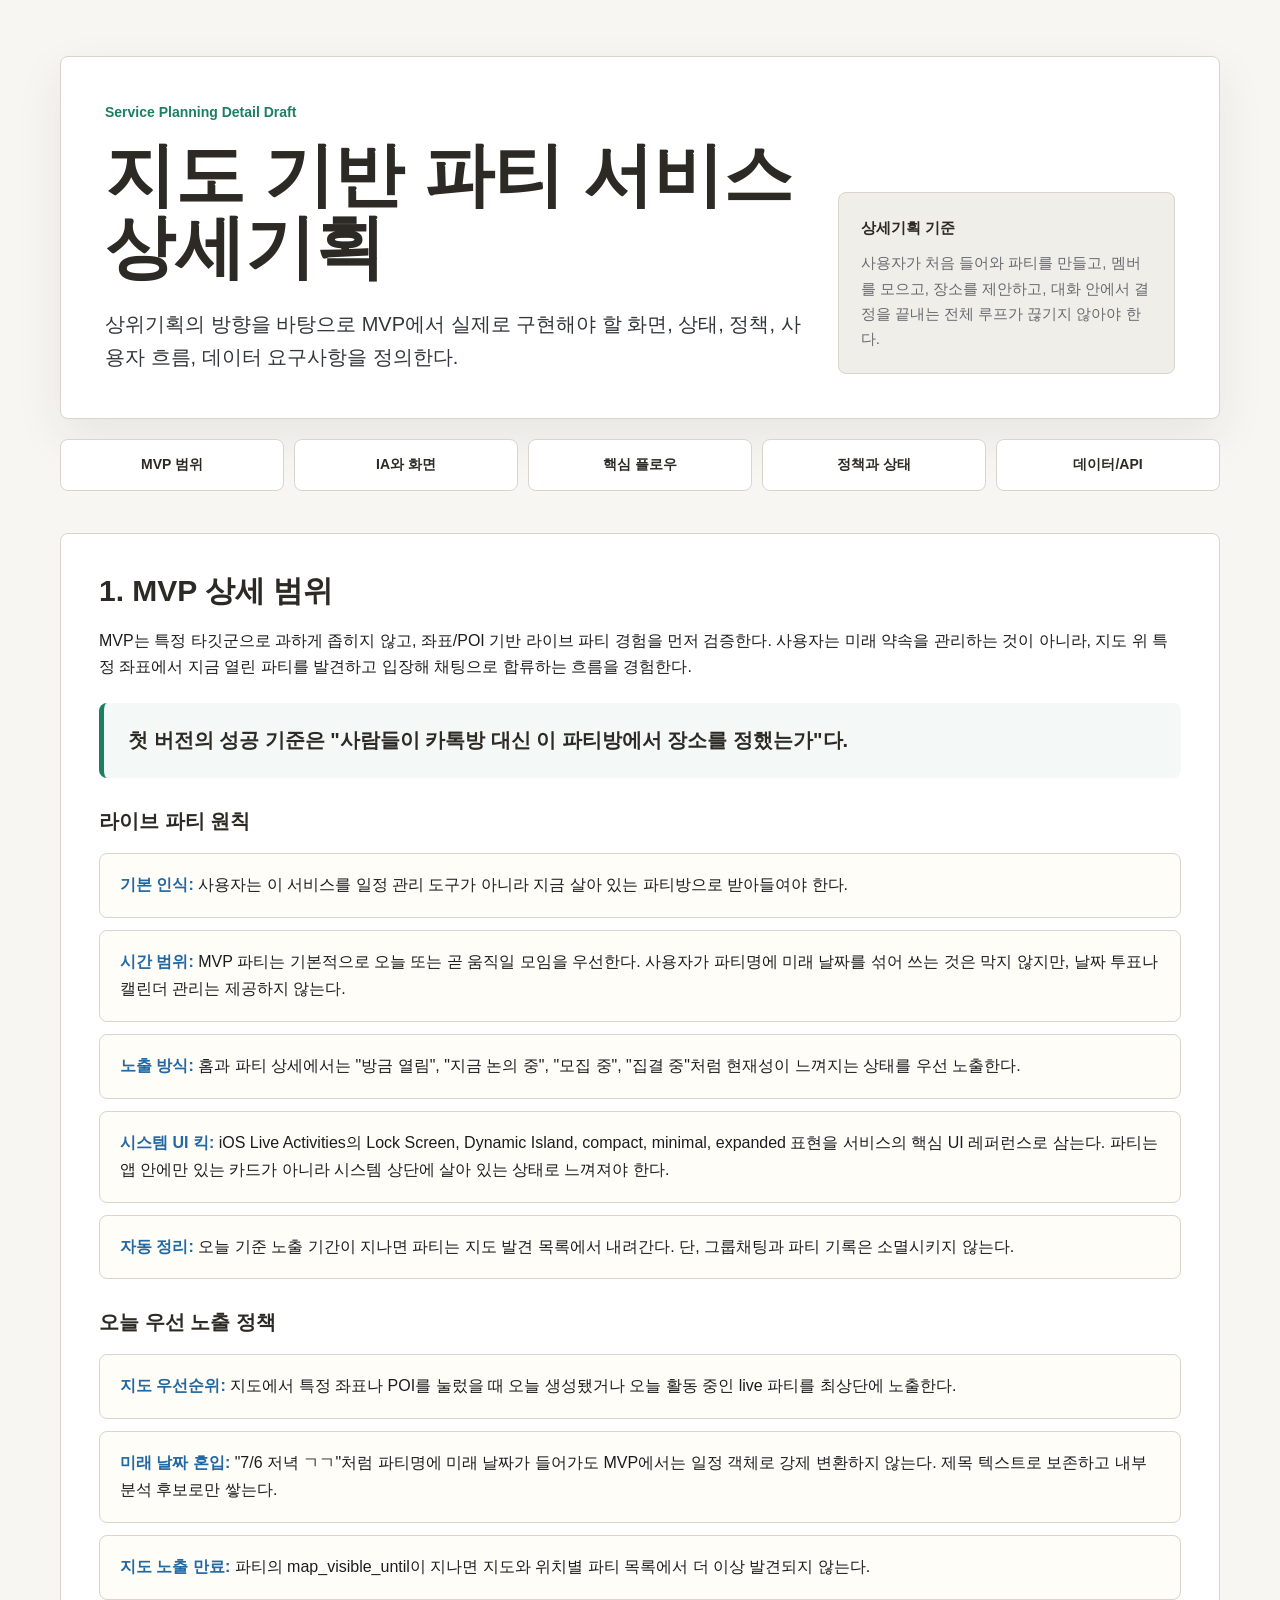
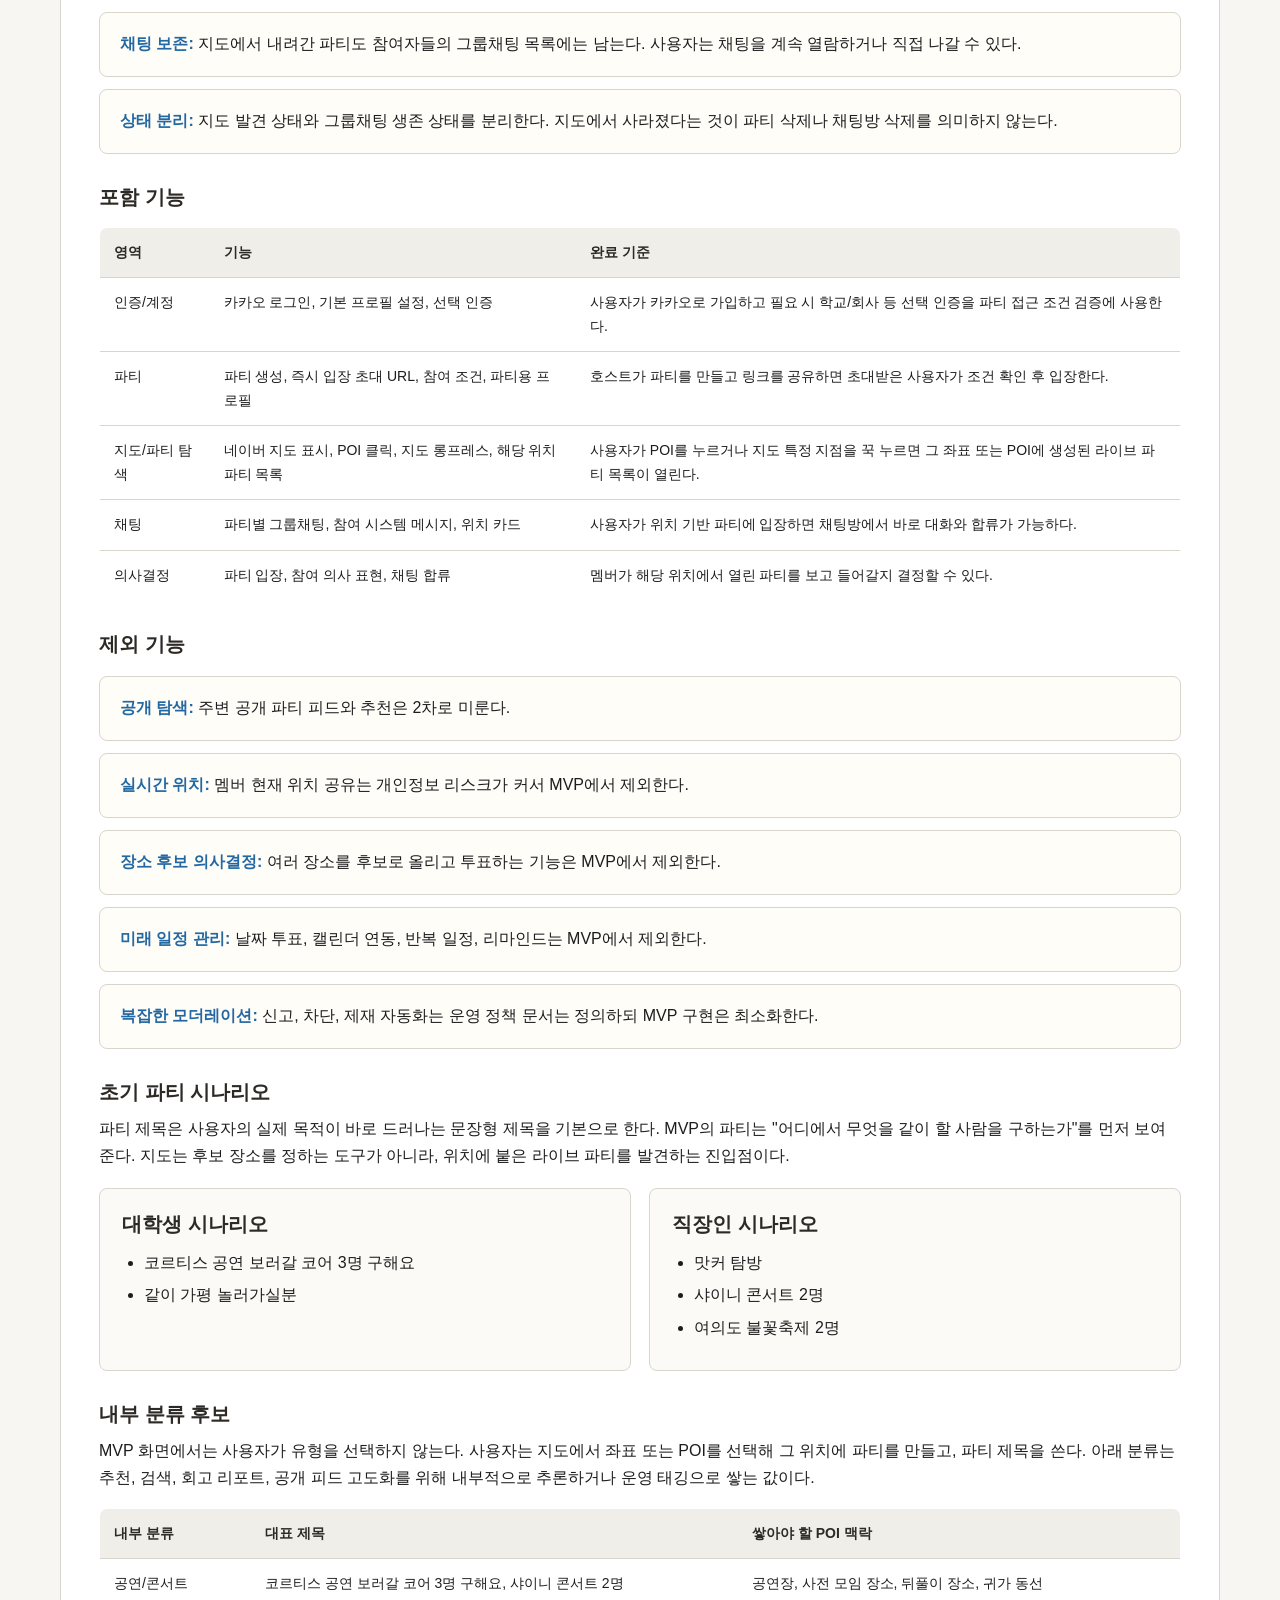
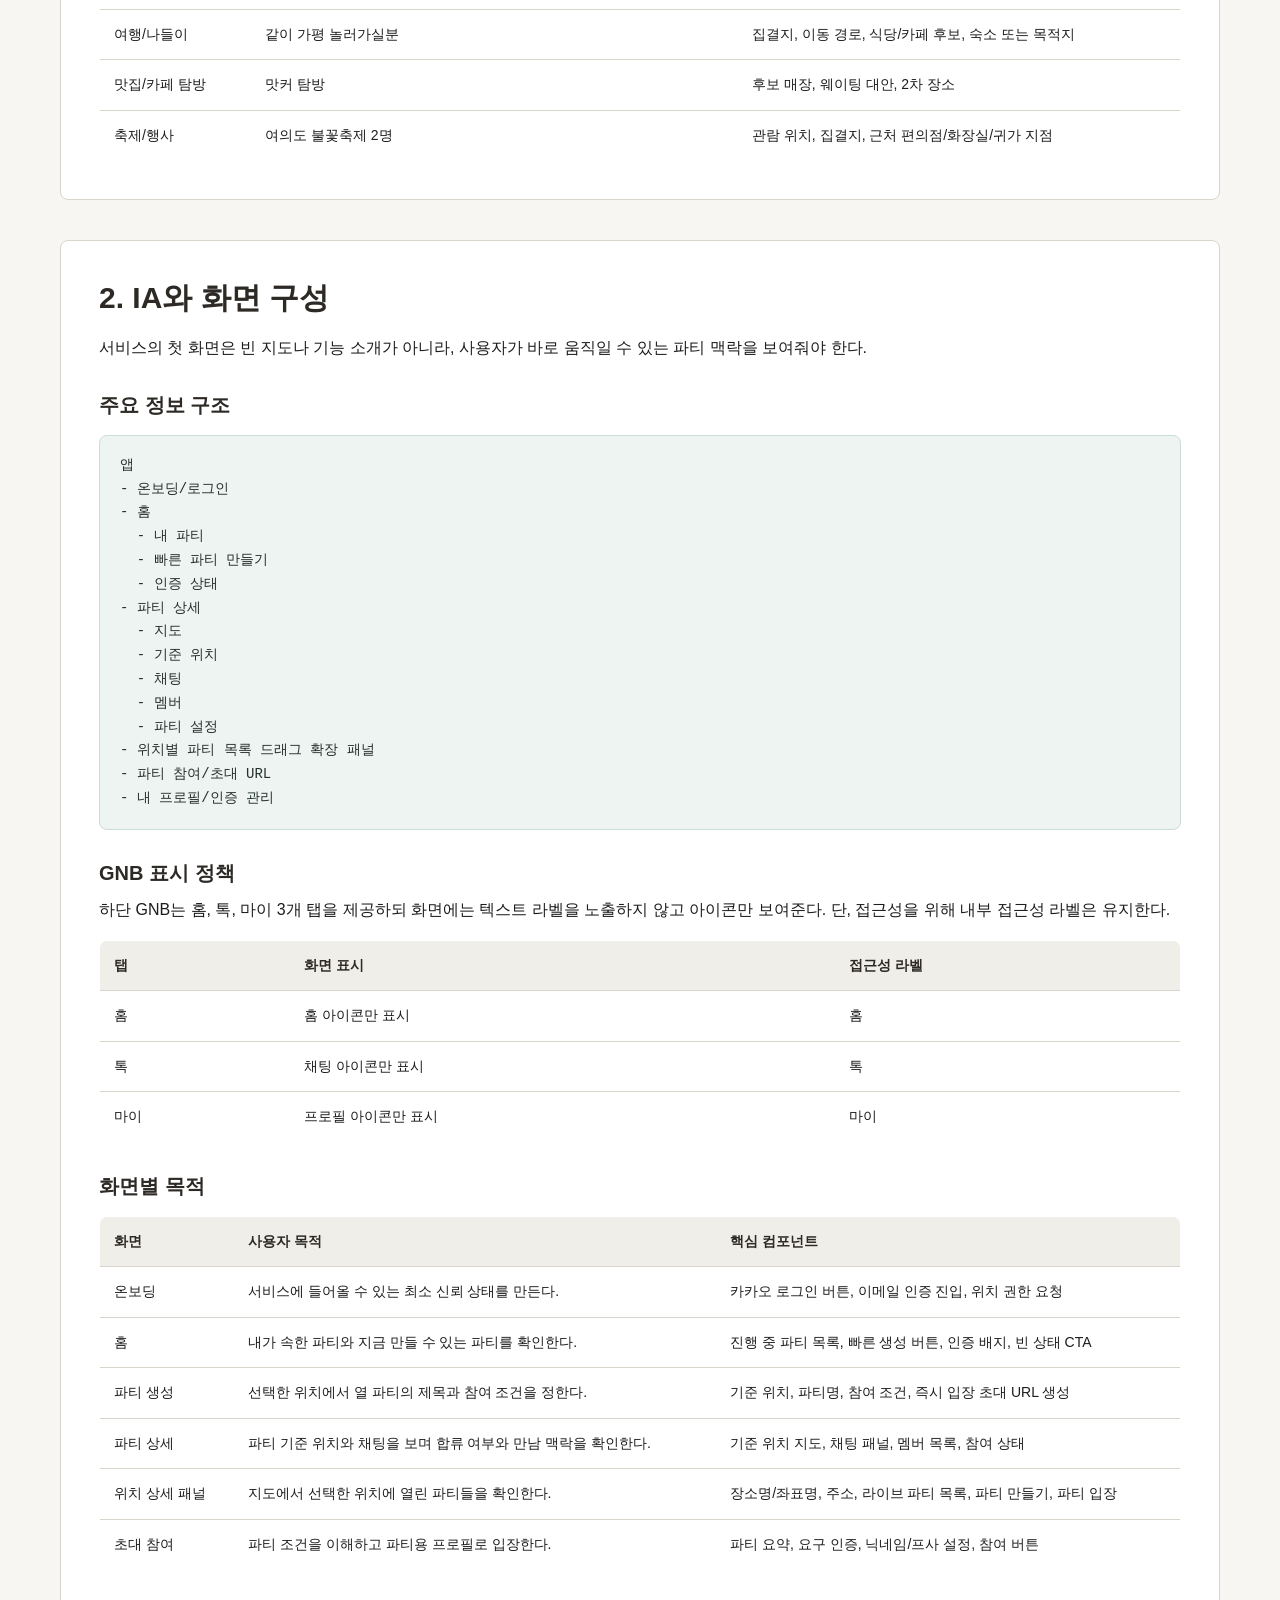
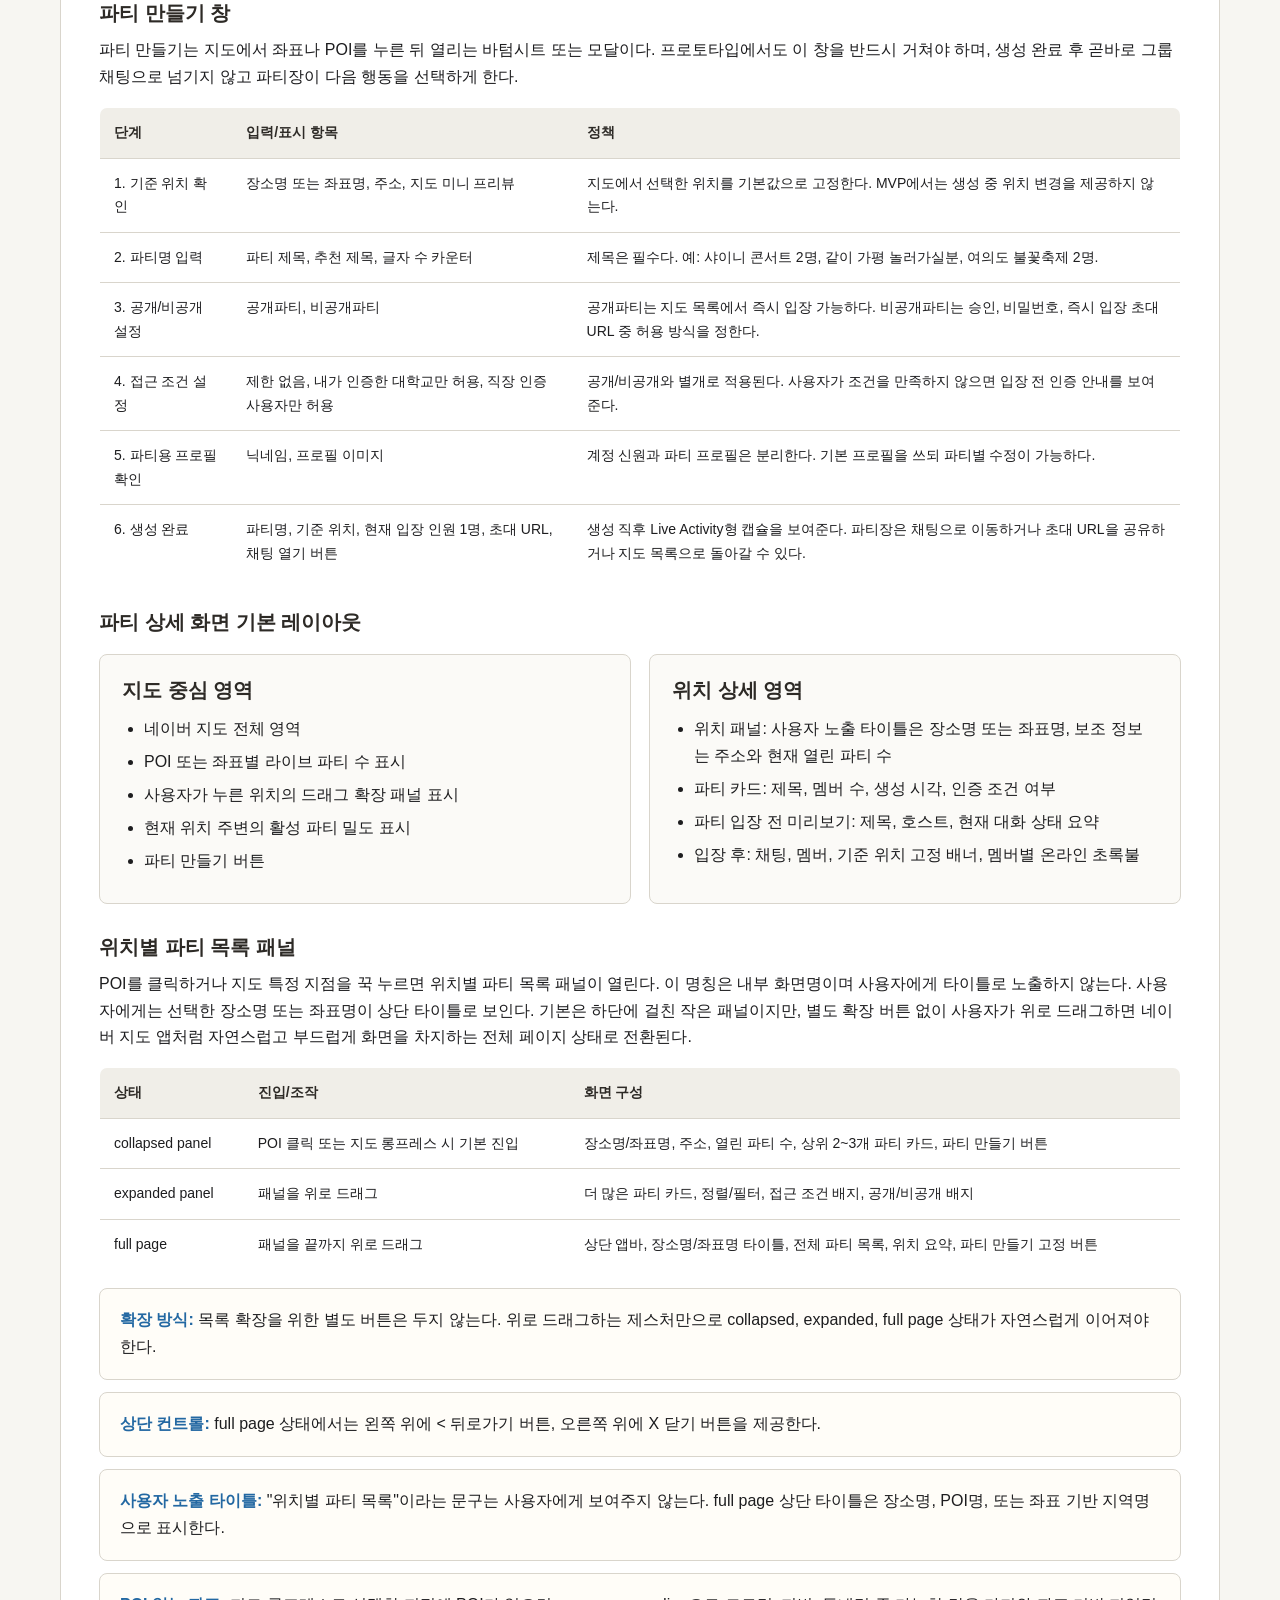
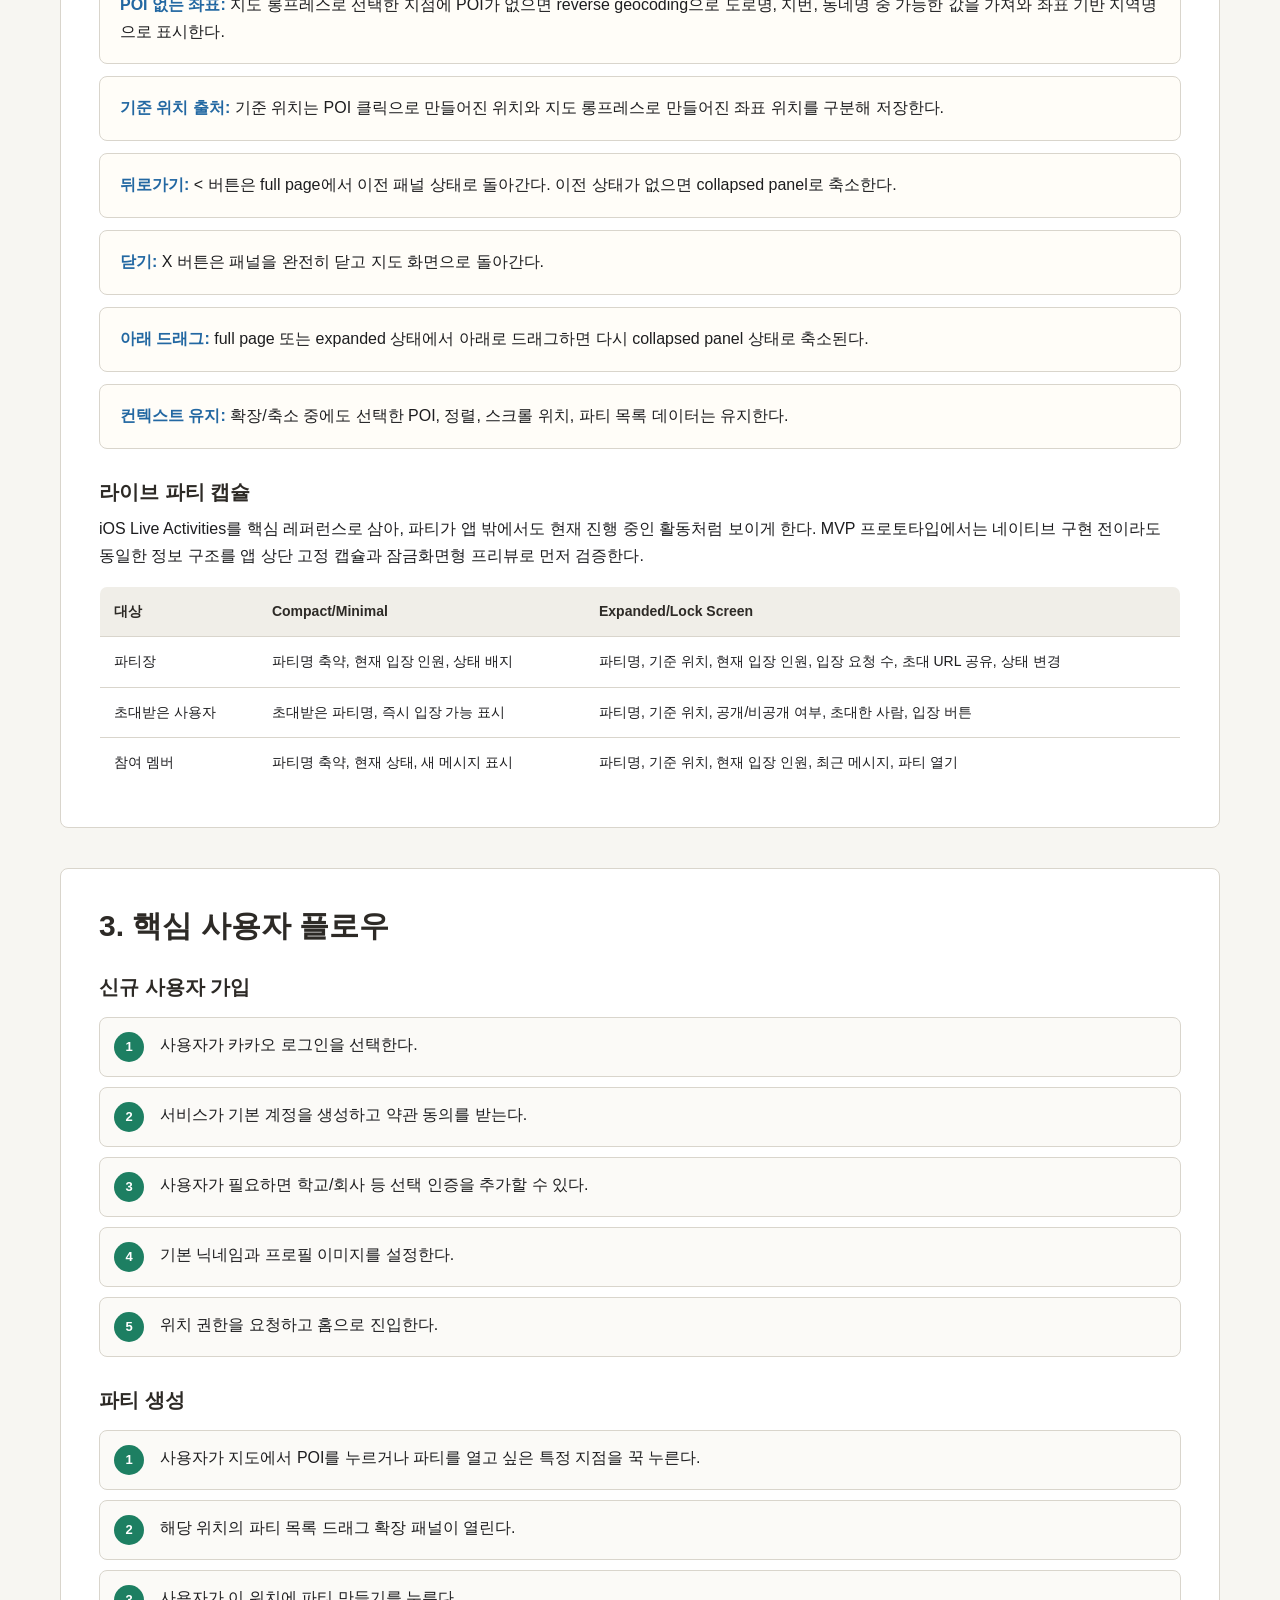
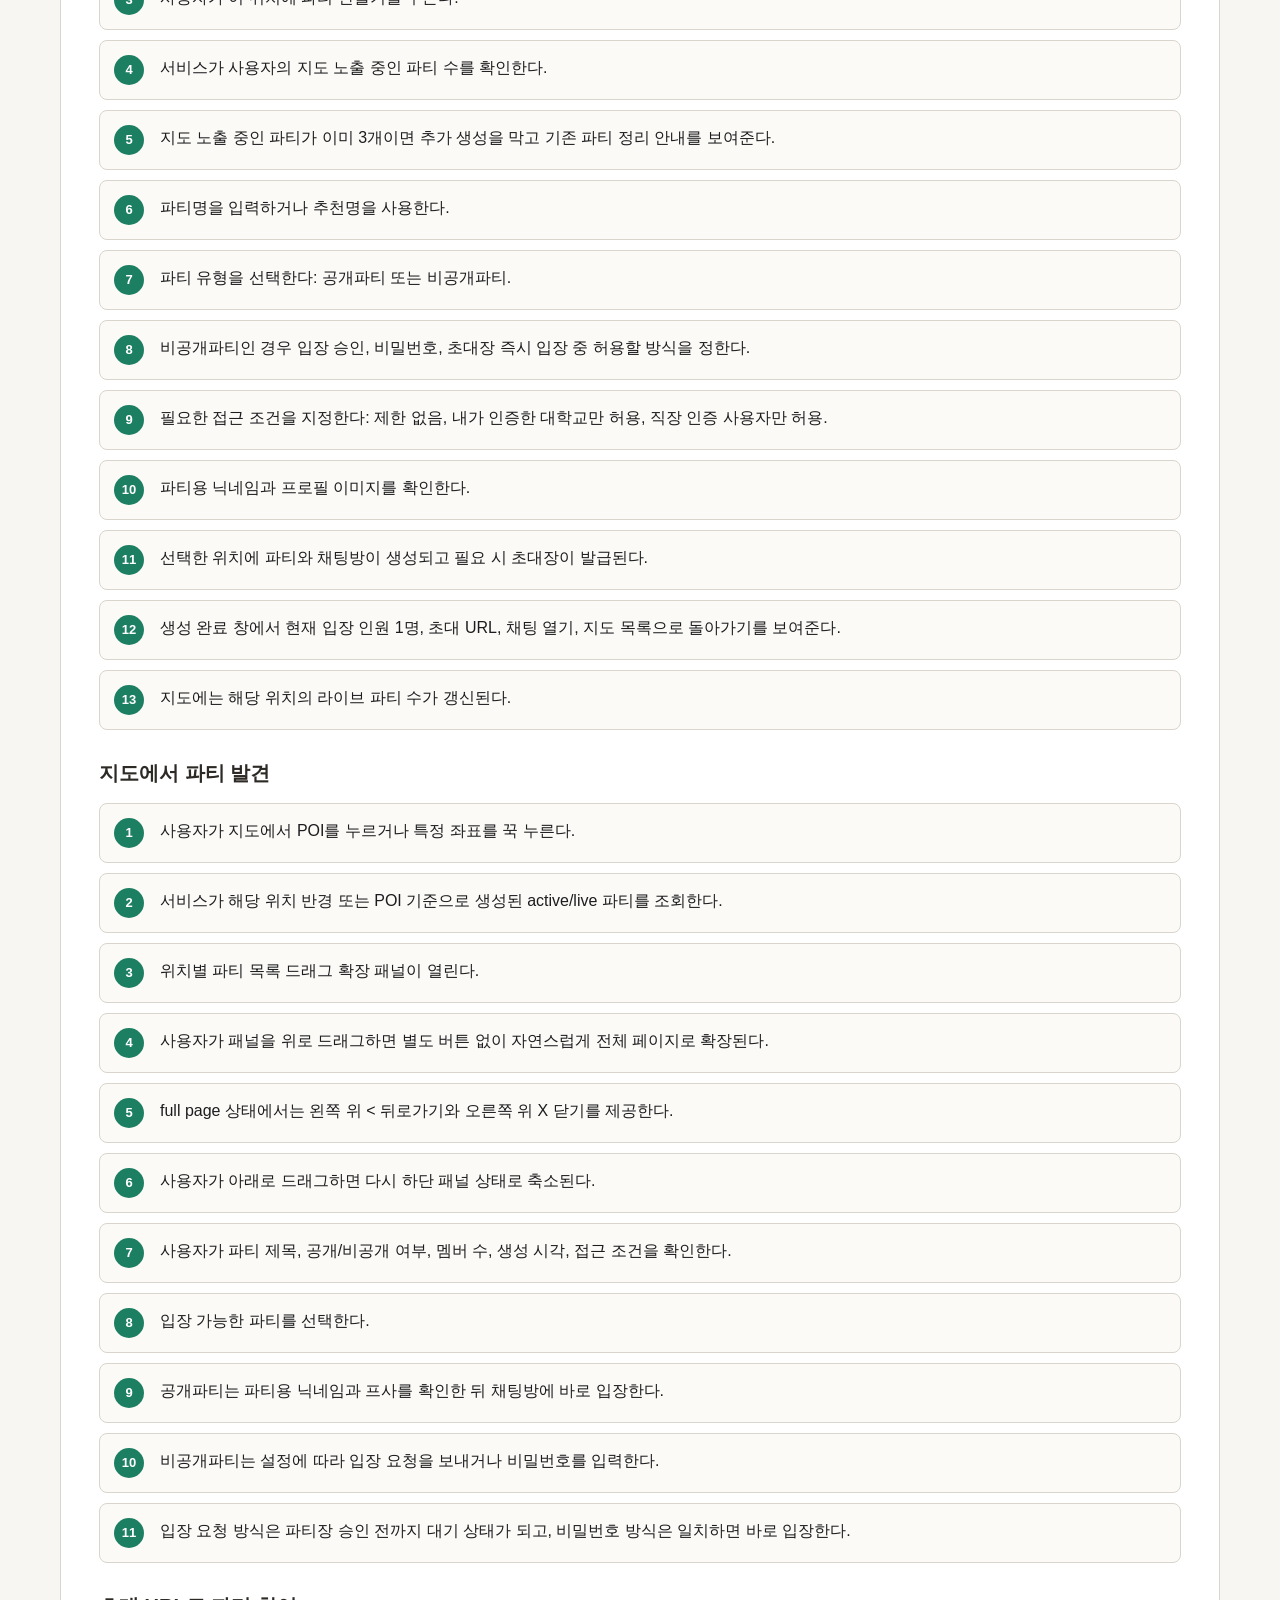
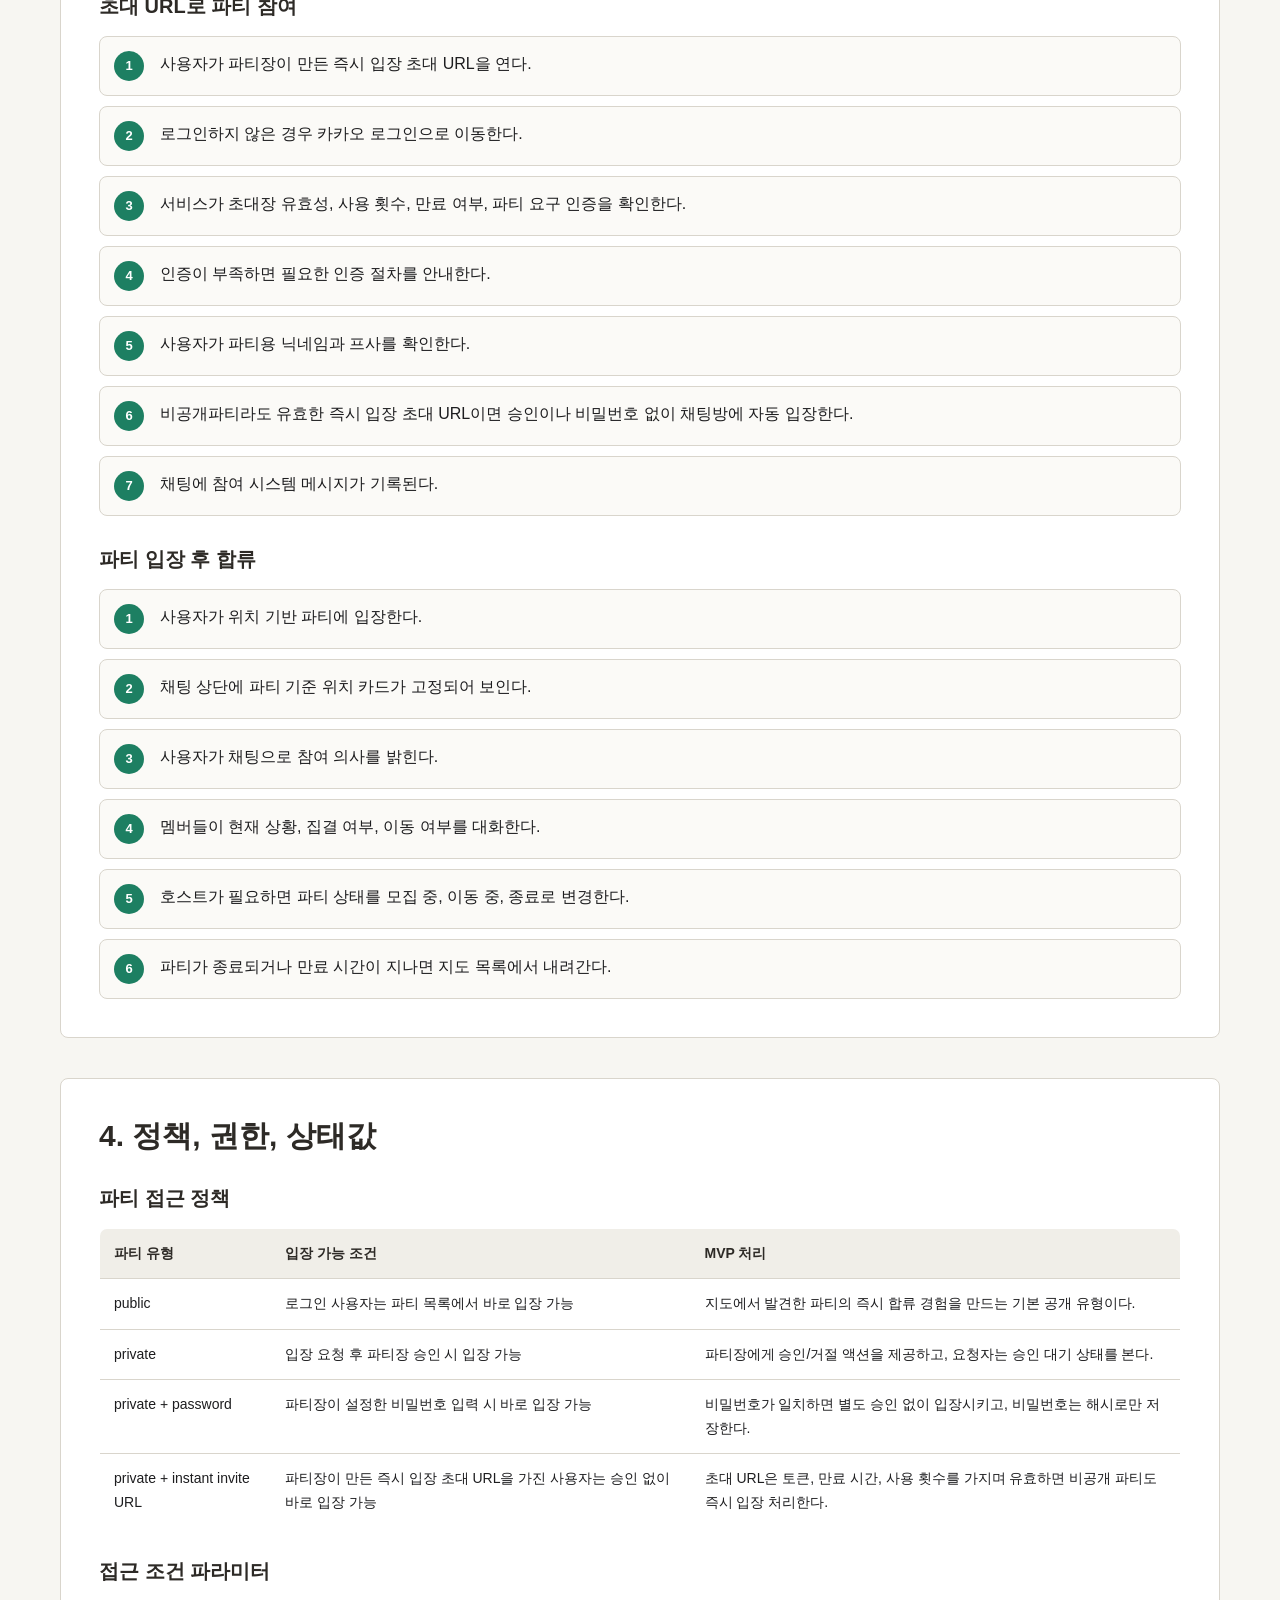
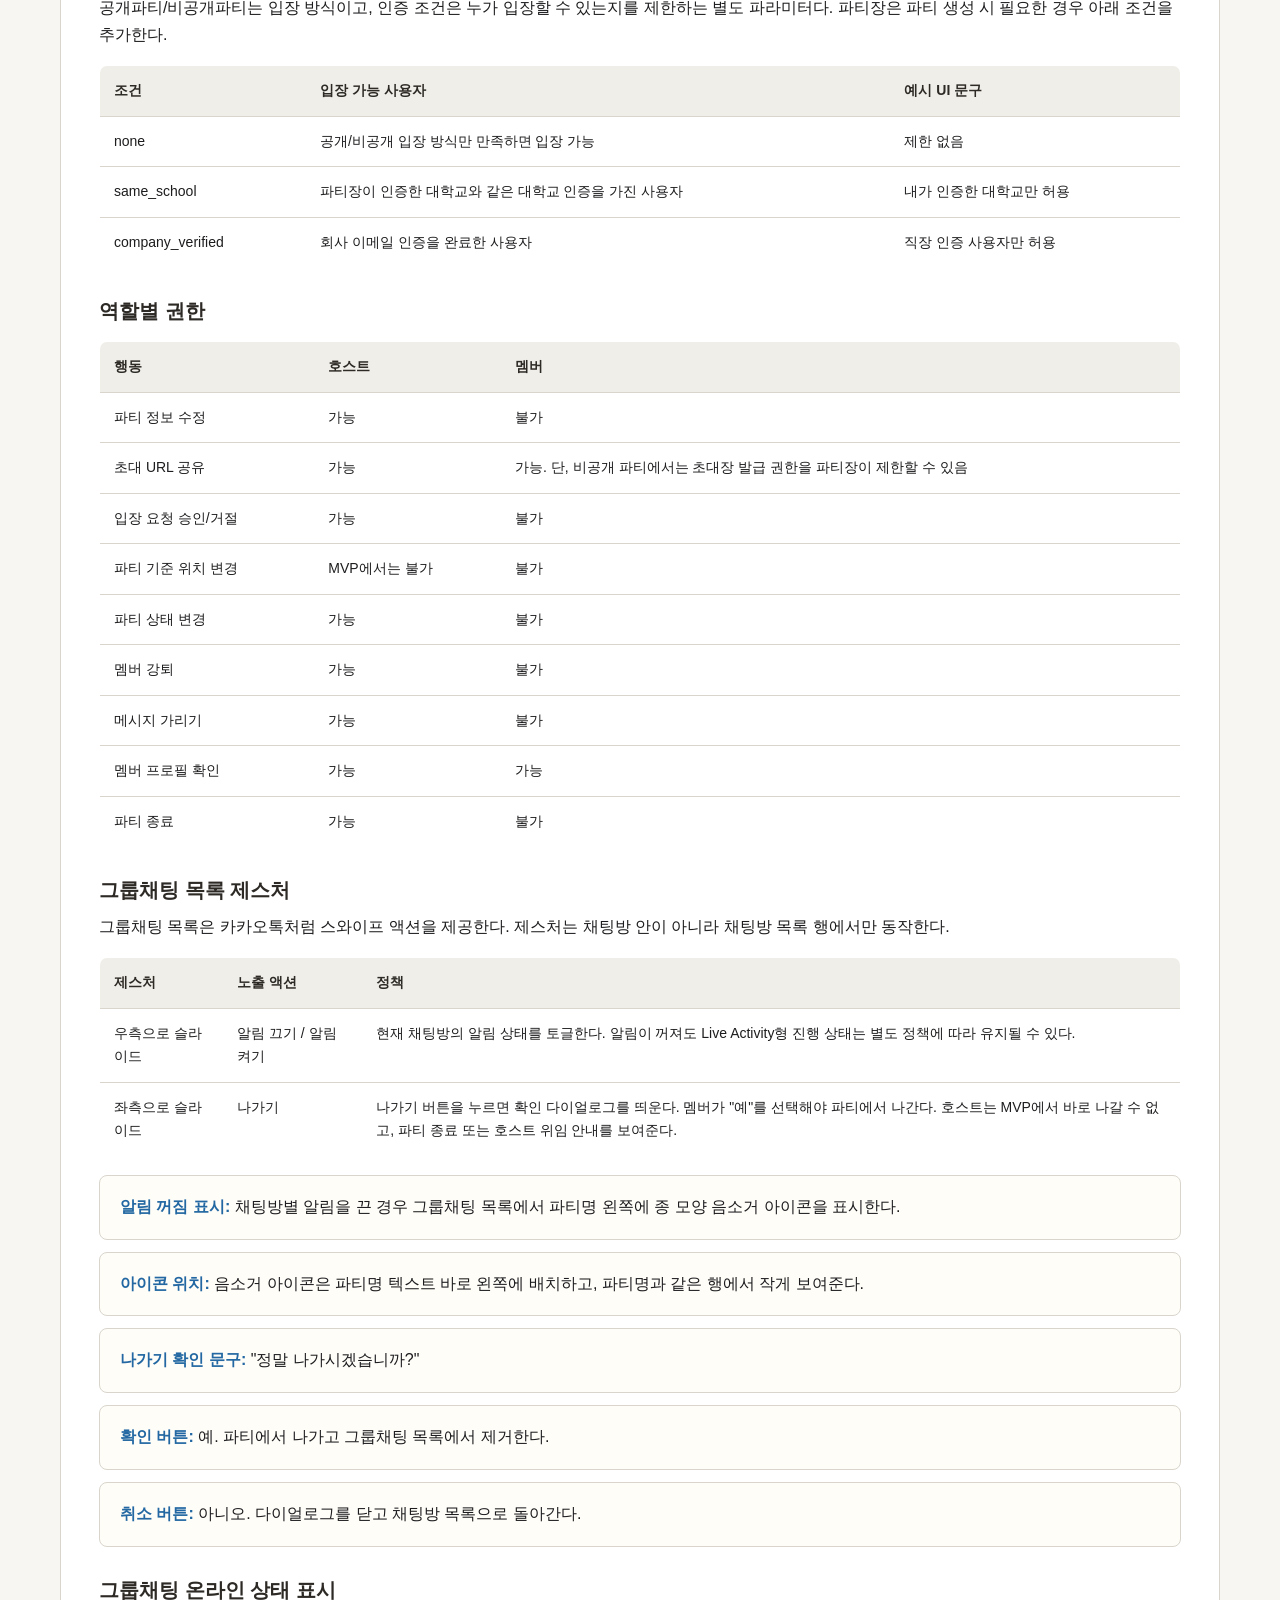
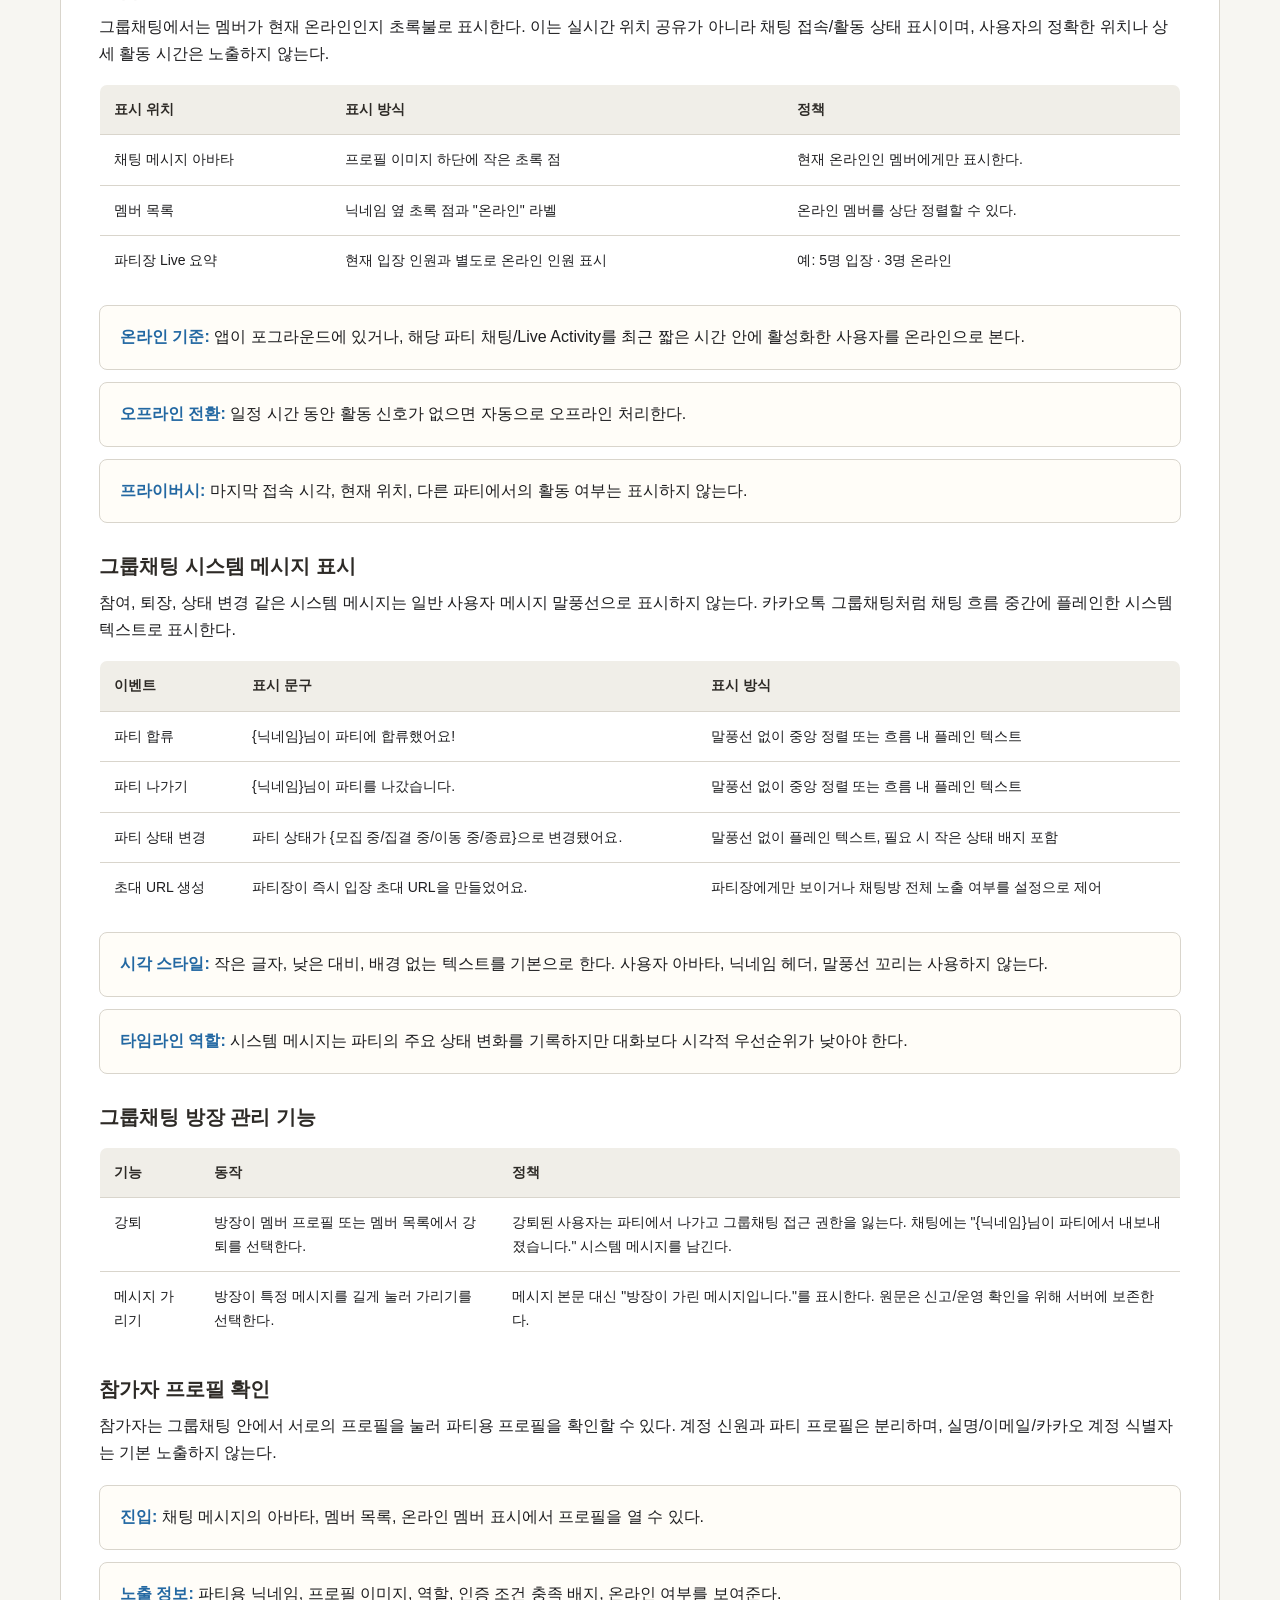
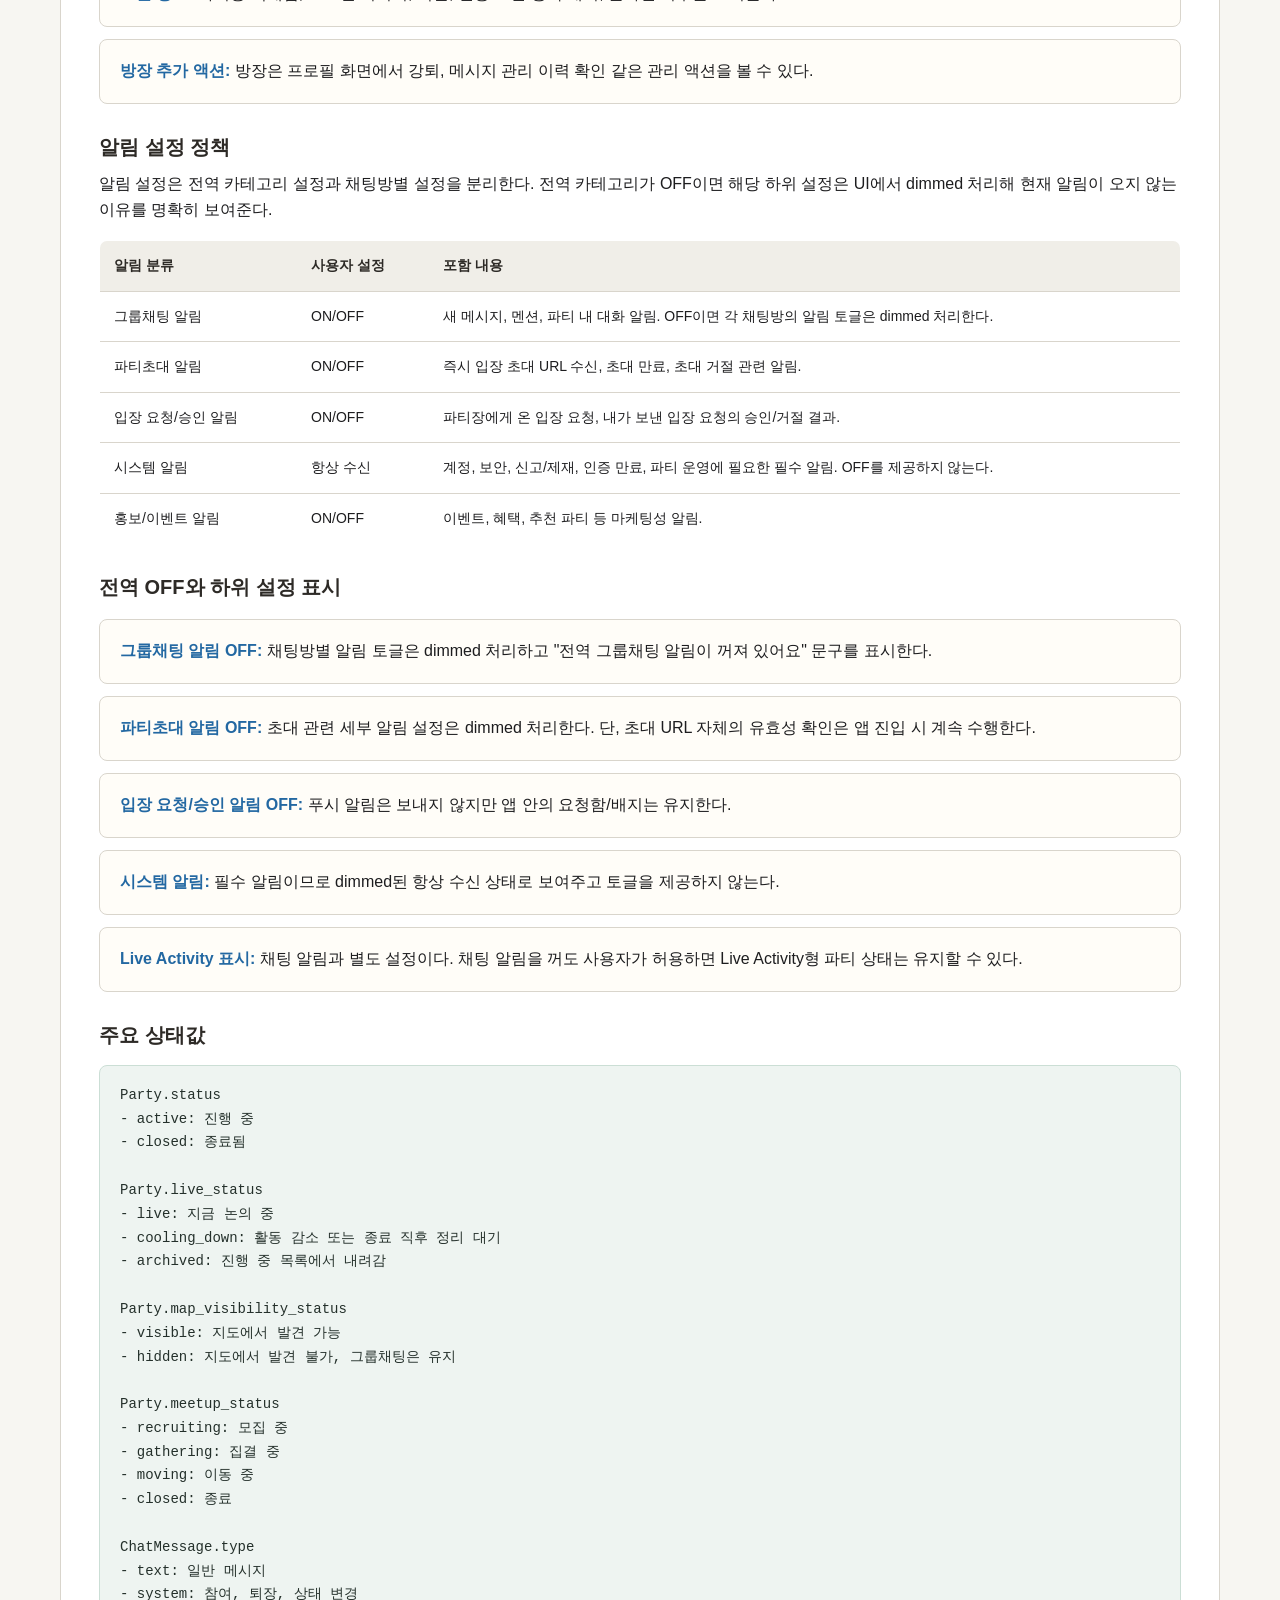
==== 상세기획.html @ 57e48c8f "Reflect updated party location flow" ====
<!doctype html>
<html lang="ko">
<head>
  <meta charset="utf-8">
  <meta name="viewport" content="width=device-width, initial-scale=1">
  <title>지도 기반 파티 서비스 상세기획</title>
  <style>
    :root {
      --bg: #f7f6f2;
      --surface: #ffffff;
      --surface-soft: #f0eee8;
      --text: #1d1d1f;
      --muted: #686b70;
      --line: #d9d5cc;
      --green: #1d7f62;
      --blue: #2368a2;
      --red: #a84736;
      --ink: #2d2a26;
      --shadow: 0 18px 48px rgba(45, 42, 38, 0.08);
    }

    * {
      box-sizing: border-box;
    }

    body {
      margin: 0;
      background: var(--bg);
      color: var(--text);
      font-family: -apple-system, BlinkMacSystemFont, "Segoe UI", "Apple SD Gothic Neo",
        "Noto Sans KR", "Malgun Gothic", sans-serif;
      line-height: 1.68;
      letter-spacing: 0;
    }

    .page {
      width: min(1160px, calc(100% - 40px));
      margin: 0 auto;
      padding: 56px 0 80px;
    }

    header {
      display: grid;
      grid-template-columns: minmax(0, 1.35fr) minmax(280px, 0.65fr);
      gap: 32px;
      align-items: end;
      padding: 44px;
      background: var(--surface);
      border: 1px solid var(--line);
      border-radius: 8px;
      box-shadow: var(--shadow);
    }

    .eyebrow {
      margin: 0 0 14px;
      color: var(--green);
      font-size: 14px;
      font-weight: 800;
    }

    h1 {
      margin: 0;
      color: var(--ink);
      font-size: clamp(34px, 6vw, 70px);
      line-height: 1.04;
      letter-spacing: 0;
    }

    .lead {
      margin: 24px 0 0;
      color: #33363a;
      font-size: 20px;
      line-height: 1.65;
      max-width: 780px;
    }

    .hero-note {
      padding: 22px;
      background: var(--surface-soft);
      border: 1px solid var(--line);
      border-radius: 8px;
    }

    .hero-note strong {
      display: block;
      margin-bottom: 10px;
      color: var(--ink);
      font-size: 15px;
    }

    .hero-note p {
      margin: 0;
      color: var(--muted);
      font-size: 15px;
    }

    nav {
      display: grid;
      grid-template-columns: repeat(5, minmax(0, 1fr));
      gap: 10px;
      margin: 20px 0 42px;
    }

    nav a {
      min-height: 52px;
      display: flex;
      align-items: center;
      justify-content: center;
      padding: 10px 12px;
      color: var(--ink);
      text-decoration: none;
      background: var(--surface);
      border: 1px solid var(--line);
      border-radius: 8px;
      font-size: 14px;
      font-weight: 750;
      text-align: center;
    }

    section {
      margin-top: 40px;
      padding: 38px;
      background: var(--surface);
      border: 1px solid var(--line);
      border-radius: 8px;
    }

    h2 {
      margin: 0 0 18px;
      color: var(--ink);
      font-size: 30px;
      line-height: 1.25;
      letter-spacing: 0;
    }

    h3 {
      margin: 30px 0 10px;
      color: var(--ink);
      font-size: 20px;
      line-height: 1.35;
      letter-spacing: 0;
    }

    p {
      margin: 0 0 14px;
    }

    ul,
    ol {
      margin: 12px 0 0;
      padding-left: 22px;
    }

    li {
      margin: 6px 0;
    }

    table {
      width: 100%;
      margin-top: 16px;
      border-collapse: collapse;
      overflow: hidden;
      border: 1px solid var(--line);
      border-radius: 8px;
      font-size: 14px;
    }

    th,
    td {
      padding: 13px 14px;
      border-bottom: 1px solid var(--line);
      text-align: left;
      vertical-align: top;
    }

    th {
      color: var(--ink);
      background: var(--surface-soft);
      font-weight: 800;
      white-space: nowrap;
    }

    tr:last-child td {
      border-bottom: 0;
    }

    .quote {
      margin: 22px 0 0;
      padding: 22px 24px;
      color: var(--ink);
      background: #f4f8f6;
      border-left: 5px solid var(--green);
      border-radius: 8px;
      font-size: 20px;
      font-weight: 760;
      line-height: 1.55;
    }

    .grid {
      display: grid;
      grid-template-columns: repeat(2, minmax(0, 1fr));
      gap: 18px;
      margin-top: 18px;
    }

    .grid.three {
      grid-template-columns: repeat(3, minmax(0, 1fr));
    }

    .card {
      padding: 22px;
      background: #fbfaf7;
      border: 1px solid var(--line);
      border-radius: 8px;
    }

    .card h3 {
      margin-top: 0;
    }

    .tag-row {
      display: flex;
      flex-wrap: wrap;
      gap: 8px;
      margin-top: 14px;
    }

    .tag {
      display: inline-flex;
      align-items: center;
      min-height: 30px;
      padding: 4px 10px;
      color: var(--ink);
      background: var(--surface-soft);
      border: 1px solid var(--line);
      border-radius: 999px;
      font-size: 13px;
      font-weight: 700;
      white-space: nowrap;
    }

    .model {
      margin-top: 16px;
      padding: 18px 20px;
      overflow-x: auto;
      color: #24302b;
      background: #eef4f1;
      border: 1px solid #cbded5;
      border-radius: 8px;
      font-family: ui-monospace, SFMono-Regular, Menlo, Consolas, "Liberation Mono", monospace;
      font-size: 14px;
      line-height: 1.7;
      white-space: pre;
    }

    .flow {
      counter-reset: flow;
      display: grid;
      gap: 10px;
      margin-top: 16px;
      padding: 0;
      list-style: none;
    }

    .flow li {
      counter-increment: flow;
      display: grid;
      grid-template-columns: 34px 1fr;
      gap: 12px;
      align-items: start;
      margin: 0;
      padding: 14px;
      background: #fbfaf7;
      border: 1px solid var(--line);
      border-radius: 8px;
    }

    .flow li::before {
      content: counter(flow);
      display: inline-flex;
      align-items: center;
      justify-content: center;
      width: 30px;
      height: 30px;
      color: #fff;
      background: var(--green);
      border-radius: 50%;
      font-size: 13px;
      font-weight: 800;
    }

    .principles {
      display: grid;
      gap: 12px;
      margin-top: 18px;
    }

    .principle {
      padding: 18px 20px;
      background: #fffdf8;
      border: 1px solid var(--line);
      border-radius: 8px;
    }

    .principle strong {
      color: var(--blue);
    }

    .warning {
      border-left: 5px solid var(--red);
      background: #fff7f4;
    }

    footer {
      margin-top: 34px;
      color: var(--muted);
      font-size: 13px;
      text-align: center;
    }

    @media (max-width: 900px) {
      .page {
        width: min(100% - 24px, 1160px);
        padding-top: 24px;
      }

      header,
      .grid,
      .grid.three {
        grid-template-columns: 1fr;
      }

      header,
      section {
        padding: 24px;
      }

      nav {
        grid-template-columns: repeat(2, minmax(0, 1fr));
      }

      h2 {
        font-size: 25px;
      }
    }
  </style>
</head>
<body>
  <main class="page">
    <header>
      <div>
        <p class="eyebrow">Service Planning Detail Draft</p>
        <h1>지도 기반 파티 서비스 상세기획</h1>
        <p class="lead">
          상위기획의 방향을 바탕으로 MVP에서 실제로 구현해야 할 화면, 상태, 정책,
          사용자 흐름, 데이터 요구사항을 정의한다.
        </p>
      </div>
      <aside class="hero-note">
        <strong>상세기획 기준</strong>
        <p>
          사용자가 처음 들어와 파티를 만들고, 멤버를 모으고, 장소를 제안하고,
          대화 안에서 결정을 끝내는 전체 루프가 끊기지 않아야 한다.
        </p>
      </aside>
    </header>

    <nav aria-label="문서 목차">
      <a href="#scope">MVP 범위</a>
      <a href="#ia">IA와 화면</a>
      <a href="#flows">핵심 플로우</a>
      <a href="#policy">정책과 상태</a>
      <a href="#data">데이터/API</a>
    </nav>

    <section id="scope">
      <h2>1. MVP 상세 범위</h2>
      <p>
        MVP는 특정 타깃군으로 과하게 좁히지 않고, 좌표/POI 기반 라이브 파티 경험을 먼저 검증한다.
        사용자는 미래 약속을 관리하는 것이 아니라, 지도 위 특정 좌표에서 지금 열린 파티를
        발견하고 입장해 채팅으로 합류하는 흐름을 경험한다.
      </p>

      <div class="quote">
        첫 버전의 성공 기준은 "사람들이 카톡방 대신 이 파티방에서 장소를 정했는가"다.
      </div>

      <h3>라이브 파티 원칙</h3>
      <div class="principles">
        <div class="principle"><strong>기본 인식:</strong> 사용자는 이 서비스를 일정 관리 도구가 아니라 지금 살아 있는 파티방으로 받아들여야 한다.</div>
        <div class="principle"><strong>시간 범위:</strong> MVP 파티는 기본적으로 오늘 또는 곧 움직일 모임을 우선한다. 사용자가 파티명에 미래 날짜를 섞어 쓰는 것은 막지 않지만, 날짜 투표나 캘린더 관리는 제공하지 않는다.</div>
        <div class="principle"><strong>노출 방식:</strong> 홈과 파티 상세에서는 "방금 열림", "지금 논의 중", "모집 중", "집결 중"처럼 현재성이 느껴지는 상태를 우선 노출한다.</div>
        <div class="principle"><strong>시스템 UI 킥:</strong> iOS Live Activities의 Lock Screen, Dynamic Island, compact, minimal, expanded 표현을 서비스의 핵심 UI 레퍼런스로 삼는다. 파티는 앱 안에만 있는 카드가 아니라 시스템 상단에 살아 있는 상태로 느껴져야 한다.</div>
        <div class="principle"><strong>자동 정리:</strong> 오늘 기준 노출 기간이 지나면 파티는 지도 발견 목록에서 내려간다. 단, 그룹채팅과 파티 기록은 소멸시키지 않는다.</div>
      </div>

      <h3>오늘 우선 노출 정책</h3>
      <div class="principles">
        <div class="principle"><strong>지도 우선순위:</strong> 지도에서 특정 좌표나 POI를 눌렀을 때 오늘 생성됐거나 오늘 활동 중인 live 파티를 최상단에 노출한다.</div>
        <div class="principle"><strong>미래 날짜 혼입:</strong> "7/6 저녁 ㄱㄱ"처럼 파티명에 미래 날짜가 들어가도 MVP에서는 일정 객체로 강제 변환하지 않는다. 제목 텍스트로 보존하고 내부 분석 후보로만 쌓는다.</div>
        <div class="principle"><strong>지도 노출 만료:</strong> 파티의 map_visible_until이 지나면 지도와 위치별 파티 목록에서 더 이상 발견되지 않는다.</div>
        <div class="principle"><strong>채팅 보존:</strong> 지도에서 내려간 파티도 참여자들의 그룹채팅 목록에는 남는다. 사용자는 채팅을 계속 열람하거나 직접 나갈 수 있다.</div>
        <div class="principle"><strong>상태 분리:</strong> 지도 발견 상태와 그룹채팅 생존 상태를 분리한다. 지도에서 사라졌다는 것이 파티 삭제나 채팅방 삭제를 의미하지 않는다.</div>
      </div>

      <h3>포함 기능</h3>
      <table>
        <thead>
          <tr>
            <th>영역</th>
            <th>기능</th>
            <th>완료 기준</th>
          </tr>
        </thead>
        <tbody>
          <tr>
            <td>인증/계정</td>
            <td>카카오 로그인, 기본 프로필 설정, 선택 인증</td>
            <td>사용자가 카카오로 가입하고 필요 시 학교/회사 등 선택 인증을 파티 접근 조건 검증에 사용한다.</td>
          </tr>
          <tr>
            <td>파티</td>
            <td>파티 생성, 즉시 입장 초대 URL, 참여 조건, 파티용 프로필</td>
            <td>호스트가 파티를 만들고 링크를 공유하면 초대받은 사용자가 조건 확인 후 입장한다.</td>
          </tr>
          <tr>
            <td>지도/파티 탐색</td>
            <td>네이버 지도 표시, POI 클릭, 지도 롱프레스, 해당 위치 파티 목록</td>
            <td>사용자가 POI를 누르거나 지도 특정 지점을 꾹 누르면 그 좌표 또는 POI에 생성된 라이브 파티 목록이 열린다.</td>
          </tr>
          <tr>
            <td>채팅</td>
            <td>파티별 그룹채팅, 참여 시스템 메시지, 위치 카드</td>
            <td>사용자가 위치 기반 파티에 입장하면 채팅방에서 바로 대화와 합류가 가능하다.</td>
          </tr>
          <tr>
            <td>의사결정</td>
            <td>파티 입장, 참여 의사 표현, 채팅 합류</td>
            <td>멤버가 해당 위치에서 열린 파티를 보고 들어갈지 결정할 수 있다.</td>
          </tr>
        </tbody>
      </table>

      <h3>제외 기능</h3>
      <div class="principles">
        <div class="principle"><strong>공개 탐색:</strong> 주변 공개 파티 피드와 추천은 2차로 미룬다.</div>
        <div class="principle"><strong>실시간 위치:</strong> 멤버 현재 위치 공유는 개인정보 리스크가 커서 MVP에서 제외한다.</div>
        <div class="principle"><strong>장소 후보 의사결정:</strong> 여러 장소를 후보로 올리고 투표하는 기능은 MVP에서 제외한다.</div>
        <div class="principle"><strong>미래 일정 관리:</strong> 날짜 투표, 캘린더 연동, 반복 일정, 리마인드는 MVP에서 제외한다.</div>
        <div class="principle"><strong>복잡한 모더레이션:</strong> 신고, 차단, 제재 자동화는 운영 정책 문서는 정의하되 MVP 구현은 최소화한다.</div>
      </div>

      <h3>초기 파티 시나리오</h3>
      <p>
        파티 제목은 사용자의 실제 목적이 바로 드러나는 문장형 제목을 기본으로 한다.
        MVP의 파티는 "어디에서 무엇을 같이 할 사람을 구하는가"를 먼저 보여준다.
        지도는 후보 장소를 정하는 도구가 아니라, 위치에 붙은 라이브 파티를 발견하는
        진입점이다.
      </p>
      <div class="grid">
        <div class="card">
          <h3>대학생 시나리오</h3>
          <ul>
            <li>코르티스 공연 보러갈 코어 3명 구해요</li>
            <li>같이 가평 놀러가실분</li>
          </ul>
        </div>
        <div class="card">
          <h3>직장인 시나리오</h3>
          <ul>
            <li>맛커 탐방</li>
            <li>샤이니 콘서트 2명</li>
            <li>여의도 불꽃축제 2명</li>
          </ul>
        </div>
      </div>

      <h3>내부 분류 후보</h3>
      <p>
        MVP 화면에서는 사용자가 유형을 선택하지 않는다. 사용자는 지도에서 좌표 또는 POI를
        선택해 그 위치에 파티를 만들고, 파티 제목을 쓴다. 아래 분류는 추천, 검색, 회고 리포트, 공개 피드
        고도화를 위해 내부적으로 추론하거나 운영 태깅으로 쌓는 값이다.
      </p>
      <table>
        <thead>
          <tr>
            <th>내부 분류</th>
            <th>대표 제목</th>
            <th>쌓아야 할 POI 맥락</th>
          </tr>
        </thead>
        <tbody>
          <tr>
            <td>공연/콘서트</td>
            <td>코르티스 공연 보러갈 코어 3명 구해요, 샤이니 콘서트 2명</td>
            <td>공연장, 사전 모임 장소, 뒤풀이 장소, 귀가 동선</td>
          </tr>
          <tr>
            <td>여행/나들이</td>
            <td>같이 가평 놀러가실분</td>
            <td>집결지, 이동 경로, 식당/카페 후보, 숙소 또는 목적지</td>
          </tr>
          <tr>
            <td>맛집/카페 탐방</td>
            <td>맛커 탐방</td>
            <td>후보 매장, 웨이팅 대안, 2차 장소</td>
          </tr>
          <tr>
            <td>축제/행사</td>
            <td>여의도 불꽃축제 2명</td>
            <td>관람 위치, 집결지, 근처 편의점/화장실/귀가 지점</td>
          </tr>
        </tbody>
      </table>
    </section>

    <section id="ia">
      <h2>2. IA와 화면 구성</h2>
      <p>
        서비스의 첫 화면은 빈 지도나 기능 소개가 아니라, 사용자가 바로 움직일 수 있는
        파티 맥락을 보여줘야 한다.
      </p>

      <h3>주요 정보 구조</h3>
      <div class="model">앱
- 온보딩/로그인
- 홈
  - 내 파티
  - 빠른 파티 만들기
  - 인증 상태
- 파티 상세
  - 지도
  - 기준 위치
  - 채팅
  - 멤버
  - 파티 설정
- 위치별 파티 목록 드래그 확장 패널
- 파티 참여/초대 URL
- 내 프로필/인증 관리</div>

      <h3>GNB 표시 정책</h3>
      <p>
        하단 GNB는 홈, 톡, 마이 3개 탭을 제공하되 화면에는 텍스트 라벨을 노출하지 않고
        아이콘만 보여준다. 단, 접근성을 위해 내부 접근성 라벨은 유지한다.
      </p>
      <table>
        <thead>
          <tr>
            <th>탭</th>
            <th>화면 표시</th>
            <th>접근성 라벨</th>
          </tr>
        </thead>
        <tbody>
          <tr>
            <td>홈</td>
            <td>홈 아이콘만 표시</td>
            <td>홈</td>
          </tr>
          <tr>
            <td>톡</td>
            <td>채팅 아이콘만 표시</td>
            <td>톡</td>
          </tr>
          <tr>
            <td>마이</td>
            <td>프로필 아이콘만 표시</td>
            <td>마이</td>
          </tr>
        </tbody>
      </table>

      <h3>화면별 목적</h3>
      <table>
        <thead>
          <tr>
            <th>화면</th>
            <th>사용자 목적</th>
            <th>핵심 컴포넌트</th>
          </tr>
        </thead>
        <tbody>
          <tr>
            <td>온보딩</td>
            <td>서비스에 들어올 수 있는 최소 신뢰 상태를 만든다.</td>
            <td>카카오 로그인 버튼, 이메일 인증 진입, 위치 권한 요청</td>
          </tr>
          <tr>
            <td>홈</td>
            <td>내가 속한 파티와 지금 만들 수 있는 파티를 확인한다.</td>
            <td>진행 중 파티 목록, 빠른 생성 버튼, 인증 배지, 빈 상태 CTA</td>
          </tr>
          <tr>
            <td>파티 생성</td>
            <td>선택한 위치에서 열 파티의 제목과 참여 조건을 정한다.</td>
            <td>기준 위치, 파티명, 참여 조건, 즉시 입장 초대 URL 생성</td>
          </tr>
          <tr>
            <td>파티 상세</td>
            <td>파티 기준 위치와 채팅을 보며 합류 여부와 만남 맥락을 확인한다.</td>
            <td>기준 위치 지도, 채팅 패널, 멤버 목록, 참여 상태</td>
          </tr>
          <tr>
            <td>위치 상세 패널</td>
            <td>지도에서 선택한 위치에 열린 파티들을 확인한다.</td>
            <td>장소명/좌표명, 주소, 라이브 파티 목록, 파티 만들기, 파티 입장</td>
          </tr>
          <tr>
            <td>초대 참여</td>
            <td>파티 조건을 이해하고 파티용 프로필로 입장한다.</td>
            <td>파티 요약, 요구 인증, 닉네임/프사 설정, 참여 버튼</td>
          </tr>
        </tbody>
      </table>

      <h3>파티 만들기 창</h3>
      <p>
        파티 만들기는 지도에서 좌표나 POI를 누른 뒤 열리는 바텀시트 또는 모달이다.
        프로토타입에서도 이 창을 반드시 거쳐야 하며, 생성 완료 후 곧바로 그룹채팅으로
        넘기지 않고 파티장이 다음 행동을 선택하게 한다.
      </p>
      <table>
        <thead>
          <tr>
            <th>단계</th>
            <th>입력/표시 항목</th>
            <th>정책</th>
          </tr>
        </thead>
        <tbody>
          <tr>
            <td>1. 기준 위치 확인</td>
            <td>장소명 또는 좌표명, 주소, 지도 미니 프리뷰</td>
            <td>지도에서 선택한 위치를 기본값으로 고정한다. MVP에서는 생성 중 위치 변경을 제공하지 않는다.</td>
          </tr>
          <tr>
            <td>2. 파티명 입력</td>
            <td>파티 제목, 추천 제목, 글자 수 카운터</td>
            <td>제목은 필수다. 예: 샤이니 콘서트 2명, 같이 가평 놀러가실분, 여의도 불꽃축제 2명.</td>
          </tr>
          <tr>
            <td>3. 공개/비공개 설정</td>
            <td>공개파티, 비공개파티</td>
            <td>공개파티는 지도 목록에서 즉시 입장 가능하다. 비공개파티는 승인, 비밀번호, 즉시 입장 초대 URL 중 허용 방식을 정한다.</td>
          </tr>
          <tr>
            <td>4. 접근 조건 설정</td>
            <td>제한 없음, 내가 인증한 대학교만 허용, 직장 인증 사용자만 허용</td>
            <td>공개/비공개와 별개로 적용된다. 사용자가 조건을 만족하지 않으면 입장 전 인증 안내를 보여준다.</td>
          </tr>
          <tr>
            <td>5. 파티용 프로필 확인</td>
            <td>닉네임, 프로필 이미지</td>
            <td>계정 신원과 파티 프로필은 분리한다. 기본 프로필을 쓰되 파티별 수정이 가능하다.</td>
          </tr>
          <tr>
            <td>6. 생성 완료</td>
            <td>파티명, 기준 위치, 현재 입장 인원 1명, 초대 URL, 채팅 열기 버튼</td>
            <td>생성 직후 Live Activity형 캡슐을 보여준다. 파티장은 채팅으로 이동하거나 초대 URL을 공유하거나 지도 목록으로 돌아갈 수 있다.</td>
          </tr>
        </tbody>
      </table>

      <h3>파티 상세 화면 기본 레이아웃</h3>
      <div class="grid">
        <div class="card">
          <h3>지도 중심 영역</h3>
          <ul>
            <li>네이버 지도 전체 영역</li>
            <li>POI 또는 좌표별 라이브 파티 수 표시</li>
            <li>사용자가 누른 위치의 드래그 확장 패널 표시</li>
            <li>현재 위치 주변의 활성 파티 밀도 표시</li>
            <li>파티 만들기 버튼</li>
          </ul>
        </div>
        <div class="card">
          <h3>위치 상세 영역</h3>
          <ul>
            <li>위치 패널: 사용자 노출 타이틀은 장소명 또는 좌표명, 보조 정보는 주소와 현재 열린 파티 수</li>
            <li>파티 카드: 제목, 멤버 수, 생성 시각, 인증 조건 여부</li>
            <li>파티 입장 전 미리보기: 제목, 호스트, 현재 대화 상태 요약</li>
            <li>입장 후: 채팅, 멤버, 기준 위치 고정 배너, 멤버별 온라인 초록불</li>
          </ul>
        </div>
      </div>

      <h3>위치별 파티 목록 패널</h3>
      <p>
        POI를 클릭하거나 지도 특정 지점을 꾹 누르면 위치별 파티 목록 패널이 열린다. 이 명칭은 내부 화면명이며
        사용자에게 타이틀로 노출하지 않는다. 사용자에게는 선택한 장소명 또는 좌표명이
        상단 타이틀로 보인다. 기본은 하단에 걸친
        작은 패널이지만, 별도 확장 버튼 없이 사용자가 위로 드래그하면 네이버 지도 앱처럼
        자연스럽고 부드럽게 화면을 차지하는 전체 페이지 상태로 전환된다.
      </p>
      <table>
        <thead>
          <tr>
            <th>상태</th>
            <th>진입/조작</th>
            <th>화면 구성</th>
          </tr>
        </thead>
        <tbody>
          <tr>
            <td>collapsed panel</td>
            <td>POI 클릭 또는 지도 롱프레스 시 기본 진입</td>
            <td>장소명/좌표명, 주소, 열린 파티 수, 상위 2~3개 파티 카드, 파티 만들기 버튼</td>
          </tr>
          <tr>
            <td>expanded panel</td>
            <td>패널을 위로 드래그</td>
            <td>더 많은 파티 카드, 정렬/필터, 접근 조건 배지, 공개/비공개 배지</td>
          </tr>
          <tr>
            <td>full page</td>
            <td>패널을 끝까지 위로 드래그</td>
            <td>상단 앱바, 장소명/좌표명 타이틀, 전체 파티 목록, 위치 요약, 파티 만들기 고정 버튼</td>
          </tr>
        </tbody>
      </table>
      <div class="principles">
        <div class="principle"><strong>확장 방식:</strong> 목록 확장을 위한 별도 버튼은 두지 않는다. 위로 드래그하는 제스처만으로 collapsed, expanded, full page 상태가 자연스럽게 이어져야 한다.</div>
        <div class="principle"><strong>상단 컨트롤:</strong> full page 상태에서는 왼쪽 위에 &lt; 뒤로가기 버튼, 오른쪽 위에 X 닫기 버튼을 제공한다.</div>
        <div class="principle"><strong>사용자 노출 타이틀:</strong> "위치별 파티 목록"이라는 문구는 사용자에게 보여주지 않는다. full page 상단 타이틀은 장소명, POI명, 또는 좌표 기반 지역명으로 표시한다.</div>
        <div class="principle"><strong>POI 없는 좌표:</strong> 지도 롱프레스로 선택한 지점에 POI가 없으면 reverse geocoding으로 도로명, 지번, 동네명 중 가능한 값을 가져와 좌표 기반 지역명으로 표시한다.</div>
        <div class="principle"><strong>기준 위치 출처:</strong> 기준 위치는 POI 클릭으로 만들어진 위치와 지도 롱프레스로 만들어진 좌표 위치를 구분해 저장한다.</div>
        <div class="principle"><strong>뒤로가기:</strong> &lt; 버튼은 full page에서 이전 패널 상태로 돌아간다. 이전 상태가 없으면 collapsed panel로 축소한다.</div>
        <div class="principle"><strong>닫기:</strong> X 버튼은 패널을 완전히 닫고 지도 화면으로 돌아간다.</div>
        <div class="principle"><strong>아래 드래그:</strong> full page 또는 expanded 상태에서 아래로 드래그하면 다시 collapsed panel 상태로 축소된다.</div>
        <div class="principle"><strong>컨텍스트 유지:</strong> 확장/축소 중에도 선택한 POI, 정렬, 스크롤 위치, 파티 목록 데이터는 유지한다.</div>
      </div>

      <h3>라이브 파티 캡슐</h3>
      <p>
        iOS Live Activities를 핵심 레퍼런스로 삼아, 파티가 앱 밖에서도 현재 진행 중인
        활동처럼 보이게 한다. MVP 프로토타입에서는 네이티브 구현 전이라도 동일한 정보
        구조를 앱 상단 고정 캡슐과 잠금화면형 프리뷰로 먼저 검증한다.
      </p>
      <table>
        <thead>
          <tr>
            <th>대상</th>
            <th>Compact/Minimal</th>
            <th>Expanded/Lock Screen</th>
          </tr>
        </thead>
        <tbody>
          <tr>
            <td>파티장</td>
            <td>파티명 축약, 현재 입장 인원, 상태 배지</td>
            <td>파티명, 기준 위치, 현재 입장 인원, 입장 요청 수, 초대 URL 공유, 상태 변경</td>
          </tr>
          <tr>
            <td>초대받은 사용자</td>
            <td>초대받은 파티명, 즉시 입장 가능 표시</td>
            <td>파티명, 기준 위치, 공개/비공개 여부, 초대한 사람, 입장 버튼</td>
          </tr>
          <tr>
            <td>참여 멤버</td>
            <td>파티명 축약, 현재 상태, 새 메시지 표시</td>
            <td>파티명, 기준 위치, 현재 입장 인원, 최근 메시지, 파티 열기</td>
          </tr>
        </tbody>
      </table>
    </section>

    <section id="flows">
      <h2>3. 핵심 사용자 플로우</h2>

      <h3>신규 사용자 가입</h3>
      <ol class="flow">
        <li>사용자가 카카오 로그인을 선택한다.</li>
        <li>서비스가 기본 계정을 생성하고 약관 동의를 받는다.</li>
        <li>사용자가 필요하면 학교/회사 등 선택 인증을 추가할 수 있다.</li>
        <li>기본 닉네임과 프로필 이미지를 설정한다.</li>
        <li>위치 권한을 요청하고 홈으로 진입한다.</li>
      </ol>

      <h3>파티 생성</h3>
      <ol class="flow">
        <li>사용자가 지도에서 POI를 누르거나 파티를 열고 싶은 특정 지점을 꾹 누른다.</li>
        <li>해당 위치의 파티 목록 드래그 확장 패널이 열린다.</li>
        <li>사용자가 이 위치에 파티 만들기를 누른다.</li>
        <li>서비스가 사용자의 지도 노출 중인 파티 수를 확인한다.</li>
        <li>지도 노출 중인 파티가 이미 3개이면 추가 생성을 막고 기존 파티 정리 안내를 보여준다.</li>
        <li>파티명을 입력하거나 추천명을 사용한다.</li>
        <li>파티 유형을 선택한다: 공개파티 또는 비공개파티.</li>
        <li>비공개파티인 경우 입장 승인, 비밀번호, 초대장 즉시 입장 중 허용할 방식을 정한다.</li>
        <li>필요한 접근 조건을 지정한다: 제한 없음, 내가 인증한 대학교만 허용, 직장 인증 사용자만 허용.</li>
        <li>파티용 닉네임과 프로필 이미지를 확인한다.</li>
        <li>선택한 위치에 파티와 채팅방이 생성되고 필요 시 초대장이 발급된다.</li>
        <li>생성 완료 창에서 현재 입장 인원 1명, 초대 URL, 채팅 열기, 지도 목록으로 돌아가기를 보여준다.</li>
        <li>지도에는 해당 위치의 라이브 파티 수가 갱신된다.</li>
      </ol>

      <h3>지도에서 파티 발견</h3>
      <ol class="flow">
        <li>사용자가 지도에서 POI를 누르거나 특정 좌표를 꾹 누른다.</li>
        <li>서비스가 해당 위치 반경 또는 POI 기준으로 생성된 active/live 파티를 조회한다.</li>
        <li>위치별 파티 목록 드래그 확장 패널이 열린다.</li>
        <li>사용자가 패널을 위로 드래그하면 별도 버튼 없이 자연스럽게 전체 페이지로 확장된다.</li>
        <li>full page 상태에서는 왼쪽 위 &lt; 뒤로가기와 오른쪽 위 X 닫기를 제공한다.</li>
        <li>사용자가 아래로 드래그하면 다시 하단 패널 상태로 축소된다.</li>
        <li>사용자가 파티 제목, 공개/비공개 여부, 멤버 수, 생성 시각, 접근 조건을 확인한다.</li>
        <li>입장 가능한 파티를 선택한다.</li>
        <li>공개파티는 파티용 닉네임과 프사를 확인한 뒤 채팅방에 바로 입장한다.</li>
        <li>비공개파티는 설정에 따라 입장 요청을 보내거나 비밀번호를 입력한다.</li>
        <li>입장 요청 방식은 파티장 승인 전까지 대기 상태가 되고, 비밀번호 방식은 일치하면 바로 입장한다.</li>
      </ol>

      <h3>초대 URL로 파티 참여</h3>
      <ol class="flow">
        <li>사용자가 파티장이 만든 즉시 입장 초대 URL을 연다.</li>
        <li>로그인하지 않은 경우 카카오 로그인으로 이동한다.</li>
        <li>서비스가 초대장 유효성, 사용 횟수, 만료 여부, 파티 요구 인증을 확인한다.</li>
        <li>인증이 부족하면 필요한 인증 절차를 안내한다.</li>
        <li>사용자가 파티용 닉네임과 프사를 확인한다.</li>
        <li>비공개파티라도 유효한 즉시 입장 초대 URL이면 승인이나 비밀번호 없이 채팅방에 자동 입장한다.</li>
        <li>채팅에 참여 시스템 메시지가 기록된다.</li>
      </ol>

      <h3>파티 입장 후 합류</h3>
      <ol class="flow">
        <li>사용자가 위치 기반 파티에 입장한다.</li>
        <li>채팅 상단에 파티 기준 위치 카드가 고정되어 보인다.</li>
        <li>사용자가 채팅으로 참여 의사를 밝힌다.</li>
        <li>멤버들이 현재 상황, 집결 여부, 이동 여부를 대화한다.</li>
        <li>호스트가 필요하면 파티 상태를 모집 중, 이동 중, 종료로 변경한다.</li>
        <li>파티가 종료되거나 만료 시간이 지나면 지도 목록에서 내려간다.</li>
      </ol>
    </section>

    <section id="policy">
      <h2>4. 정책, 권한, 상태값</h2>

      <h3>파티 접근 정책</h3>
      <table>
        <thead>
          <tr>
            <th>파티 유형</th>
            <th>입장 가능 조건</th>
            <th>MVP 처리</th>
          </tr>
        </thead>
        <tbody>
          <tr>
            <td>public</td>
            <td>로그인 사용자는 파티 목록에서 바로 입장 가능</td>
            <td>지도에서 발견한 파티의 즉시 합류 경험을 만드는 기본 공개 유형이다.</td>
          </tr>
          <tr>
            <td>private</td>
            <td>입장 요청 후 파티장 승인 시 입장 가능</td>
            <td>파티장에게 승인/거절 액션을 제공하고, 요청자는 승인 대기 상태를 본다.</td>
          </tr>
          <tr>
            <td>private + password</td>
            <td>파티장이 설정한 비밀번호 입력 시 바로 입장 가능</td>
            <td>비밀번호가 일치하면 별도 승인 없이 입장시키고, 비밀번호는 해시로만 저장한다.</td>
          </tr>
          <tr>
            <td>private + instant invite URL</td>
            <td>파티장이 만든 즉시 입장 초대 URL을 가진 사용자는 승인 없이 바로 입장 가능</td>
            <td>초대 URL은 토큰, 만료 시간, 사용 횟수를 가지며 유효하면 비공개 파티도 즉시 입장 처리한다.</td>
          </tr>
        </tbody>
      </table>

      <h3>접근 조건 파라미터</h3>
      <p>
        공개파티/비공개파티는 입장 방식이고, 인증 조건은 누가 입장할 수 있는지를 제한하는
        별도 파라미터다. 파티장은 파티 생성 시 필요한 경우 아래 조건을 추가한다.
      </p>
      <table>
        <thead>
          <tr>
            <th>조건</th>
            <th>입장 가능 사용자</th>
            <th>예시 UI 문구</th>
          </tr>
        </thead>
        <tbody>
          <tr>
            <td>none</td>
            <td>공개/비공개 입장 방식만 만족하면 입장 가능</td>
            <td>제한 없음</td>
          </tr>
          <tr>
            <td>same_school</td>
            <td>파티장이 인증한 대학교와 같은 대학교 인증을 가진 사용자</td>
            <td>내가 인증한 대학교만 허용</td>
          </tr>
          <tr>
            <td>company_verified</td>
            <td>회사 이메일 인증을 완료한 사용자</td>
            <td>직장 인증 사용자만 허용</td>
          </tr>
        </tbody>
      </table>

      <h3>역할별 권한</h3>
      <table>
        <thead>
          <tr>
            <th>행동</th>
            <th>호스트</th>
            <th>멤버</th>
          </tr>
        </thead>
        <tbody>
          <tr>
            <td>파티 정보 수정</td>
            <td>가능</td>
            <td>불가</td>
          </tr>
          <tr>
            <td>초대 URL 공유</td>
            <td>가능</td>
            <td>가능. 단, 비공개 파티에서는 초대장 발급 권한을 파티장이 제한할 수 있음</td>
          </tr>
          <tr>
            <td>입장 요청 승인/거절</td>
            <td>가능</td>
            <td>불가</td>
          </tr>
          <tr>
            <td>파티 기준 위치 변경</td>
            <td>MVP에서는 불가</td>
            <td>불가</td>
          </tr>
          <tr>
            <td>파티 상태 변경</td>
            <td>가능</td>
            <td>불가</td>
          </tr>
          <tr>
            <td>멤버 강퇴</td>
            <td>가능</td>
            <td>불가</td>
          </tr>
          <tr>
            <td>메시지 가리기</td>
            <td>가능</td>
            <td>불가</td>
          </tr>
          <tr>
            <td>멤버 프로필 확인</td>
            <td>가능</td>
            <td>가능</td>
          </tr>
          <tr>
            <td>파티 종료</td>
            <td>가능</td>
            <td>불가</td>
          </tr>
        </tbody>
      </table>

      <h3>그룹채팅 목록 제스처</h3>
      <p>
        그룹채팅 목록은 카카오톡처럼 스와이프 액션을 제공한다. 제스처는 채팅방 안이 아니라
        채팅방 목록 행에서만 동작한다.
      </p>
      <table>
        <thead>
          <tr>
            <th>제스처</th>
            <th>노출 액션</th>
            <th>정책</th>
          </tr>
        </thead>
        <tbody>
          <tr>
            <td>우측으로 슬라이드</td>
            <td>알림 끄기 / 알림 켜기</td>
            <td>현재 채팅방의 알림 상태를 토글한다. 알림이 꺼져도 Live Activity형 진행 상태는 별도 정책에 따라 유지될 수 있다.</td>
          </tr>
          <tr>
            <td>좌측으로 슬라이드</td>
            <td>나가기</td>
            <td>나가기 버튼을 누르면 확인 다이얼로그를 띄운다. 멤버가 "예"를 선택해야 파티에서 나간다. 호스트는 MVP에서 바로 나갈 수 없고, 파티 종료 또는 호스트 위임 안내를 보여준다.</td>
          </tr>
        </tbody>
      </table>
      <div class="principles">
        <div class="principle"><strong>알림 꺼짐 표시:</strong> 채팅방별 알림을 끈 경우 그룹채팅 목록에서 파티명 왼쪽에 종 모양 음소거 아이콘을 표시한다.</div>
        <div class="principle"><strong>아이콘 위치:</strong> 음소거 아이콘은 파티명 텍스트 바로 왼쪽에 배치하고, 파티명과 같은 행에서 작게 보여준다.</div>
        <div class="principle"><strong>나가기 확인 문구:</strong> "정말 나가시겠습니까?"</div>
        <div class="principle"><strong>확인 버튼:</strong> 예. 파티에서 나가고 그룹채팅 목록에서 제거한다.</div>
        <div class="principle"><strong>취소 버튼:</strong> 아니오. 다이얼로그를 닫고 채팅방 목록으로 돌아간다.</div>
      </div>

      <h3>그룹채팅 온라인 상태 표시</h3>
      <p>
        그룹채팅에서는 멤버가 현재 온라인인지 초록불로 표시한다. 이는 실시간 위치 공유가
        아니라 채팅 접속/활동 상태 표시이며, 사용자의 정확한 위치나 상세 활동 시간은 노출하지 않는다.
      </p>
      <table>
        <thead>
          <tr>
            <th>표시 위치</th>
            <th>표시 방식</th>
            <th>정책</th>
          </tr>
        </thead>
        <tbody>
          <tr>
            <td>채팅 메시지 아바타</td>
            <td>프로필 이미지 하단에 작은 초록 점</td>
            <td>현재 온라인인 멤버에게만 표시한다.</td>
          </tr>
          <tr>
            <td>멤버 목록</td>
            <td>닉네임 옆 초록 점과 "온라인" 라벨</td>
            <td>온라인 멤버를 상단 정렬할 수 있다.</td>
          </tr>
          <tr>
            <td>파티장 Live 요약</td>
            <td>현재 입장 인원과 별도로 온라인 인원 표시</td>
            <td>예: 5명 입장 · 3명 온라인</td>
          </tr>
        </tbody>
      </table>
      <div class="principles">
        <div class="principle"><strong>온라인 기준:</strong> 앱이 포그라운드에 있거나, 해당 파티 채팅/Live Activity를 최근 짧은 시간 안에 활성화한 사용자를 온라인으로 본다.</div>
        <div class="principle"><strong>오프라인 전환:</strong> 일정 시간 동안 활동 신호가 없으면 자동으로 오프라인 처리한다.</div>
        <div class="principle"><strong>프라이버시:</strong> 마지막 접속 시각, 현재 위치, 다른 파티에서의 활동 여부는 표시하지 않는다.</div>
      </div>

      <h3>그룹채팅 시스템 메시지 표시</h3>
      <p>
        참여, 퇴장, 상태 변경 같은 시스템 메시지는 일반 사용자 메시지 말풍선으로 표시하지 않는다.
        카카오톡 그룹채팅처럼 채팅 흐름 중간에 플레인한 시스템 텍스트로 표시한다.
      </p>
      <table>
        <thead>
          <tr>
            <th>이벤트</th>
            <th>표시 문구</th>
            <th>표시 방식</th>
          </tr>
        </thead>
        <tbody>
          <tr>
            <td>파티 합류</td>
            <td>{닉네임}님이 파티에 합류했어요!</td>
            <td>말풍선 없이 중앙 정렬 또는 흐름 내 플레인 텍스트</td>
          </tr>
          <tr>
            <td>파티 나가기</td>
            <td>{닉네임}님이 파티를 나갔습니다.</td>
            <td>말풍선 없이 중앙 정렬 또는 흐름 내 플레인 텍스트</td>
          </tr>
          <tr>
            <td>파티 상태 변경</td>
            <td>파티 상태가 {모집 중/집결 중/이동 중/종료}으로 변경됐어요.</td>
            <td>말풍선 없이 플레인 텍스트, 필요 시 작은 상태 배지 포함</td>
          </tr>
          <tr>
            <td>초대 URL 생성</td>
            <td>파티장이 즉시 입장 초대 URL을 만들었어요.</td>
            <td>파티장에게만 보이거나 채팅방 전체 노출 여부를 설정으로 제어</td>
          </tr>
        </tbody>
      </table>
      <div class="principles">
        <div class="principle"><strong>시각 스타일:</strong> 작은 글자, 낮은 대비, 배경 없는 텍스트를 기본으로 한다. 사용자 아바타, 닉네임 헤더, 말풍선 꼬리는 사용하지 않는다.</div>
        <div class="principle"><strong>타임라인 역할:</strong> 시스템 메시지는 파티의 주요 상태 변화를 기록하지만 대화보다 시각적 우선순위가 낮아야 한다.</div>
      </div>

      <h3>그룹채팅 방장 관리 기능</h3>
      <table>
        <thead>
          <tr>
            <th>기능</th>
            <th>동작</th>
            <th>정책</th>
          </tr>
        </thead>
        <tbody>
          <tr>
            <td>강퇴</td>
            <td>방장이 멤버 프로필 또는 멤버 목록에서 강퇴를 선택한다.</td>
            <td>강퇴된 사용자는 파티에서 나가고 그룹채팅 접근 권한을 잃는다. 채팅에는 "{닉네임}님이 파티에서 내보내졌습니다." 시스템 메시지를 남긴다.</td>
          </tr>
          <tr>
            <td>메시지 가리기</td>
            <td>방장이 특정 메시지를 길게 눌러 가리기를 선택한다.</td>
            <td>메시지 본문 대신 "방장이 가린 메시지입니다."를 표시한다. 원문은 신고/운영 확인을 위해 서버에 보존한다.</td>
          </tr>
        </tbody>
      </table>

      <h3>참가자 프로필 확인</h3>
      <p>
        참가자는 그룹채팅 안에서 서로의 프로필을 눌러 파티용 프로필을 확인할 수 있다.
        계정 신원과 파티 프로필은 분리하며, 실명/이메일/카카오 계정 식별자는 기본 노출하지 않는다.
      </p>
      <div class="principles">
        <div class="principle"><strong>진입:</strong> 채팅 메시지의 아바타, 멤버 목록, 온라인 멤버 표시에서 프로필을 열 수 있다.</div>
        <div class="principle"><strong>노출 정보:</strong> 파티용 닉네임, 프로필 이미지, 역할, 인증 조건 충족 배지, 온라인 여부를 보여준다.</div>
        <div class="principle"><strong>방장 추가 액션:</strong> 방장은 프로필 화면에서 강퇴, 메시지 관리 이력 확인 같은 관리 액션을 볼 수 있다.</div>
      </div>

      <h3>알림 설정 정책</h3>
      <p>
        알림 설정은 전역 카테고리 설정과 채팅방별 설정을 분리한다. 전역 카테고리가 OFF이면
        해당 하위 설정은 UI에서 dimmed 처리해 현재 알림이 오지 않는 이유를 명확히 보여준다.
      </p>
      <table>
        <thead>
          <tr>
            <th>알림 분류</th>
            <th>사용자 설정</th>
            <th>포함 내용</th>
          </tr>
        </thead>
        <tbody>
          <tr>
            <td>그룹채팅 알림</td>
            <td>ON/OFF</td>
            <td>새 메시지, 멘션, 파티 내 대화 알림. OFF이면 각 채팅방의 알림 토글은 dimmed 처리한다.</td>
          </tr>
          <tr>
            <td>파티초대 알림</td>
            <td>ON/OFF</td>
            <td>즉시 입장 초대 URL 수신, 초대 만료, 초대 거절 관련 알림.</td>
          </tr>
          <tr>
            <td>입장 요청/승인 알림</td>
            <td>ON/OFF</td>
            <td>파티장에게 온 입장 요청, 내가 보낸 입장 요청의 승인/거절 결과.</td>
          </tr>
          <tr>
            <td>시스템 알림</td>
            <td>항상 수신</td>
            <td>계정, 보안, 신고/제재, 인증 만료, 파티 운영에 필요한 필수 알림. OFF를 제공하지 않는다.</td>
          </tr>
          <tr>
            <td>홍보/이벤트 알림</td>
            <td>ON/OFF</td>
            <td>이벤트, 혜택, 추천 파티 등 마케팅성 알림.</td>
          </tr>
        </tbody>
      </table>

      <h3>전역 OFF와 하위 설정 표시</h3>
      <div class="principles">
        <div class="principle"><strong>그룹채팅 알림 OFF:</strong> 채팅방별 알림 토글은 dimmed 처리하고 "전역 그룹채팅 알림이 꺼져 있어요" 문구를 표시한다.</div>
        <div class="principle"><strong>파티초대 알림 OFF:</strong> 초대 관련 세부 알림 설정은 dimmed 처리한다. 단, 초대 URL 자체의 유효성 확인은 앱 진입 시 계속 수행한다.</div>
        <div class="principle"><strong>입장 요청/승인 알림 OFF:</strong> 푸시 알림은 보내지 않지만 앱 안의 요청함/배지는 유지한다.</div>
        <div class="principle"><strong>시스템 알림:</strong> 필수 알림이므로 dimmed된 항상 수신 상태로 보여주고 토글을 제공하지 않는다.</div>
        <div class="principle"><strong>Live Activity 표시:</strong> 채팅 알림과 별도 설정이다. 채팅 알림을 꺼도 사용자가 허용하면 Live Activity형 파티 상태는 유지할 수 있다.</div>
      </div>

      <h3>주요 상태값</h3>
      <div class="model">Party.status
- active: 진행 중
- closed: 종료됨

Party.live_status
- live: 지금 논의 중
- cooling_down: 활동 감소 또는 종료 직후 정리 대기
- archived: 진행 중 목록에서 내려감

Party.map_visibility_status
- visible: 지도에서 발견 가능
- hidden: 지도에서 발견 불가, 그룹채팅은 유지

Party.meetup_status
- recruiting: 모집 중
- gathering: 집결 중
- moving: 이동 중
- closed: 종료

ChatMessage.type
- text: 일반 메시지
- system: 참여, 퇴장, 상태 변경
- location: 기준 위치 카드

ChatMessage.render_style
- bubble: 일반 사용자 말풍선
- plain_system: 말풍선 없는 시스템 텍스트
- pinned_card: 기준 위치 같은 고정 카드

PartyInviteBlock.status
- active: 해당 파티 초대 수신 차단
- cleared: 차단 해제

VerifiedIdentity.status
- pending: 인증 요청됨
- verified: 인증 완료
- expired: 만료
- revoked: 철회</div>

      <h3>예외 케이스</h3>
      <div class="principles">
        <div class="principle"><strong>같은 위치 다중 파티:</strong> 같은 POI 또는 가까운 좌표에 여러 파티가 있으면 하나의 위치별 파티 목록 패널 안에 최신 live 파티부터 정렬한다.</div>
        <div class="principle"><strong>좌표와 POI 차이:</strong> 네이버 POI가 있으면 POI 기준으로 묶고, POI가 없는 지도 클릭은 좌표 반경 기준으로 묶는다.</div>
        <div class="principle"><strong>파티 생성 한도:</strong> 한 사용자는 지도에 노출되는 파티를 최대 3개까지만 생성할 수 있다. 집계 기준은 host_user_id가 현재 사용자이고 map_visibility_status가 visible인 파티다.</div>
        <div class="principle"><strong>한도 제외:</strong> map_visible_until이 지나 지도에서 더 이상 발견되지 않는 파티, map_visibility_status가 hidden인 파티, 사용자가 참여만 한 파티는 생성 한도 집계에서 제외한다.</div>
        <div class="principle"><strong>한도 초과 안내:</strong> 이미 3개가 노출 중이면 "지도에 노출 중인 파티는 최대 3개까지 만들 수 있어요"를 보여주고, 내 파티 목록으로 이동해 종료/정리할 수 있게 한다.</div>
        <div class="principle"><strong>인증 미충족:</strong> 파티 요약은 보여주되 멤버 상세와 채팅은 입장 전까지 노출하지 않는다.</div>
        <div class="principle"><strong>초대 거절 3회:</strong> 같은 사용자가 동일한 파티 초대를 3번 거절하면 해당 파티의 초대를 다시 받지 않는다. 이후 파티장이 초대 URL을 보내려 해도 대상자 선택 또는 발송 단계에서 제외한다.</div>
        <div class="principle"><strong>호스트 이탈:</strong> MVP에서는 호스트 탈퇴를 막고 파티 종료 후 나갈 수 있게 한다.</div>
        <div class="principle warning"><strong>안전:</strong> 실명, 이메일, 카카오 계정 식별자는 파티 화면과 채팅에 직접 노출하지 않는다.</div>
      </div>
    </section>

    <section id="data">
      <h2>5. 데이터와 API 요구사항</h2>

      <h3>핵심 엔티티</h3>
      <div class="model">User
- id
- kakao_id
- default_display_name
- default_profile_image_url
- created_at

UserNotificationSetting
- user_id
- group_chat_enabled
- party_invite_enabled
- join_request_enabled
- system_required_enabled: true
- marketing_event_enabled
- updated_at

VerifiedIdentity
- id
- user_id
- type
- provider
- verified_email
- organization_id
- status
- verified_at

Organization
- id
- type: school | company
- name
- email_domain

Party
- id
- title
- internal_activity_type: concert | trip | food_cafe | festival | meetup | null
- host_user_id
- anchor_source: poi | coordinate
- anchor_place_id
- anchor_lat
- anchor_lng
- anchor_label
- visibility: public | private
- join_policy: instant | approval_required | password
- password_hash
- access_condition_type: none | same_school | company_verified
- required_organization_id
- status
- live_status
- map_visibility_status
- meetup_status
- current_member_count
- online_member_count
- pending_join_request_count
- invite_code
- activity_date
- map_visible_until
- created_at
- expires_at
- closed_at

PartyMember
- id
- party_id
- user_id
- role
- display_name
- profile_image_url
- notification_enabled
- live_activity_enabled
- presence_status: online | offline
- last_presence_at
- removed_by_user_id
- removed_reason
- joined_at
- left_at

PartyJoinRequest
- id
- party_id
- user_id
- status: pending | approved | rejected | canceled
- message
- requested_at
- reviewed_by_user_id
- reviewed_at

PartyInvite
- id
- party_id
- party_title_snapshot
- invite_code
- invite_url
- type: instant_join
- recipient_user_id
- created_by_user_id
- declined_at
- max_uses
- used_count
- expires_at
- status: active | expired | revoked

PartyInviteBlock
- id
- party_id
- user_id
- declined_count
- status: active | cleared
- blocked_at
- cleared_at

Place
- id
- naver_poi_id
- name
- address
- lat
- lng
- category

ChatRoom
- id
- party_id
- created_at

ChatMessage
- id
- chat_room_id
- user_id
- type
- body
- payload_json
- hidden_by_user_id
- hidden_at
- hidden_reason
- created_at</div>

      <h3>API 초안</h3>
      <table>
        <thead>
          <tr>
            <th>Method</th>
            <th>Endpoint</th>
            <th>목적</th>
          </tr>
        </thead>
        <tbody>
          <tr>
            <td>POST</td>
            <td>/auth/kakao</td>
            <td>카카오 로그인 완료 후 서비스 세션 생성</td>
          </tr>
          <tr>
            <td>POST</td>
            <td>/identities/email/request</td>
            <td>학교/회사 등 선택 인증 이메일 코드 발송</td>
          </tr>
          <tr>
            <td>POST</td>
            <td>/identities/email/verify</td>
            <td>이메일 인증 완료</td>
          </tr>
          <tr>
            <td>GET</td>
            <td>/me/notification-settings</td>
            <td>전역 알림 분류별 수신 설정 조회</td>
          </tr>
          <tr>
            <td>PATCH</td>
            <td>/me/notification-settings</td>
            <td>그룹채팅, 파티초대, 입장 요청/승인, 홍보/이벤트 알림 수신 설정 변경. 시스템 알림은 변경 불가</td>
          </tr>
          <tr>
            <td>GET</td>
            <td>/parties</td>
            <td>내 파티와 그룹채팅 목록 조회. 지도에서 숨겨진 파티도 내가 참여 중이면 포함한다.</td>
          </tr>
          <tr>
            <td>GET</td>
            <td>/map/parties?lat={lat}&lng={lng}&poiId={poiId}</td>
            <td>선택한 좌표 또는 POI에 생성된 지도 노출 가능 live 파티 목록 조회. 오늘 활동 중인 파티를 우선 정렬한다.</td>
          </tr>
          <tr>
            <td>POST</td>
            <td>/parties</td>
            <td>선택한 좌표 또는 POI에 파티와 채팅방 생성. 사용자의 지도 노출 중인 생성 파티가 3개이면 생성 거부</td>
          </tr>
          <tr>
            <td>GET</td>
            <td>/parties/invite/{inviteCode}</td>
            <td>초대받은 파티명, 파티 요약, 초대장 유효성, 입장 가능 여부 조회</td>
          </tr>
          <tr>
            <td>POST</td>
            <td>/parties/{partyId}/join</td>
            <td>공개파티 또는 유효한 즉시 입장 초대 URL 기반 입장</td>
          </tr>
          <tr>
            <td>POST</td>
            <td>/parties/{partyId}/join-with-password</td>
            <td>비공개파티 비밀번호 검증 후 즉시 입장</td>
          </tr>
          <tr>
            <td>POST</td>
            <td>/parties/{partyId}/join-requests</td>
            <td>비공개파티 입장 요청 생성</td>
          </tr>
          <tr>
            <td>GET</td>
            <td>/parties/{partyId}/join-requests</td>
            <td>파티장이 입장 요청 목록 조회</td>
          </tr>
          <tr>
            <td>POST</td>
            <td>/join-requests/{requestId}/approve</td>
            <td>파티장이 입장 요청 승인</td>
          </tr>
          <tr>
            <td>POST</td>
            <td>/join-requests/{requestId}/reject</td>
            <td>파티장이 입장 요청 거절</td>
          </tr>
          <tr>
            <td>POST</td>
            <td>/parties/{partyId}/invites</td>
            <td>비공개파티 승인 절차를 우회하는 즉시 입장 초대 URL 생성. 대상 사용자가 해당 파티 초대를 3회 거절했다면 생성 또는 발송하지 않는다.</td>
          </tr>
          <tr>
            <td>POST</td>
            <td>/party-invites/{inviteId}/decline</td>
            <td>초대 거절 처리. 동일 파티 초대 거절이 3회가 되면 PartyInviteBlock을 active로 만든다.</td>
          </tr>
          <tr>
            <td>GET</td>
            <td>/parties/{partyId}/invite-blocks</td>
            <td>파티장이 해당 파티의 초대 수신 차단 대상 목록 조회</td>
          </tr>
          <tr>
            <td>GET</td>
            <td>/parties/{partyId}/live-summary</td>
            <td>Live Activity 표시용 파티명, 현재 입장 인원, 온라인 인원, 입장 요청 수, 상태, 기준 위치 조회</td>
          </tr>
          <tr>
            <td>PATCH</td>
            <td>/parties/{partyId}/status</td>
            <td>호스트가 모집 중, 집결 중, 이동 중, 종료 상태 변경</td>
          </tr>
          <tr>
            <td>GET</td>
            <td>/parties/{partyId}/members/{userId}/profile</td>
            <td>참가자가 다른 참가자의 파티용 프로필 조회</td>
          </tr>
          <tr>
            <td>POST</td>
            <td>/parties/{partyId}/members/{userId}/remove</td>
            <td>방장이 멤버 강퇴. 강퇴된 사용자는 그룹채팅 접근 권한을 잃음</td>
          </tr>
          <tr>
            <td>POST</td>
            <td>/parties/{partyId}/messages/{messageId}/hide</td>
            <td>방장이 특정 메시지 가리기. 원문은 운영 확인을 위해 보존</td>
          </tr>
          <tr>
            <td>PATCH</td>
            <td>/parties/{partyId}/members/me/notification</td>
            <td>채팅방 목록 우측 스와이프에서 알림 켜기/끄기 토글</td>
          </tr>
          <tr>
            <td>POST</td>
            <td>/parties/{partyId}/leave</td>
            <td>채팅방 목록 좌측 스와이프 후 확인 다이얼로그에서 "예" 선택 시 파티 나가기. 호스트는 바로 나가기 불가 처리</td>
          </tr>
          <tr>
            <td>GET</td>
            <td>/parties/{partyId}/members/presence</td>
            <td>그룹채팅 멤버별 온라인/오프라인 상태 조회</td>
          </tr>
          <tr>
            <td>POST</td>
            <td>/parties/{partyId}/presence/ping</td>
            <td>클라이언트가 현재 파티에서 사용자의 온라인 상태를 갱신</td>
          </tr>
          <tr>
            <td>GET</td>
            <td>/parties/{partyId}/messages</td>
            <td>채팅 메시지 조회</td>
          </tr>
          <tr>
            <td>POST</td>
            <td>/parties/{partyId}/messages</td>
            <td>일반 채팅 메시지 작성</td>
          </tr>
        </tbody>
      </table>
    </section>

    <section>
      <h2>6. 화면 상태와 빈 상태 문구</h2>
      <div class="grid">
        <div class="card">
          <h3>홈에 파티가 없을 때</h3>
          <p>아직 진행 중인 파티가 없습니다.</p>
          <p>버튼: 파티 만들기</p>
          <p>보조 액션: 초대 URL로 참여하기</p>
        </div>
        <div class="card">
          <h3>선택한 위치에 파티가 없을 때</h3>
          <p>아직 이 위치에 열린 파티가 없습니다.</p>
          <p>버튼: 이 위치에 파티 만들기</p>
          <p>보조 문구: 지금 여기서 같이 움직일 사람을 모아보세요.</p>
        </div>
        <div class="card">
          <h3>인증이 부족할 때</h3>
          <p>이 파티는 인증된 멤버만 참여할 수 있습니다.</p>
          <p>버튼: 이메일 인증하기</p>
          <p>보조 문구: 인증 정보는 파티 안에 공개되지 않습니다.</p>
        </div>
        <div class="card">
          <h3>파티가 종료됐을 때</h3>
          <p>파티가 종료되었습니다.</p>
          <p>버튼: 지도에서 보기</p>
          <p>보조 액션: 같은 위치의 다른 파티 보기</p>
        </div>
      </div>
    </section>

    <section>
      <h2>7. MVP 개발 우선순위</h2>
      <table>
        <thead>
          <tr>
            <th>우선순위</th>
            <th>개발 단위</th>
            <th>이유</th>
          </tr>
        </thead>
        <tbody>
          <tr>
            <td>P0</td>
            <td>카카오 로그인, 사용자 세션, 기본 프로필</td>
            <td>모든 파티/채팅/인증 흐름의 기반이다.</td>
          </tr>
          <tr>
            <td>P0</td>
            <td>좌표/POI 기반 파티 생성, 즉시 입장 초대 URL, 파티 참여</td>
            <td>지도에서 위치를 선택하고 그 위치에 파티를 여는 기본 루프다.</td>
          </tr>
          <tr>
            <td>P0</td>
            <td>지도 클릭, 위치별 파티 목록, 파티 입장</td>
            <td>특정 좌표에서 열린 라이브 파티를 발견하는 핵심 차별점이다.</td>
          </tr>
          <tr>
            <td>P0</td>
            <td>그룹채팅과 위치/참여 시스템 메시지</td>
            <td>파티가 살아 있다는 느낌을 만드는 핵심 경험이다.</td>
          </tr>
          <tr>
            <td>P1</td>
            <td>선택 인증과 인증 조건 입장</td>
            <td>파티 성격에 맞는 신뢰와 소속감을 만든다.</td>
          </tr>
          <tr>
            <td>P1</td>
            <td>방장 관리: 강퇴, 메시지 가리기, 참가자 프로필 확인</td>
            <td>그룹채팅 운영과 안전한 파티 진행을 지원한다.</td>
          </tr>
          <tr>
            <td>P1</td>
            <td>파티 상태 변경: 모집 중, 집결 중, 이동 중, 종료</td>
            <td>위치 기반 파티의 현재 상황을 빠르게 파악하게 한다.</td>
          </tr>
          <tr>
            <td>P2</td>
            <td>신고, 차단, 인증 만료</td>
            <td>운영 안정성을 위해 필요하지만 초기 검증 이후 확장한다.</td>
          </tr>
        </tbody>
      </table>
    </section>

    <section>
      <h2>8. 1차 MVP 의사결정</h2>
      <div class="principles">
        <div class="principle"><strong>첫 MVP 타깃:</strong> 특정 집단으로 과하게 좁히지 않는다. 공연, 여행, 맛집 탐방, 축제, 번개 약속처럼 위치와 현재성이 강한 소규모 모임 전반을 대상으로 검증한다.</div>
        <div class="principle"><strong>대표 사용 시나리오:</strong> 사용자가 특정 위치에 열린 파티를 발견하거나 직접 만들고, 공개/비공개 입장 조건에 따라 채팅으로 합류하는 상황을 1차 유스케이스로 둔다.</div>
        <div class="principle"><strong>시간성 포지션:</strong> 초반 사용자는 이 서비스를 미래 약속을 쌓아두는 캘린더가 아니라 지금 살아 있는 파티방으로 인식해야 한다. MVP에서는 오늘 또는 곧 움직이는 파티를 기본값으로 설계한다.</div>
        <div class="principle"><strong>핵심 UI 킥:</strong> 서비스의 차별점은 Live Activities처럼 앱 밖에서도 파티가 살아 있는 상태로 느껴지는 UI다. 파티장은 현재 입장 인원과 입장 요청 수를 보고, 초대받은 사용자는 초대받은 파티명을 먼저 확인한다.</div>
        <div class="principle"><strong>MVP 입력 방식:</strong> 사용자는 활동 유형을 선택하지 않는다. 지도에서 좌표 또는 POI를 선택하고, 파티 제목과 공개/비공개 여부를 정한다. 활동 유형은 내부 분석 값으로만 축적한다.</div>
        <div class="principle"><strong>입장 정책:</strong> 파티는 공개파티와 비공개파티로 나눈다. 공개파티는 즉시 입장한다. 비공개파티는 파티장 승인, 비밀번호 입력, 즉시 입장 초대 URL 중 파티장이 허용한 방식으로 입장한다.</div>
        <div class="principle"><strong>접근 조건:</strong> 공개/비공개와 별개로 파티장은 제한 없음, 내가 인증한 대학교만 허용, 직장 인증 사용자만 허용 중 하나를 선택할 수 있다.</div>
        <div class="principle"><strong>초대 피로도 방지:</strong> 동일 사용자가 같은 파티의 초대를 3번 거절하면 해당 파티의 초대를 더 이상 받지 않는다. 이 차단은 해당 파티에만 적용된다.</div>
        <div class="principle"><strong>호스트 권한:</strong> 1차에서는 파티장이 입장 요청 승인/거절, 비밀번호 설정, 즉시 입장 초대 URL 생성, 파티 상태 변경, 파티 종료를 담당한다.</div>
        <div class="principle"><strong>채팅 구현:</strong> MVP부터 실시간 WebSocket 기반으로 간다. 이 서비스에서 채팅은 부가 기능이 아니라 라이브 파티가 살아 있다는 감각을 만드는 핵심 경험이다.</div>
        <div class="principle"><strong>지도 노출 정책:</strong> 지도에서는 오늘 활동 중인 파티를 우선 노출한다. 오늘이 지난 파티는 map_visible_until 이후 지도에서 발견되지 않지만, 참여자의 그룹채팅 목록과 채팅 기록은 유지한다.</div>
        <div class="principle"><strong>생성 한도:</strong> 한 사용자가 지도에 노출 중인 파티는 최대 3개까지 만들 수 있다. 지도에서 내려간 파티와 참여만 한 파티는 집계하지 않는다.</div>
        <div class="principle"><strong>네이버 POI 저장 정책:</strong> 우리 DB에는 naver_poi_id, 장소명, 주소, 좌표, 카테고리, 파티별 상태만 저장한다. 리뷰, 별점, 이미지 등 네이버가 소유한 풍부한 콘텐츠는 저장하지 않고 필요 시 원천 화면으로 연결한다.</div>
        <div class="principle"><strong>조직 인증:</strong> 인증은 서비스 전체 타깃을 좁히는 장치가 아니라 파티별 접근 조건 파라미터다. 학교/회사 이메일 인증은 파티장이 필요할 때만 요구한다.</div>
        <div class="principle"><strong>공개 범위:</strong> 1차에서 지도에는 공개파티와 비공개파티가 모두 노출될 수 있다. 단, 비공개파티는 입장 전 채팅과 멤버 상세를 제한한다.</div>
        <div class="principle"><strong>첫 화면 전략:</strong> 가입 직후에는 현재 지도 주변의 라이브 파티와 "이 위치에 파티 만들기"를 전면에 둔다. 내 파티가 생긴 뒤부터 홈의 중심을 진행 중 파티 목록으로 바꾼다.</div>
        <div class="principle warning"><strong>보류 결정:</strong> 미래 일정 관리, 실시간 멤버 위치, 장소 자동 추천, 반복 파티, 복잡한 조직별 추천은 MVP 검증 이후로 미룬다.</div>
      </div>
    </section>

    <footer>
      지도 기반 파티 서비스 상세기획 초안 · 상위기획.html 기반 · 2026-05-31
    </footer>
  </main>
</body>
</html>
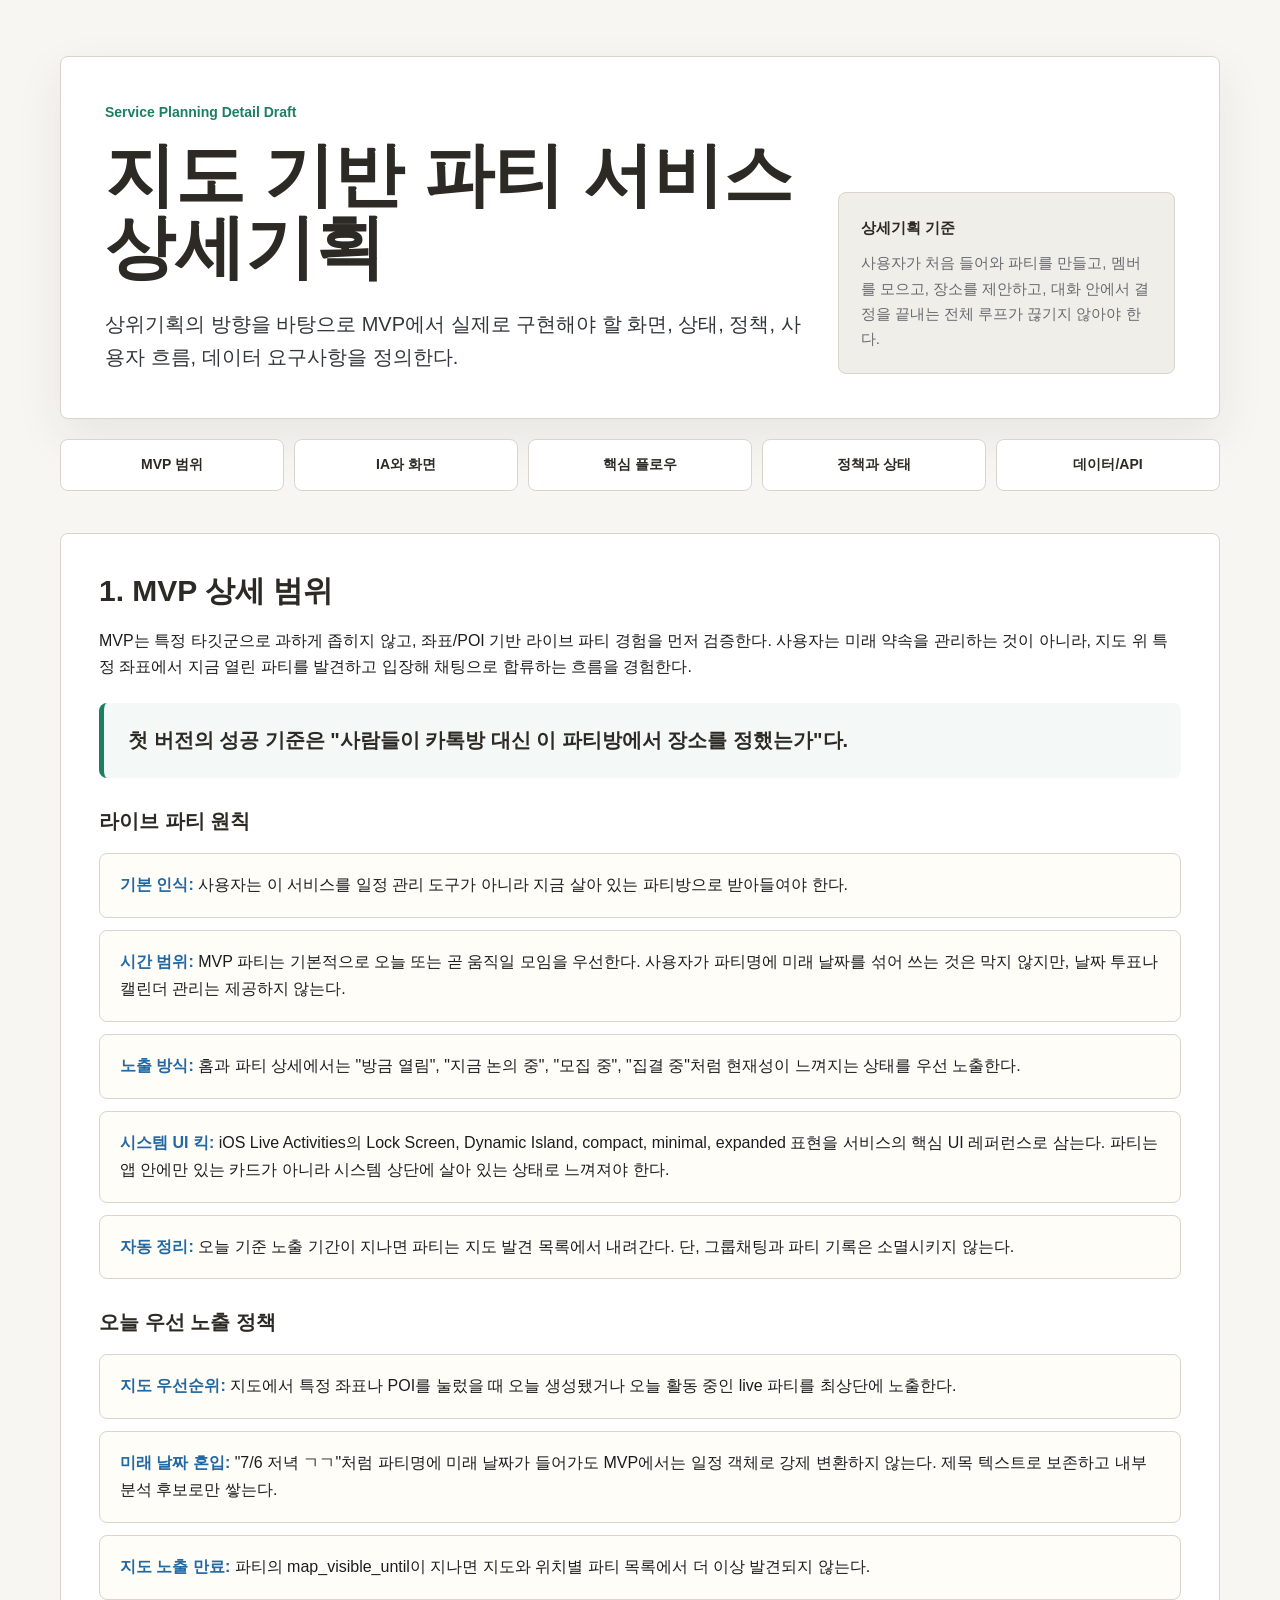
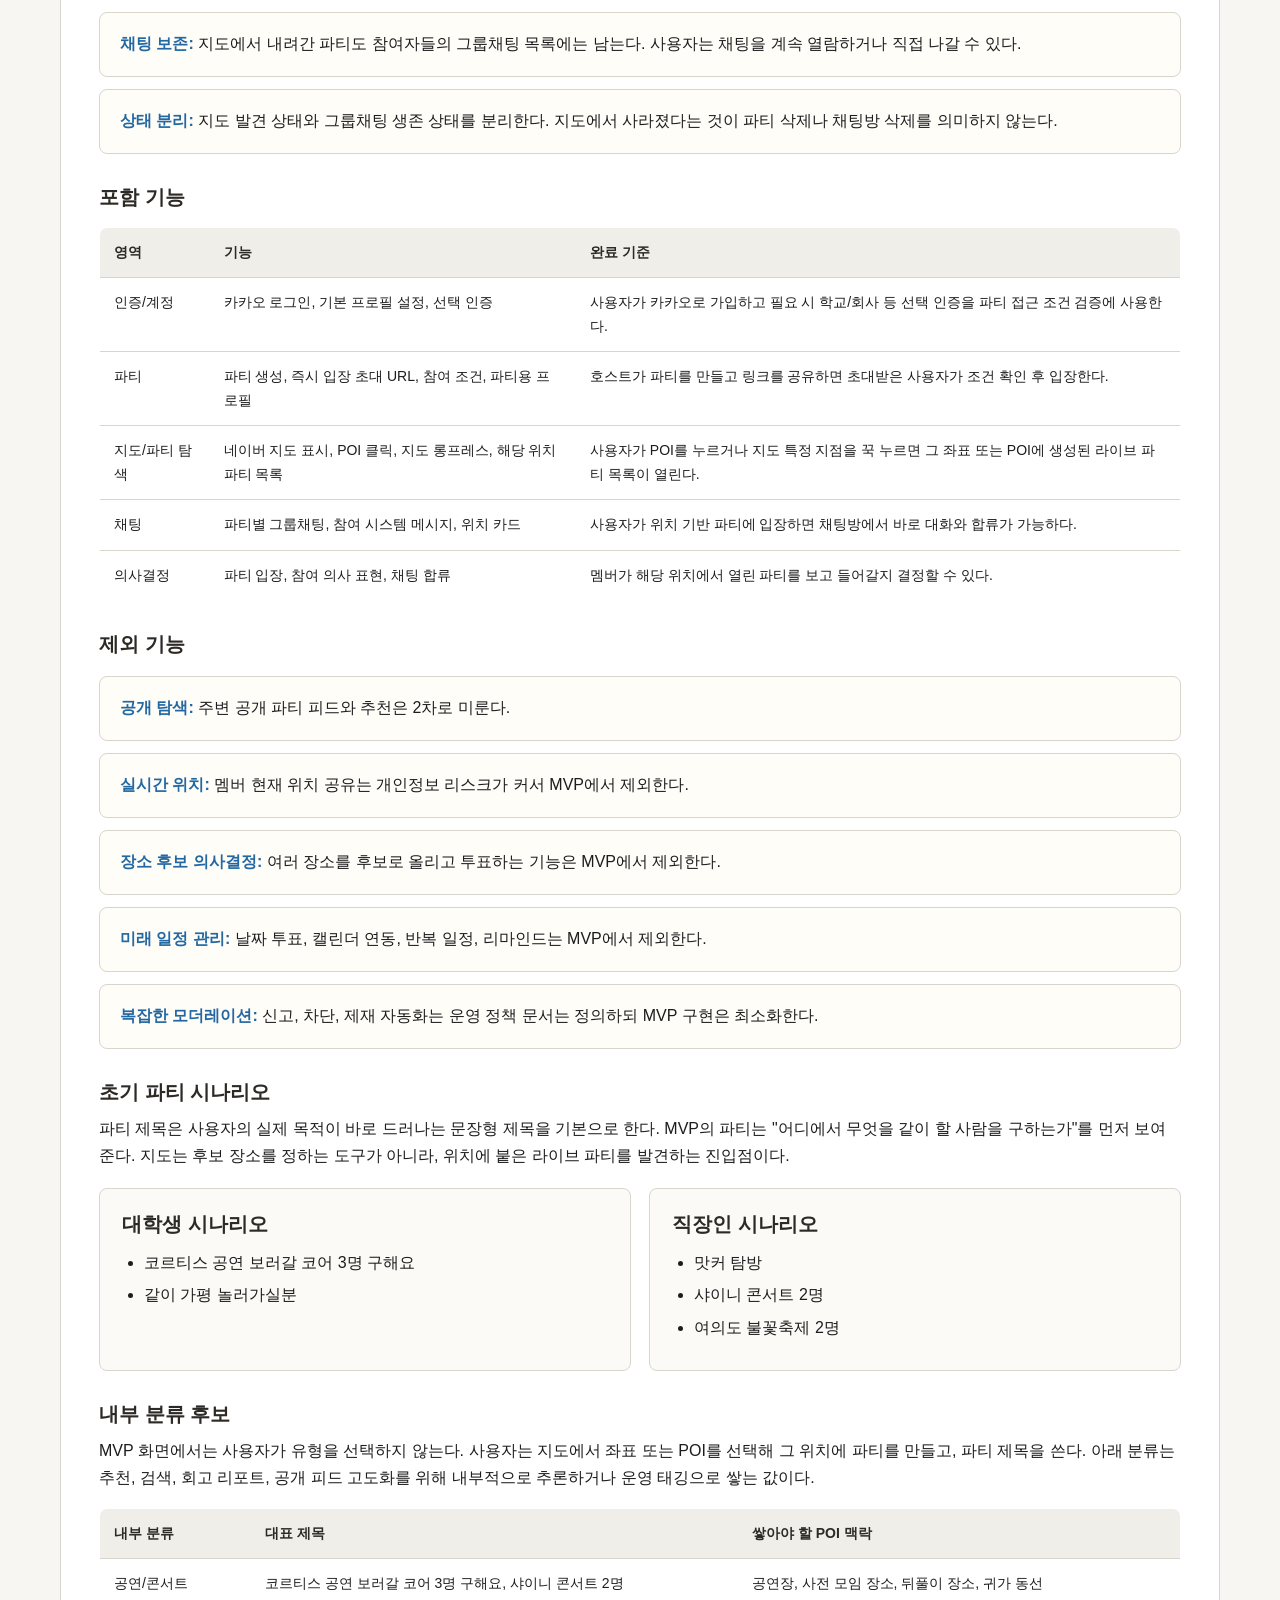
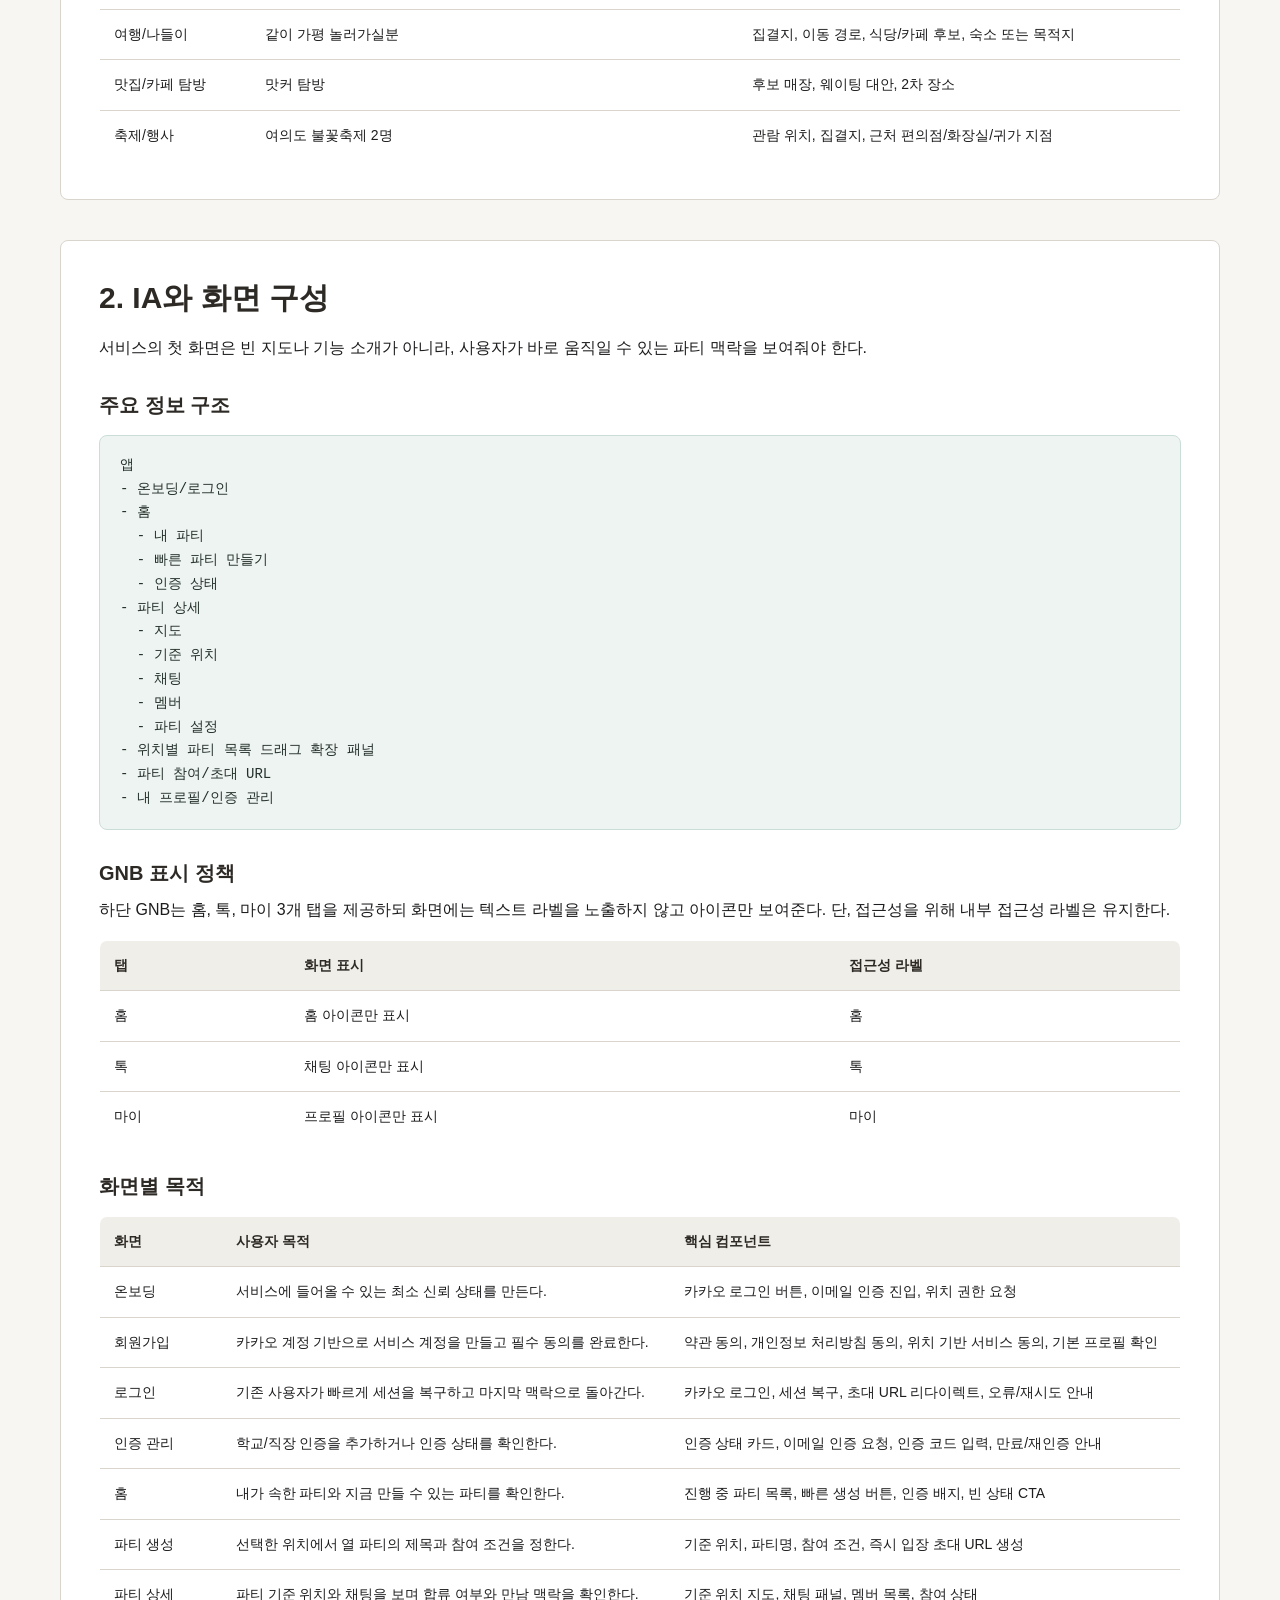
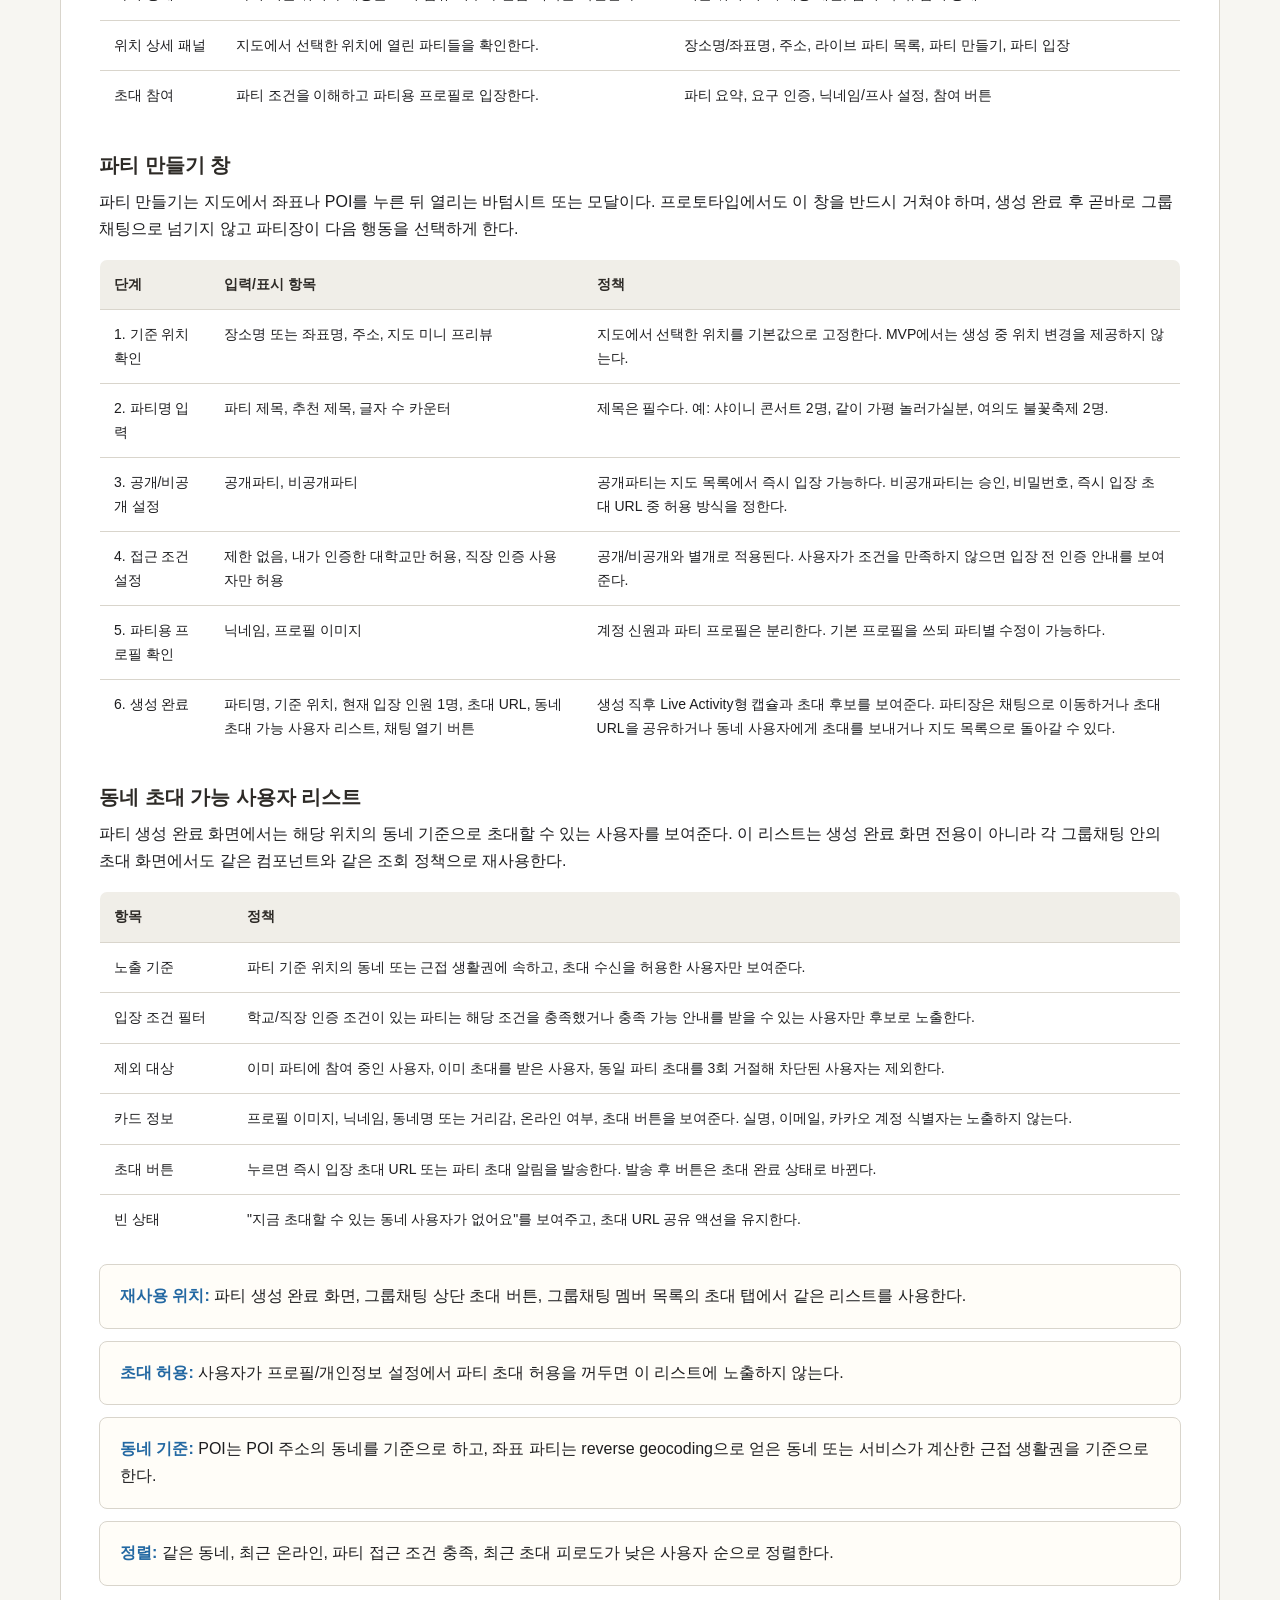
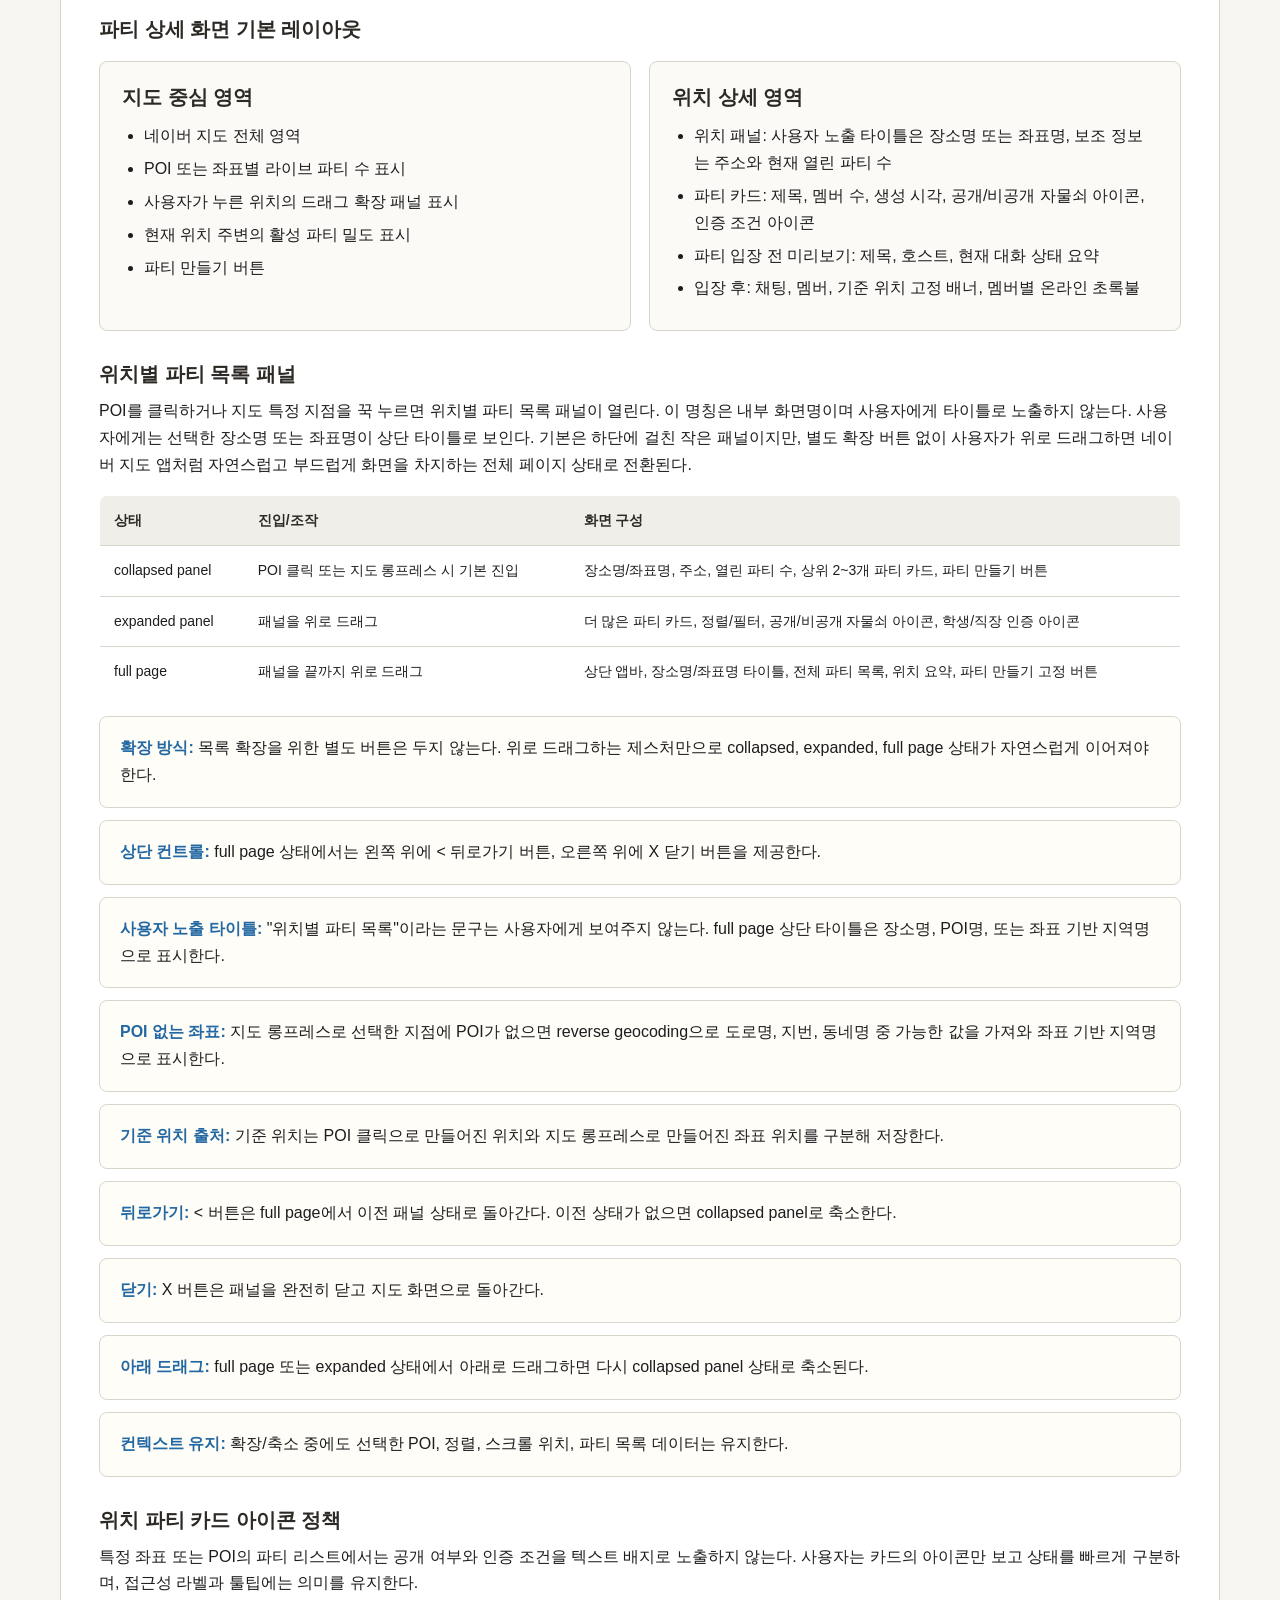
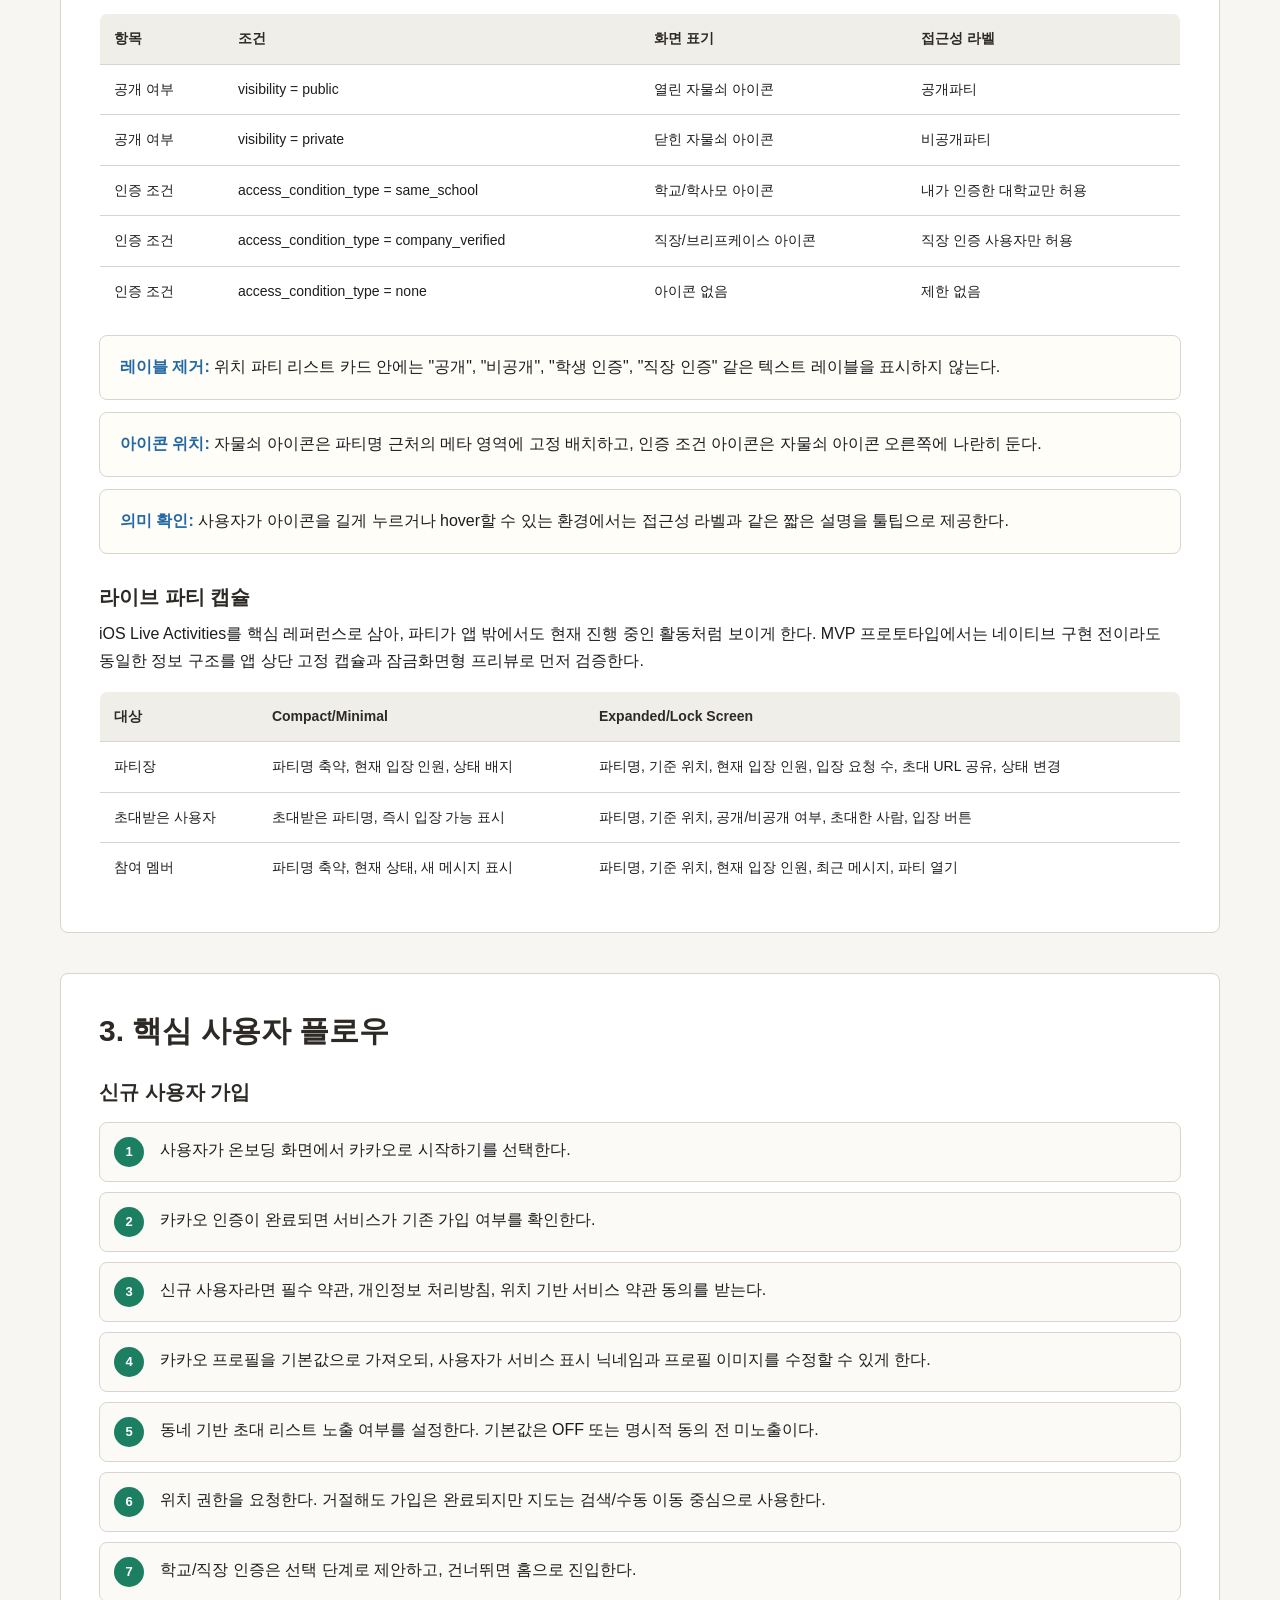
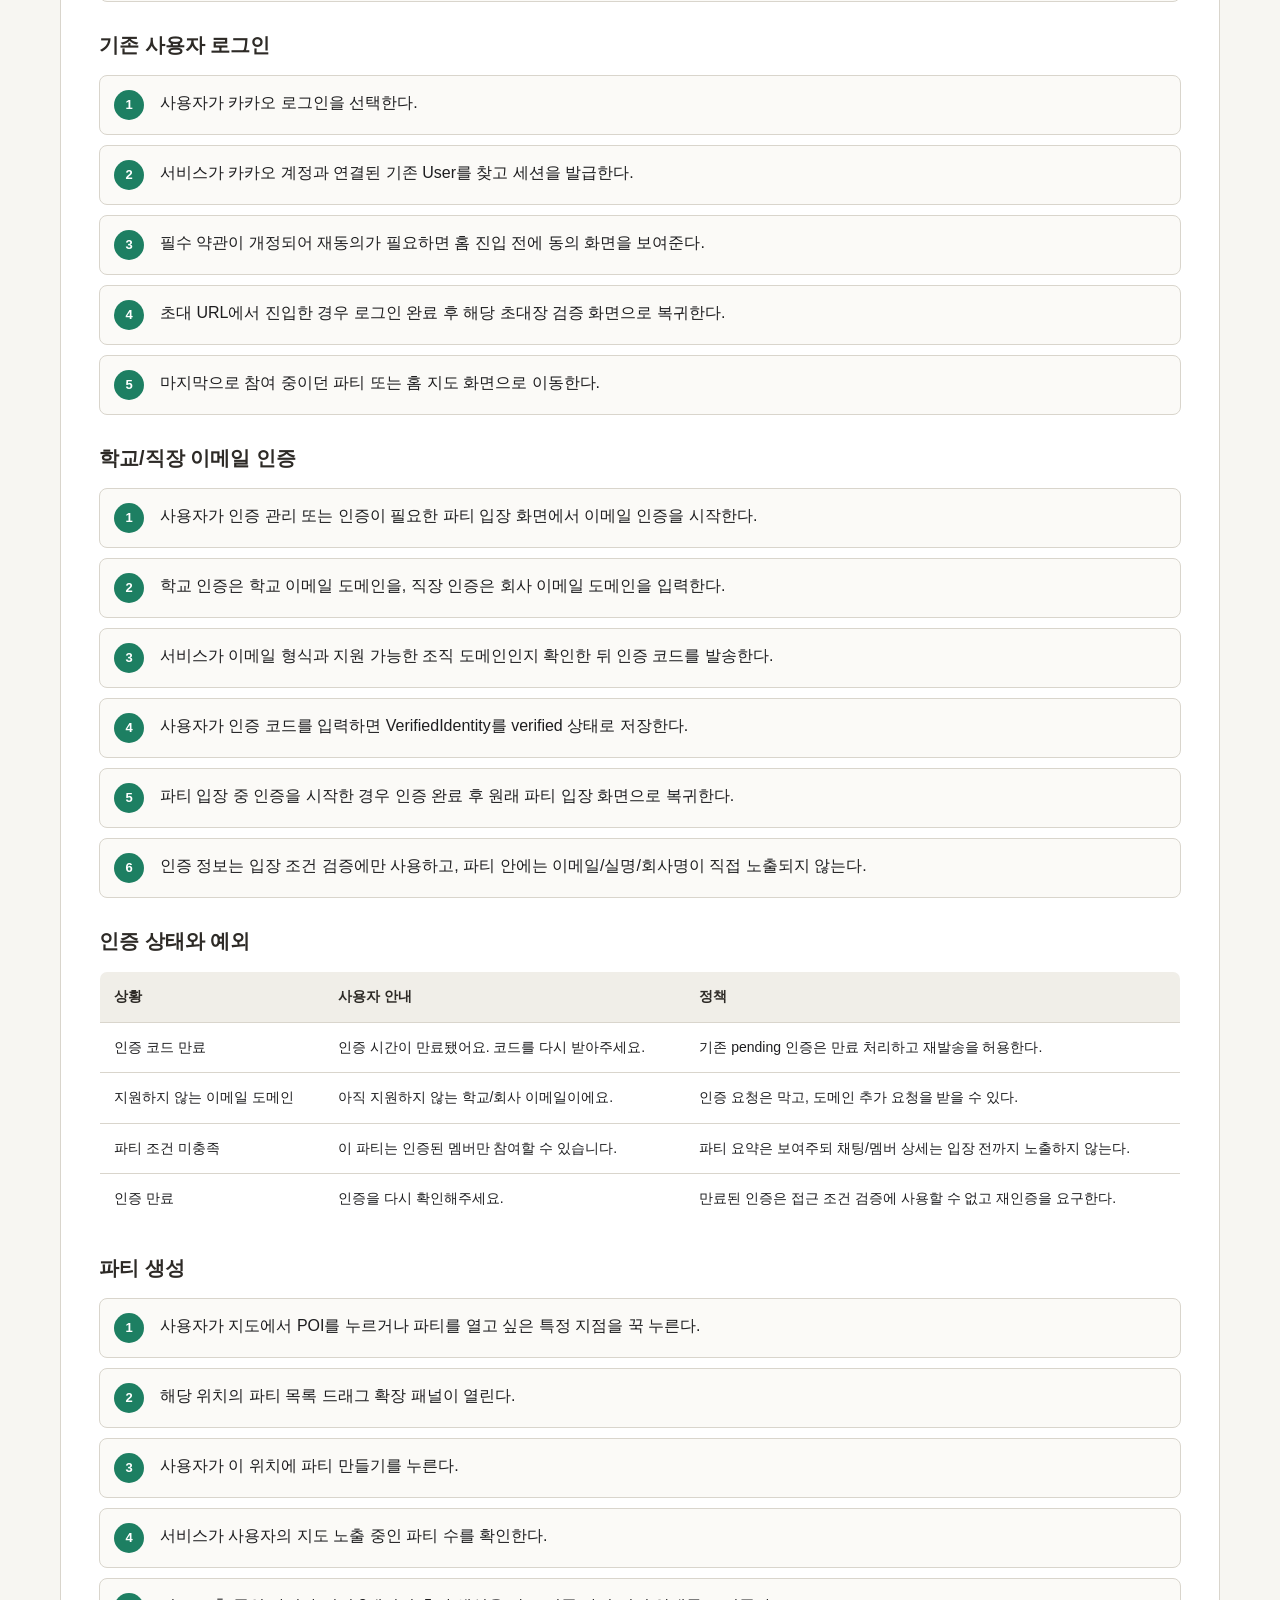
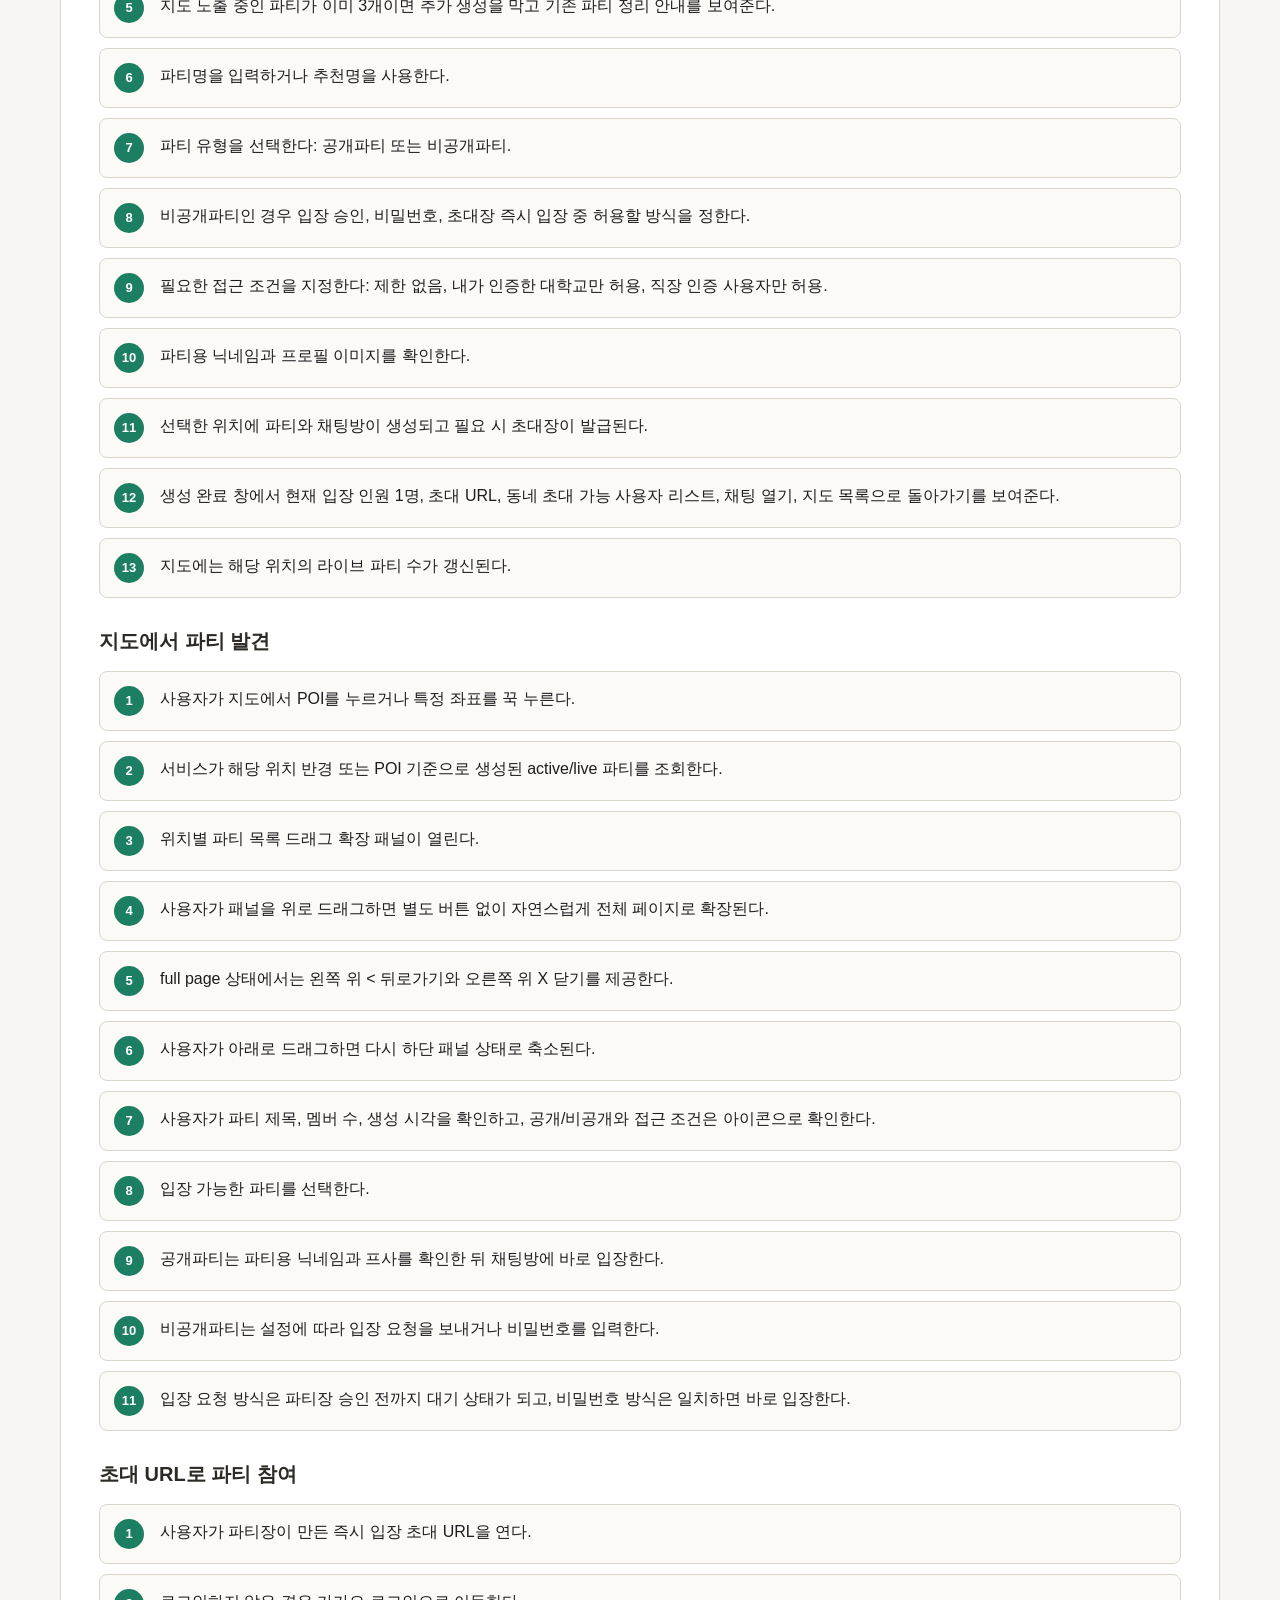
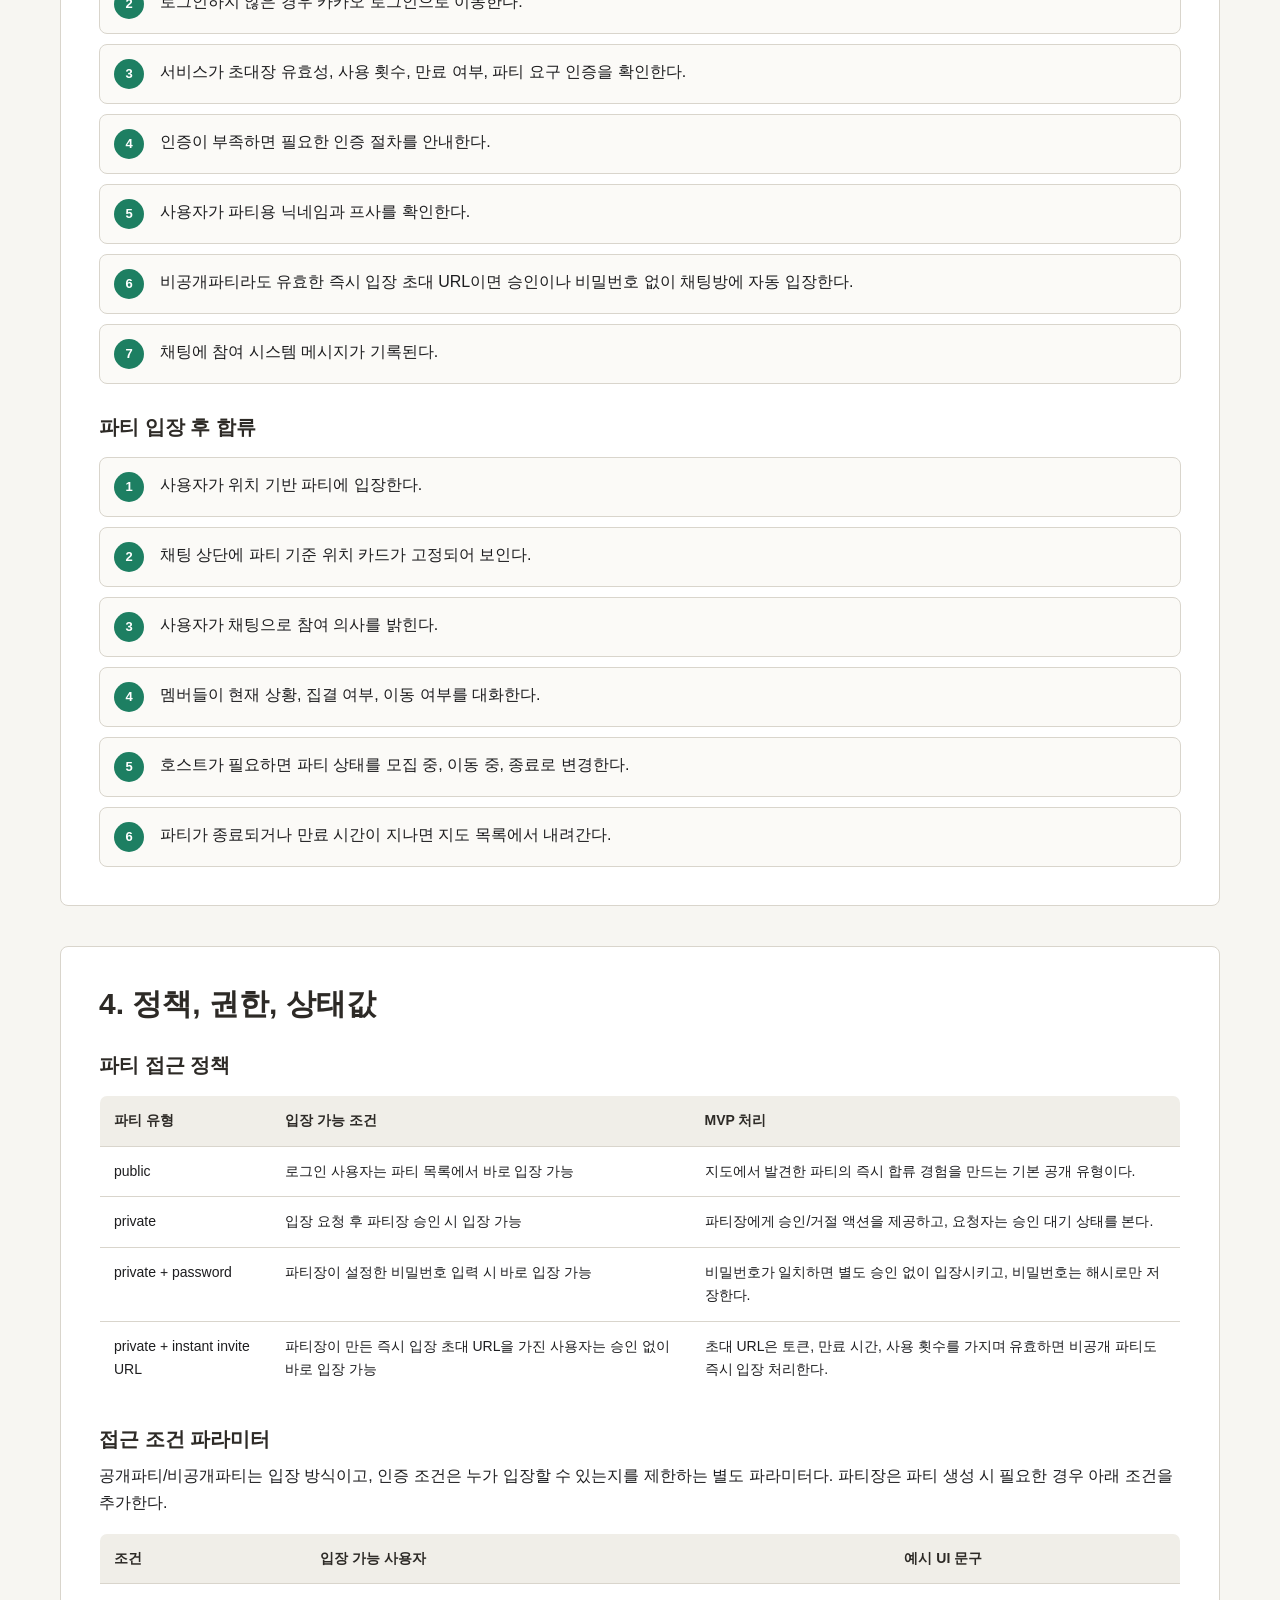
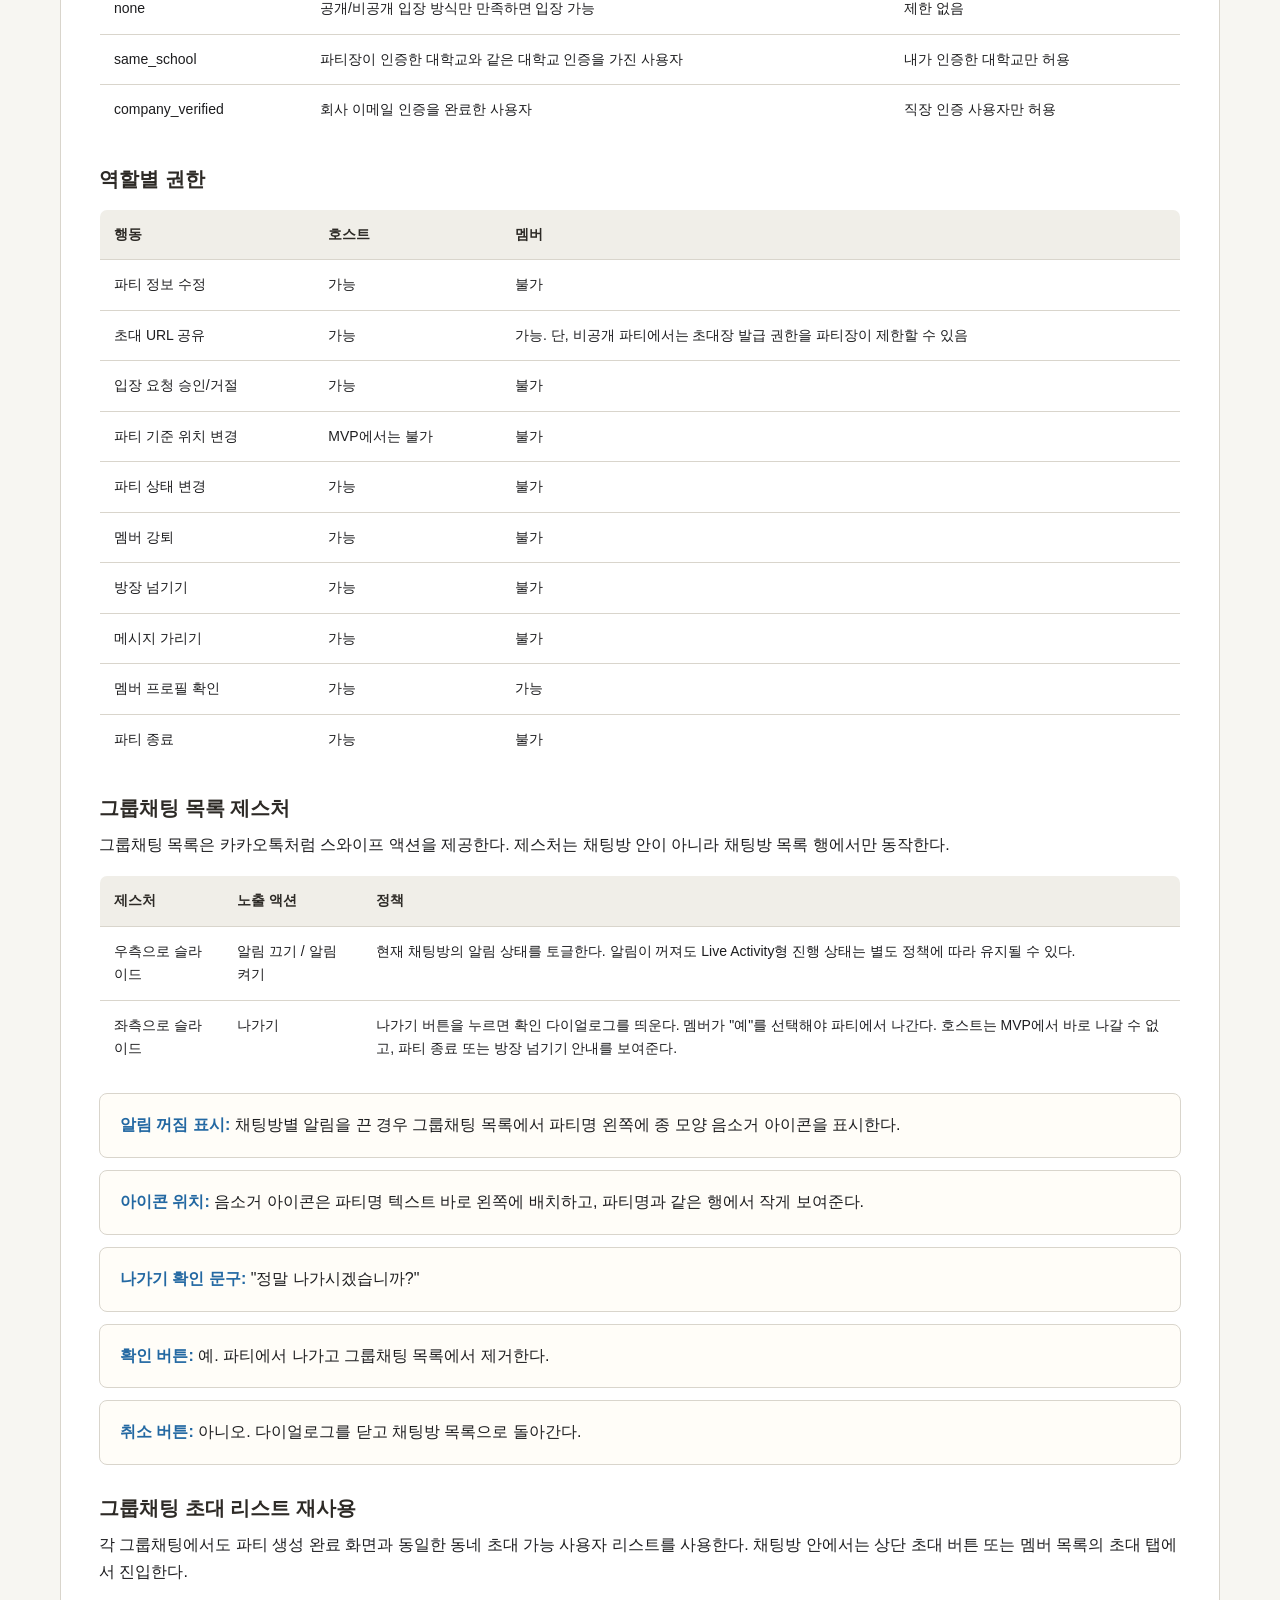
==== commit 963f8af2: "Reflect detailed invite and operation rules" ====
--- a/상세기획.html
+++ b/상세기획.html
@@ -586,6 +586,21 @@
             <td>카카오 로그인 버튼, 이메일 인증 진입, 위치 권한 요청</td>
           </tr>
           <tr>
+            <td>회원가입</td>
+            <td>카카오 계정 기반으로 서비스 계정을 만들고 필수 동의를 완료한다.</td>
+            <td>약관 동의, 개인정보 처리방침 동의, 위치 기반 서비스 동의, 기본 프로필 확인</td>
+          </tr>
+          <tr>
+            <td>로그인</td>
+            <td>기존 사용자가 빠르게 세션을 복구하고 마지막 맥락으로 돌아간다.</td>
+            <td>카카오 로그인, 세션 복구, 초대 URL 리다이렉트, 오류/재시도 안내</td>
+          </tr>
+          <tr>
+            <td>인증 관리</td>
+            <td>학교/직장 인증을 추가하거나 인증 상태를 확인한다.</td>
+            <td>인증 상태 카드, 이메일 인증 요청, 인증 코드 입력, 만료/재인증 안내</td>
+          </tr>
+          <tr>
             <td>홈</td>
             <td>내가 속한 파티와 지금 만들 수 있는 파티를 확인한다.</td>
             <td>진행 중 파티 목록, 빠른 생성 버튼, 인증 배지, 빈 상태 CTA</td>
@@ -655,11 +670,58 @@
           </tr>
           <tr>
             <td>6. 생성 완료</td>
-            <td>파티명, 기준 위치, 현재 입장 인원 1명, 초대 URL, 채팅 열기 버튼</td>
-            <td>생성 직후 Live Activity형 캡슐을 보여준다. 파티장은 채팅으로 이동하거나 초대 URL을 공유하거나 지도 목록으로 돌아갈 수 있다.</td>
-          </tr>
-        </tbody>
-      </table>
+            <td>파티명, 기준 위치, 현재 입장 인원 1명, 초대 URL, 동네 초대 가능 사용자 리스트, 채팅 열기 버튼</td>
+            <td>생성 직후 Live Activity형 캡슐과 초대 후보를 보여준다. 파티장은 채팅으로 이동하거나 초대 URL을 공유하거나 동네 사용자에게 초대를 보내거나 지도 목록으로 돌아갈 수 있다.</td>
+          </tr>
+        </tbody>
+      </table>
+
+      <h3>동네 초대 가능 사용자 리스트</h3>
+      <p>
+        파티 생성 완료 화면에서는 해당 위치의 동네 기준으로 초대할 수 있는 사용자를 보여준다.
+        이 리스트는 생성 완료 화면 전용이 아니라 각 그룹채팅 안의 초대 화면에서도 같은 컴포넌트와
+        같은 조회 정책으로 재사용한다.
+      </p>
+      <table>
+        <thead>
+          <tr>
+            <th>항목</th>
+            <th>정책</th>
+          </tr>
+        </thead>
+        <tbody>
+          <tr>
+            <td>노출 기준</td>
+            <td>파티 기준 위치의 동네 또는 근접 생활권에 속하고, 초대 수신을 허용한 사용자만 보여준다.</td>
+          </tr>
+          <tr>
+            <td>입장 조건 필터</td>
+            <td>학교/직장 인증 조건이 있는 파티는 해당 조건을 충족했거나 충족 가능 안내를 받을 수 있는 사용자만 후보로 노출한다.</td>
+          </tr>
+          <tr>
+            <td>제외 대상</td>
+            <td>이미 파티에 참여 중인 사용자, 이미 초대를 받은 사용자, 동일 파티 초대를 3회 거절해 차단된 사용자는 제외한다.</td>
+          </tr>
+          <tr>
+            <td>카드 정보</td>
+            <td>프로필 이미지, 닉네임, 동네명 또는 거리감, 온라인 여부, 초대 버튼을 보여준다. 실명, 이메일, 카카오 계정 식별자는 노출하지 않는다.</td>
+          </tr>
+          <tr>
+            <td>초대 버튼</td>
+            <td>누르면 즉시 입장 초대 URL 또는 파티 초대 알림을 발송한다. 발송 후 버튼은 초대 완료 상태로 바뀐다.</td>
+          </tr>
+          <tr>
+            <td>빈 상태</td>
+            <td>"지금 초대할 수 있는 동네 사용자가 없어요"를 보여주고, 초대 URL 공유 액션을 유지한다.</td>
+          </tr>
+        </tbody>
+      </table>
+      <div class="principles">
+        <div class="principle"><strong>재사용 위치:</strong> 파티 생성 완료 화면, 그룹채팅 상단 초대 버튼, 그룹채팅 멤버 목록의 초대 탭에서 같은 리스트를 사용한다.</div>
+        <div class="principle"><strong>초대 허용:</strong> 사용자가 프로필/개인정보 설정에서 파티 초대 허용을 꺼두면 이 리스트에 노출하지 않는다.</div>
+        <div class="principle"><strong>동네 기준:</strong> POI는 POI 주소의 동네를 기준으로 하고, 좌표 파티는 reverse geocoding으로 얻은 동네 또는 서비스가 계산한 근접 생활권을 기준으로 한다.</div>
+        <div class="principle"><strong>정렬:</strong> 같은 동네, 최근 온라인, 파티 접근 조건 충족, 최근 초대 피로도가 낮은 사용자 순으로 정렬한다.</div>
+      </div>
 
       <h3>파티 상세 화면 기본 레이아웃</h3>
       <div class="grid">
@@ -677,7 +739,7 @@
           <h3>위치 상세 영역</h3>
           <ul>
             <li>위치 패널: 사용자 노출 타이틀은 장소명 또는 좌표명, 보조 정보는 주소와 현재 열린 파티 수</li>
-            <li>파티 카드: 제목, 멤버 수, 생성 시각, 인증 조건 여부</li>
+            <li>파티 카드: 제목, 멤버 수, 생성 시각, 공개/비공개 자물쇠 아이콘, 인증 조건 아이콘</li>
             <li>파티 입장 전 미리보기: 제목, 호스트, 현재 대화 상태 요약</li>
             <li>입장 후: 채팅, 멤버, 기준 위치 고정 배너, 멤버별 온라인 초록불</li>
           </ul>
@@ -709,7 +771,7 @@
           <tr>
             <td>expanded panel</td>
             <td>패널을 위로 드래그</td>
-            <td>더 많은 파티 카드, 정렬/필터, 접근 조건 배지, 공개/비공개 배지</td>
+            <td>더 많은 파티 카드, 정렬/필터, 공개/비공개 자물쇠 아이콘, 학생/직장 인증 아이콘</td>
           </tr>
           <tr>
             <td>full page</td>
@@ -730,6 +792,60 @@
         <div class="principle"><strong>컨텍스트 유지:</strong> 확장/축소 중에도 선택한 POI, 정렬, 스크롤 위치, 파티 목록 데이터는 유지한다.</div>
       </div>
 
+      <h3>위치 파티 카드 아이콘 정책</h3>
+      <p>
+        특정 좌표 또는 POI의 파티 리스트에서는 공개 여부와 인증 조건을 텍스트 배지로
+        노출하지 않는다. 사용자는 카드의 아이콘만 보고 상태를 빠르게 구분하며,
+        접근성 라벨과 툴팁에는 의미를 유지한다.
+      </p>
+      <table>
+        <thead>
+          <tr>
+            <th>항목</th>
+            <th>조건</th>
+            <th>화면 표기</th>
+            <th>접근성 라벨</th>
+          </tr>
+        </thead>
+        <tbody>
+          <tr>
+            <td>공개 여부</td>
+            <td>visibility = public</td>
+            <td>열린 자물쇠 아이콘</td>
+            <td>공개파티</td>
+          </tr>
+          <tr>
+            <td>공개 여부</td>
+            <td>visibility = private</td>
+            <td>닫힌 자물쇠 아이콘</td>
+            <td>비공개파티</td>
+          </tr>
+          <tr>
+            <td>인증 조건</td>
+            <td>access_condition_type = same_school</td>
+            <td>학교/학사모 아이콘</td>
+            <td>내가 인증한 대학교만 허용</td>
+          </tr>
+          <tr>
+            <td>인증 조건</td>
+            <td>access_condition_type = company_verified</td>
+            <td>직장/브리프케이스 아이콘</td>
+            <td>직장 인증 사용자만 허용</td>
+          </tr>
+          <tr>
+            <td>인증 조건</td>
+            <td>access_condition_type = none</td>
+            <td>아이콘 없음</td>
+            <td>제한 없음</td>
+          </tr>
+        </tbody>
+      </table>
+      <div class="principles">
+        <div class="principle"><strong>레이블 제거:</strong> 위치 파티 리스트 카드 안에는 "공개", "비공개", "학생 인증", "직장 인증" 같은 텍스트 레이블을 표시하지 않는다.</div>
+        <div class="principle"><strong>아이콘 위치:</strong> 자물쇠 아이콘은 파티명 근처의 메타 영역에 고정 배치하고, 인증 조건 아이콘은 자물쇠 아이콘 오른쪽에 나란히 둔다.</div>
+        <div class="principle"><strong>의미 확인:</strong> 사용자가 아이콘을 길게 누르거나 hover할 수 있는 환경에서는 접근성 라벨과 같은 짧은 설명을 툴팁으로 제공한다.</div>
+      </div>
+
       <h3>라이브 파티 캡슐</h3>
       <p>
         iOS Live Activities를 핵심 레퍼런스로 삼아, 파티가 앱 밖에서도 현재 진행 중인
@@ -769,12 +885,66 @@
 
       <h3>신규 사용자 가입</h3>
       <ol class="flow">
+        <li>사용자가 온보딩 화면에서 카카오로 시작하기를 선택한다.</li>
+        <li>카카오 인증이 완료되면 서비스가 기존 가입 여부를 확인한다.</li>
+        <li>신규 사용자라면 필수 약관, 개인정보 처리방침, 위치 기반 서비스 약관 동의를 받는다.</li>
+        <li>카카오 프로필을 기본값으로 가져오되, 사용자가 서비스 표시 닉네임과 프로필 이미지를 수정할 수 있게 한다.</li>
+        <li>동네 기반 초대 리스트 노출 여부를 설정한다. 기본값은 OFF 또는 명시적 동의 전 미노출이다.</li>
+        <li>위치 권한을 요청한다. 거절해도 가입은 완료되지만 지도는 검색/수동 이동 중심으로 사용한다.</li>
+        <li>학교/직장 인증은 선택 단계로 제안하고, 건너뛰면 홈으로 진입한다.</li>
+      </ol>
+
+      <h3>기존 사용자 로그인</h3>
+      <ol class="flow">
         <li>사용자가 카카오 로그인을 선택한다.</li>
-        <li>서비스가 기본 계정을 생성하고 약관 동의를 받는다.</li>
-        <li>사용자가 필요하면 학교/회사 등 선택 인증을 추가할 수 있다.</li>
-        <li>기본 닉네임과 프로필 이미지를 설정한다.</li>
-        <li>위치 권한을 요청하고 홈으로 진입한다.</li>
+        <li>서비스가 카카오 계정과 연결된 기존 User를 찾고 세션을 발급한다.</li>
+        <li>필수 약관이 개정되어 재동의가 필요하면 홈 진입 전에 동의 화면을 보여준다.</li>
+        <li>초대 URL에서 진입한 경우 로그인 완료 후 해당 초대장 검증 화면으로 복귀한다.</li>
+        <li>마지막으로 참여 중이던 파티 또는 홈 지도 화면으로 이동한다.</li>
       </ol>
+
+      <h3>학교/직장 이메일 인증</h3>
+      <ol class="flow">
+        <li>사용자가 인증 관리 또는 인증이 필요한 파티 입장 화면에서 이메일 인증을 시작한다.</li>
+        <li>학교 인증은 학교 이메일 도메인을, 직장 인증은 회사 이메일 도메인을 입력한다.</li>
+        <li>서비스가 이메일 형식과 지원 가능한 조직 도메인인지 확인한 뒤 인증 코드를 발송한다.</li>
+        <li>사용자가 인증 코드를 입력하면 VerifiedIdentity를 verified 상태로 저장한다.</li>
+        <li>파티 입장 중 인증을 시작한 경우 인증 완료 후 원래 파티 입장 화면으로 복귀한다.</li>
+        <li>인증 정보는 입장 조건 검증에만 사용하고, 파티 안에는 이메일/실명/회사명이 직접 노출되지 않는다.</li>
+      </ol>
+
+      <h3>인증 상태와 예외</h3>
+      <table>
+        <thead>
+          <tr>
+            <th>상황</th>
+            <th>사용자 안내</th>
+            <th>정책</th>
+          </tr>
+        </thead>
+        <tbody>
+          <tr>
+            <td>인증 코드 만료</td>
+            <td>인증 시간이 만료됐어요. 코드를 다시 받아주세요.</td>
+            <td>기존 pending 인증은 만료 처리하고 재발송을 허용한다.</td>
+          </tr>
+          <tr>
+            <td>지원하지 않는 이메일 도메인</td>
+            <td>아직 지원하지 않는 학교/회사 이메일이에요.</td>
+            <td>인증 요청은 막고, 도메인 추가 요청을 받을 수 있다.</td>
+          </tr>
+          <tr>
+            <td>파티 조건 미충족</td>
+            <td>이 파티는 인증된 멤버만 참여할 수 있습니다.</td>
+            <td>파티 요약은 보여주되 채팅/멤버 상세는 입장 전까지 노출하지 않는다.</td>
+          </tr>
+          <tr>
+            <td>인증 만료</td>
+            <td>인증을 다시 확인해주세요.</td>
+            <td>만료된 인증은 접근 조건 검증에 사용할 수 없고 재인증을 요구한다.</td>
+          </tr>
+        </tbody>
+      </table>
 
       <h3>파티 생성</h3>
       <ol class="flow">
@@ -789,7 +959,7 @@
         <li>필요한 접근 조건을 지정한다: 제한 없음, 내가 인증한 대학교만 허용, 직장 인증 사용자만 허용.</li>
         <li>파티용 닉네임과 프로필 이미지를 확인한다.</li>
         <li>선택한 위치에 파티와 채팅방이 생성되고 필요 시 초대장이 발급된다.</li>
-        <li>생성 완료 창에서 현재 입장 인원 1명, 초대 URL, 채팅 열기, 지도 목록으로 돌아가기를 보여준다.</li>
+        <li>생성 완료 창에서 현재 입장 인원 1명, 초대 URL, 동네 초대 가능 사용자 리스트, 채팅 열기, 지도 목록으로 돌아가기를 보여준다.</li>
         <li>지도에는 해당 위치의 라이브 파티 수가 갱신된다.</li>
       </ol>
 
@@ -801,7 +971,7 @@
         <li>사용자가 패널을 위로 드래그하면 별도 버튼 없이 자연스럽게 전체 페이지로 확장된다.</li>
         <li>full page 상태에서는 왼쪽 위 &lt; 뒤로가기와 오른쪽 위 X 닫기를 제공한다.</li>
         <li>사용자가 아래로 드래그하면 다시 하단 패널 상태로 축소된다.</li>
-        <li>사용자가 파티 제목, 공개/비공개 여부, 멤버 수, 생성 시각, 접근 조건을 확인한다.</li>
+        <li>사용자가 파티 제목, 멤버 수, 생성 시각을 확인하고, 공개/비공개와 접근 조건은 아이콘으로 확인한다.</li>
         <li>입장 가능한 파티를 선택한다.</li>
         <li>공개파티는 파티용 닉네임과 프사를 확인한 뒤 채팅방에 바로 입장한다.</li>
         <li>비공개파티는 설정에 따라 입장 요청을 보내거나 비밀번호를 입력한다.</li>
@@ -939,6 +1109,11 @@
             <td>불가</td>
           </tr>
           <tr>
+            <td>방장 넘기기</td>
+            <td>가능</td>
+            <td>불가</td>
+          </tr>
+          <tr>
             <td>메시지 가리기</td>
             <td>가능</td>
             <td>불가</td>
@@ -978,7 +1153,7 @@
           <tr>
             <td>좌측으로 슬라이드</td>
             <td>나가기</td>
-            <td>나가기 버튼을 누르면 확인 다이얼로그를 띄운다. 멤버가 "예"를 선택해야 파티에서 나간다. 호스트는 MVP에서 바로 나갈 수 없고, 파티 종료 또는 호스트 위임 안내를 보여준다.</td>
+            <td>나가기 버튼을 누르면 확인 다이얼로그를 띄운다. 멤버가 "예"를 선택해야 파티에서 나간다. 호스트는 MVP에서 바로 나갈 수 없고, 파티 종료 또는 방장 넘기기 안내를 보여준다.</td>
           </tr>
         </tbody>
       </table>
@@ -990,6 +1165,17 @@
         <div class="principle"><strong>취소 버튼:</strong> 아니오. 다이얼로그를 닫고 채팅방 목록으로 돌아간다.</div>
       </div>
 
+      <h3>그룹채팅 초대 리스트 재사용</h3>
+      <p>
+        각 그룹채팅에서도 파티 생성 완료 화면과 동일한 동네 초대 가능 사용자 리스트를 사용한다.
+        채팅방 안에서는 상단 초대 버튼 또는 멤버 목록의 초대 탭에서 진입한다.
+      </p>
+      <div class="principles">
+        <div class="principle"><strong>동일 정책:</strong> 동네 기준, 초대 허용 여부, 접근 조건 충족 여부, 초대 거절 3회 차단 정책은 생성 완료 화면과 동일하게 적용한다.</div>
+        <div class="principle"><strong>권한:</strong> 공개파티는 모든 멤버가 초대할 수 있다. 비공개파티는 파티장이 초대 권한을 멤버에게 허용한 경우에만 멤버가 초대할 수 있다.</div>
+        <div class="principle"><strong>중복 방지:</strong> 이미 참여 중이거나 이미 초대된 사용자는 후보에서 제외하거나 초대 완료 상태로 표시한다.</div>
+      </div>
+
       <h3>그룹채팅 온라인 상태 표시</h3>
       <p>
         그룹채팅에서는 멤버가 현재 온라인인지 초록불로 표시한다. 이는 실시간 위치 공유가
@@ -1068,7 +1254,7 @@
         <div class="principle"><strong>타임라인 역할:</strong> 시스템 메시지는 파티의 주요 상태 변화를 기록하지만 대화보다 시각적 우선순위가 낮아야 한다.</div>
       </div>
 
-      <h3>그룹채팅 방장 관리 기능</h3>
+      <h3>그룹채팅 운영 기능</h3>
       <table>
         <thead>
           <tr>
@@ -1084,12 +1270,21 @@
             <td>강퇴된 사용자는 파티에서 나가고 그룹채팅 접근 권한을 잃는다. 채팅에는 "{닉네임}님이 파티에서 내보내졌습니다." 시스템 메시지를 남긴다.</td>
           </tr>
           <tr>
+            <td>방장 넘기기</td>
+            <td>방장이 특정 파티원 프로필 또는 멤버 목록에서 방장 넘기기를 선택하고 확인한다.</td>
+            <td>선택한 파티원의 role이 host가 되고 기존 방장은 member가 된다. Party.host_user_id를 새 방장으로 갱신하고, 채팅에는 "{닉네임}님이 방장이 되었습니다." 시스템 메시지를 남긴다.</td>
+          </tr>
+          <tr>
             <td>메시지 가리기</td>
             <td>방장이 특정 메시지를 길게 눌러 가리기를 선택한다.</td>
             <td>메시지 본문 대신 "방장이 가린 메시지입니다."를 표시한다. 원문은 신고/운영 확인을 위해 서버에 보존한다.</td>
           </tr>
         </tbody>
       </table>
+      <div class="principles">
+        <div class="principle"><strong>레이블 노출:</strong> 멤버 프로필 화면에는 "방장관리" 같은 섹션 레이블을 노출하지 않는다. 방장에게만 강퇴, 방장 넘기기 등의 액션 버튼 또는 액션 메뉴를 보여준다.</div>
+        <div class="principle"><strong>위임 확인:</strong> 방장 넘기기는 되돌리기 어려운 권한 변경이므로 확인 다이얼로그를 거친다.</div>
+      </div>
 
       <h3>참가자 프로필 확인</h3>
       <p>
@@ -1098,8 +1293,9 @@
       </p>
       <div class="principles">
         <div class="principle"><strong>진입:</strong> 채팅 메시지의 아바타, 멤버 목록, 온라인 멤버 표시에서 프로필을 열 수 있다.</div>
-        <div class="principle"><strong>노출 정보:</strong> 파티용 닉네임, 프로필 이미지, 역할, 인증 조건 충족 배지, 온라인 여부를 보여준다.</div>
-        <div class="principle"><strong>방장 추가 액션:</strong> 방장은 프로필 화면에서 강퇴, 메시지 관리 이력 확인 같은 관리 액션을 볼 수 있다.</div>
+        <div class="principle"><strong>노출 정보:</strong> 닉네임, 프로필 이미지, 역할, 온라인 여부를 보여준다. 인증 조건 충족 여부는 입장 검증에만 사용하고 프로필 칩으로 노출하지 않는다.</div>
+        <div class="principle"><strong>칩 제거:</strong> "제한 없음", "파티용 프로필"처럼 사용자가 해석하기 어려운 칩은 프로필 화면에서 제거한다.</div>
+        <div class="principle"><strong>방장 추가 액션:</strong> 방장은 프로필 화면에서 강퇴, 방장 넘기기 같은 액션을 볼 수 있다. 단, 별도 "방장관리" 레이블은 표시하지 않는다.</div>
       </div>
 
       <h3>알림 설정 정책</h3>
@@ -1216,7 +1412,21 @@
 - kakao_id
 - default_display_name
 - default_profile_image_url
+- home_neighborhood_id
+- party_invite_discovery_enabled
+- onboarding_completed
+- terms_agreed_at
+- privacy_agreed_at
+- location_terms_agreed_at
+- last_login_at
 - created_at
+
+Neighborhood
+- id
+- name
+- region_code
+- center_lat
+- center_lng
 
 UserNotificationSetting
 - user_id
@@ -1361,7 +1571,17 @@
           <tr>
             <td>POST</td>
             <td>/auth/kakao</td>
-            <td>카카오 로그인 완료 후 서비스 세션 생성</td>
+            <td>카카오 로그인 완료 후 신규/기존 사용자 판별과 서비스 세션 생성</td>
+          </tr>
+          <tr>
+            <td>POST</td>
+            <td>/me/agreements</td>
+            <td>필수 약관, 개인정보 처리방침, 위치 기반 서비스 약관 동의 저장</td>
+          </tr>
+          <tr>
+            <td>PATCH</td>
+            <td>/me/profile</td>
+            <td>기본 표시 닉네임, 프로필 이미지, 동네 초대 노출 여부 설정</td>
           </tr>
           <tr>
             <td>POST</td>
@@ -1384,6 +1604,11 @@
             <td>그룹채팅, 파티초대, 입장 요청/승인, 홍보/이벤트 알림 수신 설정 변경. 시스템 알림은 변경 불가</td>
           </tr>
           <tr>
+            <td>PATCH</td>
+            <td>/me/invite-discovery</td>
+            <td>동네 초대 가능 사용자 리스트에 내 프로필을 노출할지 설정</td>
+          </tr>
+          <tr>
             <td>GET</td>
             <td>/parties</td>
             <td>내 파티와 그룹채팅 목록 조회. 지도에서 숨겨진 파티도 내가 참여 중이면 포함한다.</td>
@@ -1439,6 +1664,11 @@
             <td>비공개파티 승인 절차를 우회하는 즉시 입장 초대 URL 생성. 대상 사용자가 해당 파티 초대를 3회 거절했다면 생성 또는 발송하지 않는다.</td>
           </tr>
           <tr>
+            <td>GET</td>
+            <td>/parties/{partyId}/invite-candidates</td>
+            <td>파티 기준 동네의 초대 가능 사용자 목록 조회. 생성 완료 화면과 그룹채팅 초대 화면이 동일하게 사용한다.</td>
+          </tr>
+          <tr>
             <td>POST</td>
             <td>/party-invites/{inviteId}/decline</td>
             <td>초대 거절 처리. 동일 파티 초대 거절이 3회가 되면 PartyInviteBlock을 active로 만든다.</td>
@@ -1467,6 +1697,11 @@
             <td>POST</td>
             <td>/parties/{partyId}/members/{userId}/remove</td>
             <td>방장이 멤버 강퇴. 강퇴된 사용자는 그룹채팅 접근 권한을 잃음</td>
+          </tr>
+          <tr>
+            <td>POST</td>
+            <td>/parties/{partyId}/host/transfer</td>
+            <td>방장이 특정 파티원에게 방장 권한 위임. Party.host_user_id와 PartyMember.role을 갱신하고 시스템 메시지를 생성</td>
           </tr>
           <tr>
             <td>POST</td>
@@ -1575,7 +1810,7 @@
           </tr>
           <tr>
             <td>P1</td>
-            <td>방장 관리: 강퇴, 메시지 가리기, 참가자 프로필 확인</td>
+            <td>그룹채팅 운영: 강퇴, 방장 넘기기, 메시지 가리기, 참가자 프로필 확인</td>
             <td>그룹채팅 운영과 안전한 파티 진행을 지원한다.</td>
           </tr>
           <tr>
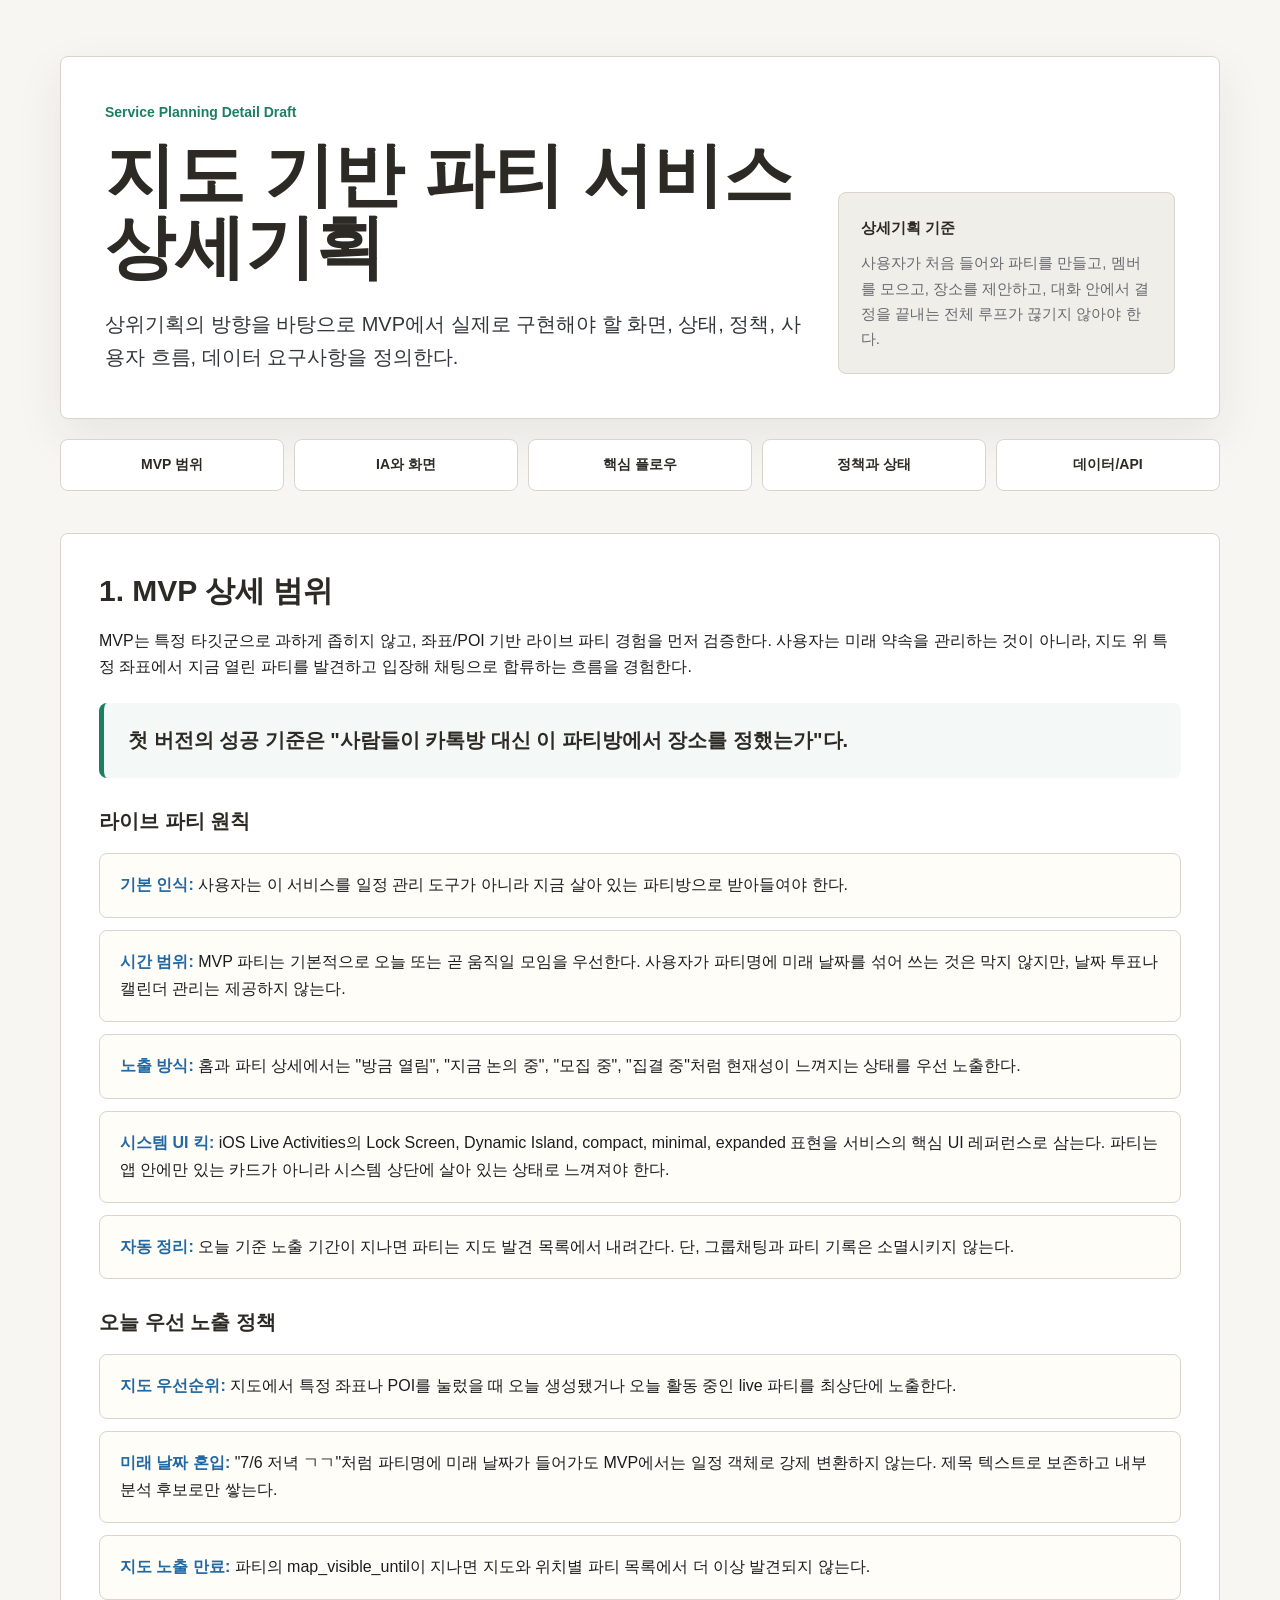
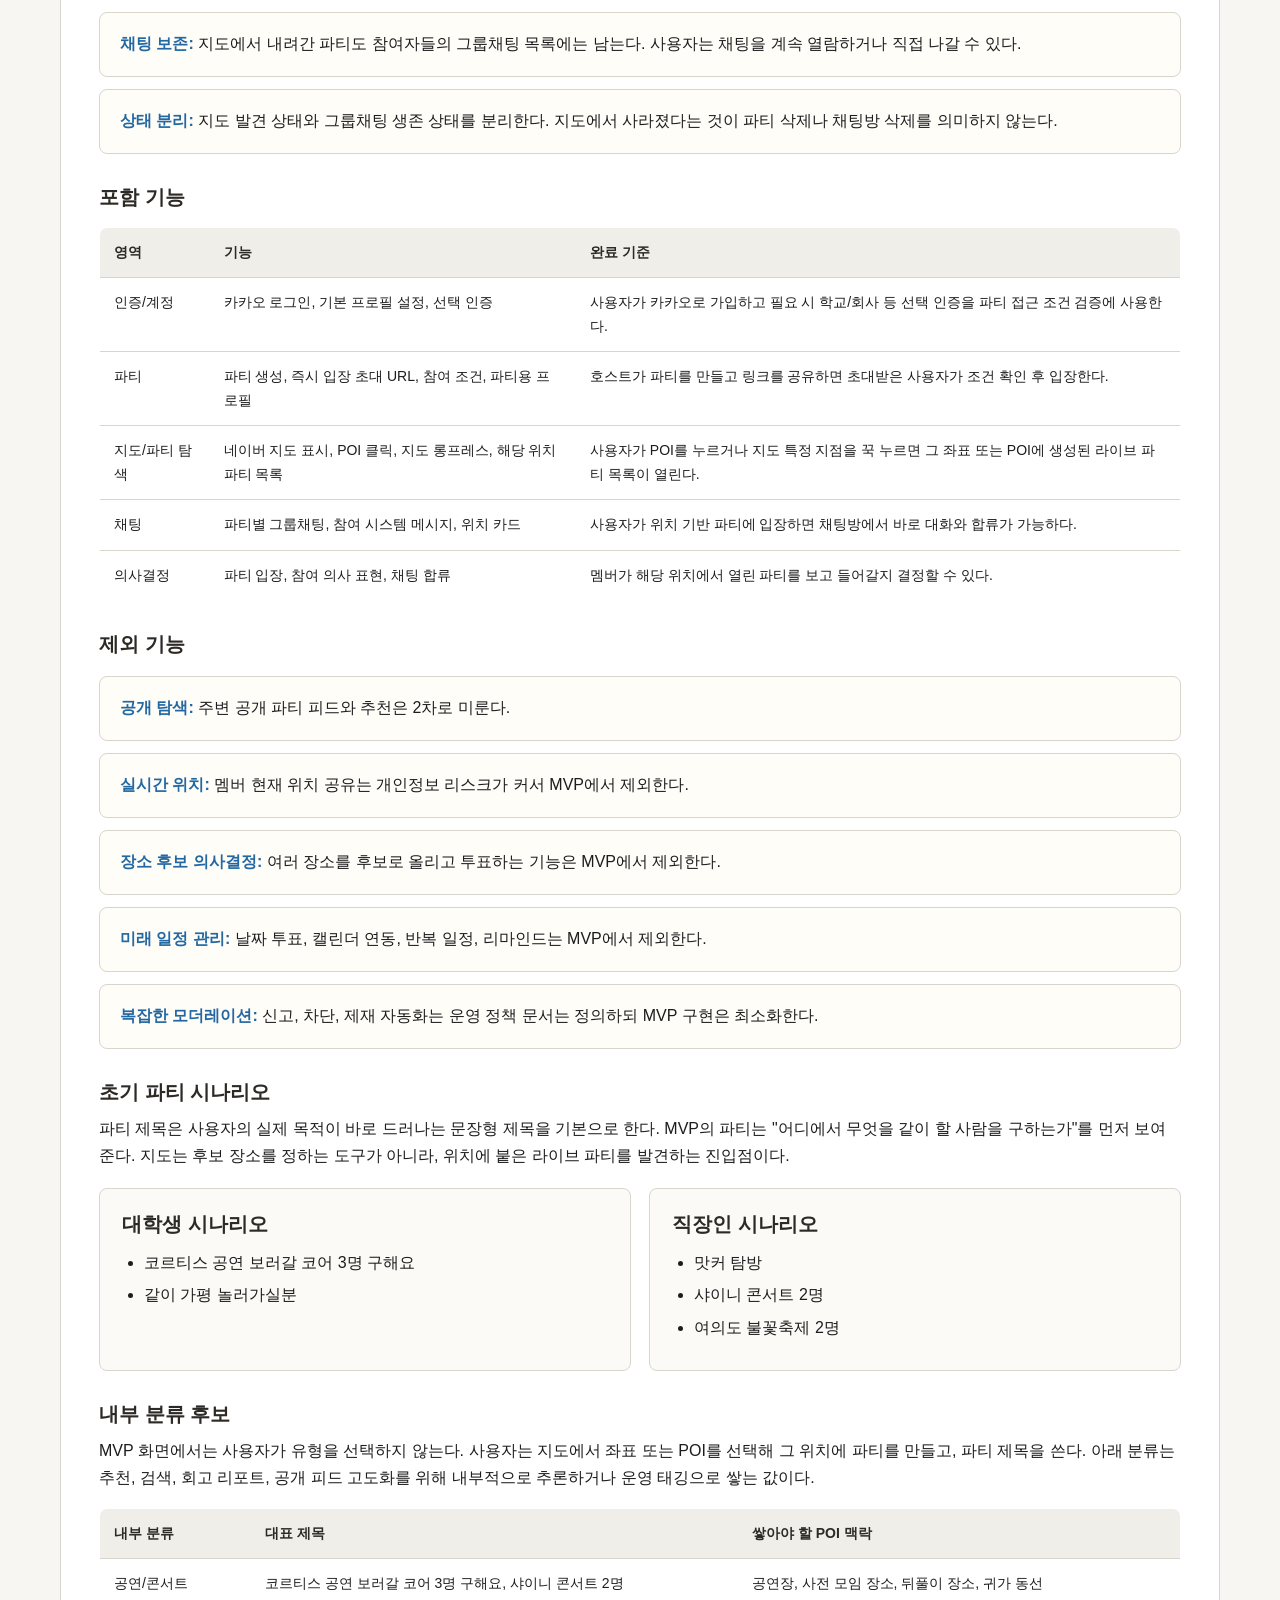
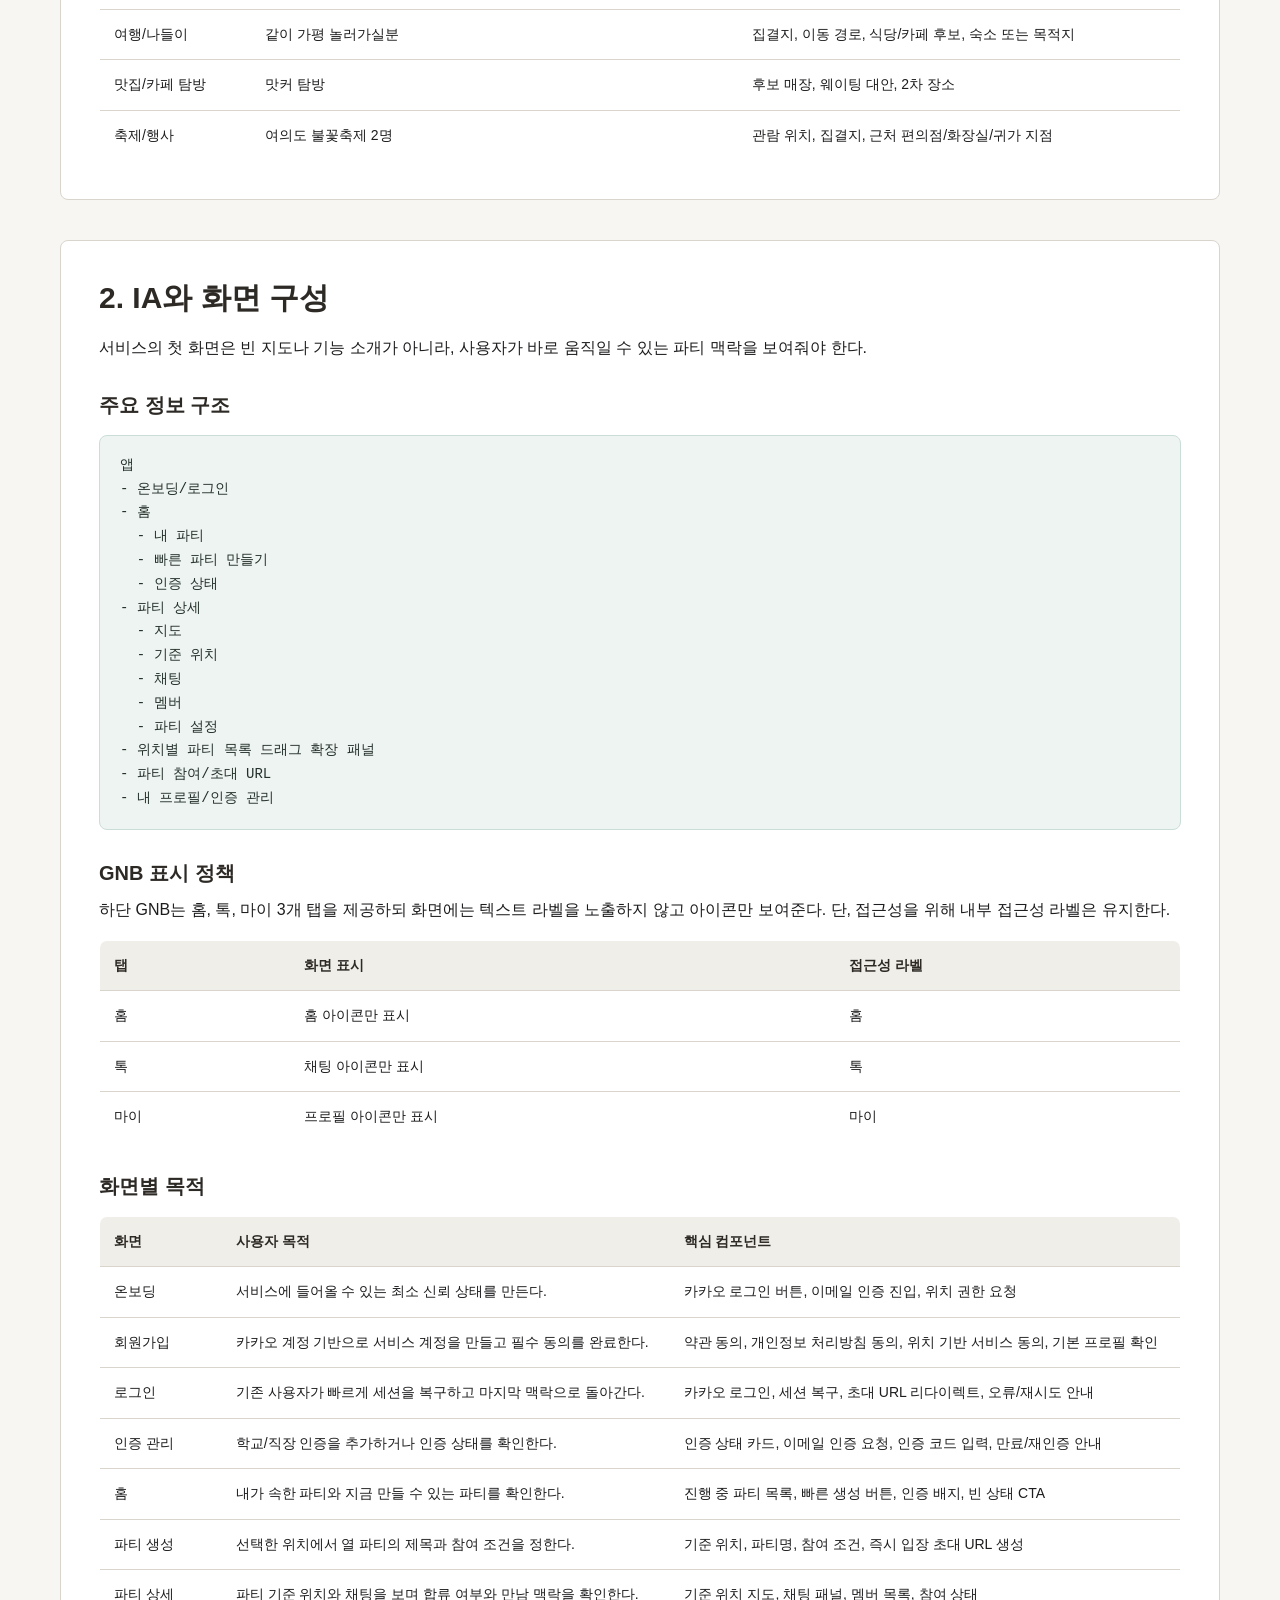
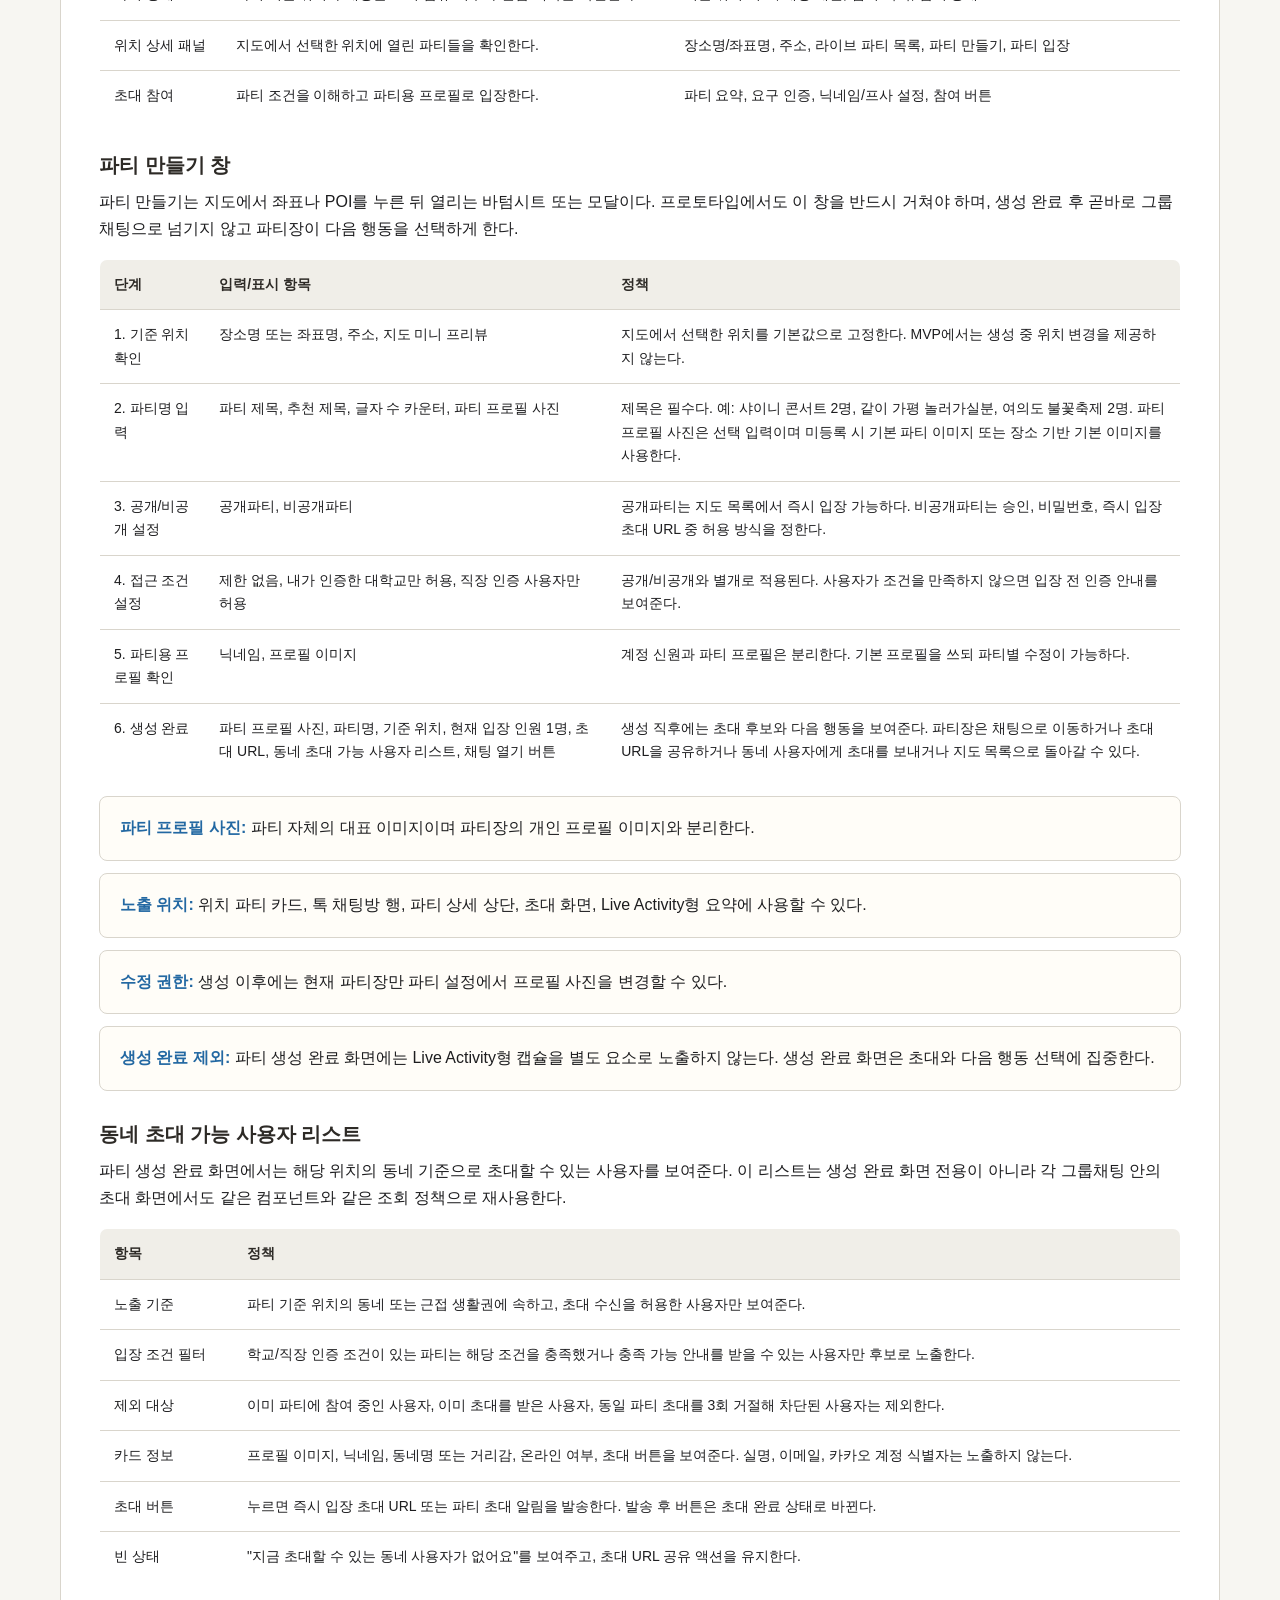
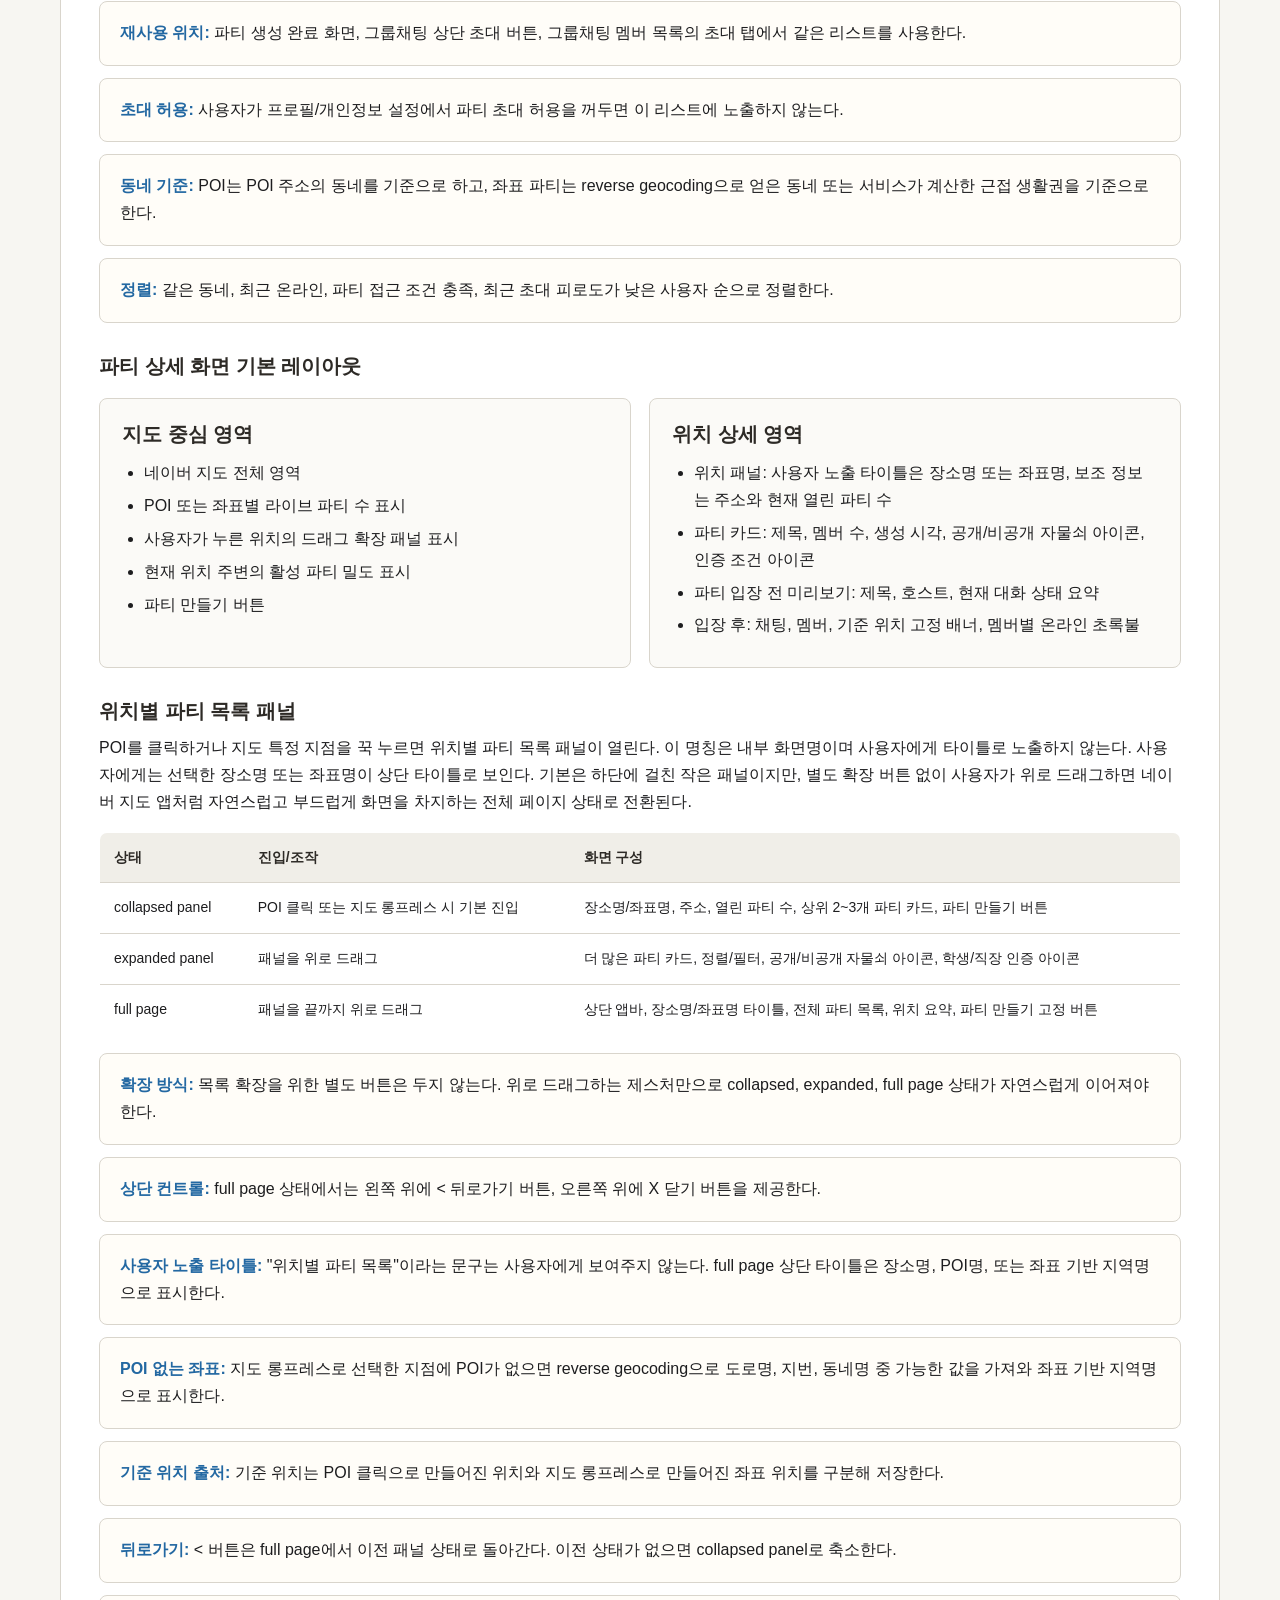
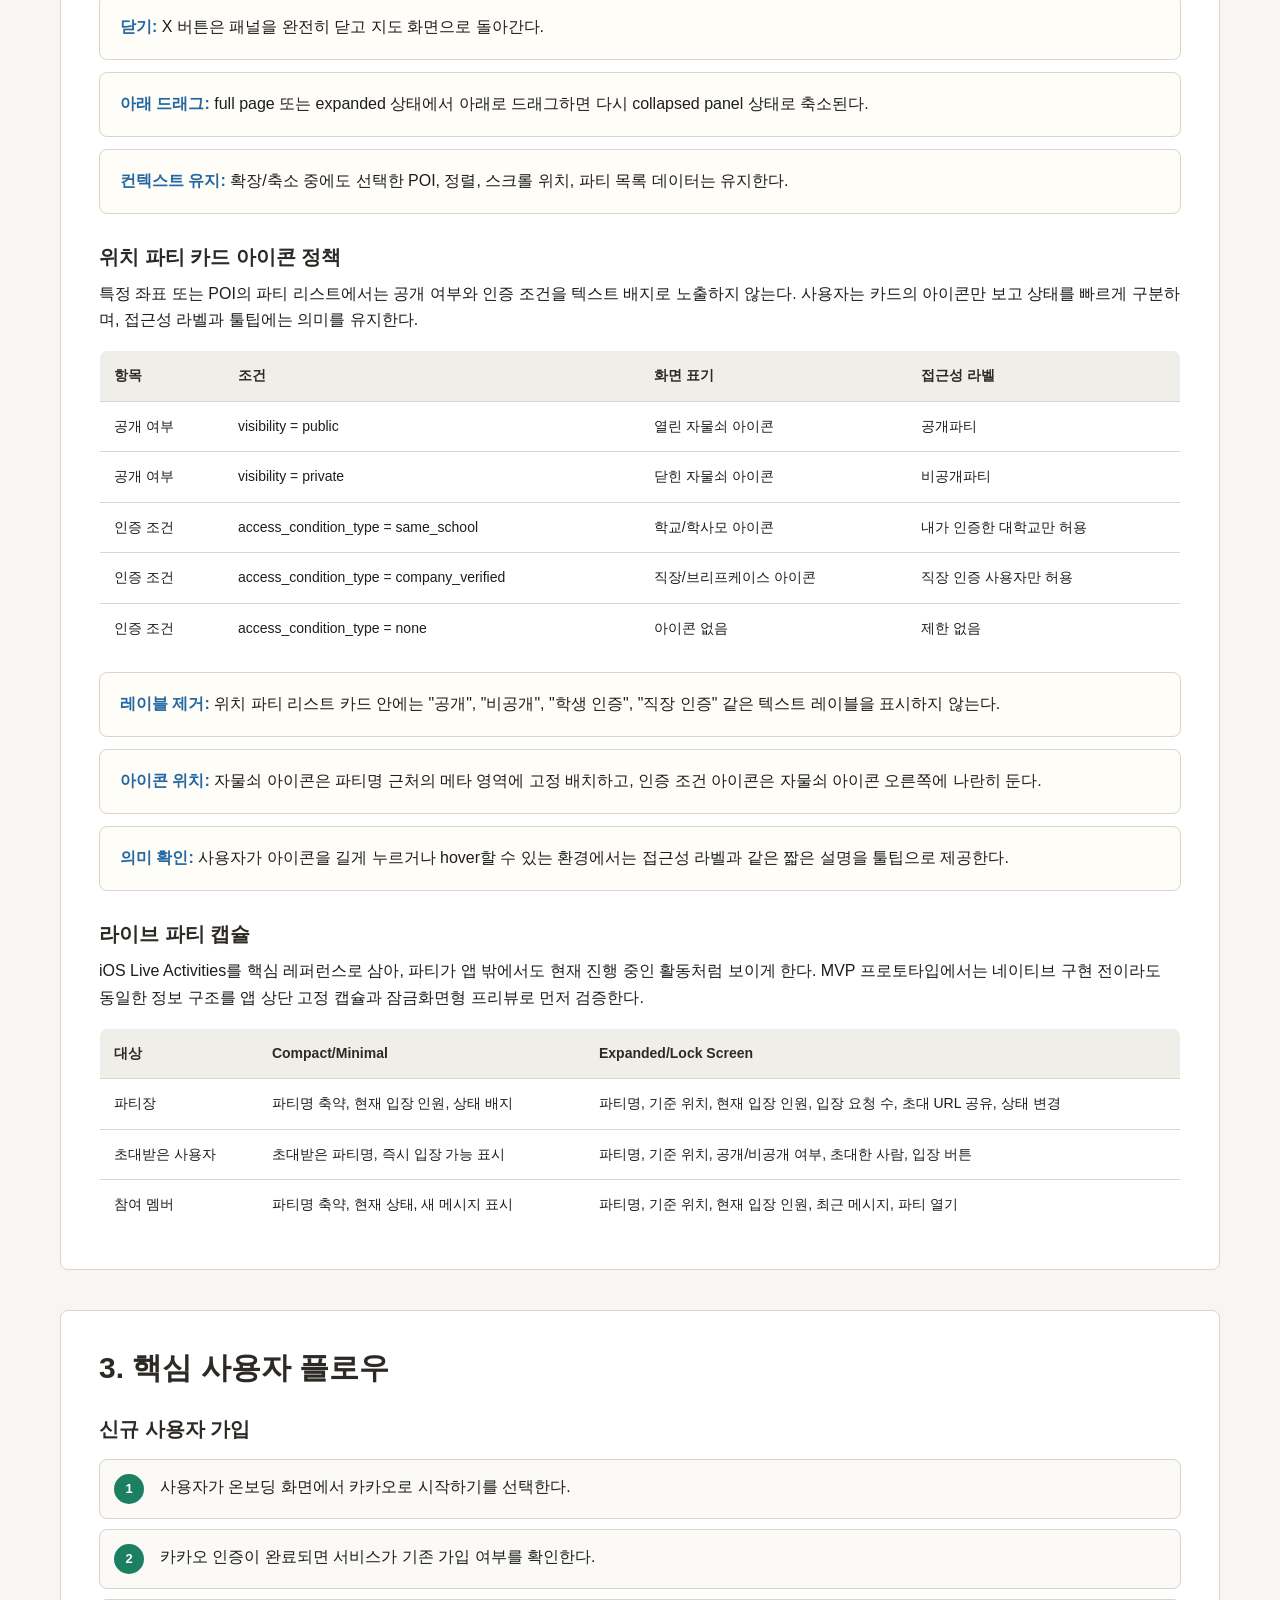
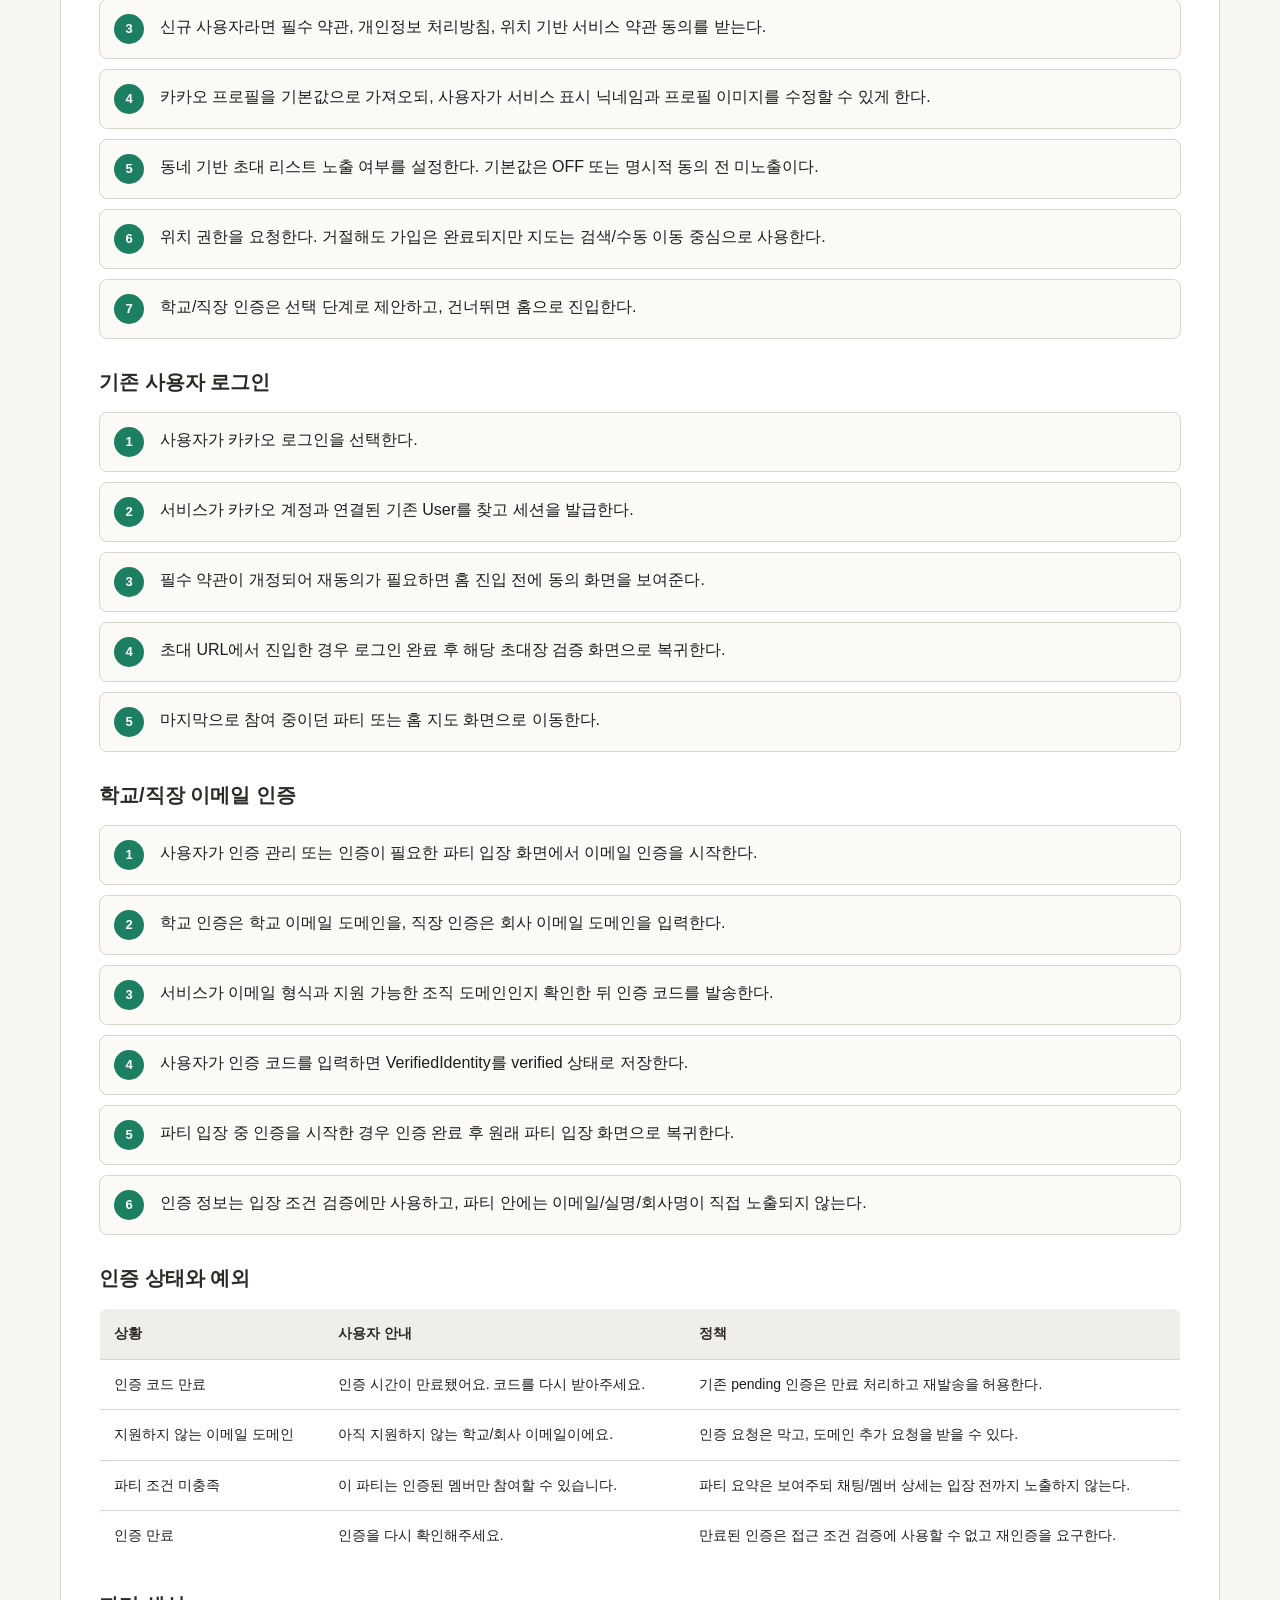
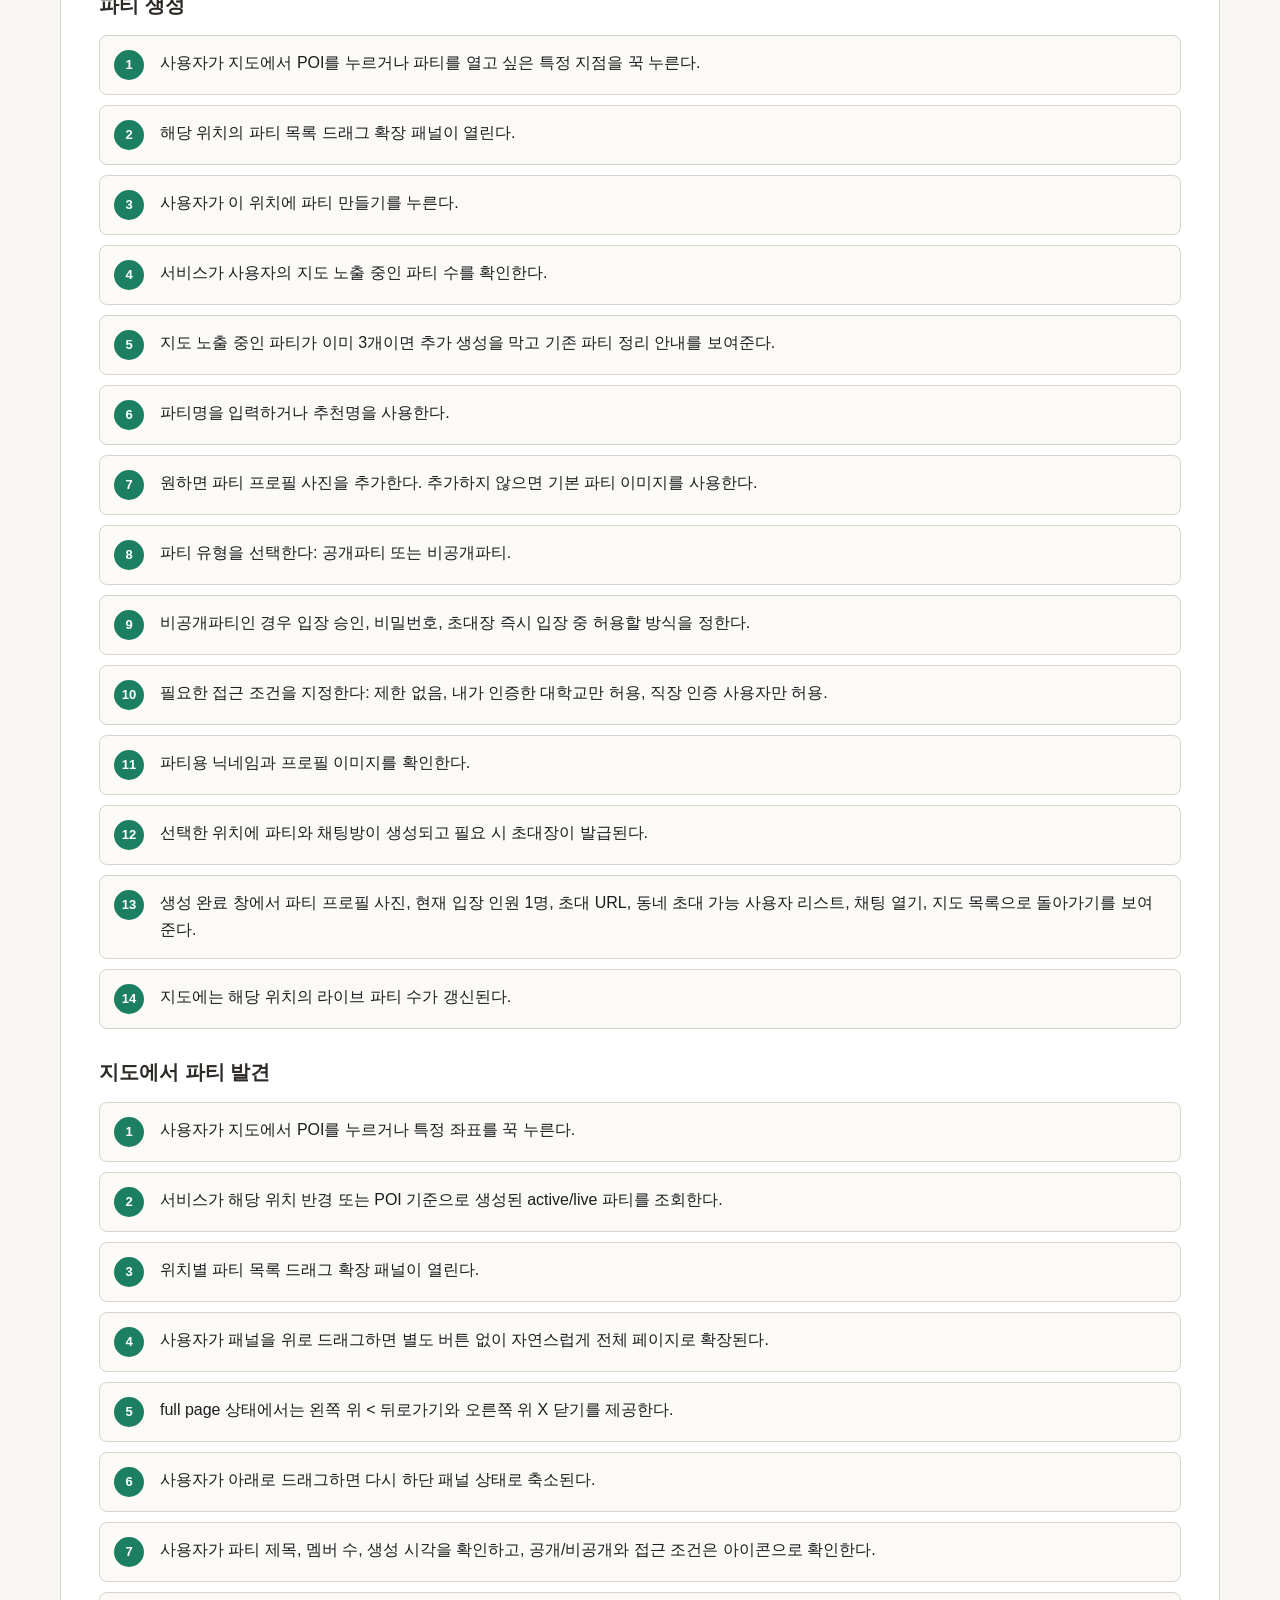
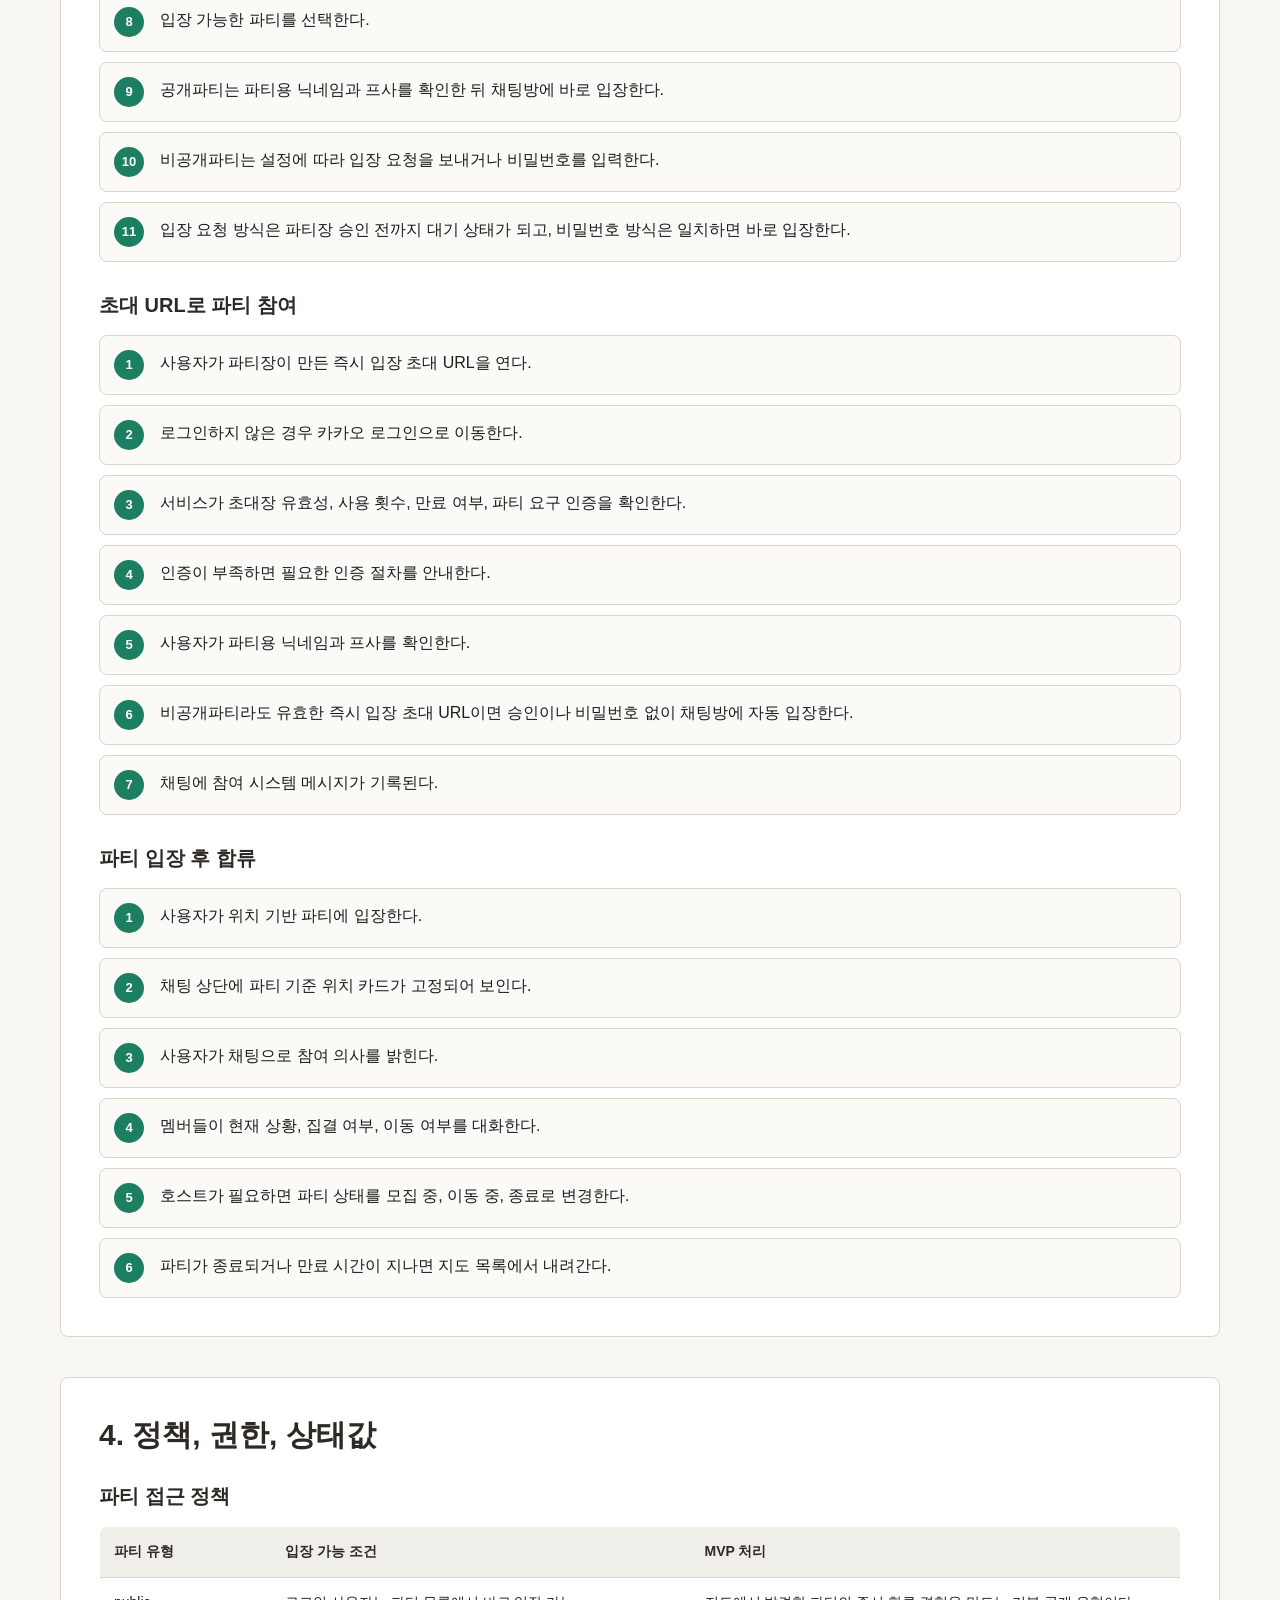
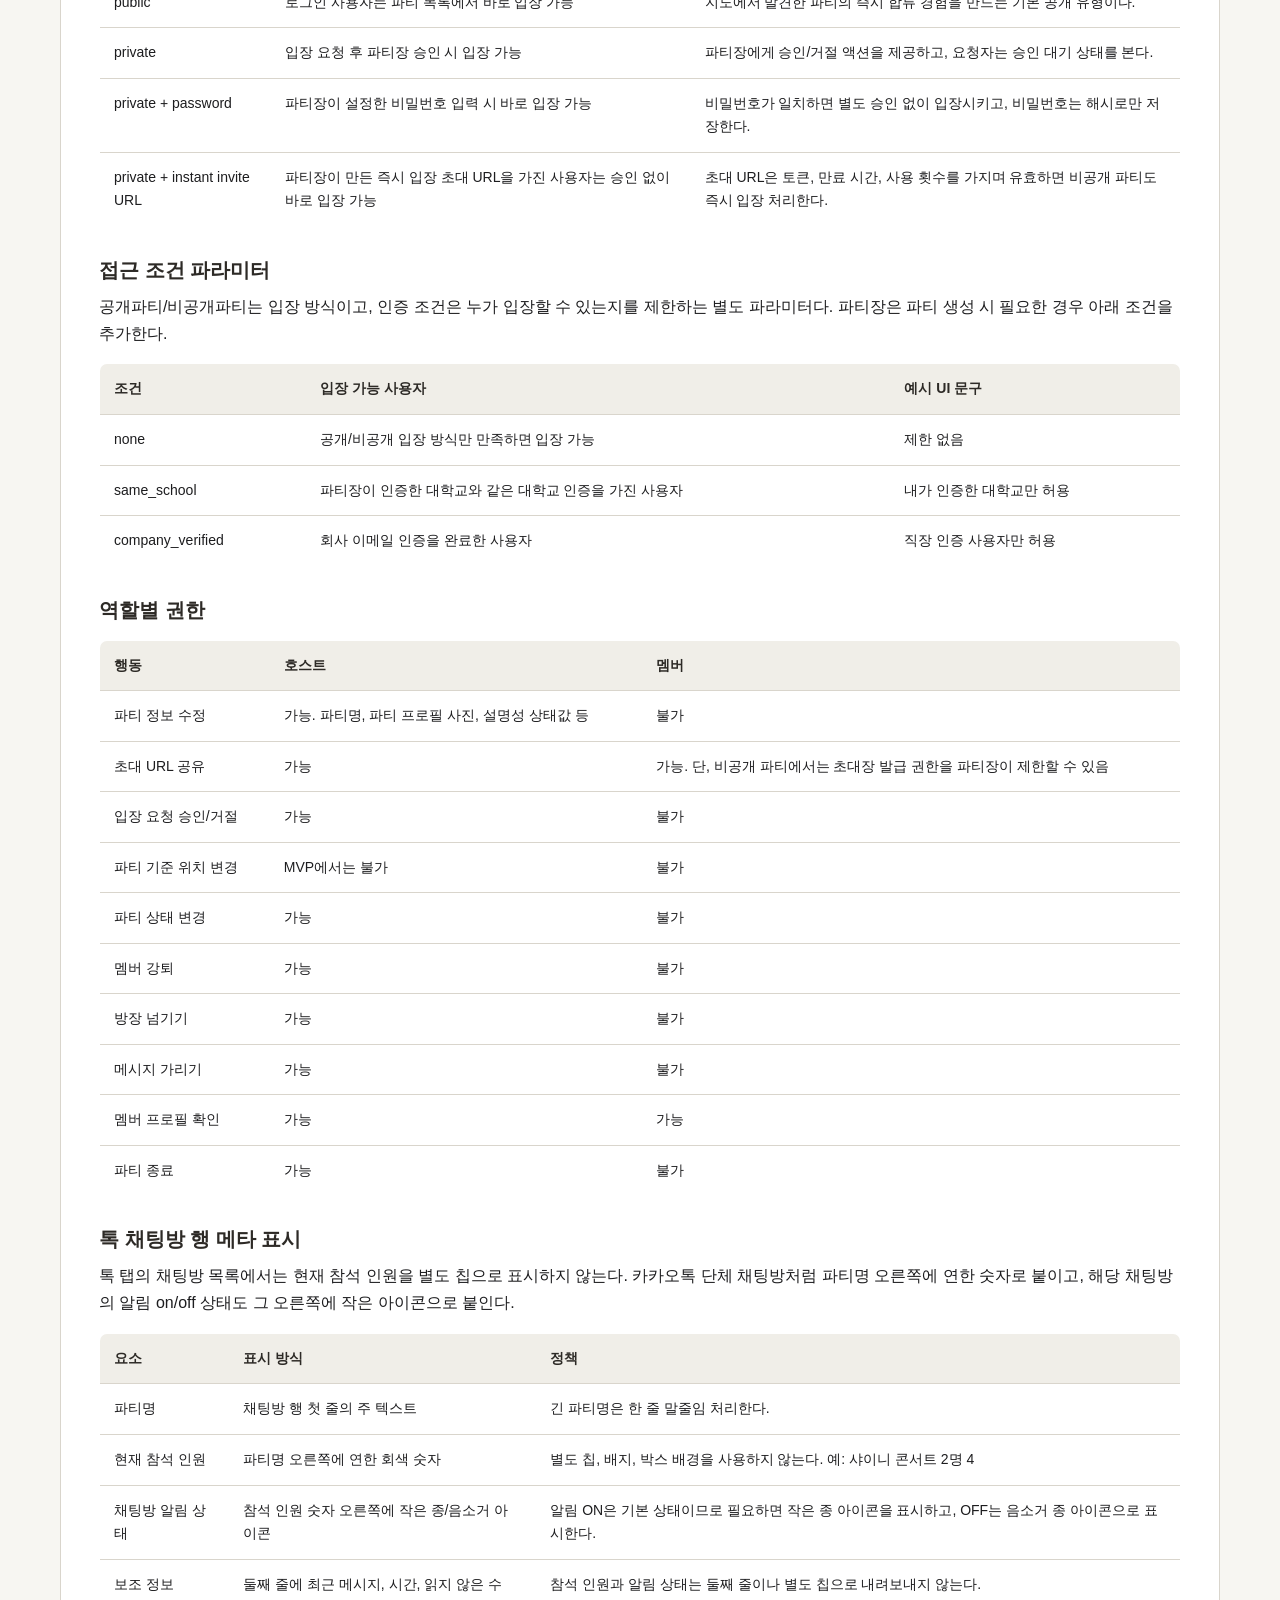
==== commit 86bf3824: "Reflect party profile and chat row metadata" ====
--- a/상세기획.html
+++ b/상세기획.html
@@ -650,8 +650,8 @@
           </tr>
           <tr>
             <td>2. 파티명 입력</td>
-            <td>파티 제목, 추천 제목, 글자 수 카운터</td>
-            <td>제목은 필수다. 예: 샤이니 콘서트 2명, 같이 가평 놀러가실분, 여의도 불꽃축제 2명.</td>
+            <td>파티 제목, 추천 제목, 글자 수 카운터, 파티 프로필 사진</td>
+            <td>제목은 필수다. 예: 샤이니 콘서트 2명, 같이 가평 놀러가실분, 여의도 불꽃축제 2명. 파티 프로필 사진은 선택 입력이며 미등록 시 기본 파티 이미지 또는 장소 기반 기본 이미지를 사용한다.</td>
           </tr>
           <tr>
             <td>3. 공개/비공개 설정</td>
@@ -670,11 +670,17 @@
           </tr>
           <tr>
             <td>6. 생성 완료</td>
-            <td>파티명, 기준 위치, 현재 입장 인원 1명, 초대 URL, 동네 초대 가능 사용자 리스트, 채팅 열기 버튼</td>
-            <td>생성 직후 Live Activity형 캡슐과 초대 후보를 보여준다. 파티장은 채팅으로 이동하거나 초대 URL을 공유하거나 동네 사용자에게 초대를 보내거나 지도 목록으로 돌아갈 수 있다.</td>
-          </tr>
-        </tbody>
-      </table>
+            <td>파티 프로필 사진, 파티명, 기준 위치, 현재 입장 인원 1명, 초대 URL, 동네 초대 가능 사용자 리스트, 채팅 열기 버튼</td>
+            <td>생성 직후에는 초대 후보와 다음 행동을 보여준다. 파티장은 채팅으로 이동하거나 초대 URL을 공유하거나 동네 사용자에게 초대를 보내거나 지도 목록으로 돌아갈 수 있다.</td>
+          </tr>
+        </tbody>
+      </table>
+      <div class="principles">
+        <div class="principle"><strong>파티 프로필 사진:</strong> 파티 자체의 대표 이미지이며 파티장의 개인 프로필 이미지와 분리한다.</div>
+        <div class="principle"><strong>노출 위치:</strong> 위치 파티 카드, 톡 채팅방 행, 파티 상세 상단, 초대 화면, Live Activity형 요약에 사용할 수 있다.</div>
+        <div class="principle"><strong>수정 권한:</strong> 생성 이후에는 현재 파티장만 파티 설정에서 프로필 사진을 변경할 수 있다.</div>
+        <div class="principle"><strong>생성 완료 제외:</strong> 파티 생성 완료 화면에는 Live Activity형 캡슐을 별도 요소로 노출하지 않는다. 생성 완료 화면은 초대와 다음 행동 선택에 집중한다.</div>
+      </div>
 
       <h3>동네 초대 가능 사용자 리스트</h3>
       <p>
@@ -954,12 +960,13 @@
         <li>서비스가 사용자의 지도 노출 중인 파티 수를 확인한다.</li>
         <li>지도 노출 중인 파티가 이미 3개이면 추가 생성을 막고 기존 파티 정리 안내를 보여준다.</li>
         <li>파티명을 입력하거나 추천명을 사용한다.</li>
+        <li>원하면 파티 프로필 사진을 추가한다. 추가하지 않으면 기본 파티 이미지를 사용한다.</li>
         <li>파티 유형을 선택한다: 공개파티 또는 비공개파티.</li>
         <li>비공개파티인 경우 입장 승인, 비밀번호, 초대장 즉시 입장 중 허용할 방식을 정한다.</li>
         <li>필요한 접근 조건을 지정한다: 제한 없음, 내가 인증한 대학교만 허용, 직장 인증 사용자만 허용.</li>
         <li>파티용 닉네임과 프로필 이미지를 확인한다.</li>
         <li>선택한 위치에 파티와 채팅방이 생성되고 필요 시 초대장이 발급된다.</li>
-        <li>생성 완료 창에서 현재 입장 인원 1명, 초대 URL, 동네 초대 가능 사용자 리스트, 채팅 열기, 지도 목록으로 돌아가기를 보여준다.</li>
+        <li>생성 완료 창에서 파티 프로필 사진, 현재 입장 인원 1명, 초대 URL, 동네 초대 가능 사용자 리스트, 채팅 열기, 지도 목록으로 돌아가기를 보여준다.</li>
         <li>지도에는 해당 위치의 라이브 파티 수가 갱신된다.</li>
       </ol>
 
@@ -1080,7 +1087,7 @@
         <tbody>
           <tr>
             <td>파티 정보 수정</td>
-            <td>가능</td>
+            <td>가능. 파티명, 파티 프로필 사진, 설명성 상태값 등</td>
             <td>불가</td>
           </tr>
           <tr>
@@ -1130,6 +1137,49 @@
           </tr>
         </tbody>
       </table>
+
+      <h3>톡 채팅방 행 메타 표시</h3>
+      <p>
+        톡 탭의 채팅방 목록에서는 현재 참석 인원을 별도 칩으로 표시하지 않는다.
+        카카오톡 단체 채팅방처럼 파티명 오른쪽에 연한 숫자로 붙이고, 해당 채팅방의
+        알림 on/off 상태도 그 오른쪽에 작은 아이콘으로 붙인다.
+      </p>
+      <table>
+        <thead>
+          <tr>
+            <th>요소</th>
+            <th>표시 방식</th>
+            <th>정책</th>
+          </tr>
+        </thead>
+        <tbody>
+          <tr>
+            <td>파티명</td>
+            <td>채팅방 행 첫 줄의 주 텍스트</td>
+            <td>긴 파티명은 한 줄 말줄임 처리한다.</td>
+          </tr>
+          <tr>
+            <td>현재 참석 인원</td>
+            <td>파티명 오른쪽에 연한 회색 숫자</td>
+            <td>별도 칩, 배지, 박스 배경을 사용하지 않는다. 예: 샤이니 콘서트 2명 4</td>
+          </tr>
+          <tr>
+            <td>채팅방 알림 상태</td>
+            <td>참석 인원 숫자 오른쪽에 작은 종/음소거 아이콘</td>
+            <td>알림 ON은 기본 상태이므로 필요하면 작은 종 아이콘을 표시하고, OFF는 음소거 종 아이콘으로 표시한다.</td>
+          </tr>
+          <tr>
+            <td>보조 정보</td>
+            <td>둘째 줄에 최근 메시지, 시간, 읽지 않은 수</td>
+            <td>참석 인원과 알림 상태는 둘째 줄이나 별도 칩으로 내려보내지 않는다.</td>
+          </tr>
+        </tbody>
+      </table>
+      <div class="principles">
+        <div class="principle"><strong>시각 우선순위:</strong> 파티명이 가장 강하고, 참석 인원 숫자는 더 연한 색과 작은 크기로 보여준다.</div>
+        <div class="principle"><strong>아이콘 위치:</strong> 알림 상태 아이콘은 파티명 행에서 참석 인원 숫자 바로 오른쪽에 배치한다.</div>
+        <div class="principle"><strong>레이아웃 안정성:</strong> 파티명이 길어도 참석 인원 숫자와 알림 아이콘은 오른쪽에 유지하고, 파티명만 말줄임 처리한다.</div>
+      </div>
 
       <h3>그룹채팅 목록 제스처</h3>
       <p>
@@ -1158,8 +1208,8 @@
         </tbody>
       </table>
       <div class="principles">
-        <div class="principle"><strong>알림 꺼짐 표시:</strong> 채팅방별 알림을 끈 경우 그룹채팅 목록에서 파티명 왼쪽에 종 모양 음소거 아이콘을 표시한다.</div>
-        <div class="principle"><strong>아이콘 위치:</strong> 음소거 아이콘은 파티명 텍스트 바로 왼쪽에 배치하고, 파티명과 같은 행에서 작게 보여준다.</div>
+        <div class="principle"><strong>알림 상태 표시:</strong> 채팅방별 알림 on/off 상태는 톡 채팅방 행의 참석 인원 숫자 오른쪽에 작은 종/음소거 아이콘으로 표시한다.</div>
+        <div class="principle"><strong>아이콘 위치:</strong> 음소거 아이콘을 파티명 왼쪽에 따로 두지 않는다. 파티명, 참석 인원 숫자, 알림 아이콘이 같은 행에 이어져야 한다.</div>
         <div class="principle"><strong>나가기 확인 문구:</strong> "정말 나가시겠습니까?"</div>
         <div class="principle"><strong>확인 버튼:</strong> 예. 파티에서 나가고 그룹채팅 목록에서 제거한다.</div>
         <div class="principle"><strong>취소 버튼:</strong> 아니오. 다이얼로그를 닫고 채팅방 목록으로 돌아간다.</div>
@@ -1456,6 +1506,7 @@
 Party
 - id
 - title
+- profile_image_url
 - internal_activity_type: concert | trip | food_cafe | festival | meetup | null
 - host_user_id
 - anchor_source: poi | coordinate
@@ -1621,7 +1672,12 @@
           <tr>
             <td>POST</td>
             <td>/parties</td>
-            <td>선택한 좌표 또는 POI에 파티와 채팅방 생성. 사용자의 지도 노출 중인 생성 파티가 3개이면 생성 거부</td>
+            <td>선택한 좌표 또는 POI에 파티와 채팅방 생성. 파티 프로필 사진을 함께 등록할 수 있으며, 사용자의 지도 노출 중인 생성 파티가 3개이면 생성 거부</td>
+          </tr>
+          <tr>
+            <td>PATCH</td>
+            <td>/parties/{partyId}</td>
+            <td>파티장이 파티명, 파티 프로필 사진 등 파티 기본 정보를 수정</td>
           </tr>
           <tr>
             <td>GET</td>
@@ -1838,7 +1894,7 @@
         <div class="principle"><strong>입장 정책:</strong> 파티는 공개파티와 비공개파티로 나눈다. 공개파티는 즉시 입장한다. 비공개파티는 파티장 승인, 비밀번호 입력, 즉시 입장 초대 URL 중 파티장이 허용한 방식으로 입장한다.</div>
         <div class="principle"><strong>접근 조건:</strong> 공개/비공개와 별개로 파티장은 제한 없음, 내가 인증한 대학교만 허용, 직장 인증 사용자만 허용 중 하나를 선택할 수 있다.</div>
         <div class="principle"><strong>초대 피로도 방지:</strong> 동일 사용자가 같은 파티의 초대를 3번 거절하면 해당 파티의 초대를 더 이상 받지 않는다. 이 차단은 해당 파티에만 적용된다.</div>
-        <div class="principle"><strong>호스트 권한:</strong> 1차에서는 파티장이 입장 요청 승인/거절, 비밀번호 설정, 즉시 입장 초대 URL 생성, 파티 상태 변경, 파티 종료를 담당한다.</div>
+        <div class="principle"><strong>호스트 권한:</strong> 1차에서는 파티장이 입장 요청 승인/거절, 비밀번호 설정, 즉시 입장 초대 URL 생성, 파티 프로필 사진 변경, 파티 상태 변경, 파티 종료를 담당한다.</div>
         <div class="principle"><strong>채팅 구현:</strong> MVP부터 실시간 WebSocket 기반으로 간다. 이 서비스에서 채팅은 부가 기능이 아니라 라이브 파티가 살아 있다는 감각을 만드는 핵심 경험이다.</div>
         <div class="principle"><strong>지도 노출 정책:</strong> 지도에서는 오늘 활동 중인 파티를 우선 노출한다. 오늘이 지난 파티는 map_visible_until 이후 지도에서 발견되지 않지만, 참여자의 그룹채팅 목록과 채팅 기록은 유지한다.</div>
         <div class="principle"><strong>생성 한도:</strong> 한 사용자가 지도에 노출 중인 파티는 최대 3개까지 만들 수 있다. 지도에서 내려간 파티와 참여만 한 파티는 집계하지 않는다.</div>
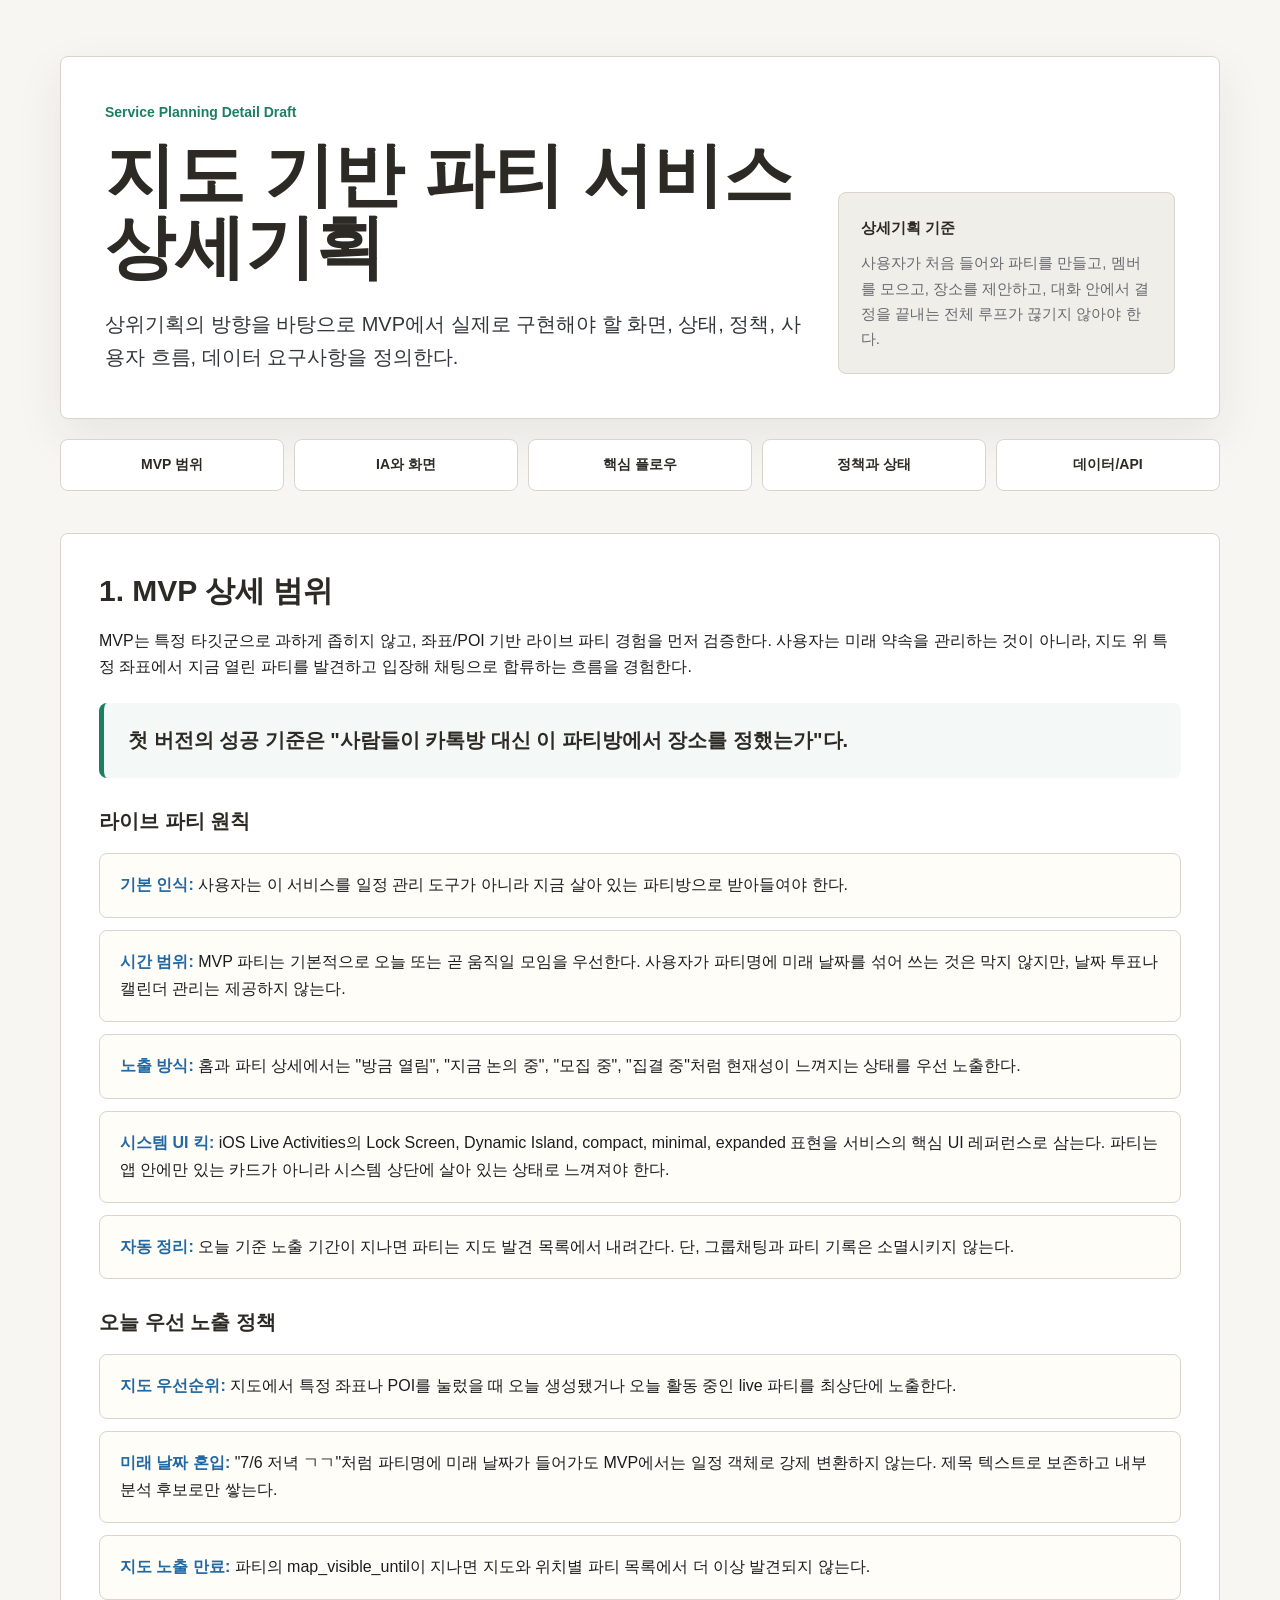
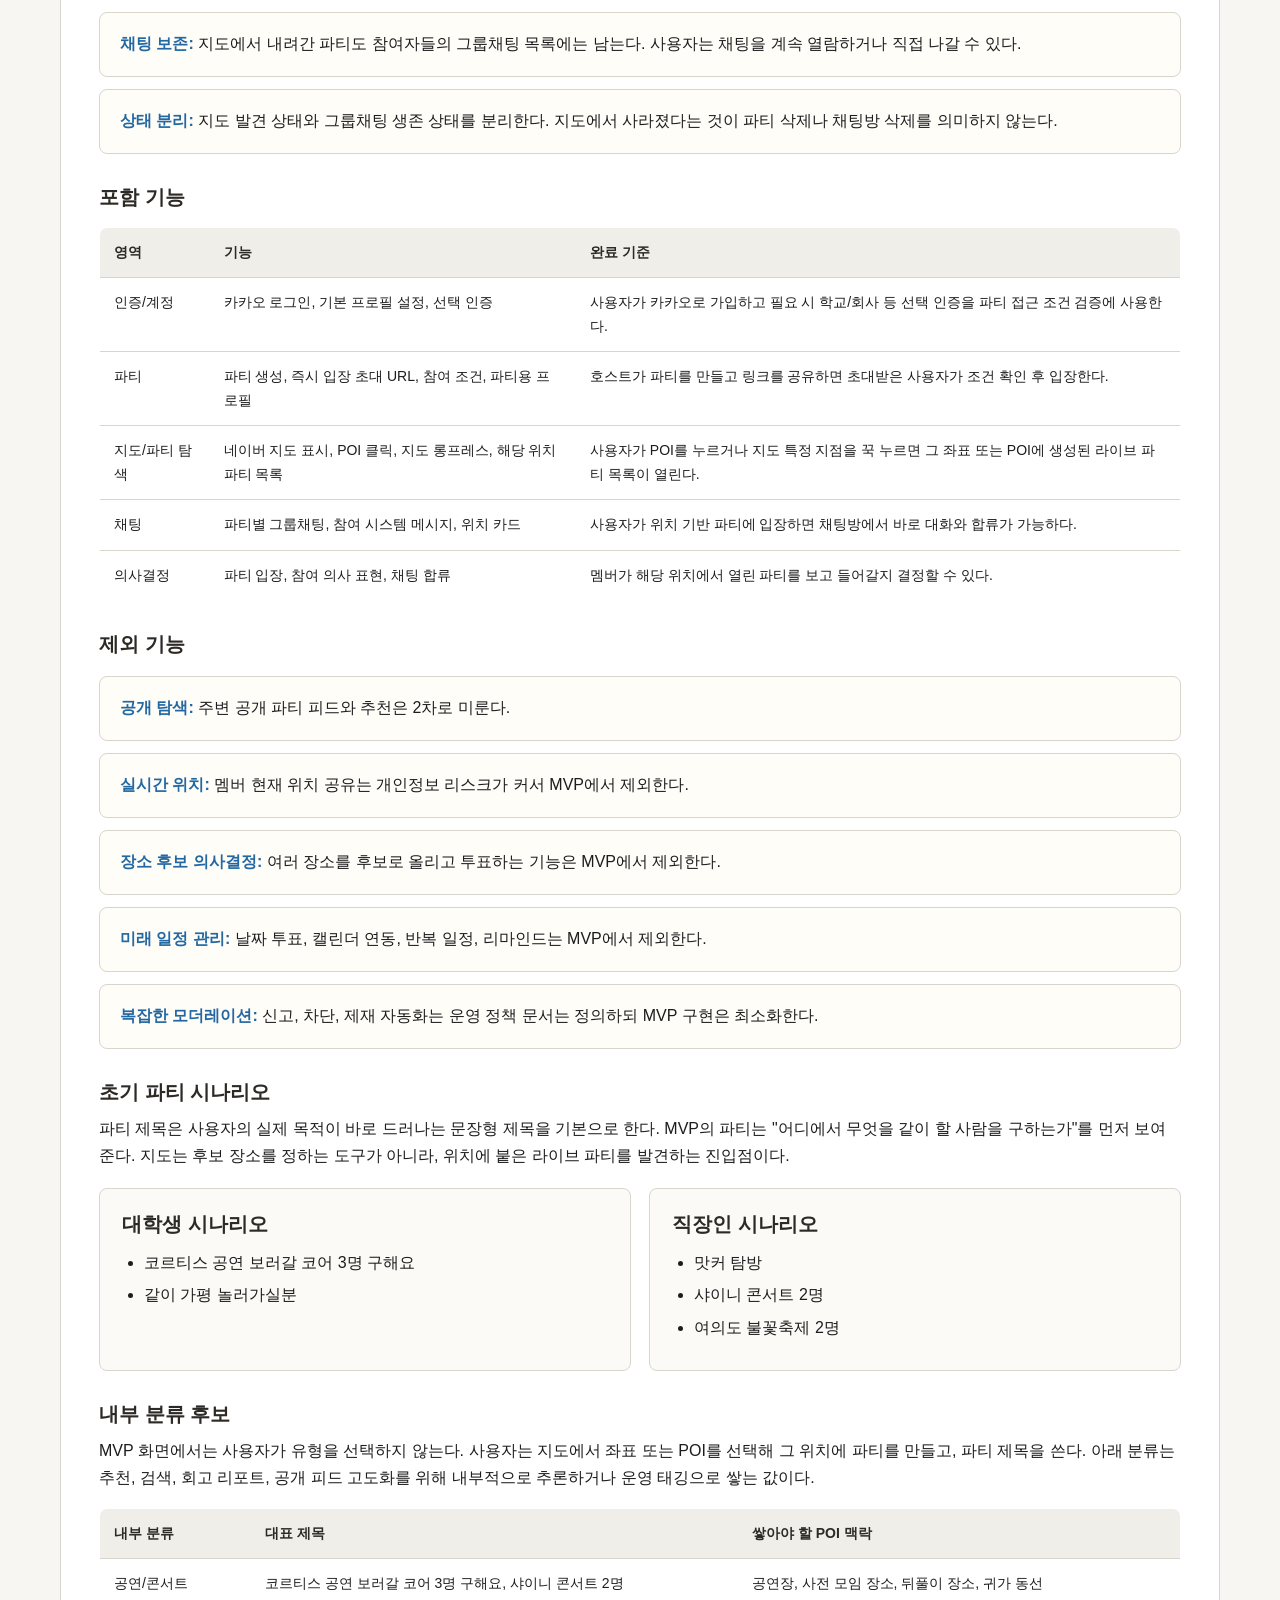
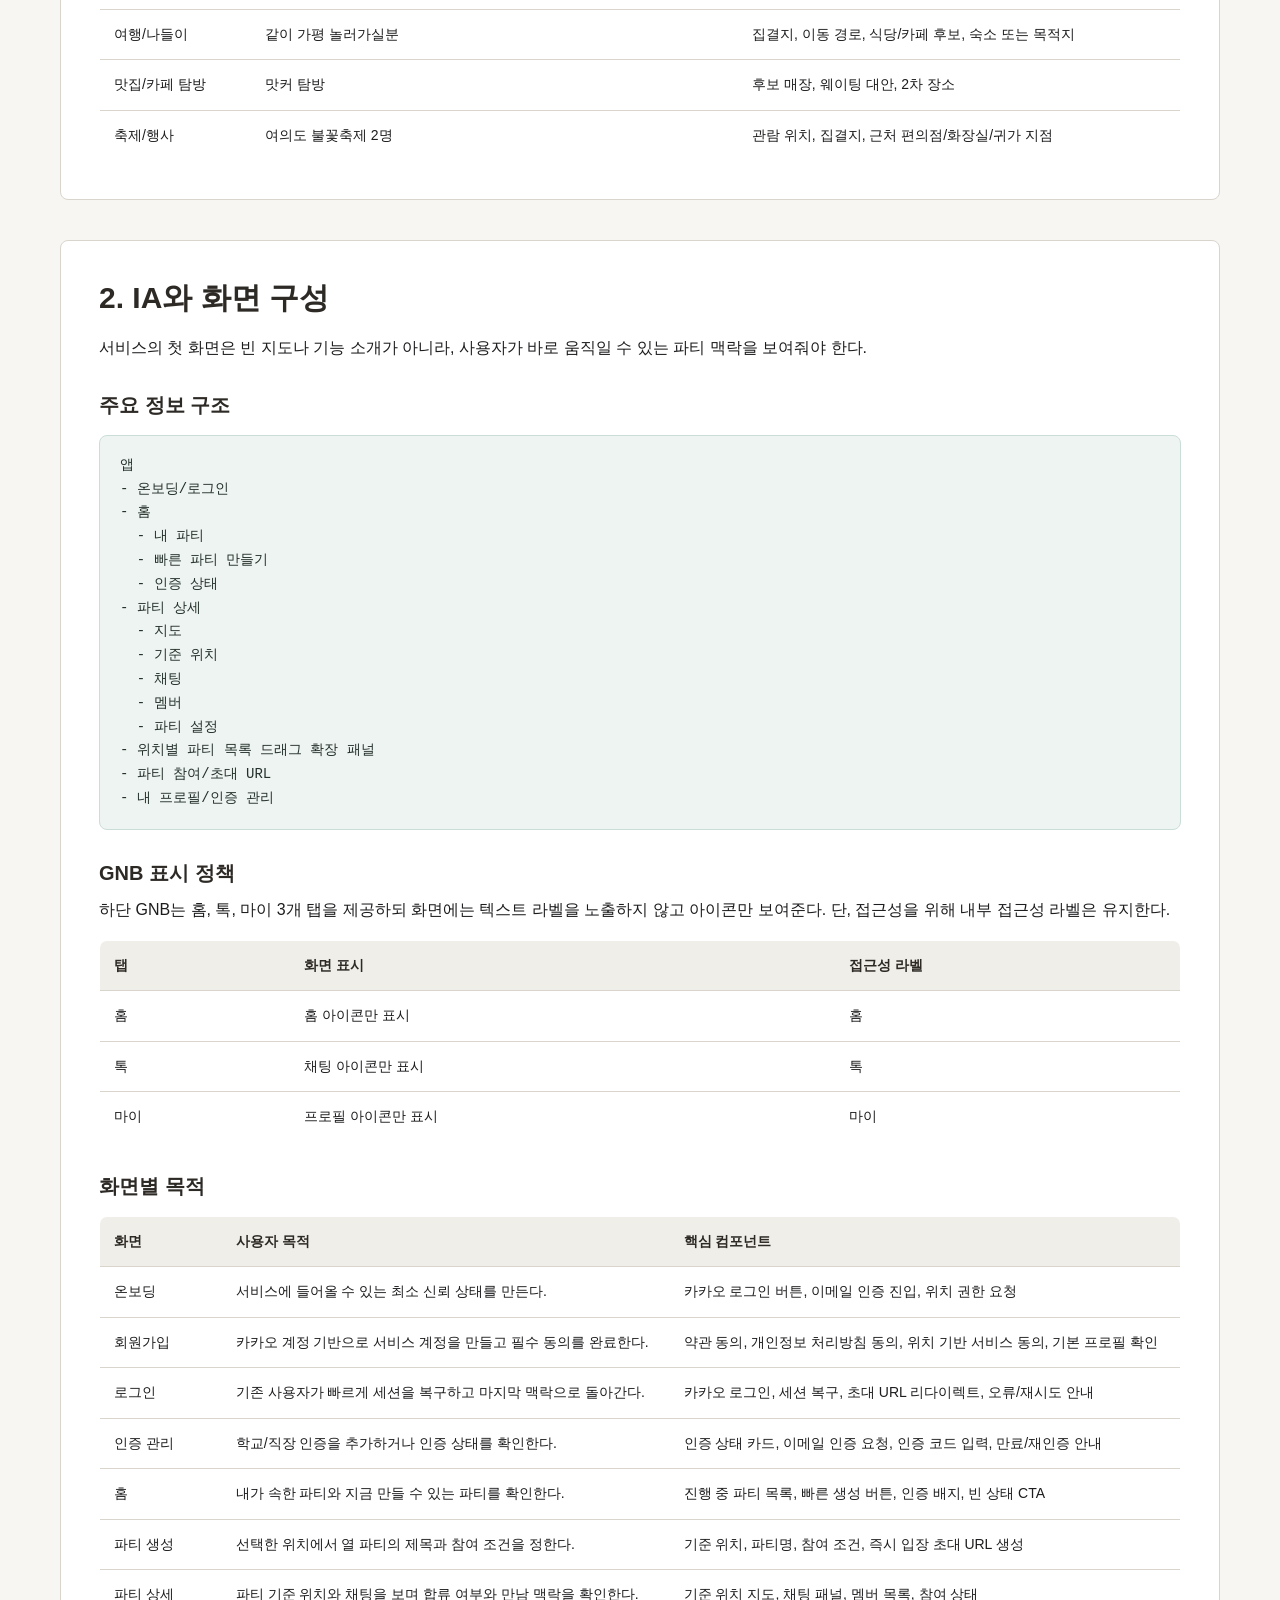
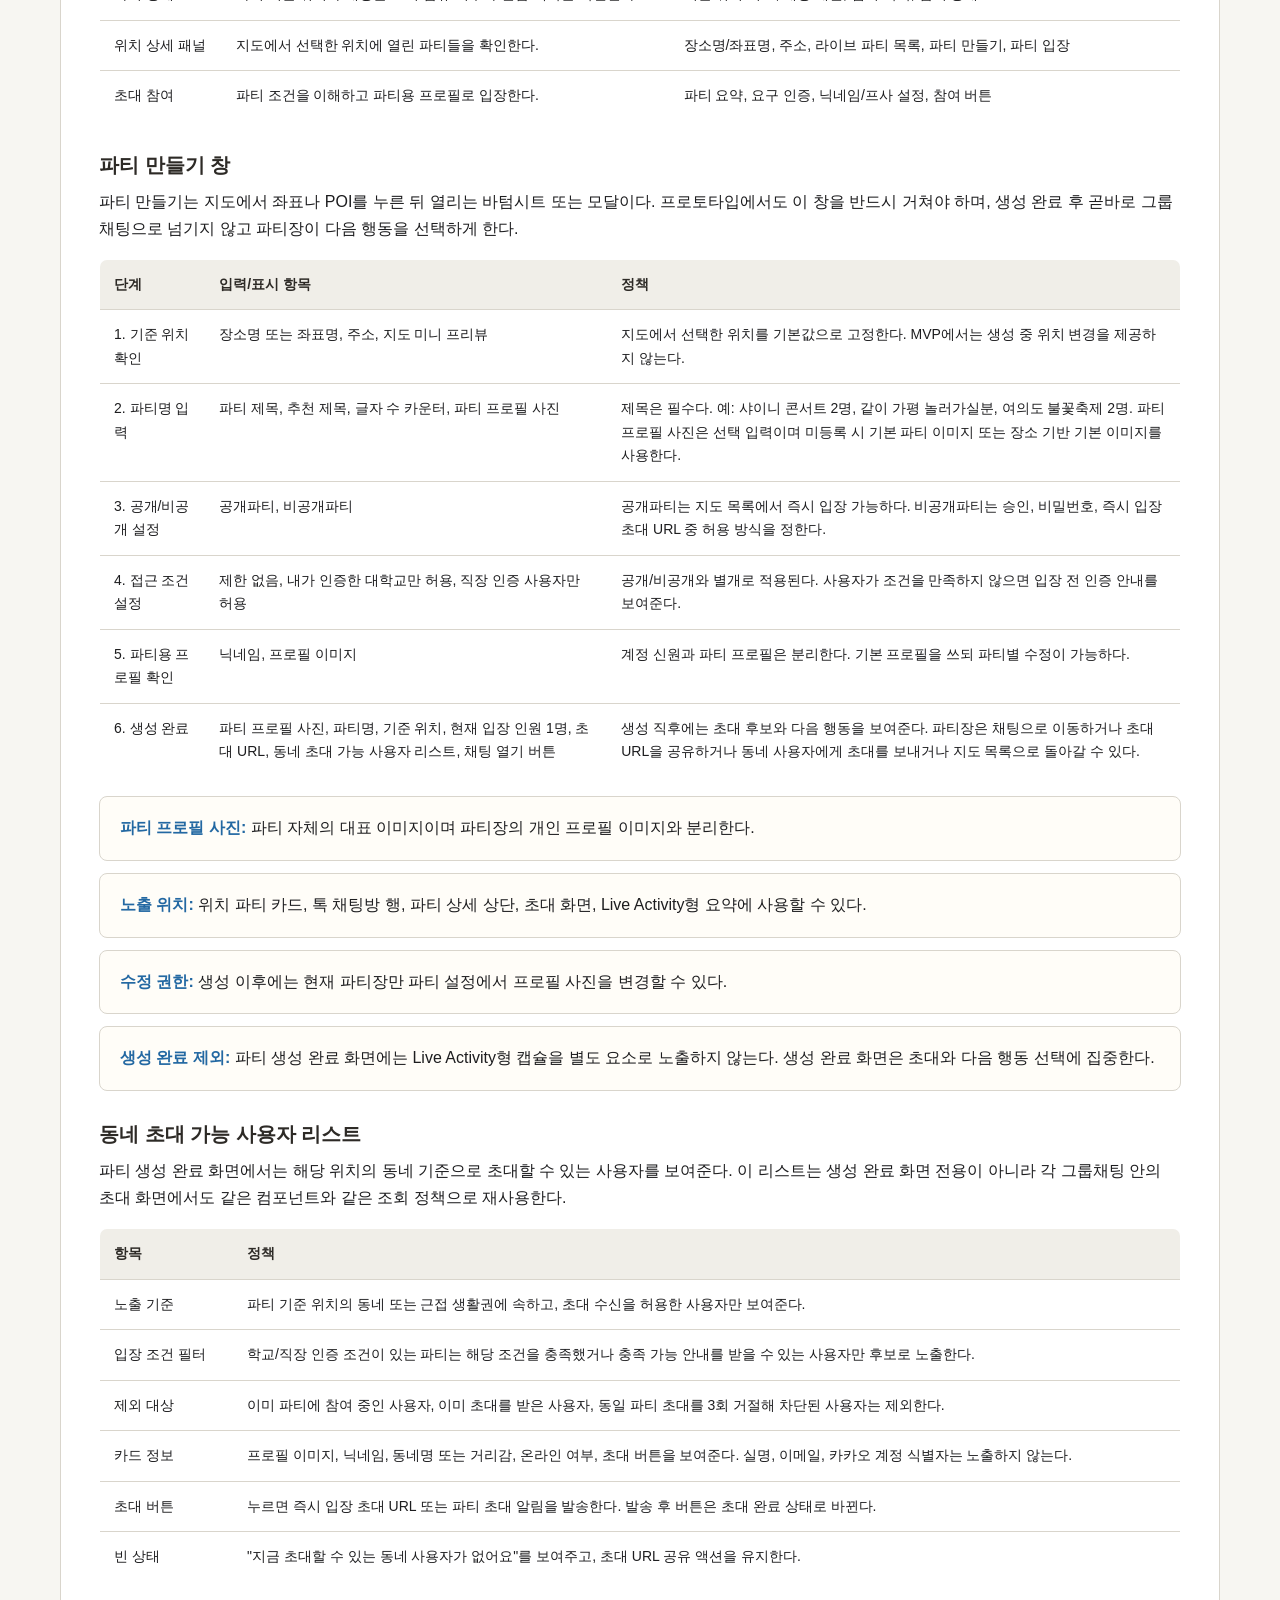
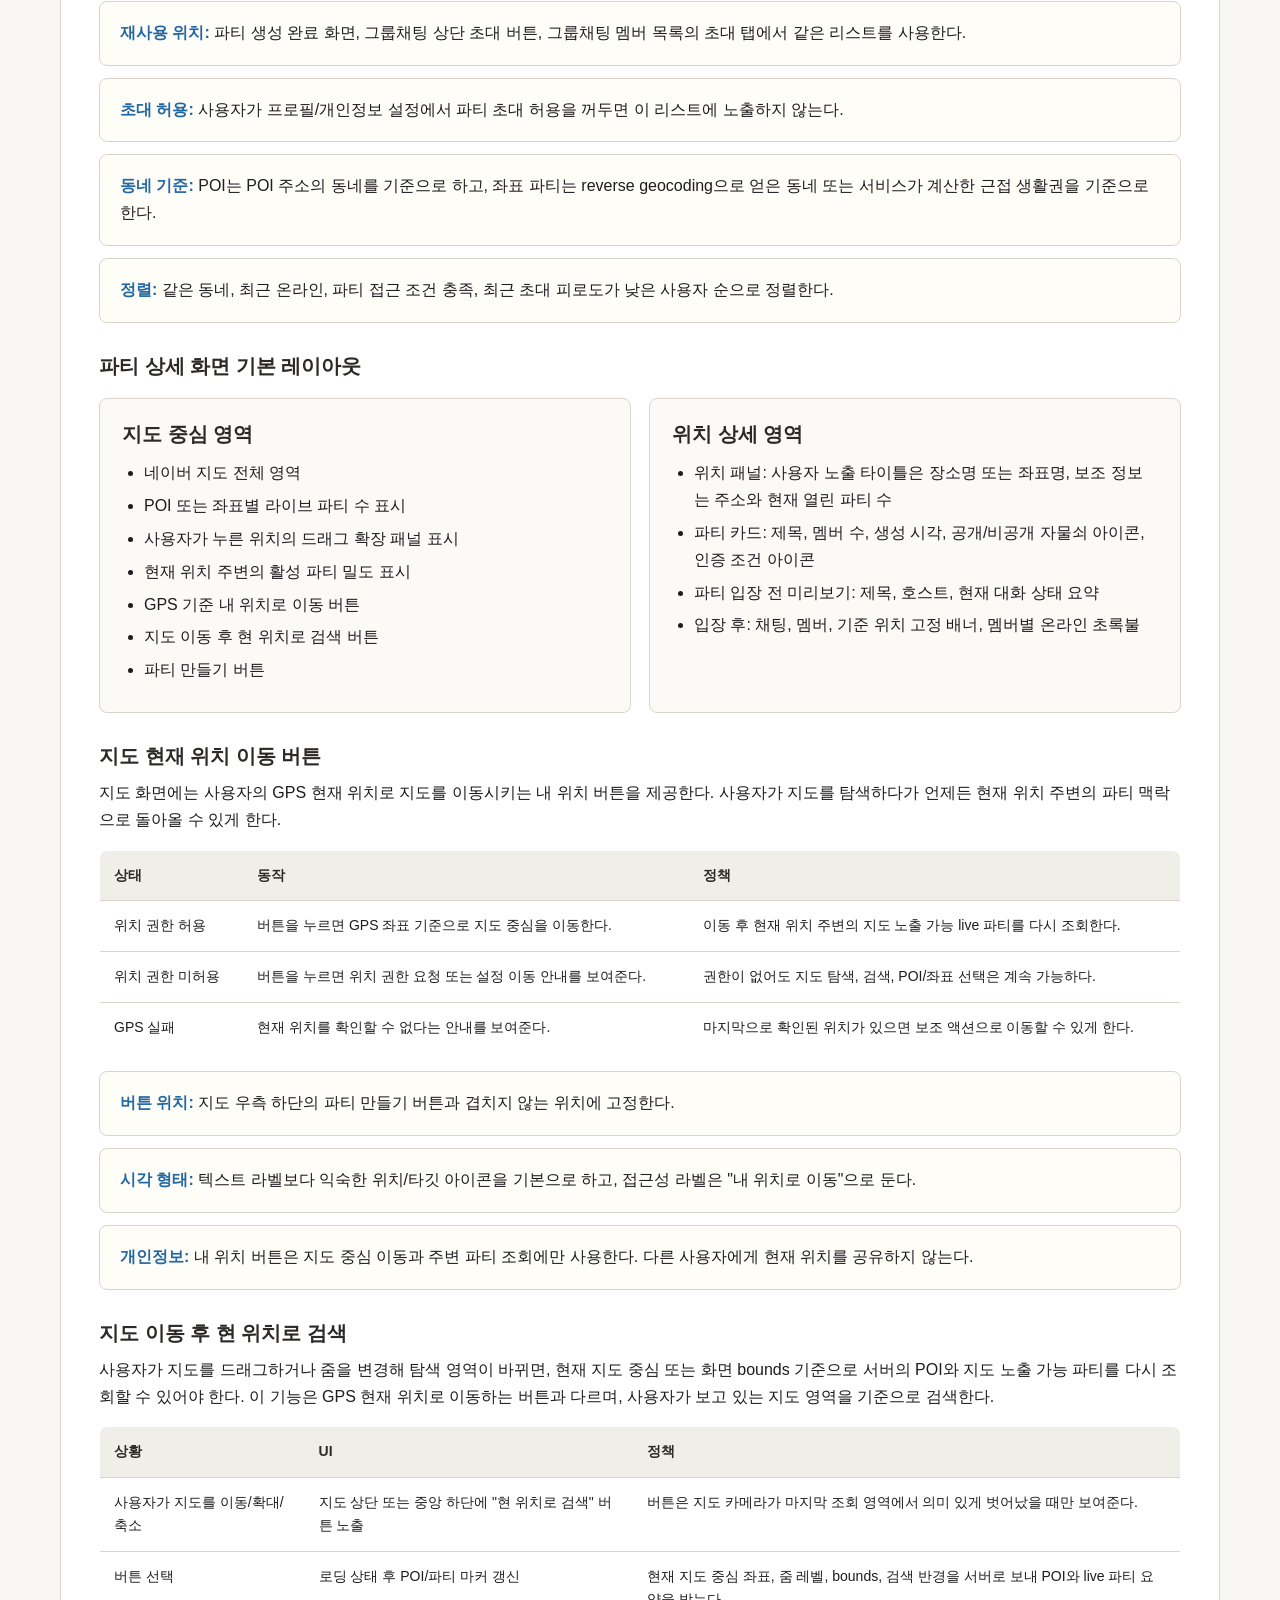
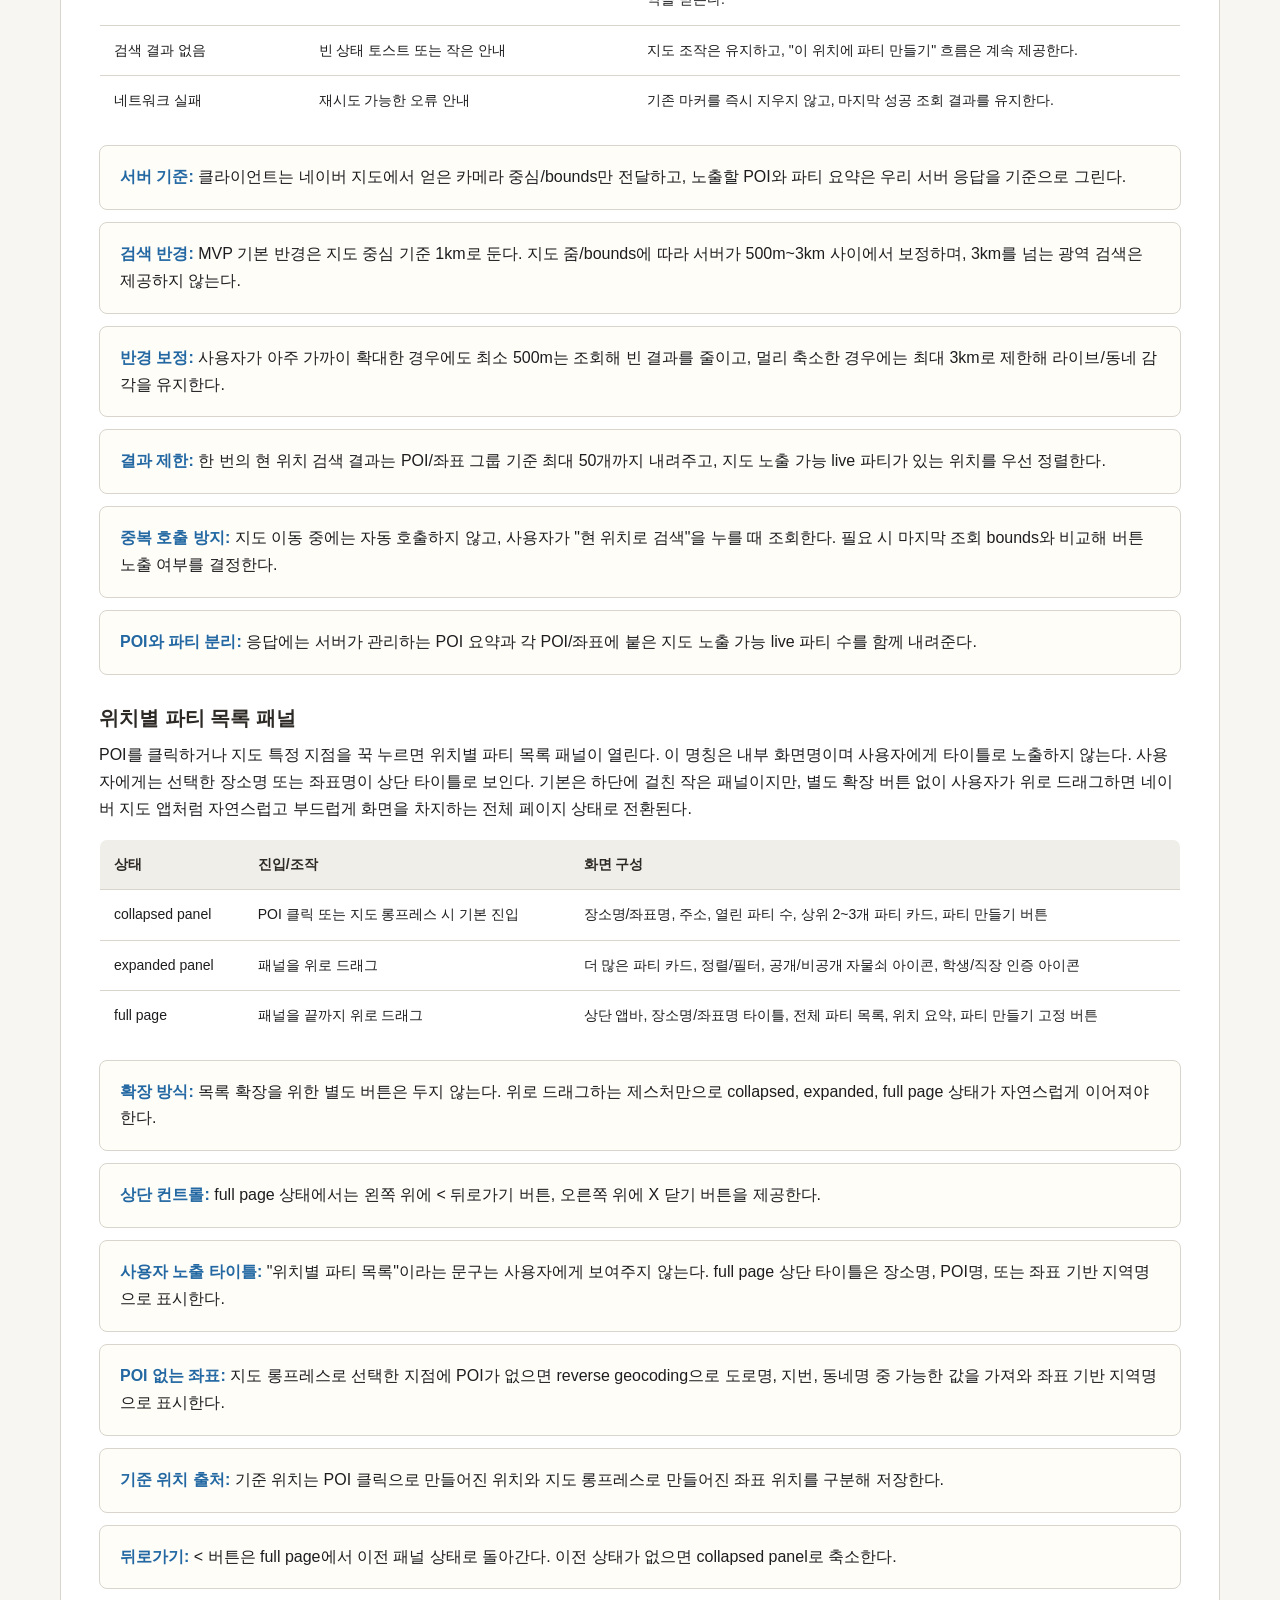
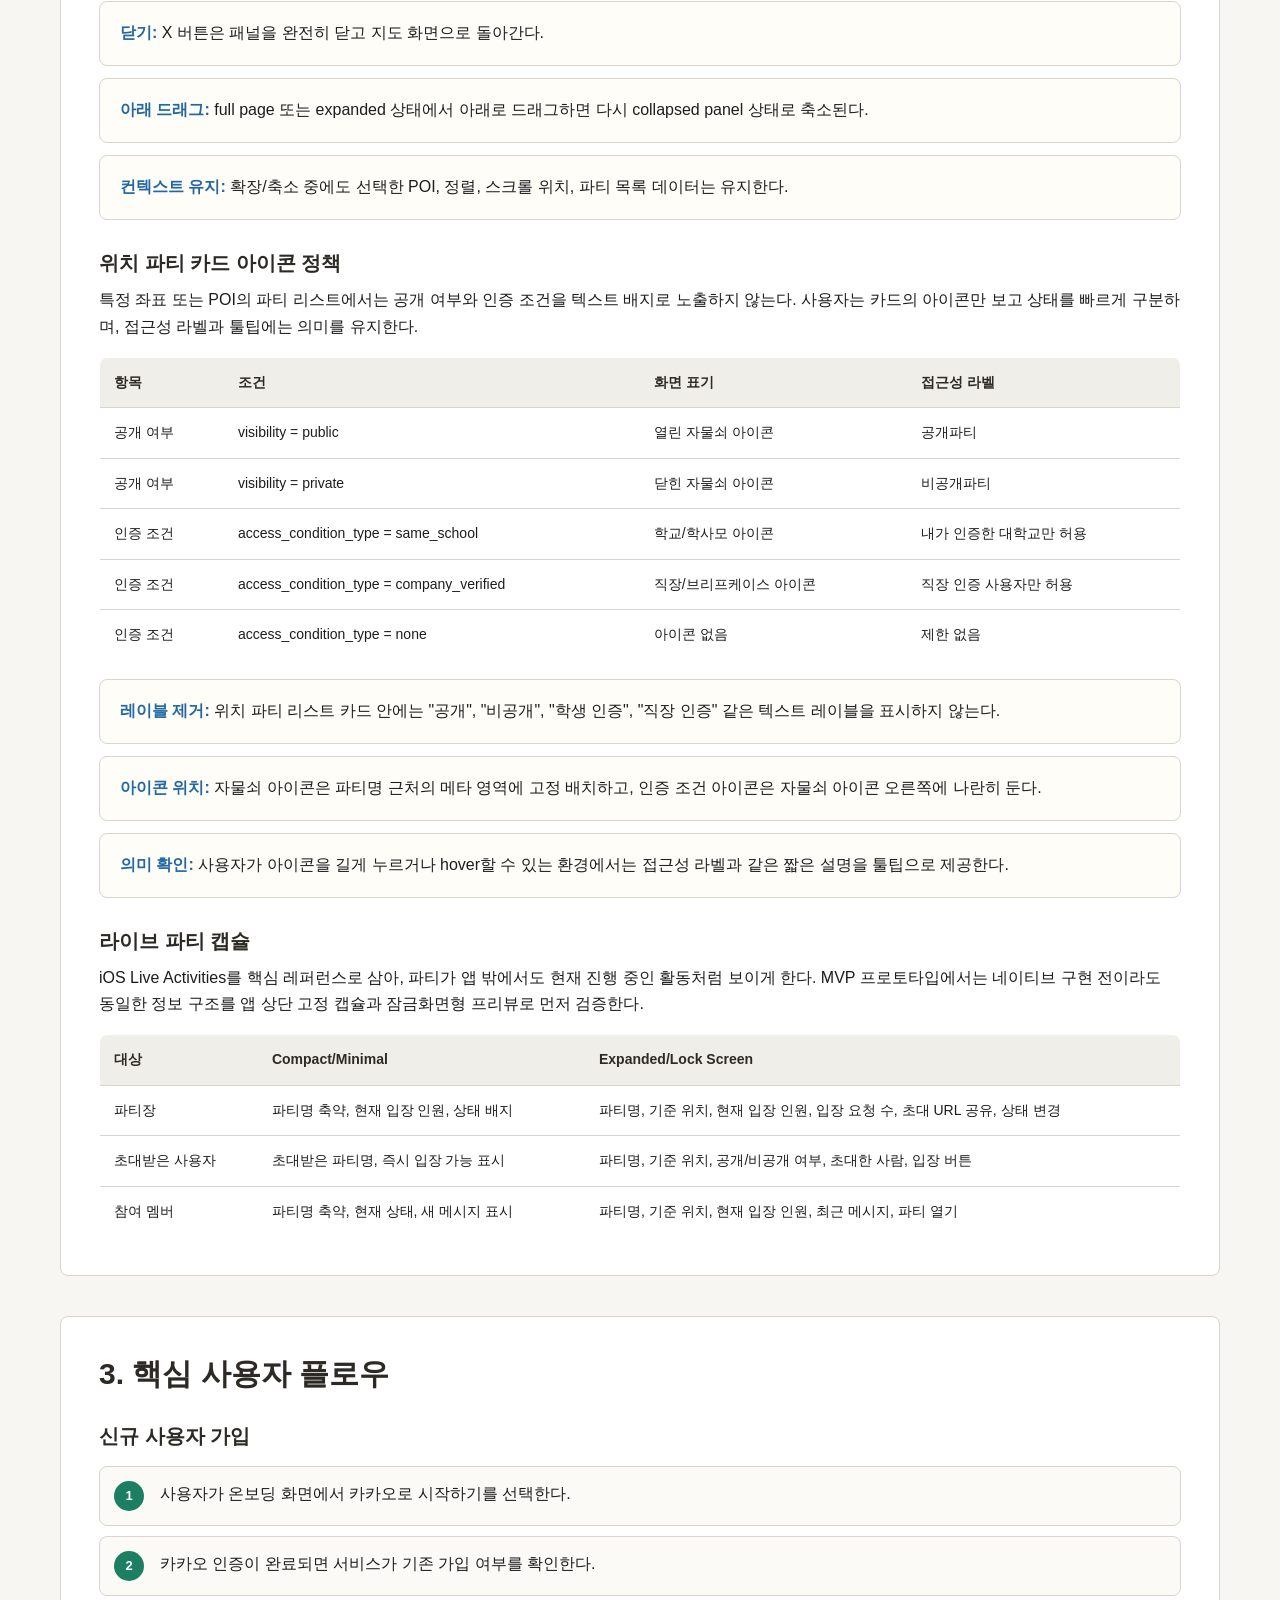
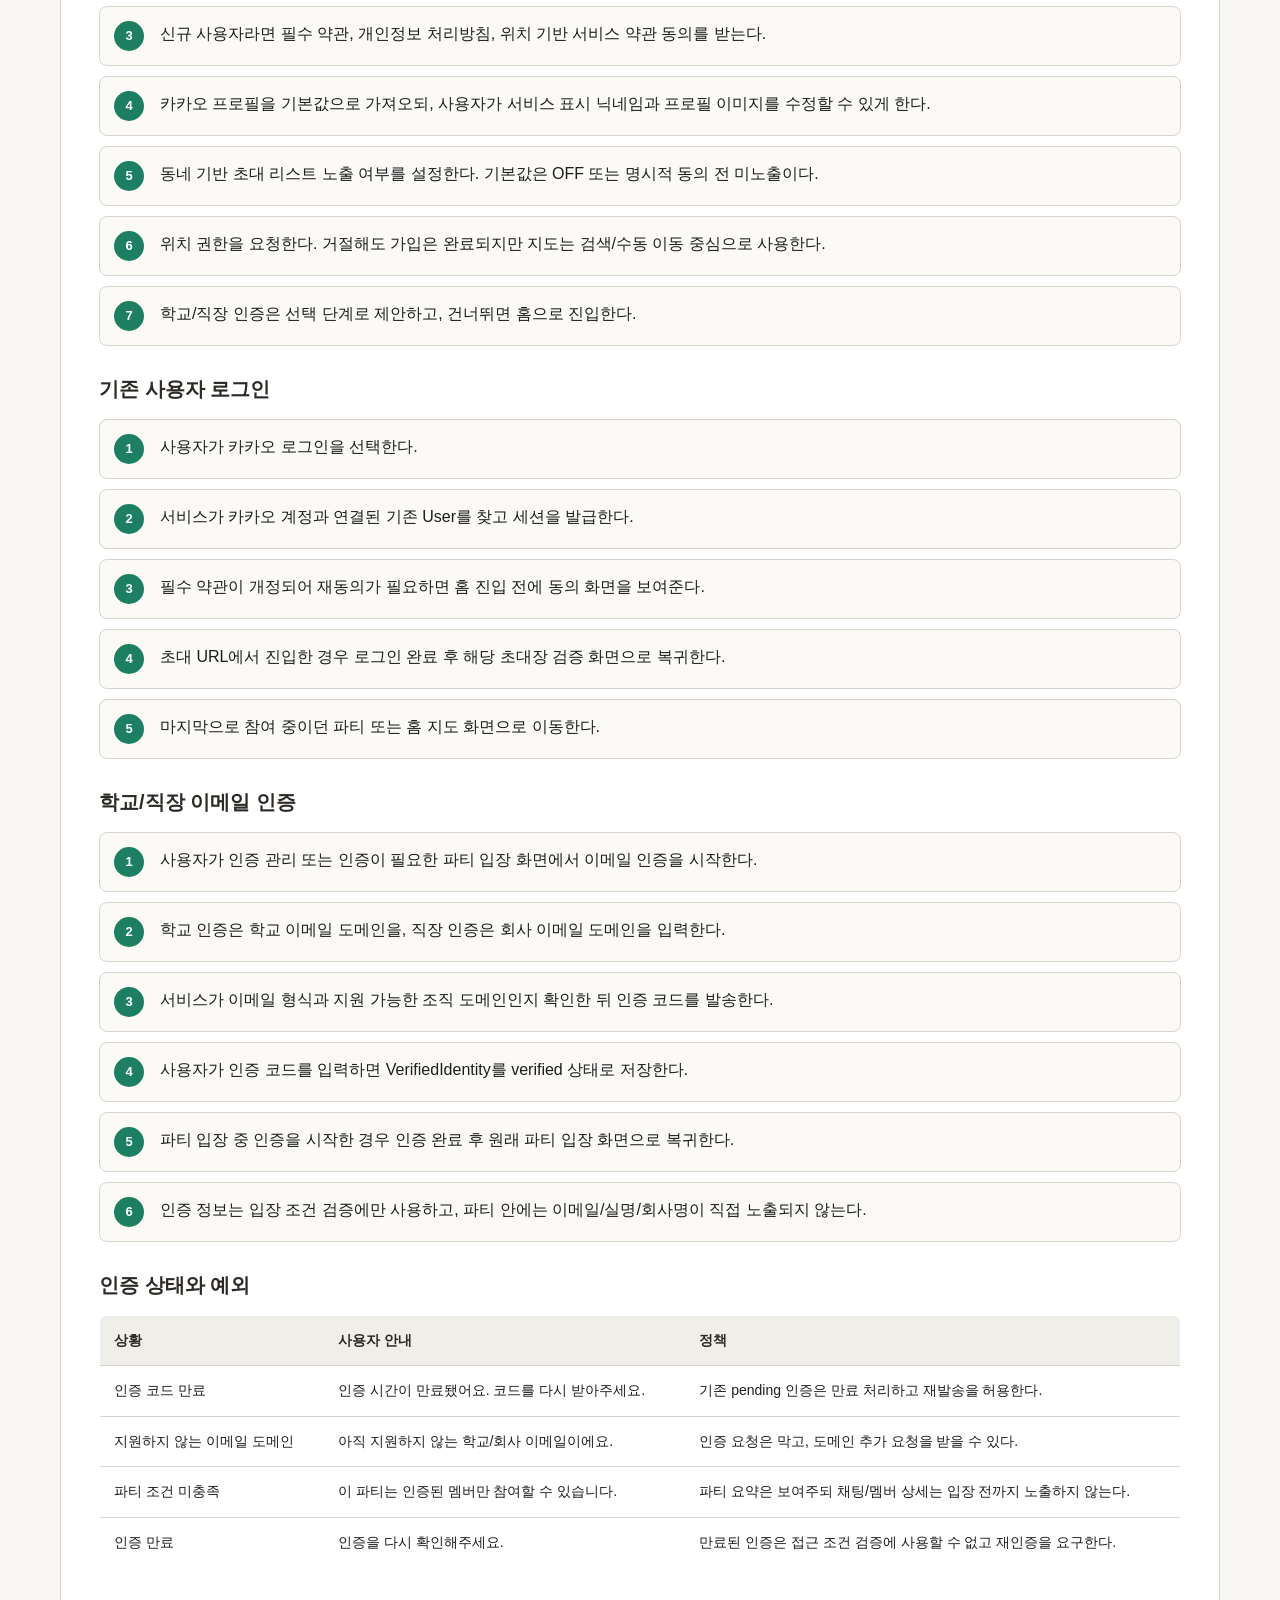
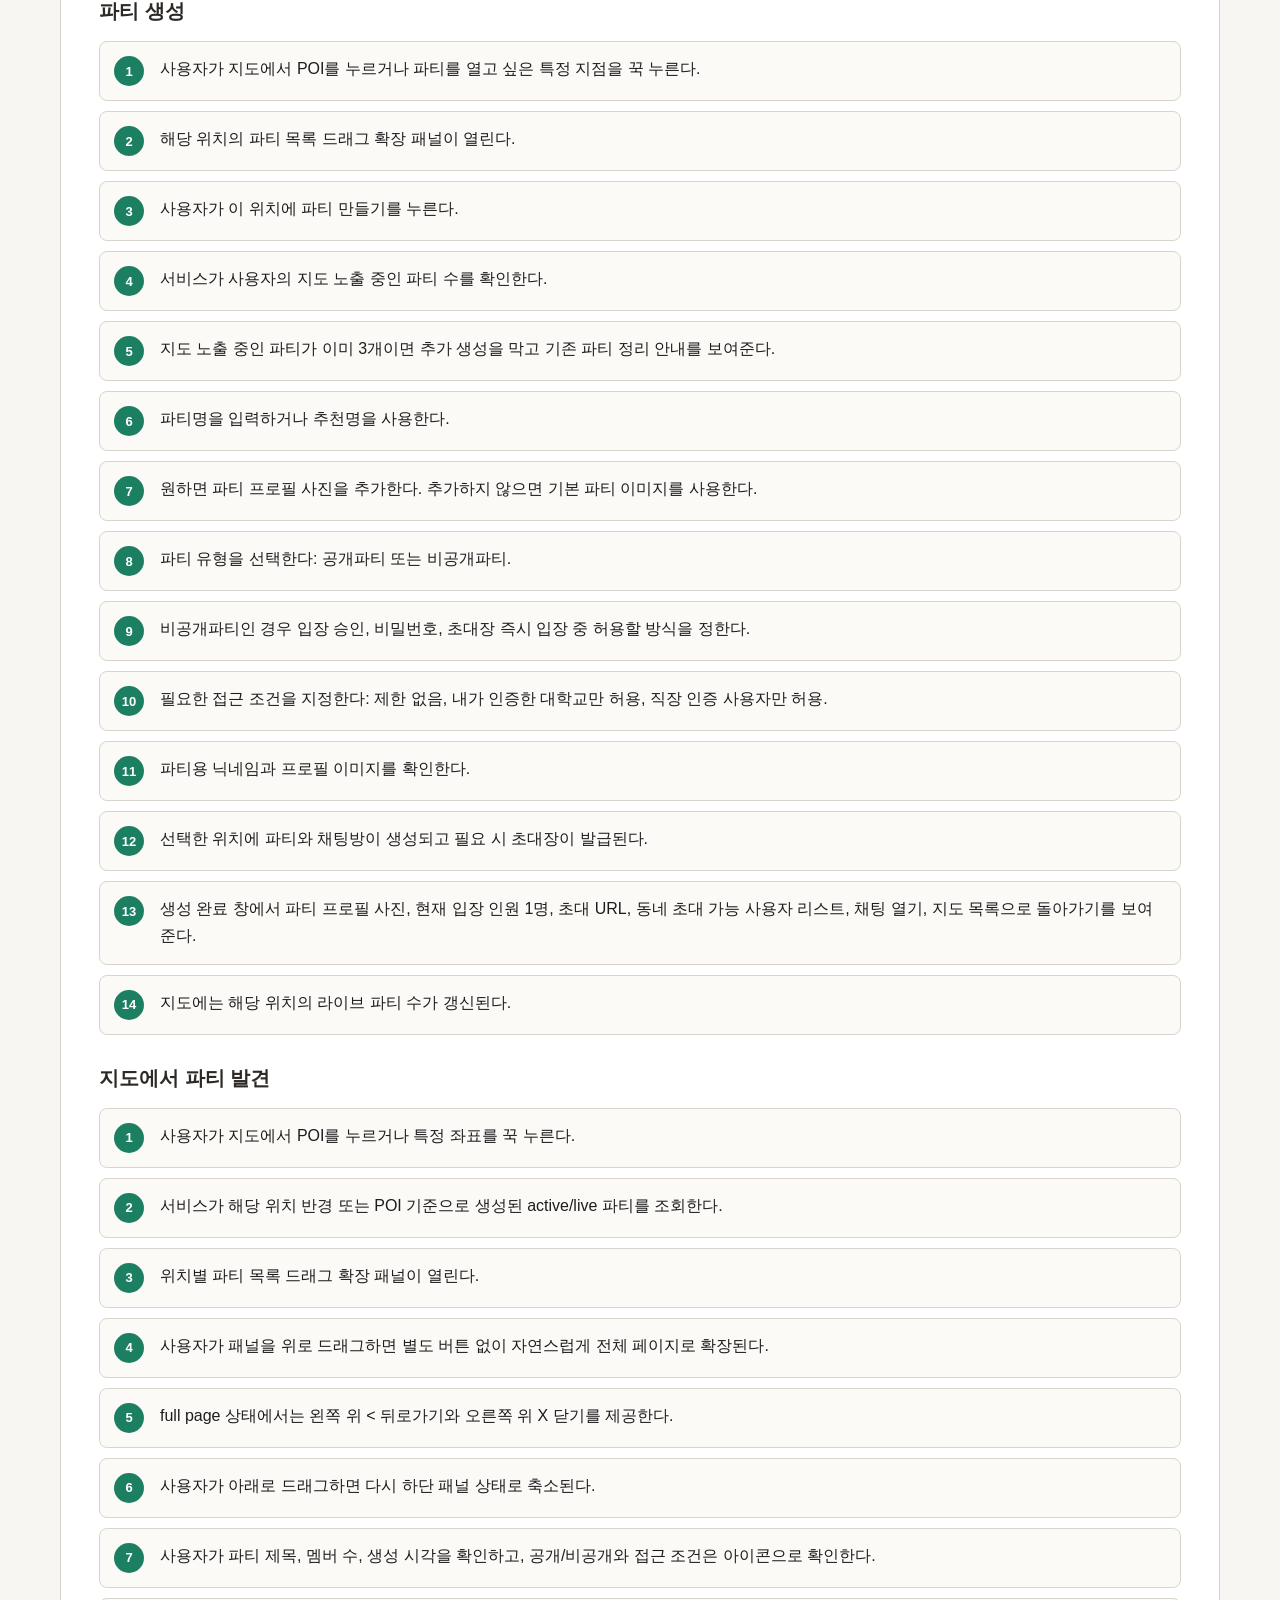
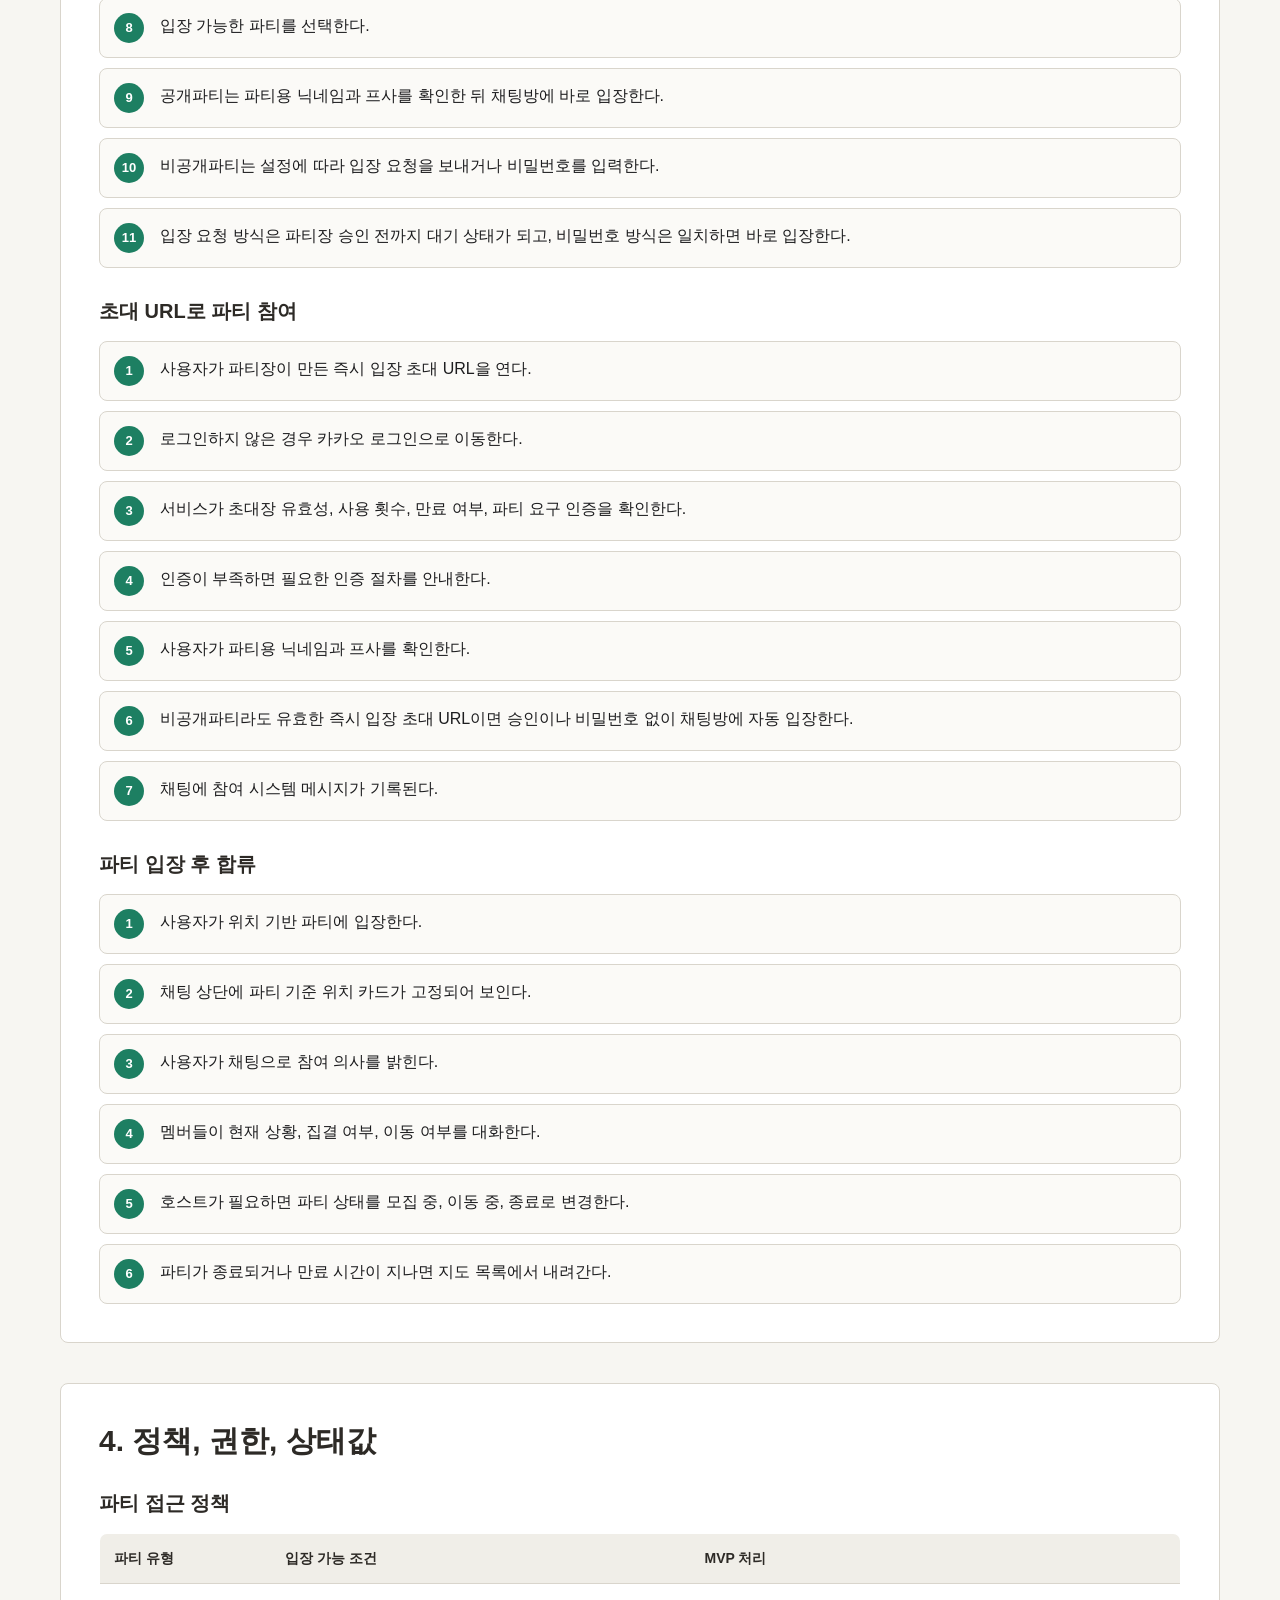
==== commit 4277ee56: "Reflect map location search controls" ====
--- a/상세기획.html
+++ b/상세기획.html
@@ -738,6 +738,8 @@
             <li>POI 또는 좌표별 라이브 파티 수 표시</li>
             <li>사용자가 누른 위치의 드래그 확장 패널 표시</li>
             <li>현재 위치 주변의 활성 파티 밀도 표시</li>
+            <li>GPS 기준 내 위치로 이동 버튼</li>
+            <li>지도 이동 후 현 위치로 검색 버튼</li>
             <li>파티 만들기 버튼</li>
           </ul>
         </div>
@@ -750,6 +752,90 @@
             <li>입장 후: 채팅, 멤버, 기준 위치 고정 배너, 멤버별 온라인 초록불</li>
           </ul>
         </div>
+      </div>
+
+      <h3>지도 현재 위치 이동 버튼</h3>
+      <p>
+        지도 화면에는 사용자의 GPS 현재 위치로 지도를 이동시키는 내 위치 버튼을 제공한다.
+        사용자가 지도를 탐색하다가 언제든 현재 위치 주변의 파티 맥락으로 돌아올 수 있게 한다.
+      </p>
+      <table>
+        <thead>
+          <tr>
+            <th>상태</th>
+            <th>동작</th>
+            <th>정책</th>
+          </tr>
+        </thead>
+        <tbody>
+          <tr>
+            <td>위치 권한 허용</td>
+            <td>버튼을 누르면 GPS 좌표 기준으로 지도 중심을 이동한다.</td>
+            <td>이동 후 현재 위치 주변의 지도 노출 가능 live 파티를 다시 조회한다.</td>
+          </tr>
+          <tr>
+            <td>위치 권한 미허용</td>
+            <td>버튼을 누르면 위치 권한 요청 또는 설정 이동 안내를 보여준다.</td>
+            <td>권한이 없어도 지도 탐색, 검색, POI/좌표 선택은 계속 가능하다.</td>
+          </tr>
+          <tr>
+            <td>GPS 실패</td>
+            <td>현재 위치를 확인할 수 없다는 안내를 보여준다.</td>
+            <td>마지막으로 확인된 위치가 있으면 보조 액션으로 이동할 수 있게 한다.</td>
+          </tr>
+        </tbody>
+      </table>
+      <div class="principles">
+        <div class="principle"><strong>버튼 위치:</strong> 지도 우측 하단의 파티 만들기 버튼과 겹치지 않는 위치에 고정한다.</div>
+        <div class="principle"><strong>시각 형태:</strong> 텍스트 라벨보다 익숙한 위치/타깃 아이콘을 기본으로 하고, 접근성 라벨은 "내 위치로 이동"으로 둔다.</div>
+        <div class="principle"><strong>개인정보:</strong> 내 위치 버튼은 지도 중심 이동과 주변 파티 조회에만 사용한다. 다른 사용자에게 현재 위치를 공유하지 않는다.</div>
+      </div>
+
+      <h3>지도 이동 후 현 위치로 검색</h3>
+      <p>
+        사용자가 지도를 드래그하거나 줌을 변경해 탐색 영역이 바뀌면, 현재 지도 중심 또는
+        화면 bounds 기준으로 서버의 POI와 지도 노출 가능 파티를 다시 조회할 수 있어야 한다.
+        이 기능은 GPS 현재 위치로 이동하는 버튼과 다르며, 사용자가 보고 있는 지도 영역을
+        기준으로 검색한다.
+      </p>
+      <table>
+        <thead>
+          <tr>
+            <th>상황</th>
+            <th>UI</th>
+            <th>정책</th>
+          </tr>
+        </thead>
+        <tbody>
+          <tr>
+            <td>사용자가 지도를 이동/확대/축소</td>
+            <td>지도 상단 또는 중앙 하단에 "현 위치로 검색" 버튼 노출</td>
+            <td>버튼은 지도 카메라가 마지막 조회 영역에서 의미 있게 벗어났을 때만 보여준다.</td>
+          </tr>
+          <tr>
+            <td>버튼 선택</td>
+            <td>로딩 상태 후 POI/파티 마커 갱신</td>
+            <td>현재 지도 중심 좌표, 줌 레벨, bounds, 검색 반경을 서버로 보내 POI와 live 파티 요약을 받는다.</td>
+          </tr>
+          <tr>
+            <td>검색 결과 없음</td>
+            <td>빈 상태 토스트 또는 작은 안내</td>
+            <td>지도 조작은 유지하고, "이 위치에 파티 만들기" 흐름은 계속 제공한다.</td>
+          </tr>
+          <tr>
+            <td>네트워크 실패</td>
+            <td>재시도 가능한 오류 안내</td>
+            <td>기존 마커를 즉시 지우지 않고, 마지막 성공 조회 결과를 유지한다.</td>
+          </tr>
+        </tbody>
+      </table>
+      <div class="principles">
+        <div class="principle"><strong>서버 기준:</strong> 클라이언트는 네이버 지도에서 얻은 카메라 중심/bounds만 전달하고, 노출할 POI와 파티 요약은 우리 서버 응답을 기준으로 그린다.</div>
+        <div class="principle"><strong>검색 반경:</strong> MVP 기본 반경은 지도 중심 기준 1km로 둔다. 지도 줌/bounds에 따라 서버가 500m~3km 사이에서 보정하며, 3km를 넘는 광역 검색은 제공하지 않는다.</div>
+        <div class="principle"><strong>반경 보정:</strong> 사용자가 아주 가까이 확대한 경우에도 최소 500m는 조회해 빈 결과를 줄이고, 멀리 축소한 경우에는 최대 3km로 제한해 라이브/동네 감각을 유지한다.</div>
+        <div class="principle"><strong>결과 제한:</strong> 한 번의 현 위치 검색 결과는 POI/좌표 그룹 기준 최대 50개까지 내려주고, 지도 노출 가능 live 파티가 있는 위치를 우선 정렬한다.</div>
+        <div class="principle"><strong>중복 호출 방지:</strong> 지도 이동 중에는 자동 호출하지 않고, 사용자가 "현 위치로 검색"을 누를 때 조회한다. 필요 시 마지막 조회 bounds와 비교해 버튼 노출 여부를 결정한다.</div>
+        <div class="principle"><strong>POI와 파티 분리:</strong> 응답에는 서버가 관리하는 POI 요약과 각 POI/좌표에 붙은 지도 노출 가능 live 파티 수를 함께 내려준다.</div>
       </div>
 
       <h3>위치별 파티 목록 패널</h3>
@@ -1179,6 +1265,49 @@
         <div class="principle"><strong>시각 우선순위:</strong> 파티명이 가장 강하고, 참석 인원 숫자는 더 연한 색과 작은 크기로 보여준다.</div>
         <div class="principle"><strong>아이콘 위치:</strong> 알림 상태 아이콘은 파티명 행에서 참석 인원 숫자 바로 오른쪽에 배치한다.</div>
         <div class="principle"><strong>레이아웃 안정성:</strong> 파티명이 길어도 참석 인원 숫자와 알림 아이콘은 오른쪽에 유지하고, 파티명만 말줄임 처리한다.</div>
+      </div>
+
+      <h3>채팅방 진입 헤더</h3>
+      <p>
+        사용자가 각 채팅방에 진입했을 때 상단 헤더는 대화 영역을 방해하지 않도록 작고
+        안정적으로 구성한다. 파티명은 가운데 정렬하고, 참가 중 인원은 우측에 연한 숫자로
+        표시한다.
+      </p>
+      <table>
+        <thead>
+          <tr>
+            <th>요소</th>
+            <th>표시 방식</th>
+            <th>정책</th>
+          </tr>
+        </thead>
+        <tbody>
+          <tr>
+            <td>뒤로가기</td>
+            <td>좌측 상단 아이콘 버튼</td>
+            <td>톡 목록으로 돌아간다.</td>
+          </tr>
+          <tr>
+            <td>파티명</td>
+            <td>상단 중앙 정렬, 기존보다 작은 폰트</td>
+            <td>채팅방 내부에서는 파티명을 과하게 크게 쓰지 않는다. 긴 파티명은 한 줄 말줄임 처리한다.</td>
+          </tr>
+          <tr>
+            <td>참가 중 인원</td>
+            <td>우측 상단, 파티명보다 연한 색의 숫자</td>
+            <td>별도 칩이나 배지로 만들지 않는다. 예: 4</td>
+          </tr>
+          <tr>
+            <td>메뉴</td>
+            <td>참가 인원 숫자 오른쪽 또는 우측 끝 아이콘</td>
+            <td>멤버 목록, 초대, 파티 설정으로 진입한다. 파티장에게만 운영 액션을 노출한다.</td>
+          </tr>
+        </tbody>
+      </table>
+      <div class="principles">
+        <div class="principle"><strong>정렬:</strong> 파티명은 화면 중앙 기준으로 정렬한다. 우측 숫자와 메뉴 때문에 파티명이 밀려 보이지 않도록 헤더 영역을 고정 계산한다.</div>
+        <div class="principle"><strong>색상:</strong> 참가 중 인원 숫자는 보조 정보이므로 파티명보다 낮은 대비로 표시한다.</div>
+        <div class="principle"><strong>칩 금지:</strong> 채팅방 내부 헤더에서도 참가 인원을 별도 칩, 배지, 박스 형태로 표시하지 않는다.</div>
       </div>
 
       <h3>그룹채팅 목록 제스처</h3>
@@ -1670,6 +1799,11 @@
             <td>선택한 좌표 또는 POI에 생성된 지도 노출 가능 live 파티 목록 조회. 오늘 활동 중인 파티를 우선 정렬한다.</td>
           </tr>
           <tr>
+            <td>GET</td>
+            <td>/map/search?centerLat={lat}&centerLng={lng}&zoom={zoom}&bounds={bounds}&radiusMeters={radius}</td>
+            <td>현 위치로 검색. 현재 지도 중심/bounds 기준으로 서버가 500m~3km 반경을 보정해 노출 가능한 POI와 각 위치의 live 파티 요약을 반환</td>
+          </tr>
+          <tr>
             <td>POST</td>
             <td>/parties</td>
             <td>선택한 좌표 또는 POI에 파티와 채팅방 생성. 파티 프로필 사진을 함께 등록할 수 있으며, 사용자의 지도 노출 중인 생성 파티가 3개이면 생성 거부</td>
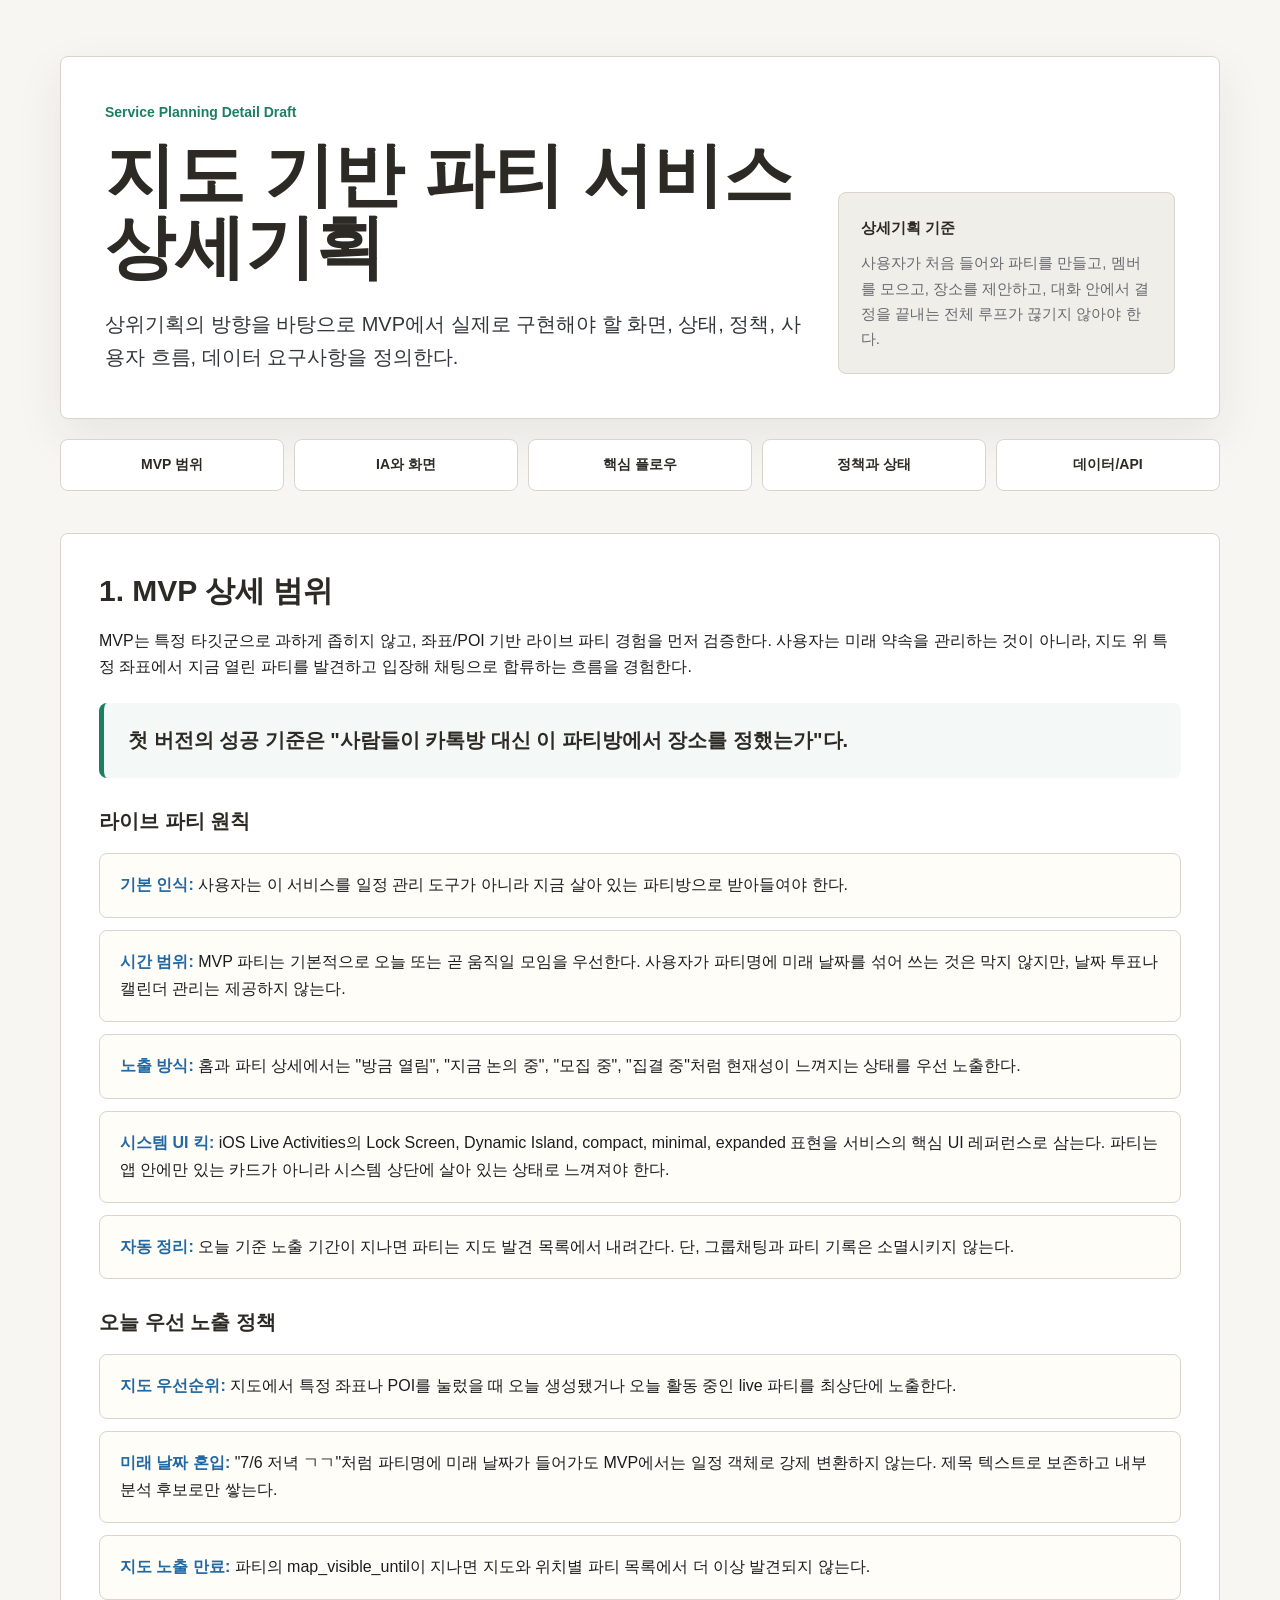
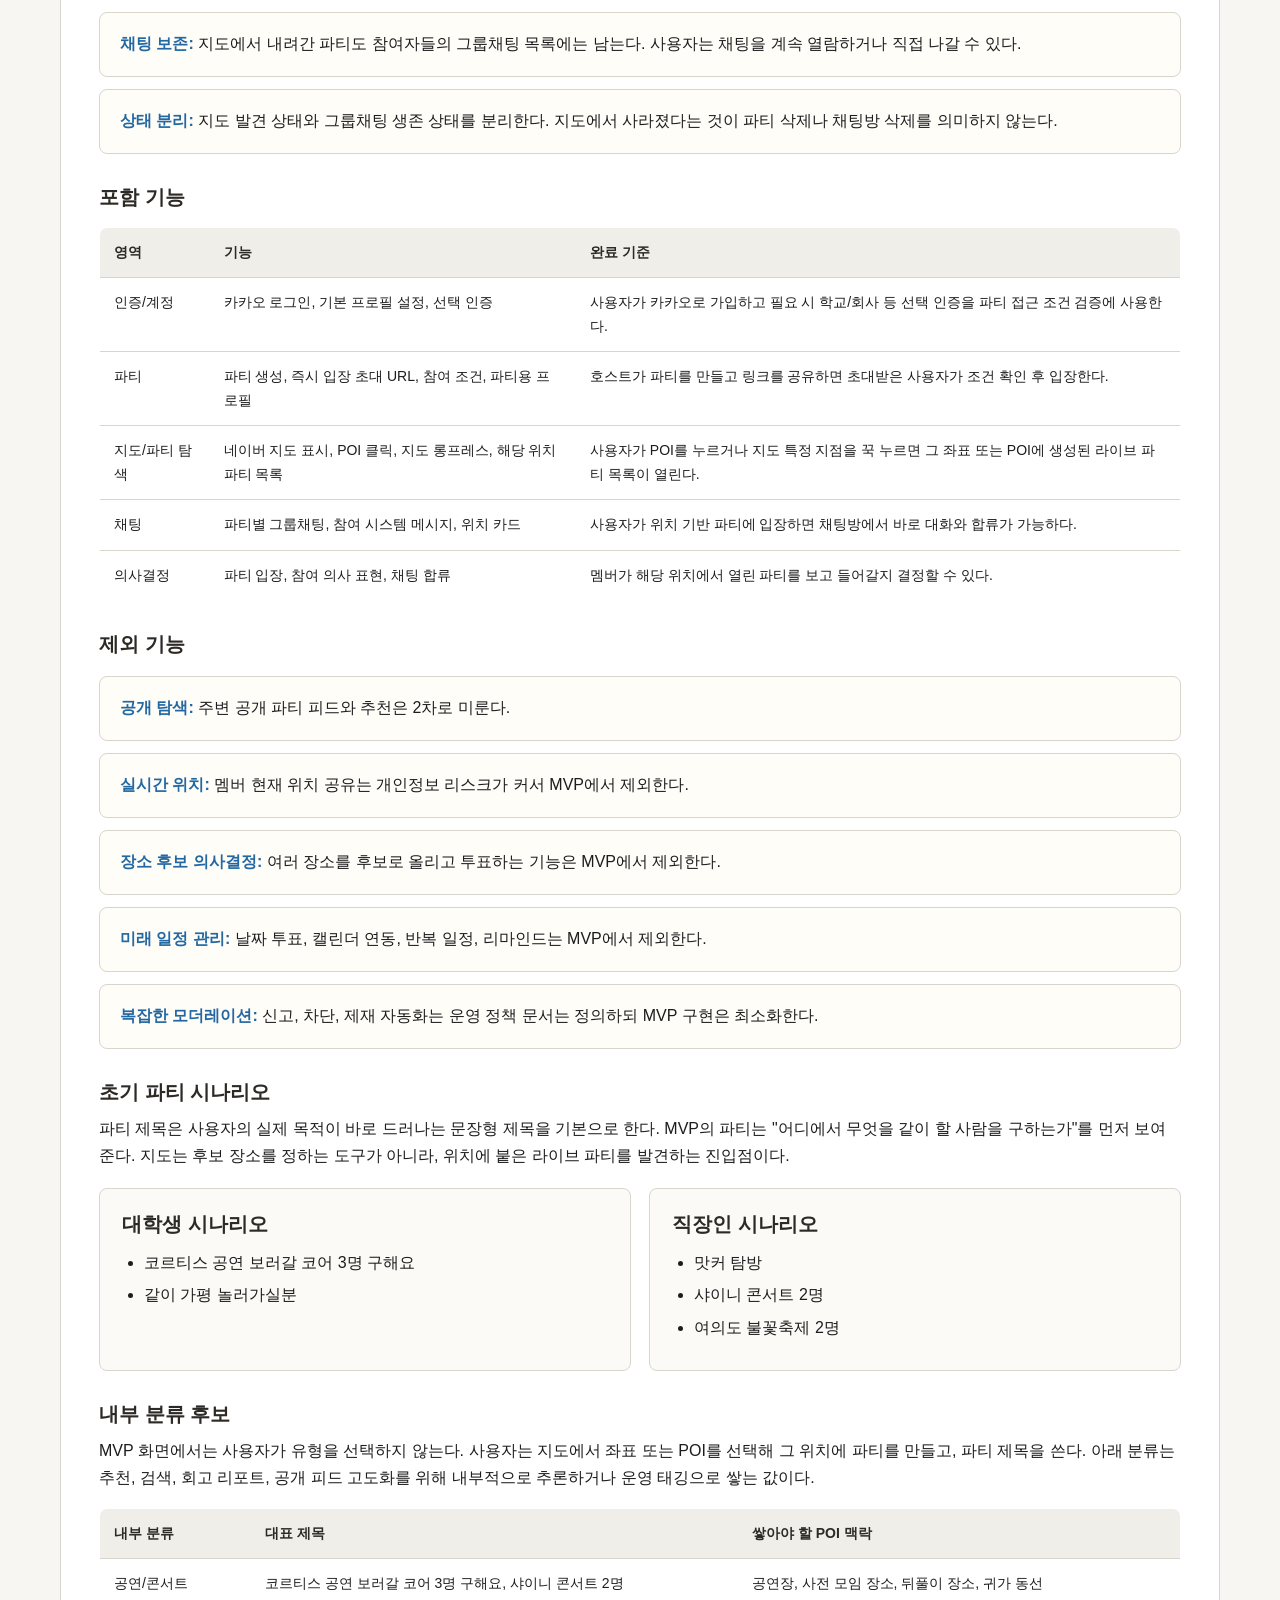
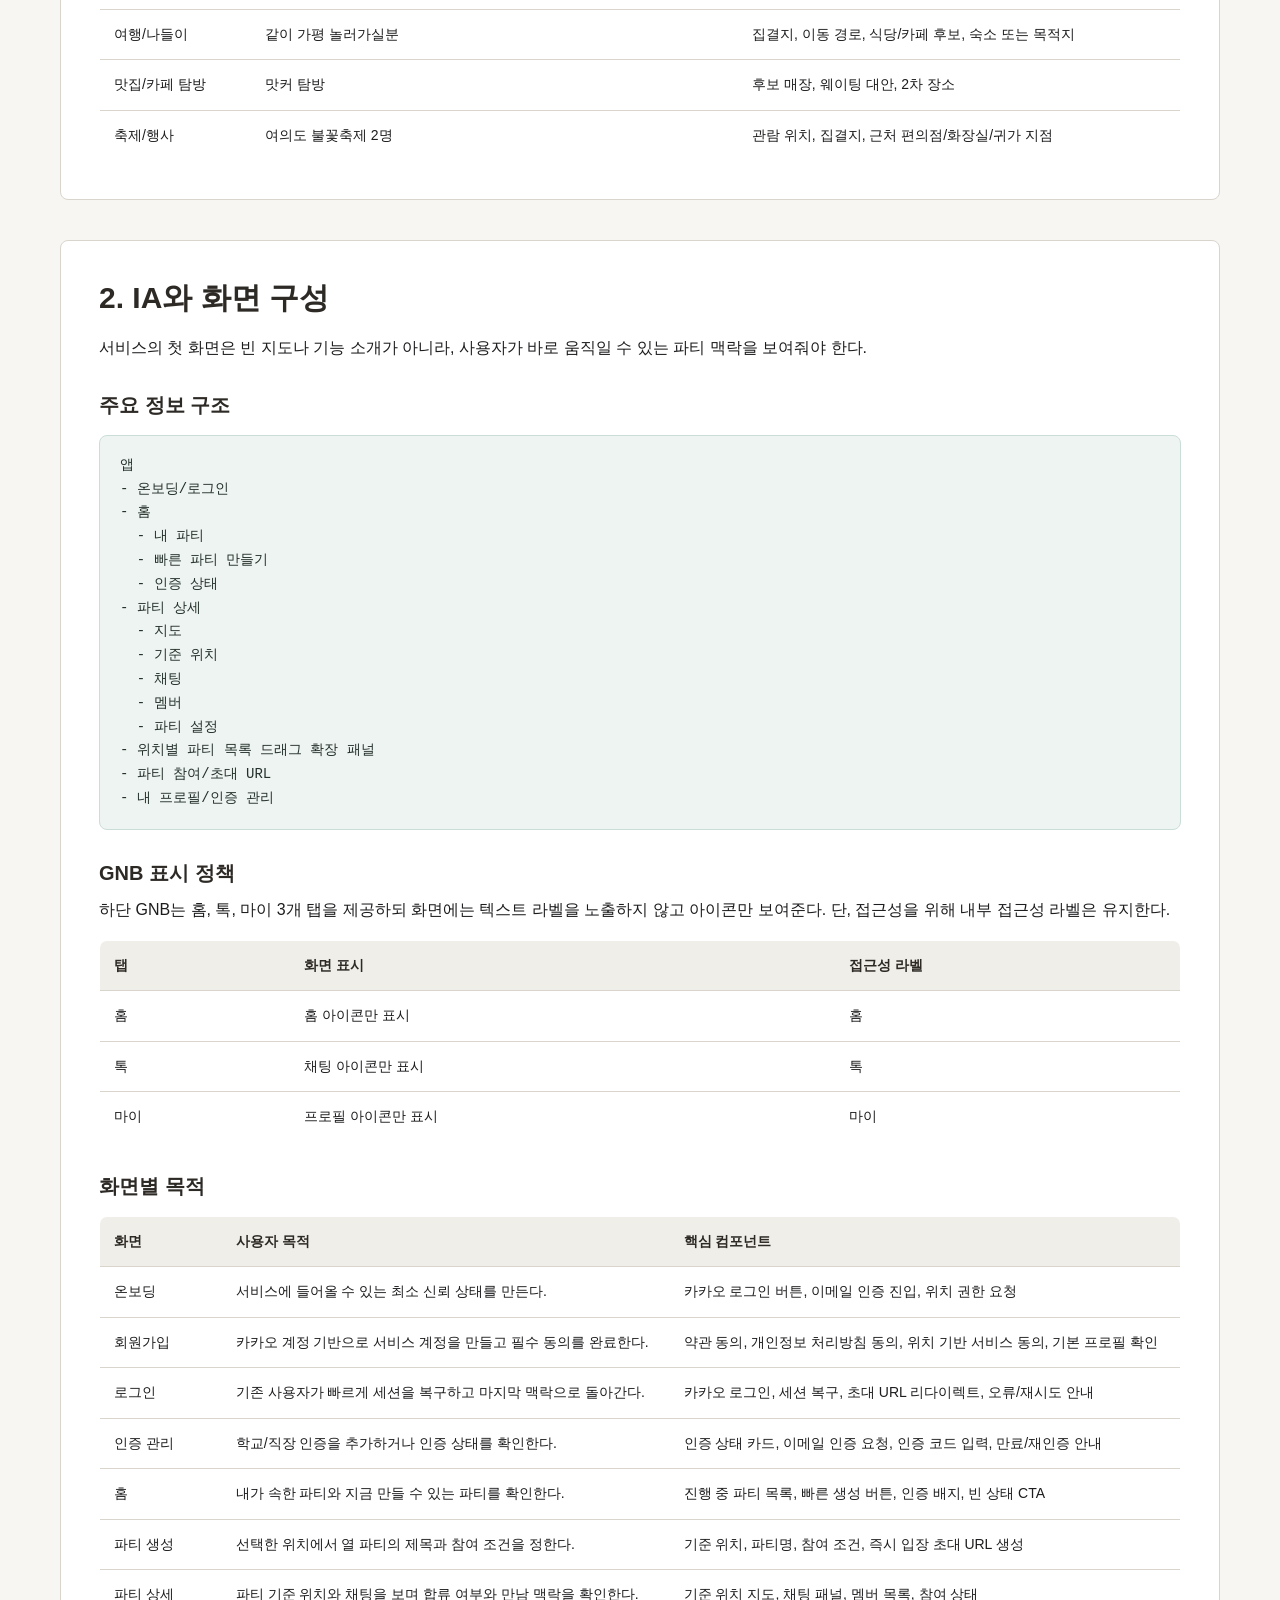
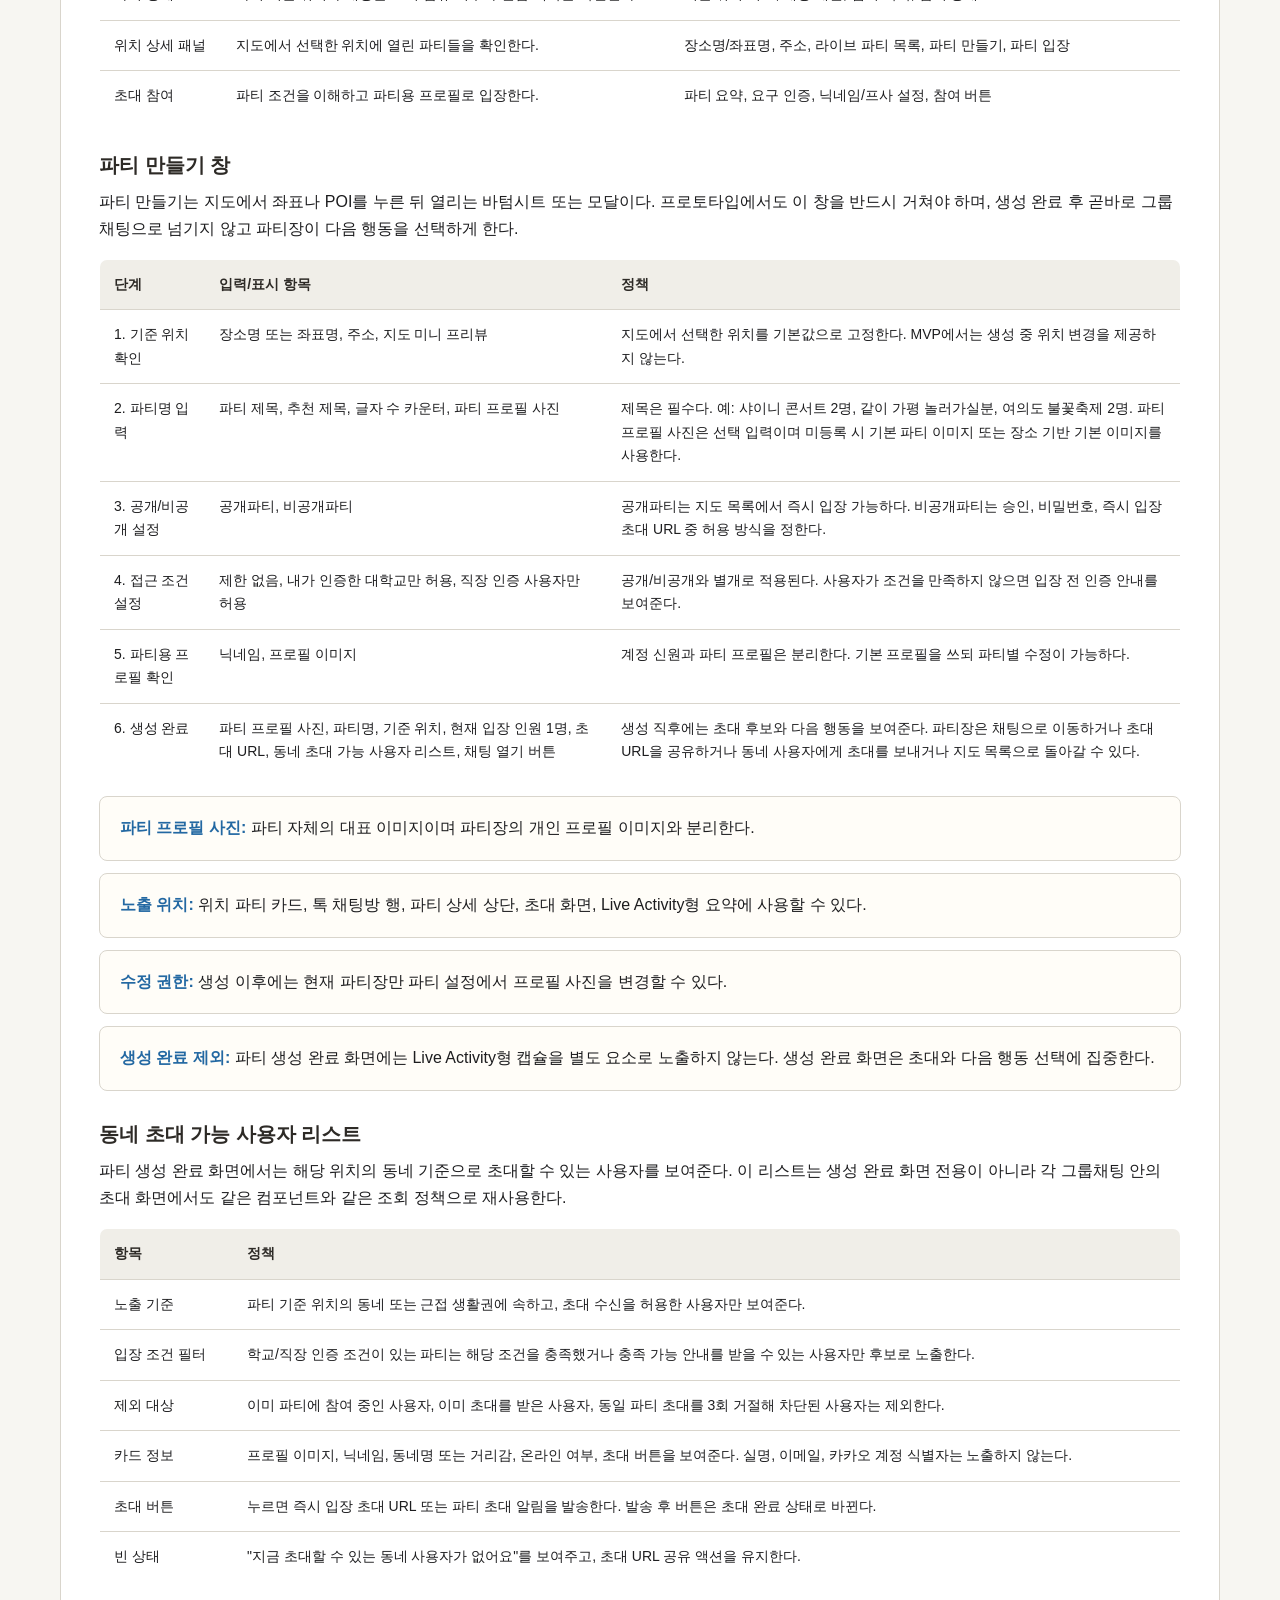
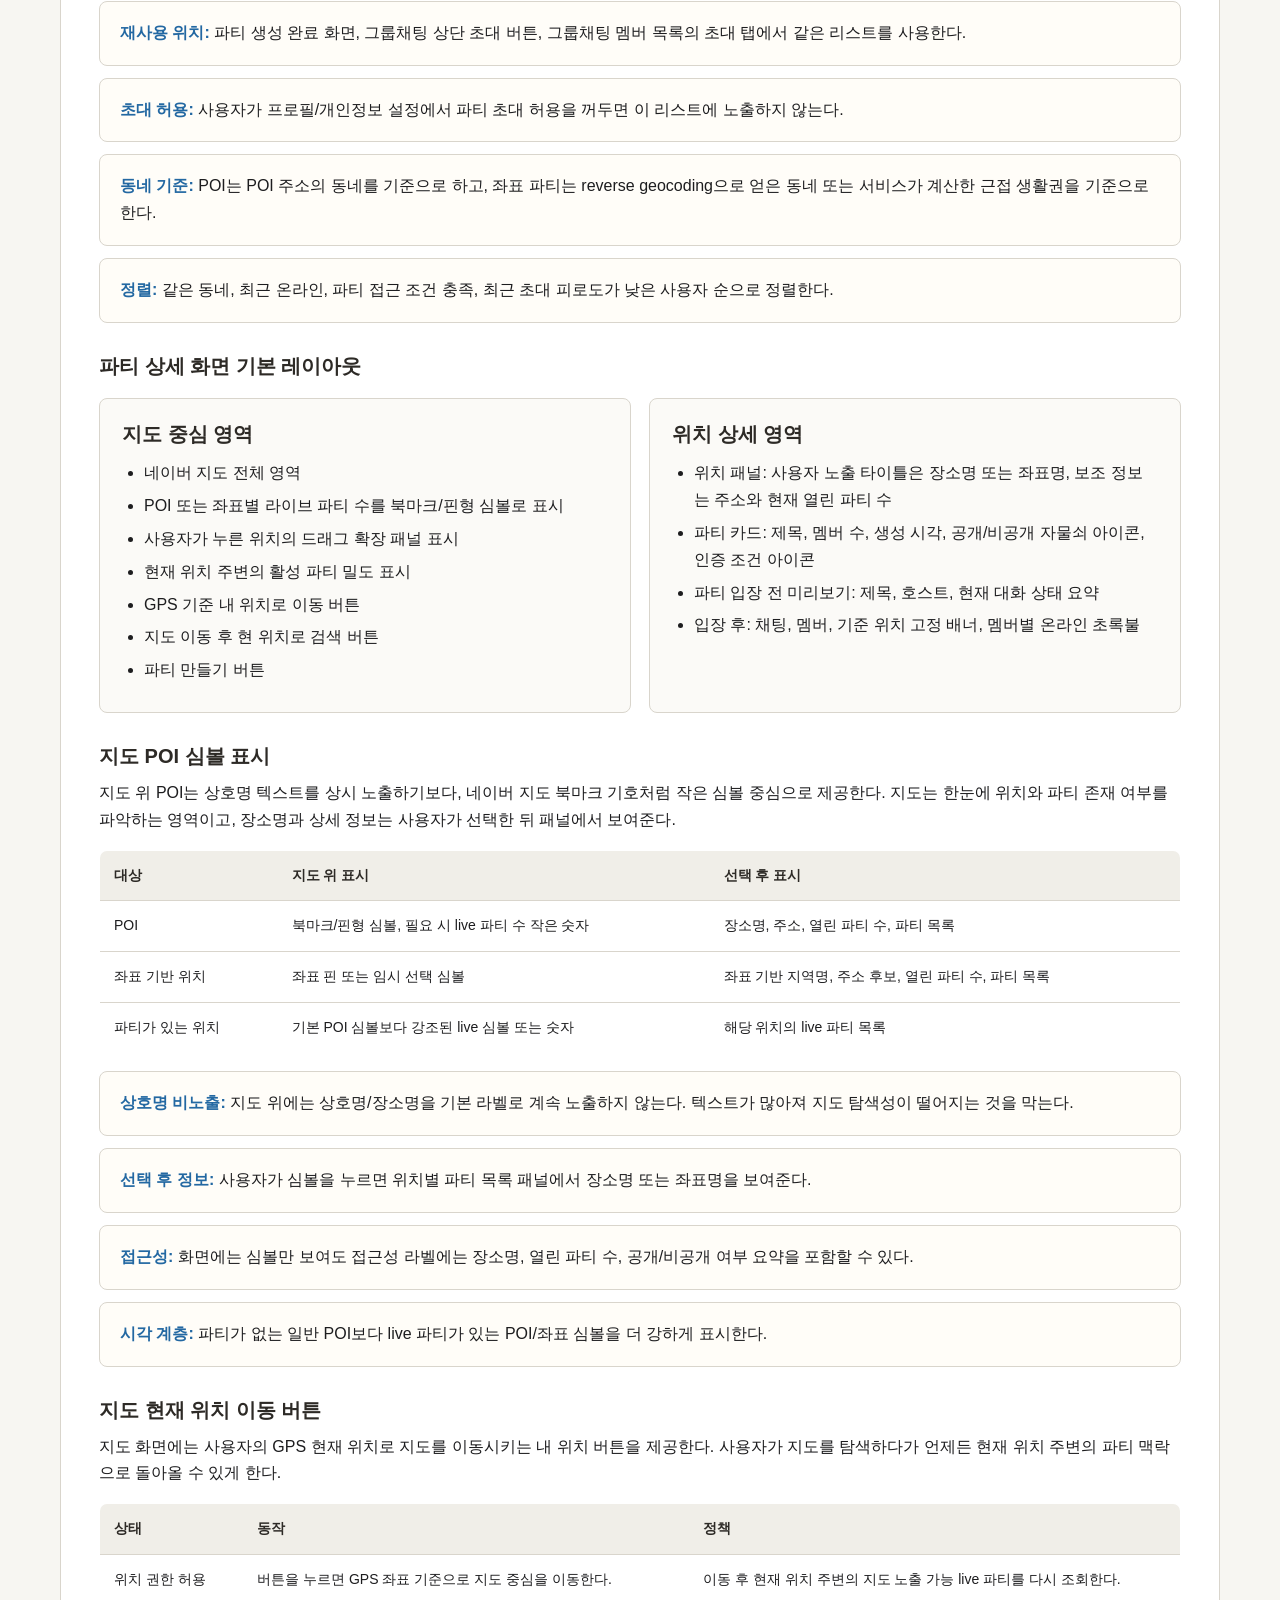
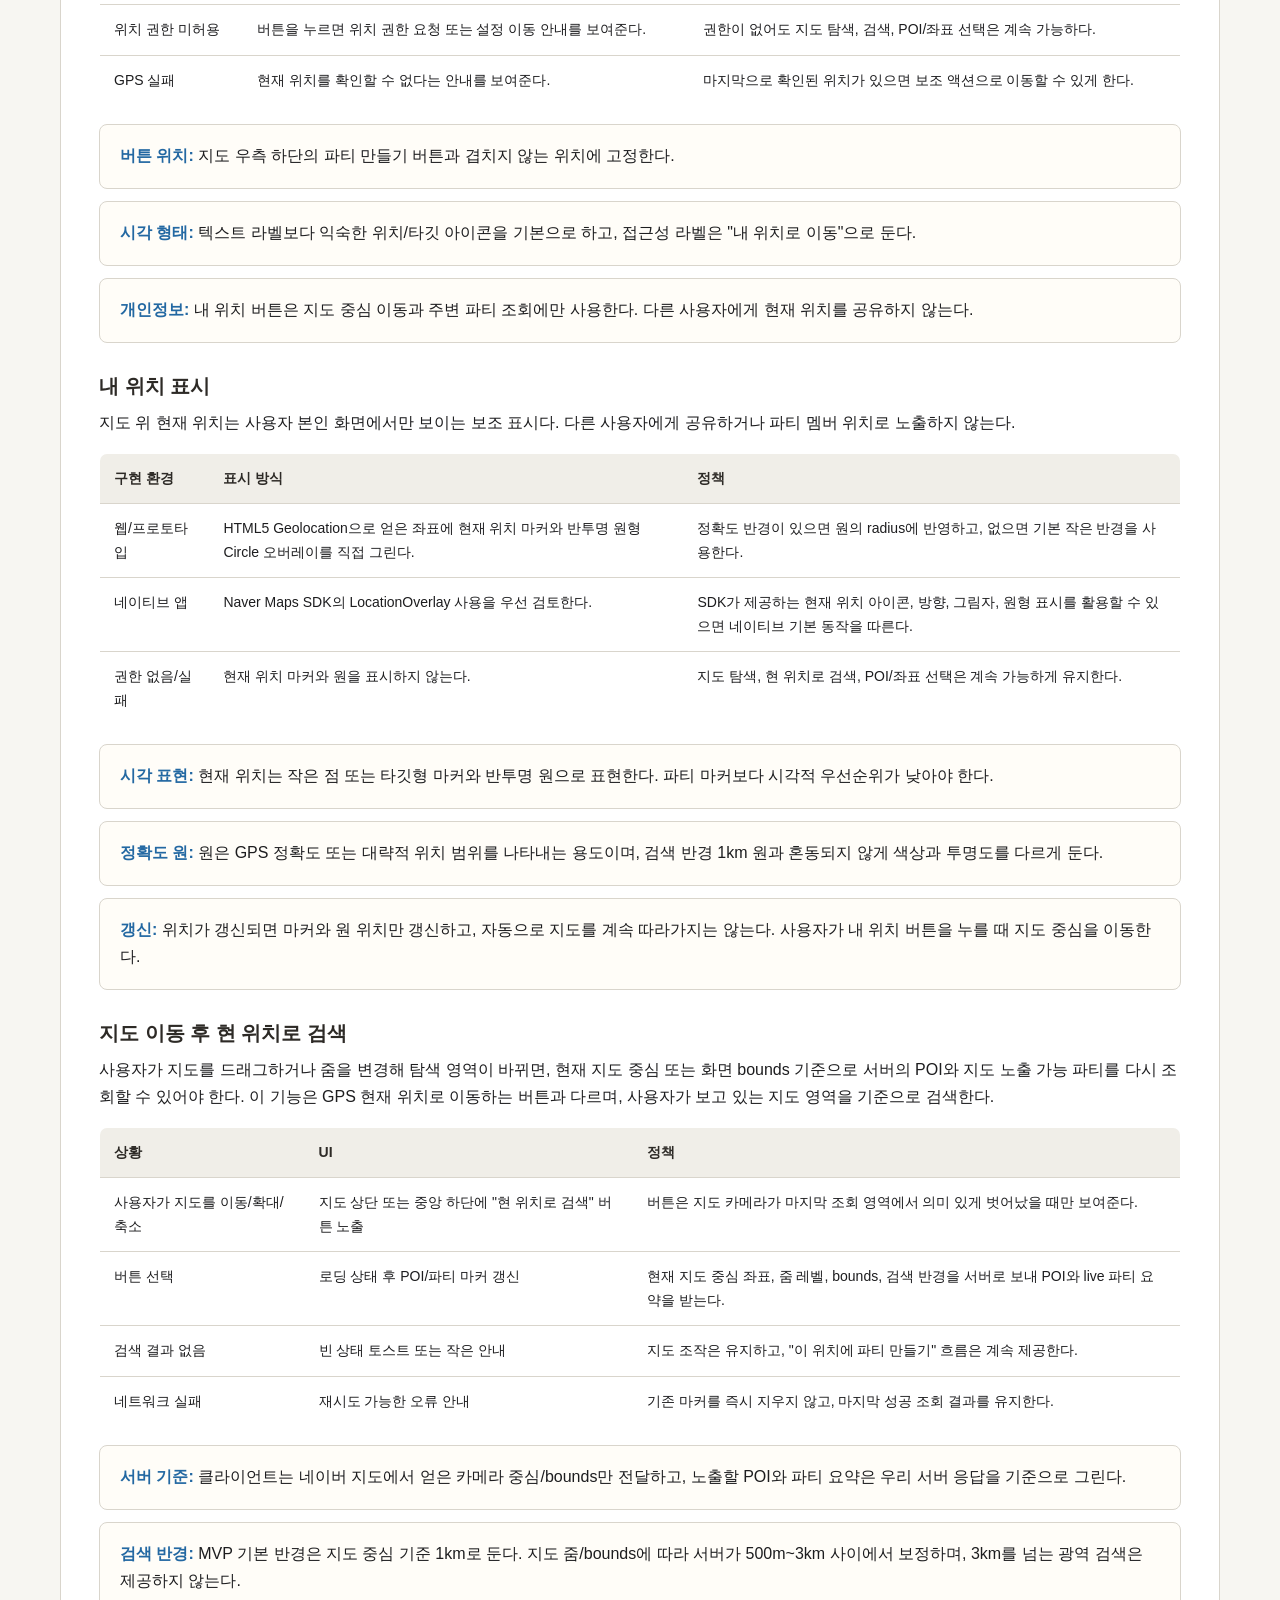
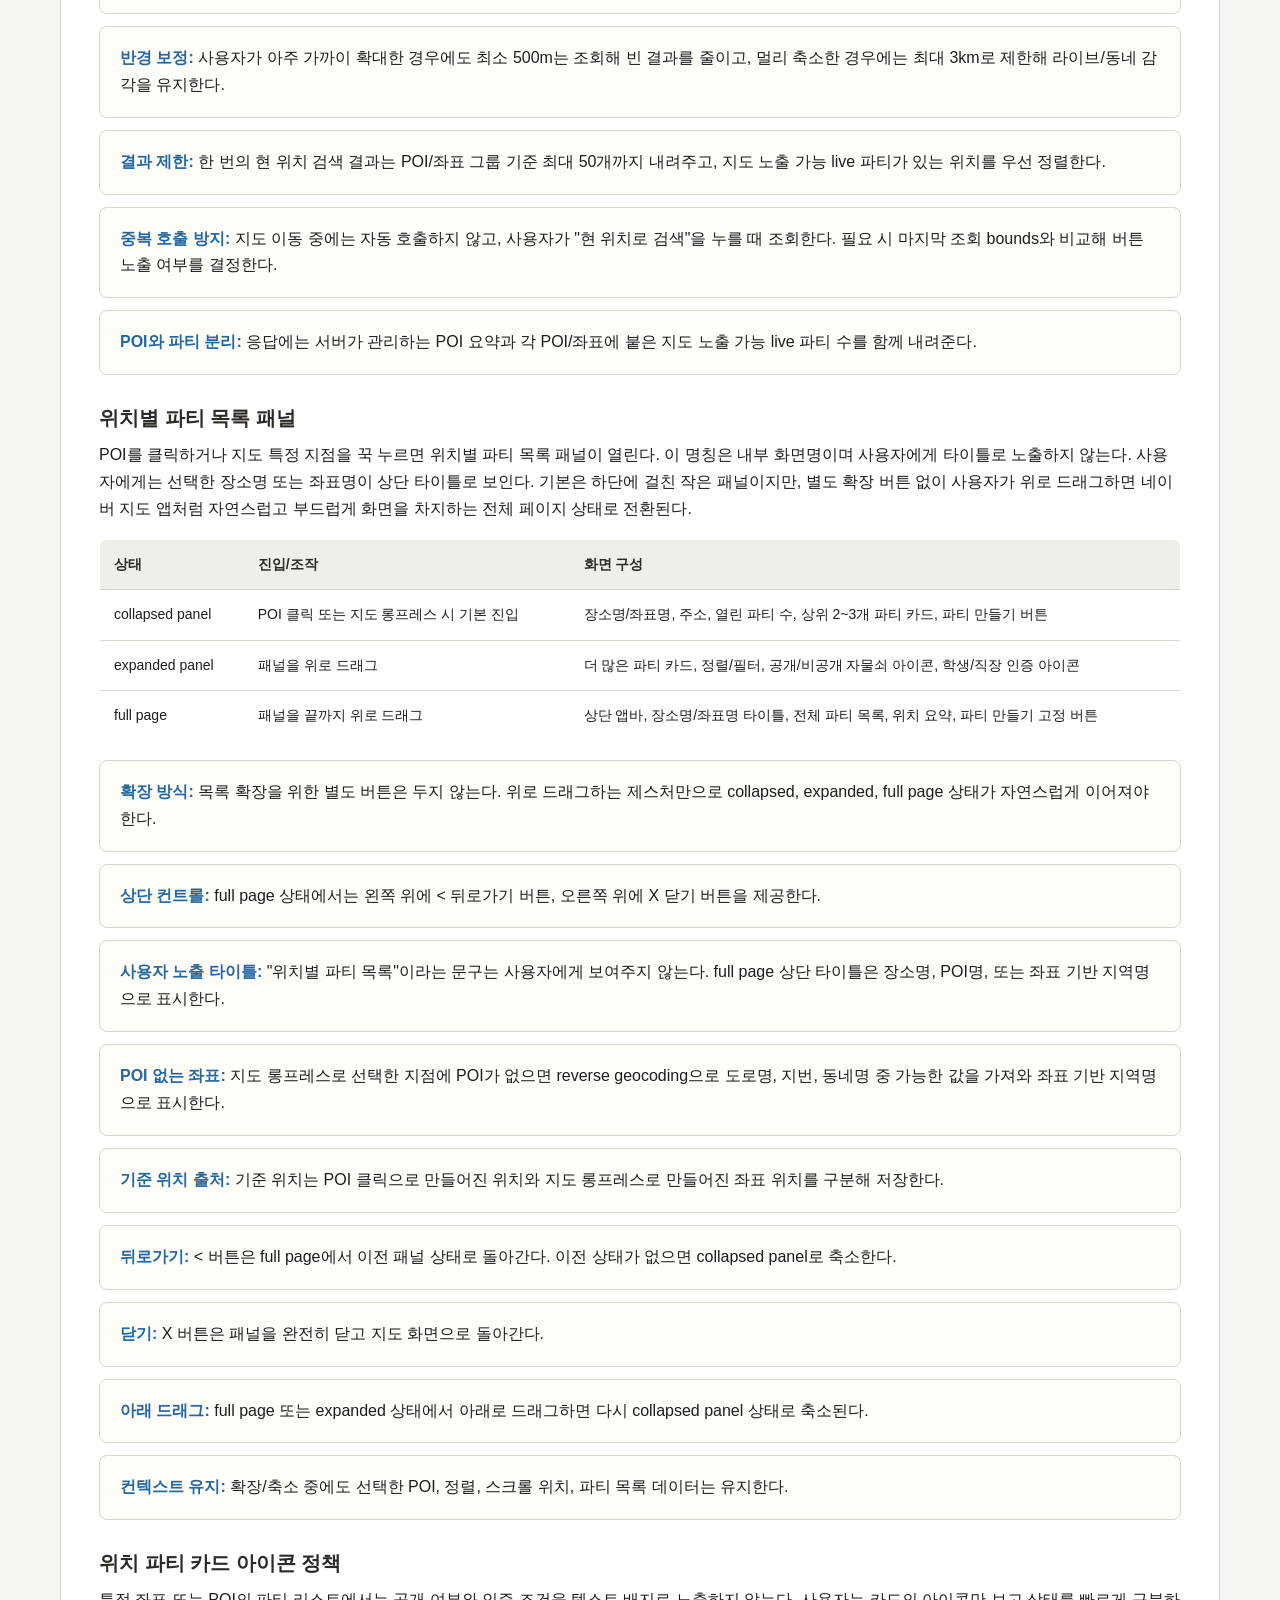
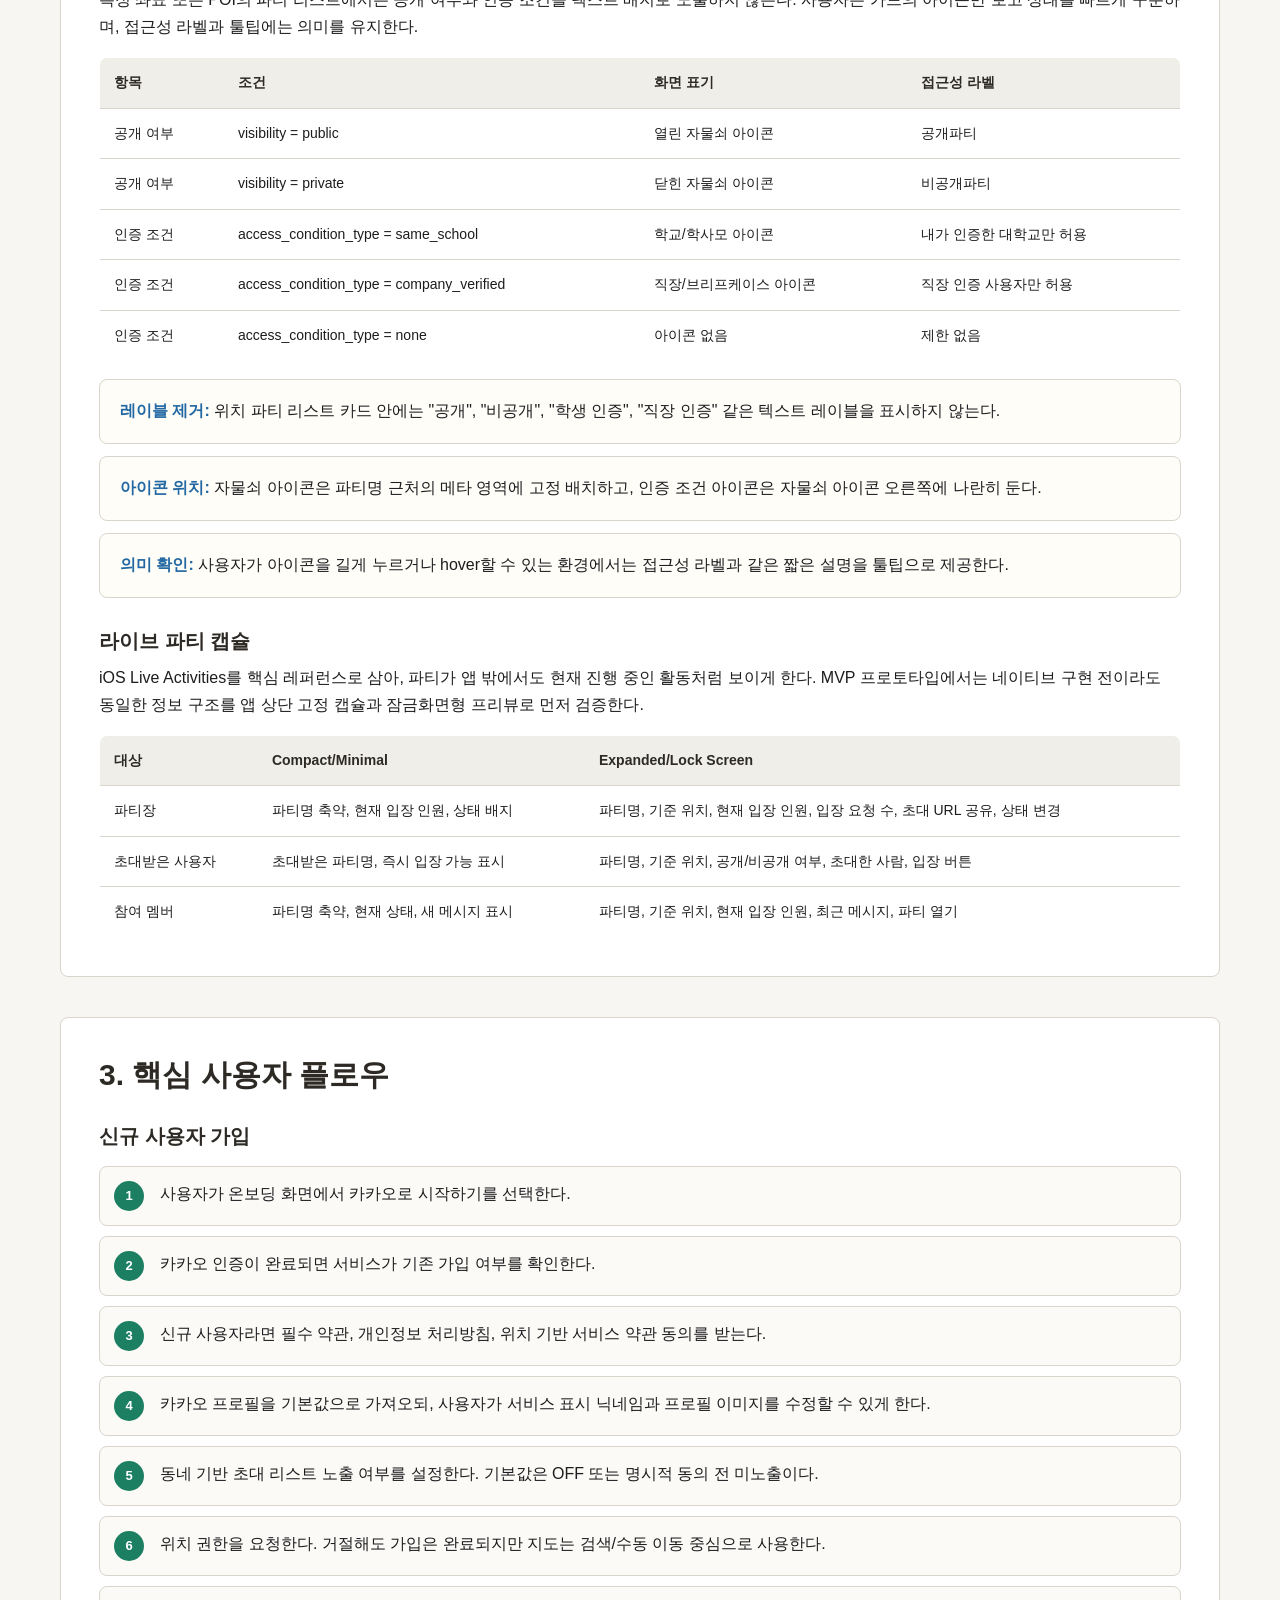
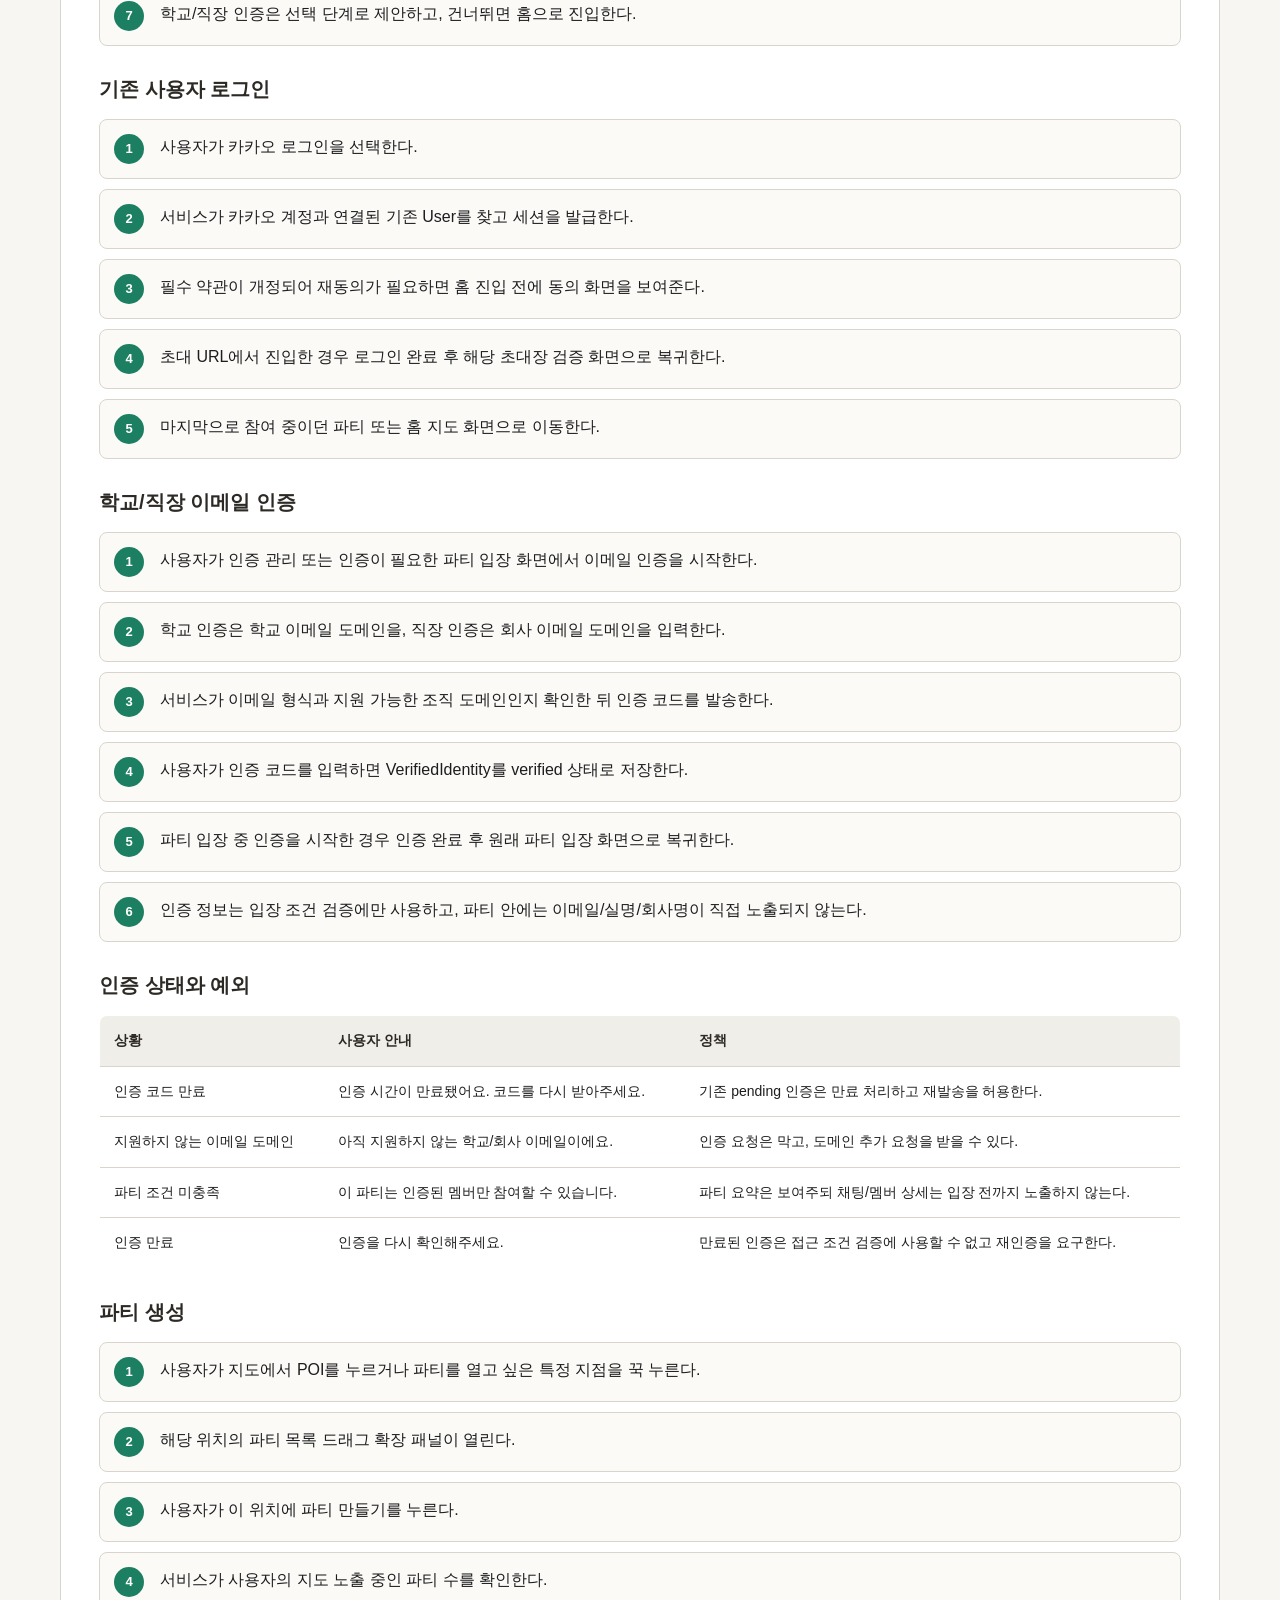
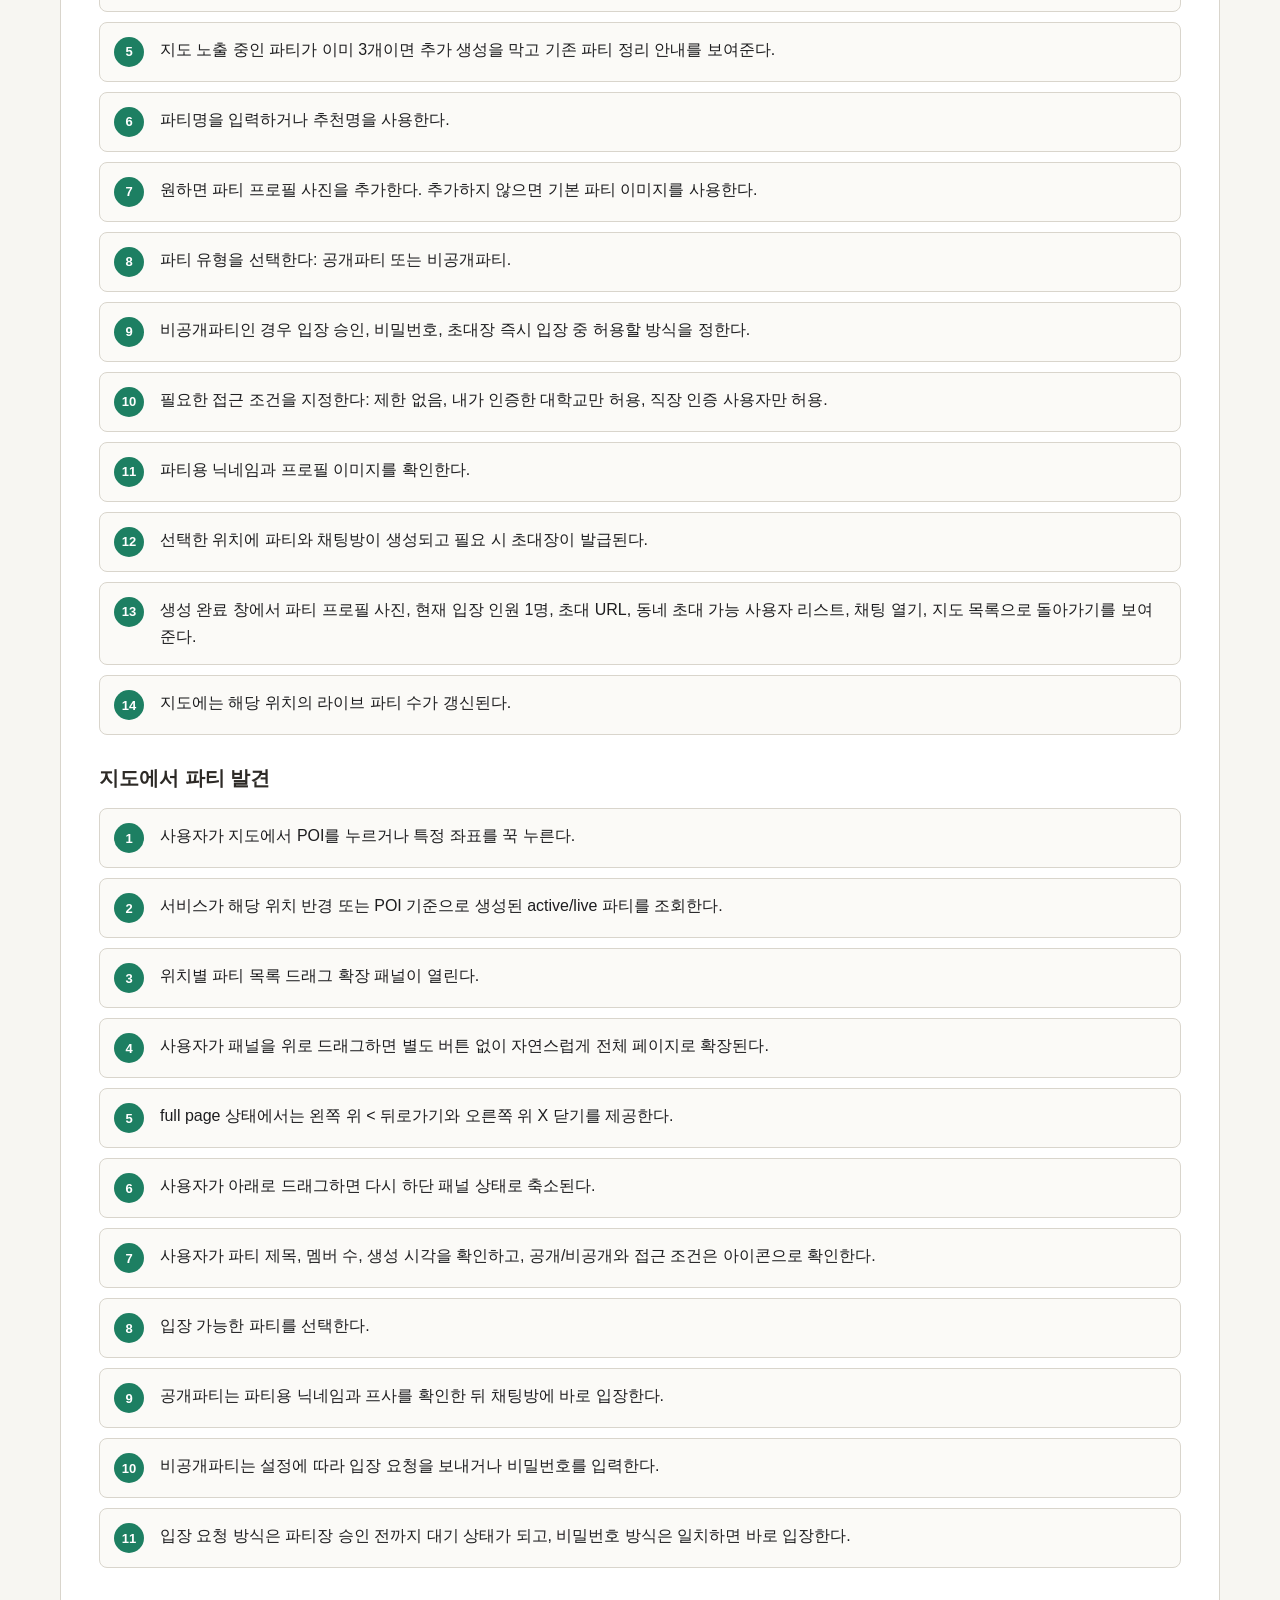
==== commit 6cab3811: "Reflect map symbol and location rules" ====
--- a/상세기획.html
+++ b/상세기획.html
@@ -735,7 +735,7 @@
           <h3>지도 중심 영역</h3>
           <ul>
             <li>네이버 지도 전체 영역</li>
-            <li>POI 또는 좌표별 라이브 파티 수 표시</li>
+            <li>POI 또는 좌표별 라이브 파티 수를 북마크/핀형 심볼로 표시</li>
             <li>사용자가 누른 위치의 드래그 확장 패널 표시</li>
             <li>현재 위치 주변의 활성 파티 밀도 표시</li>
             <li>GPS 기준 내 위치로 이동 버튼</li>
@@ -754,6 +754,45 @@
         </div>
       </div>
 
+      <h3>지도 POI 심볼 표시</h3>
+      <p>
+        지도 위 POI는 상호명 텍스트를 상시 노출하기보다, 네이버 지도 북마크 기호처럼
+        작은 심볼 중심으로 제공한다. 지도는 한눈에 위치와 파티 존재 여부를 파악하는
+        영역이고, 장소명과 상세 정보는 사용자가 선택한 뒤 패널에서 보여준다.
+      </p>
+      <table>
+        <thead>
+          <tr>
+            <th>대상</th>
+            <th>지도 위 표시</th>
+            <th>선택 후 표시</th>
+          </tr>
+        </thead>
+        <tbody>
+          <tr>
+            <td>POI</td>
+            <td>북마크/핀형 심볼, 필요 시 live 파티 수 작은 숫자</td>
+            <td>장소명, 주소, 열린 파티 수, 파티 목록</td>
+          </tr>
+          <tr>
+            <td>좌표 기반 위치</td>
+            <td>좌표 핀 또는 임시 선택 심볼</td>
+            <td>좌표 기반 지역명, 주소 후보, 열린 파티 수, 파티 목록</td>
+          </tr>
+          <tr>
+            <td>파티가 있는 위치</td>
+            <td>기본 POI 심볼보다 강조된 live 심볼 또는 숫자</td>
+            <td>해당 위치의 live 파티 목록</td>
+          </tr>
+        </tbody>
+      </table>
+      <div class="principles">
+        <div class="principle"><strong>상호명 비노출:</strong> 지도 위에는 상호명/장소명을 기본 라벨로 계속 노출하지 않는다. 텍스트가 많아져 지도 탐색성이 떨어지는 것을 막는다.</div>
+        <div class="principle"><strong>선택 후 정보:</strong> 사용자가 심볼을 누르면 위치별 파티 목록 패널에서 장소명 또는 좌표명을 보여준다.</div>
+        <div class="principle"><strong>접근성:</strong> 화면에는 심볼만 보여도 접근성 라벨에는 장소명, 열린 파티 수, 공개/비공개 여부 요약을 포함할 수 있다.</div>
+        <div class="principle"><strong>시각 계층:</strong> 파티가 없는 일반 POI보다 live 파티가 있는 POI/좌표 심볼을 더 강하게 표시한다.</div>
+      </div>
+
       <h3>지도 현재 위치 이동 버튼</h3>
       <p>
         지도 화면에는 사용자의 GPS 현재 위치로 지도를 이동시키는 내 위치 버튼을 제공한다.
@@ -789,6 +828,43 @@
         <div class="principle"><strong>버튼 위치:</strong> 지도 우측 하단의 파티 만들기 버튼과 겹치지 않는 위치에 고정한다.</div>
         <div class="principle"><strong>시각 형태:</strong> 텍스트 라벨보다 익숙한 위치/타깃 아이콘을 기본으로 하고, 접근성 라벨은 "내 위치로 이동"으로 둔다.</div>
         <div class="principle"><strong>개인정보:</strong> 내 위치 버튼은 지도 중심 이동과 주변 파티 조회에만 사용한다. 다른 사용자에게 현재 위치를 공유하지 않는다.</div>
+      </div>
+
+      <h3>내 위치 표시</h3>
+      <p>
+        지도 위 현재 위치는 사용자 본인 화면에서만 보이는 보조 표시다. 다른 사용자에게
+        공유하거나 파티 멤버 위치로 노출하지 않는다.
+      </p>
+      <table>
+        <thead>
+          <tr>
+            <th>구현 환경</th>
+            <th>표시 방식</th>
+            <th>정책</th>
+          </tr>
+        </thead>
+        <tbody>
+          <tr>
+            <td>웹/프로토타입</td>
+            <td>HTML5 Geolocation으로 얻은 좌표에 현재 위치 마커와 반투명 원형 Circle 오버레이를 직접 그린다.</td>
+            <td>정확도 반경이 있으면 원의 radius에 반영하고, 없으면 기본 작은 반경을 사용한다.</td>
+          </tr>
+          <tr>
+            <td>네이티브 앱</td>
+            <td>Naver Maps SDK의 LocationOverlay 사용을 우선 검토한다.</td>
+            <td>SDK가 제공하는 현재 위치 아이콘, 방향, 그림자, 원형 표시를 활용할 수 있으면 네이티브 기본 동작을 따른다.</td>
+          </tr>
+          <tr>
+            <td>권한 없음/실패</td>
+            <td>현재 위치 마커와 원을 표시하지 않는다.</td>
+            <td>지도 탐색, 현 위치로 검색, POI/좌표 선택은 계속 가능하게 유지한다.</td>
+          </tr>
+        </tbody>
+      </table>
+      <div class="principles">
+        <div class="principle"><strong>시각 표현:</strong> 현재 위치는 작은 점 또는 타깃형 마커와 반투명 원으로 표현한다. 파티 마커보다 시각적 우선순위가 낮아야 한다.</div>
+        <div class="principle"><strong>정확도 원:</strong> 원은 GPS 정확도 또는 대략적 위치 범위를 나타내는 용도이며, 검색 반경 1km 원과 혼동되지 않게 색상과 투명도를 다르게 둔다.</div>
+        <div class="principle"><strong>갱신:</strong> 위치가 갱신되면 마커와 원 위치만 갱신하고, 자동으로 지도를 계속 따라가지는 않는다. 사용자가 내 위치 버튼을 누를 때 지도 중심을 이동한다.</div>
       </div>
 
       <h3>지도 이동 후 현 위치로 검색</h3>
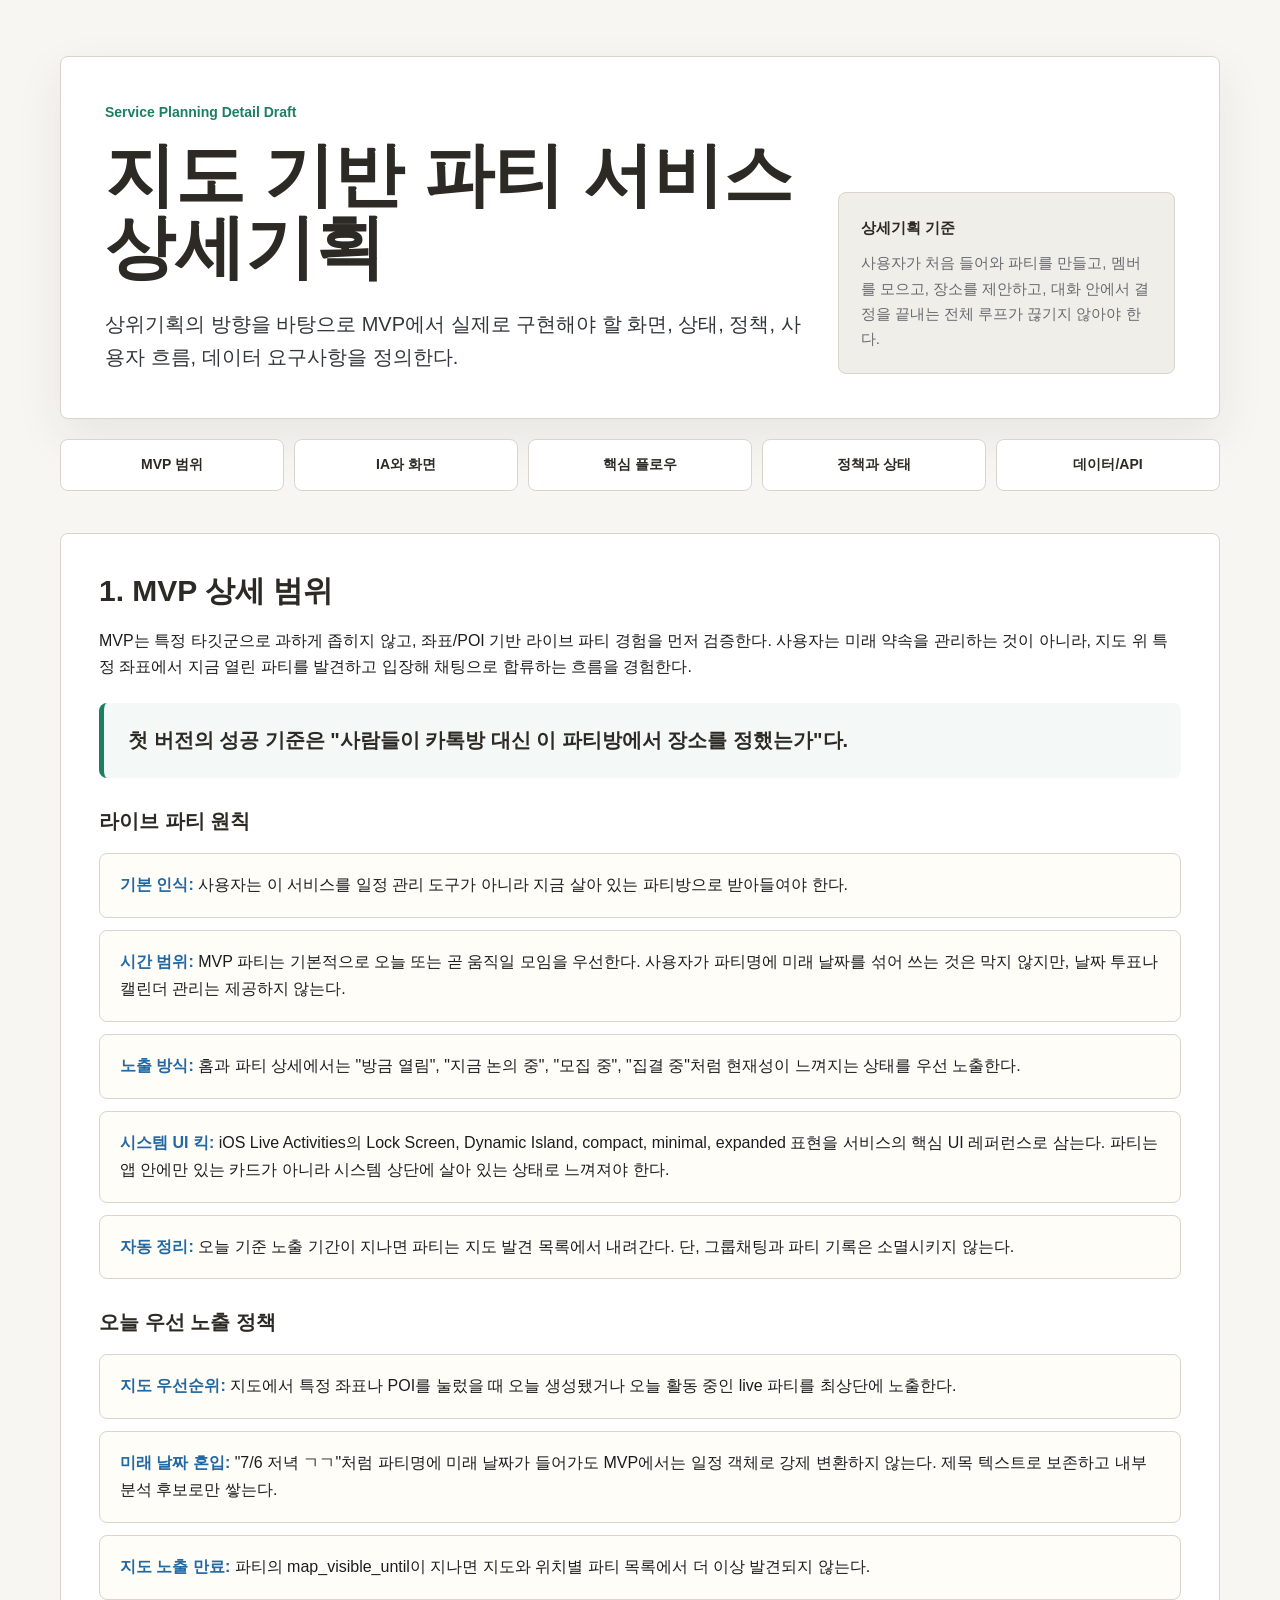
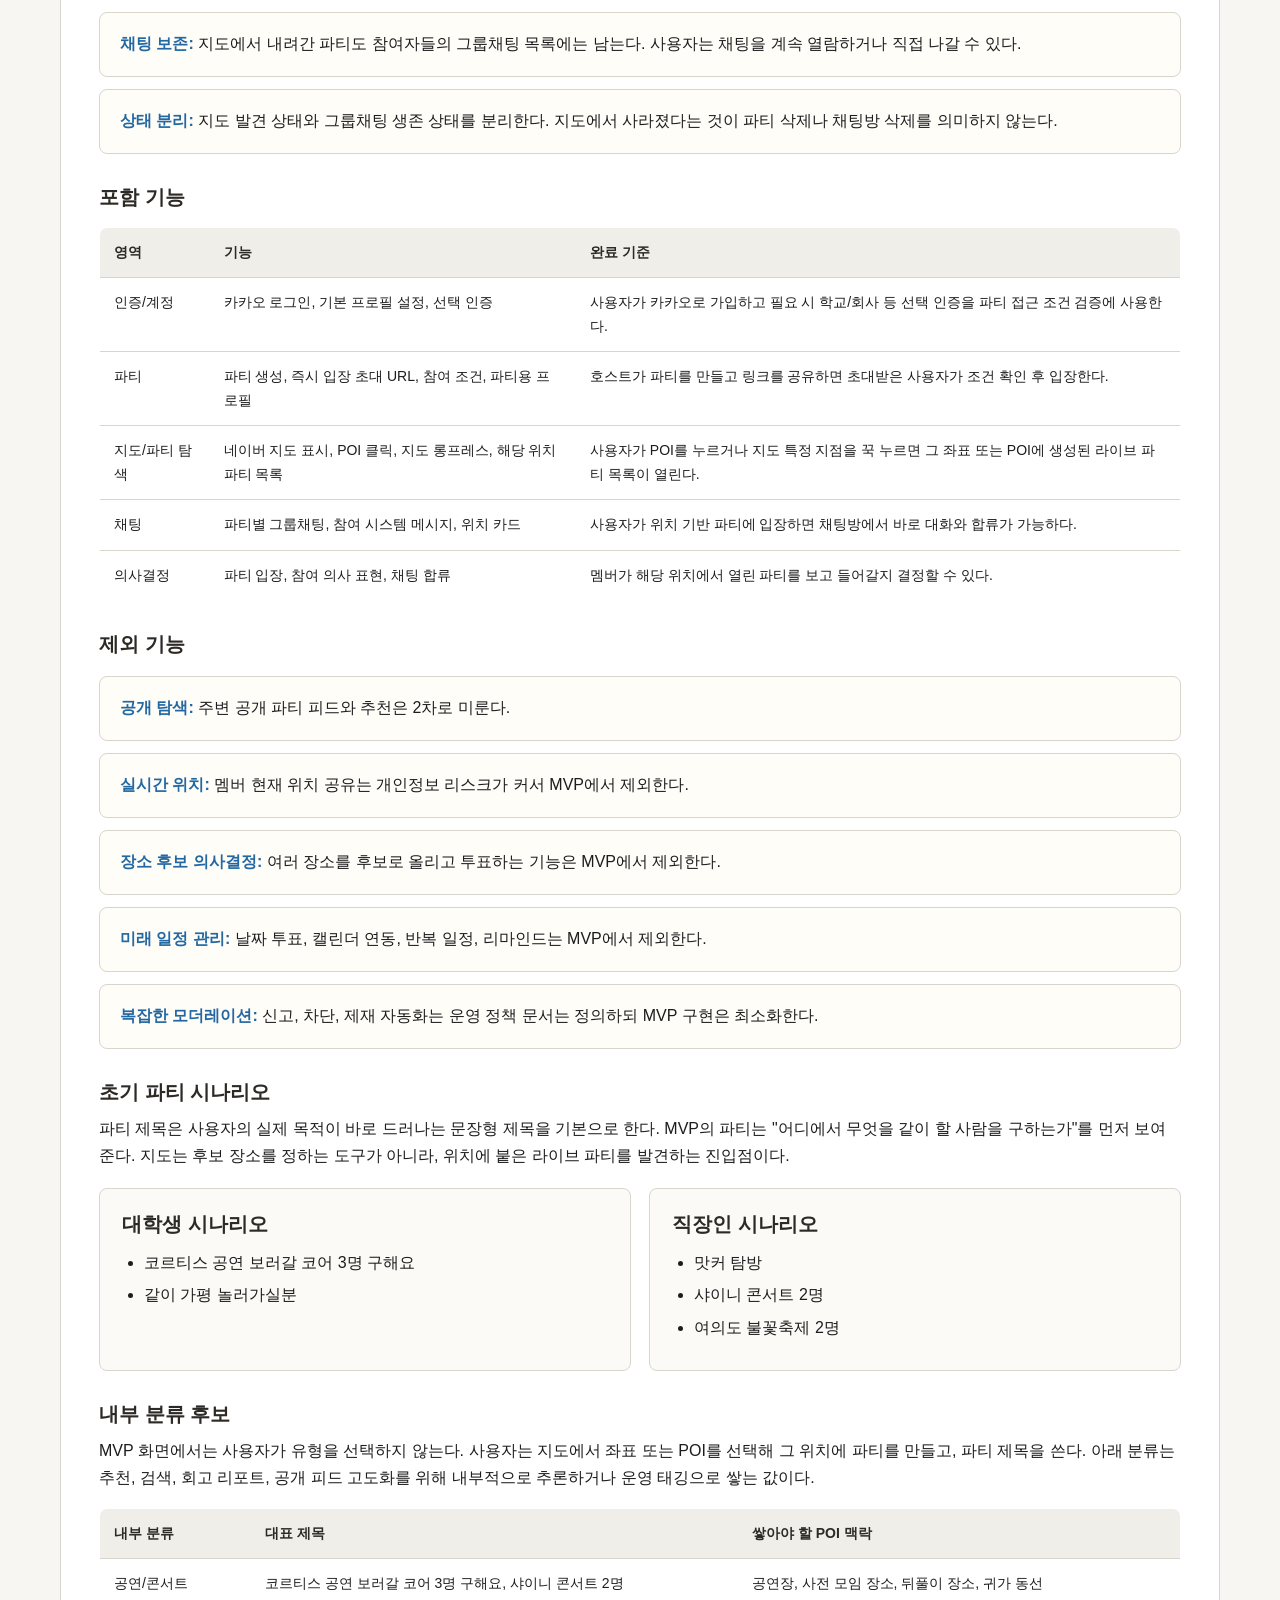
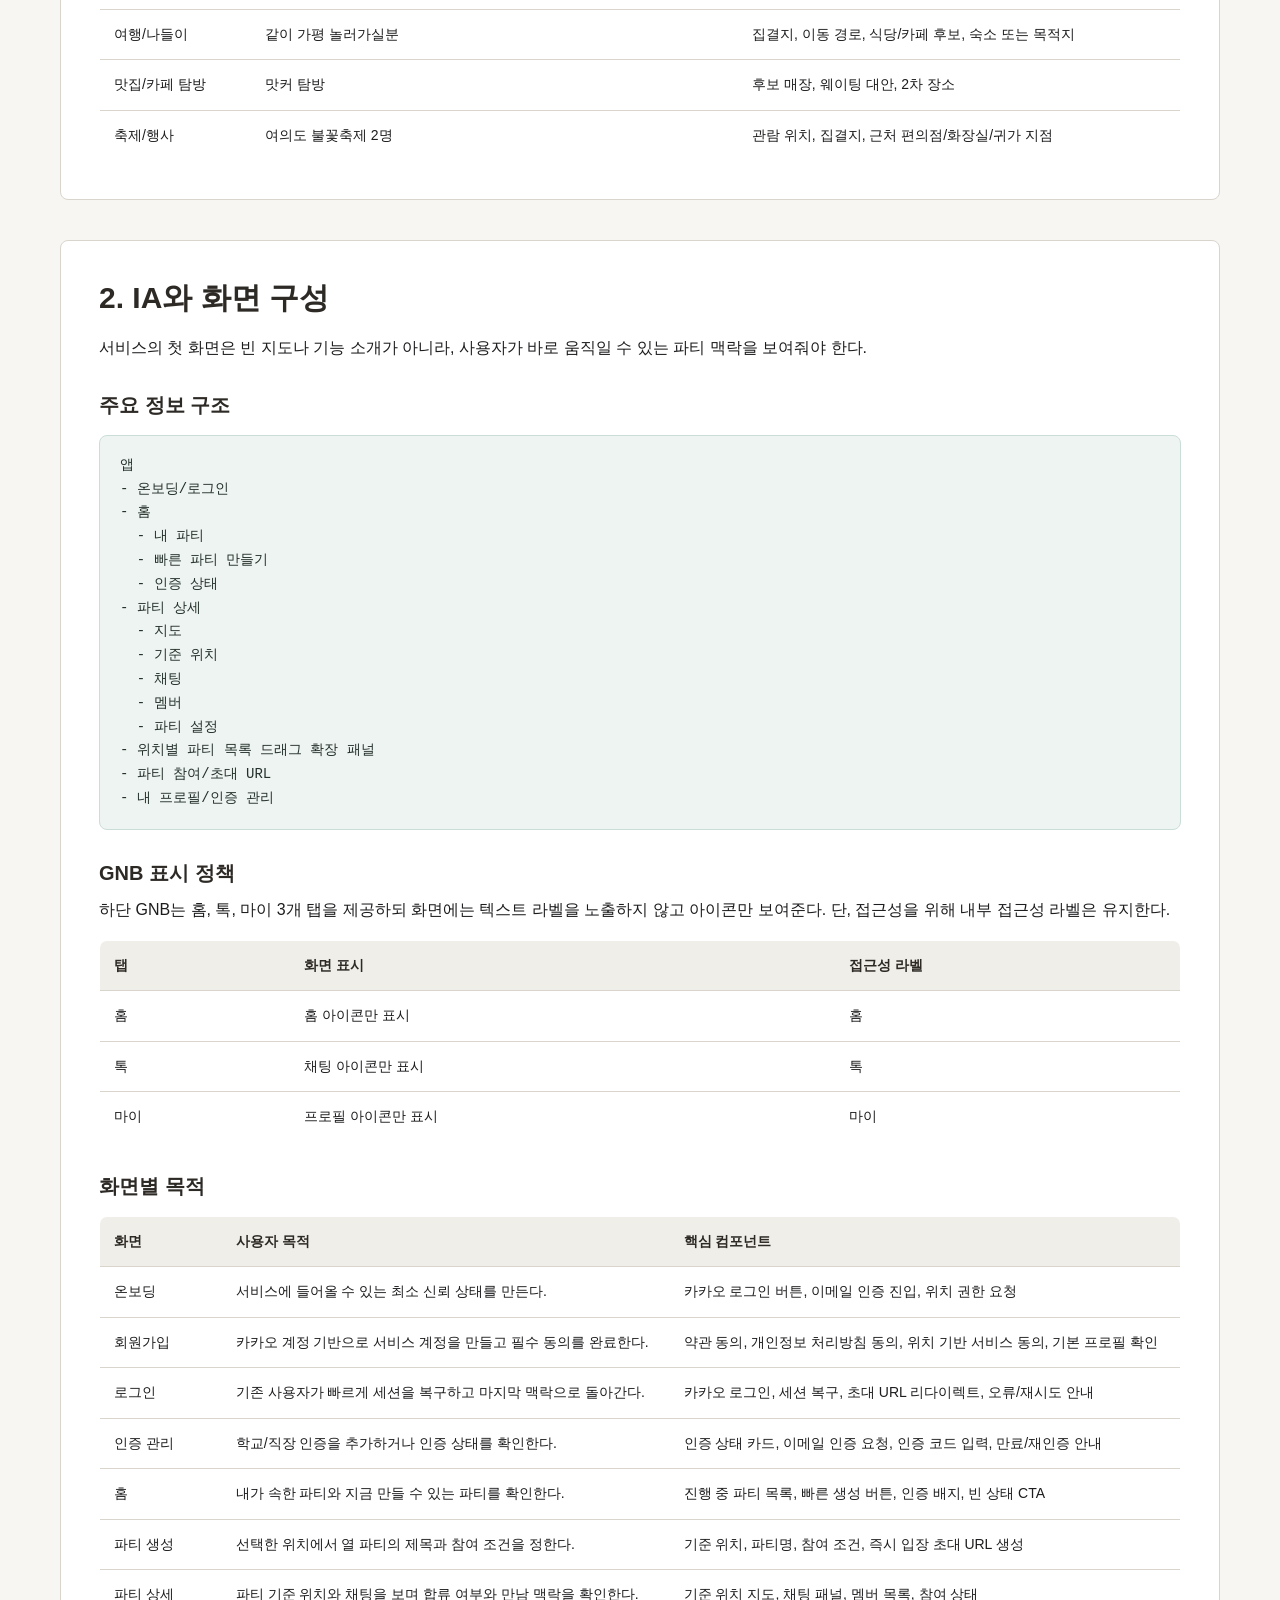
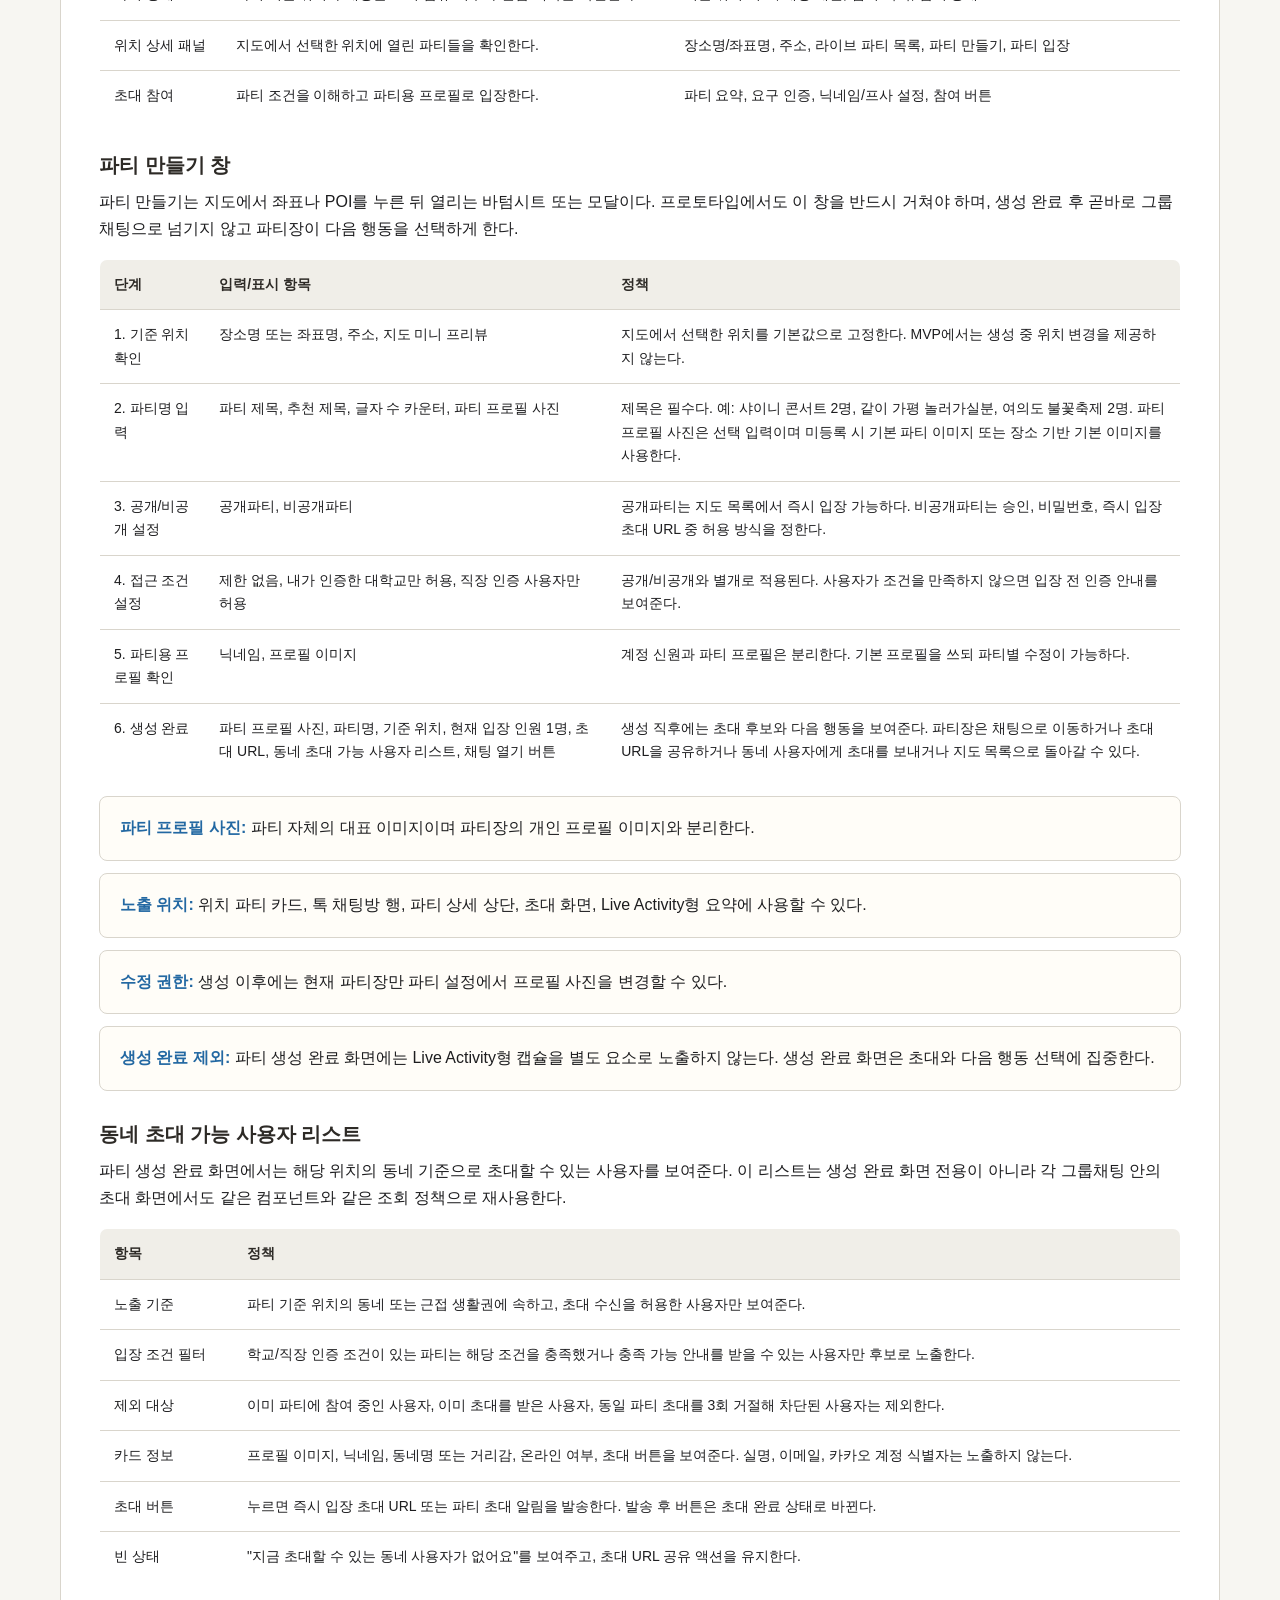
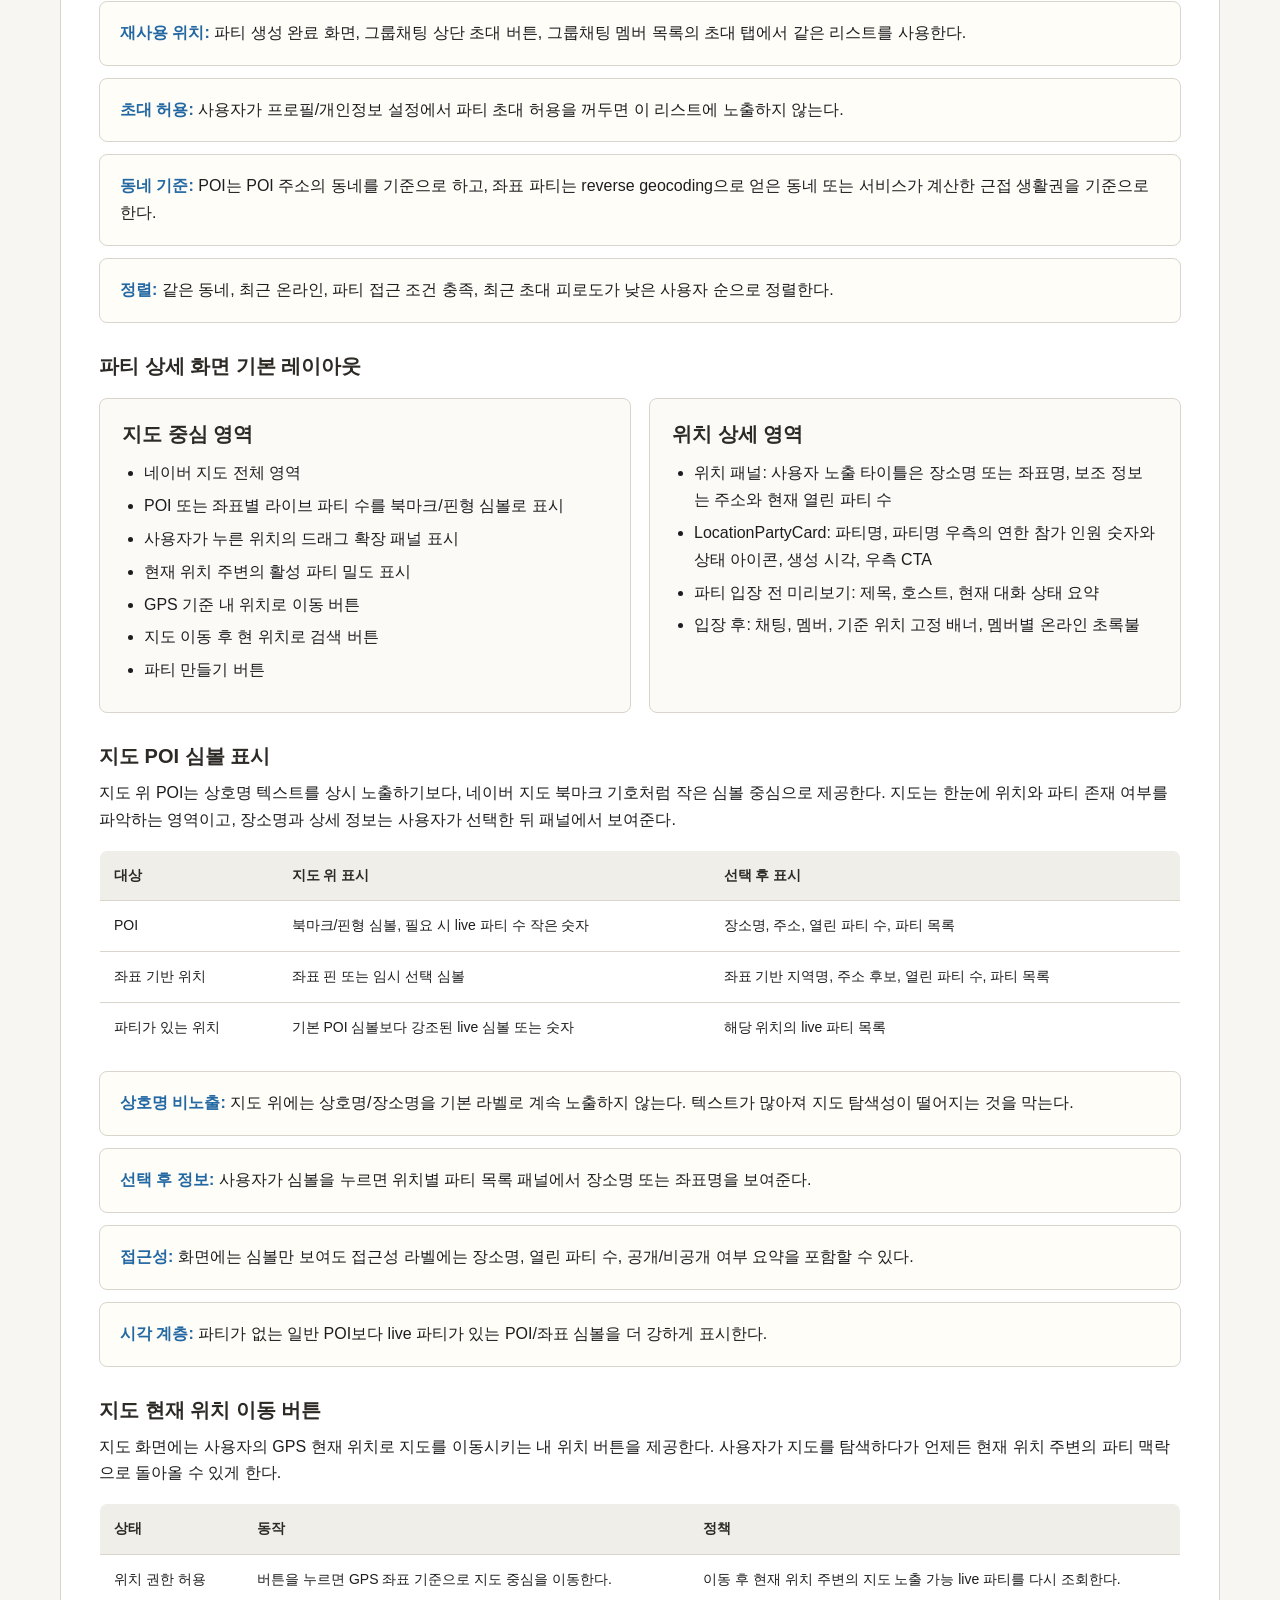
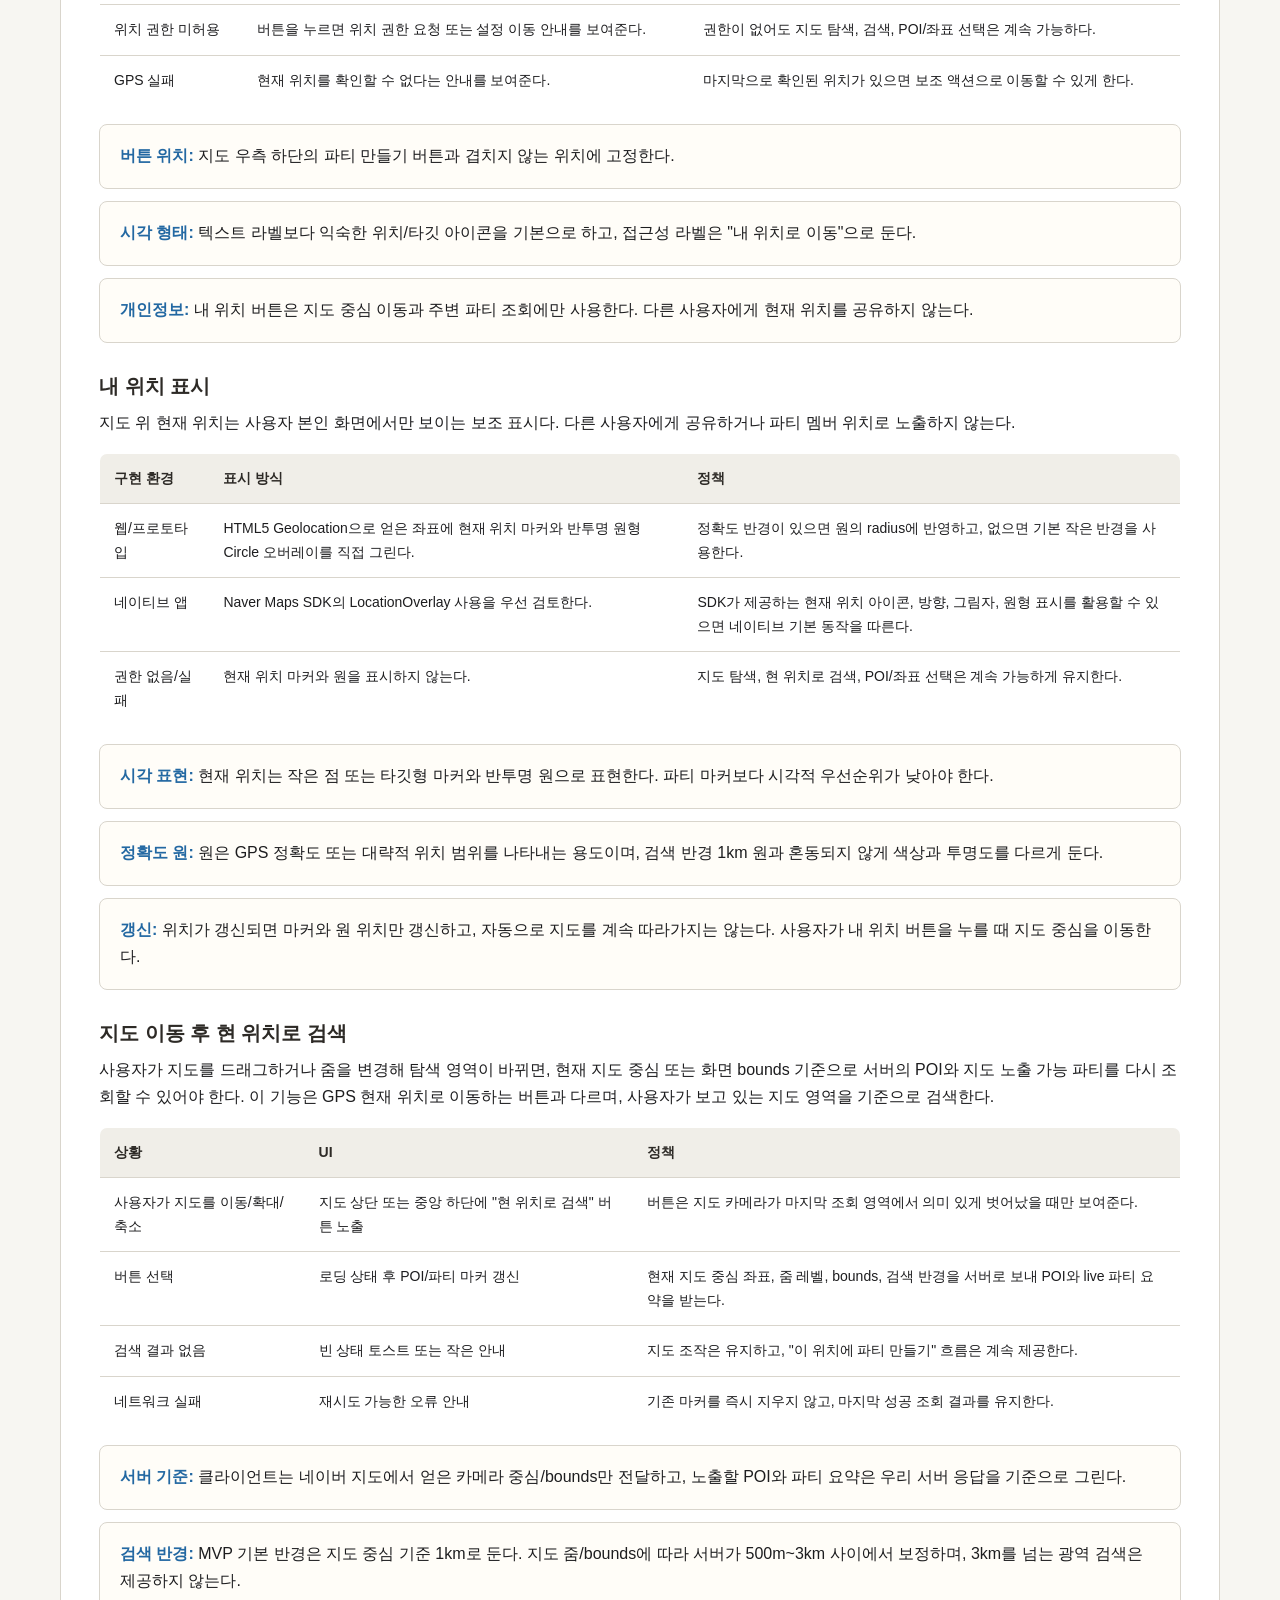
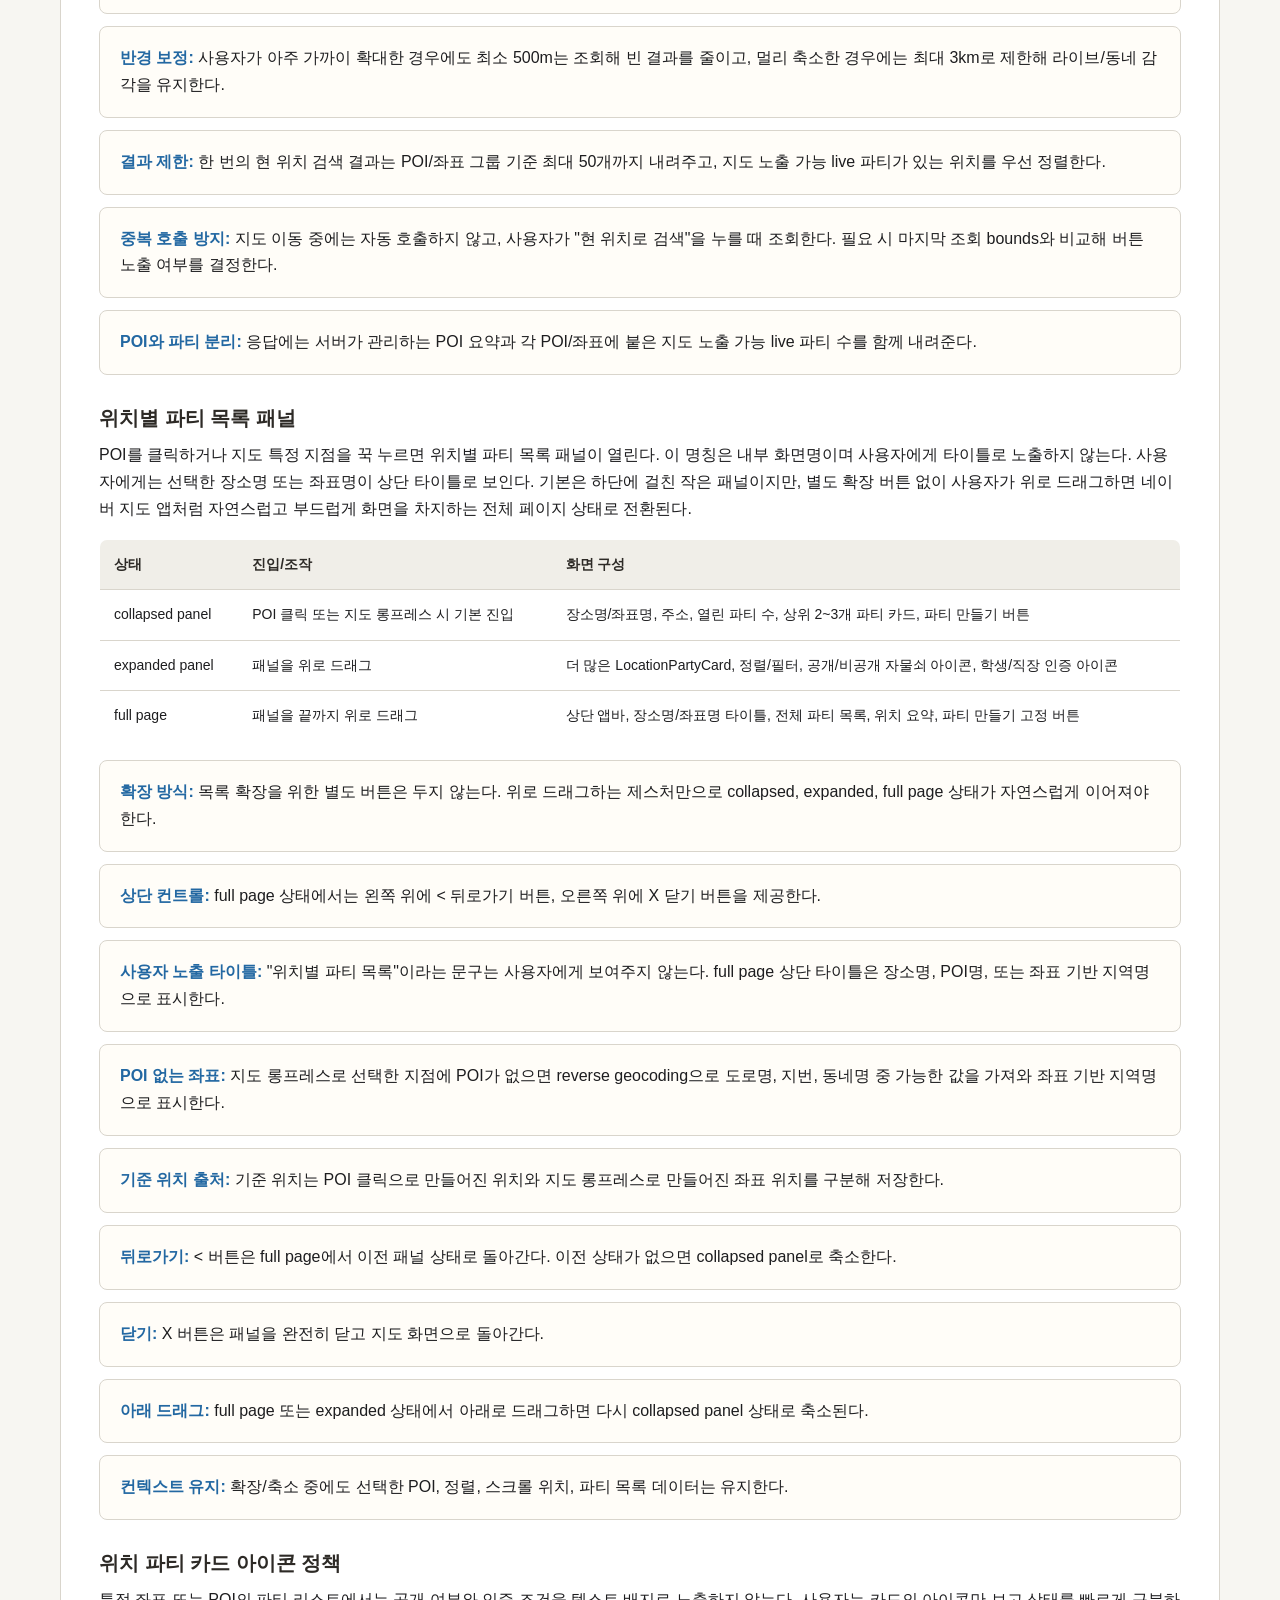
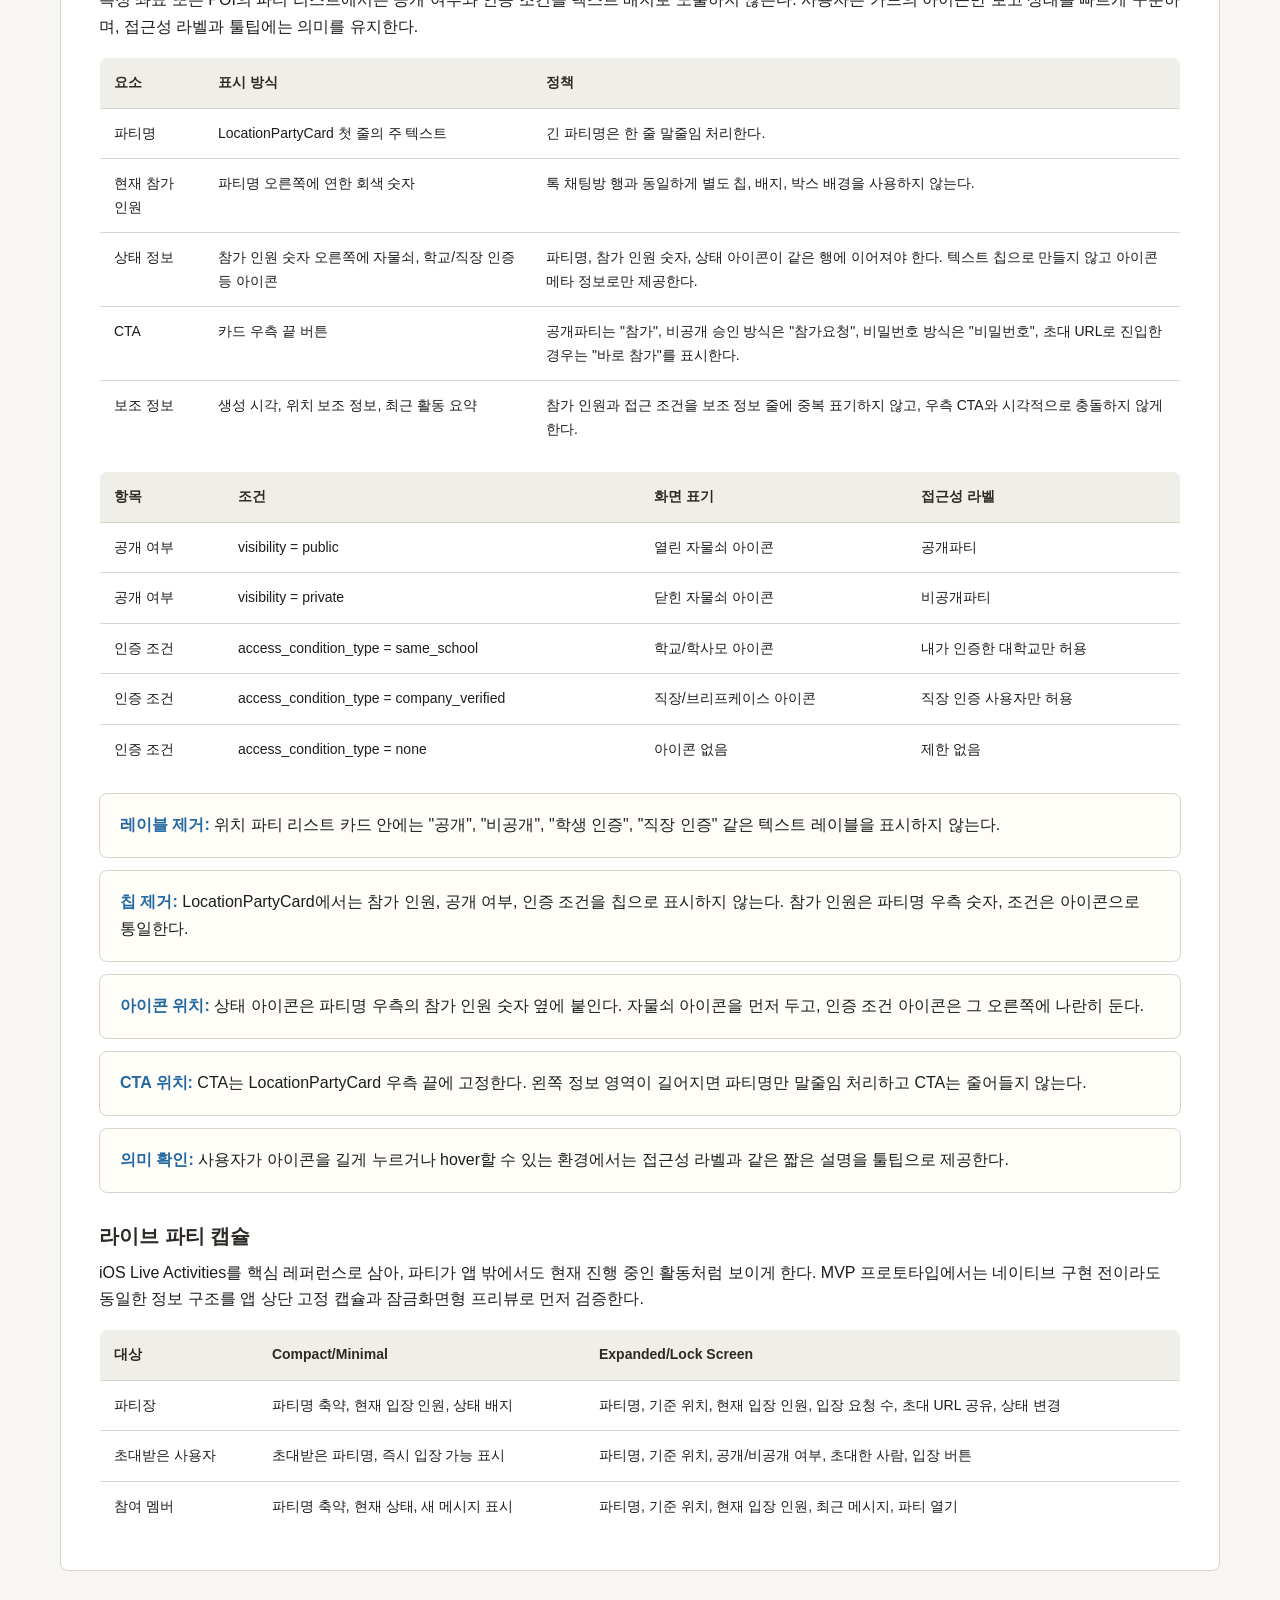
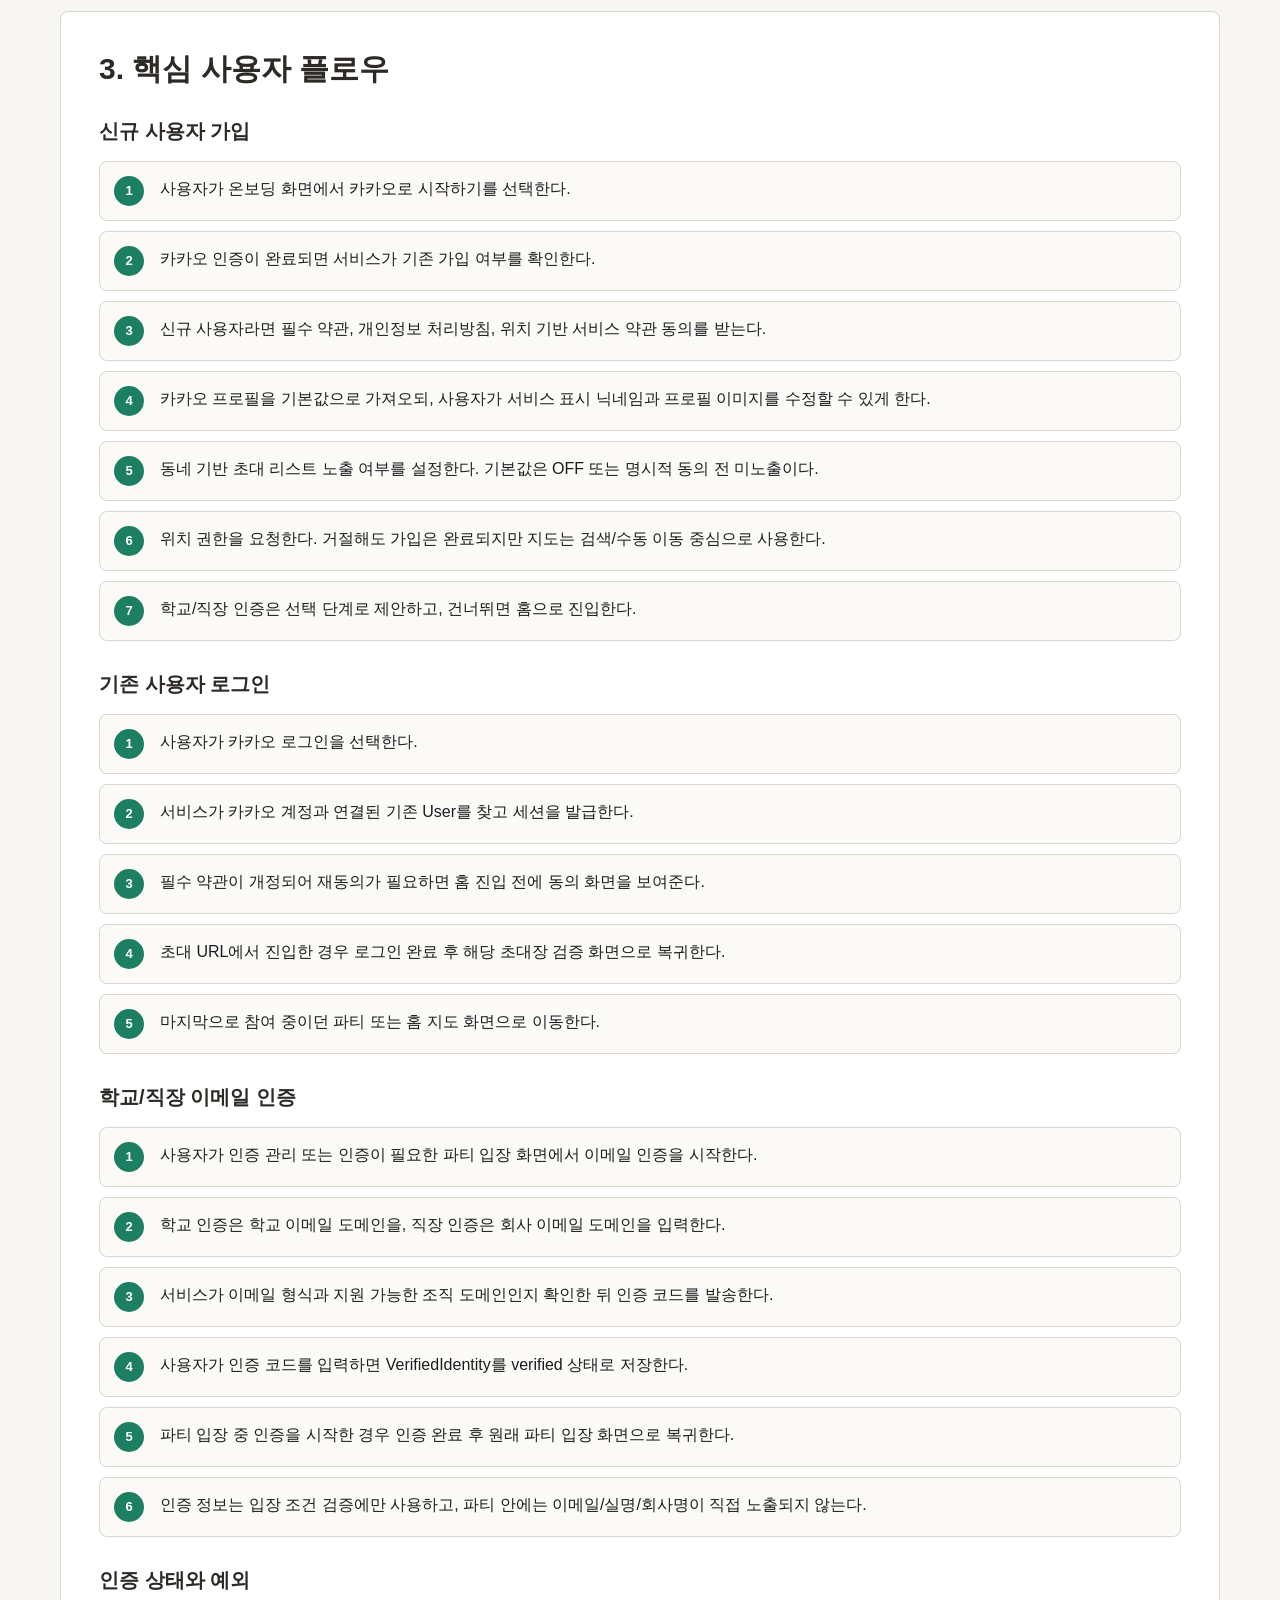
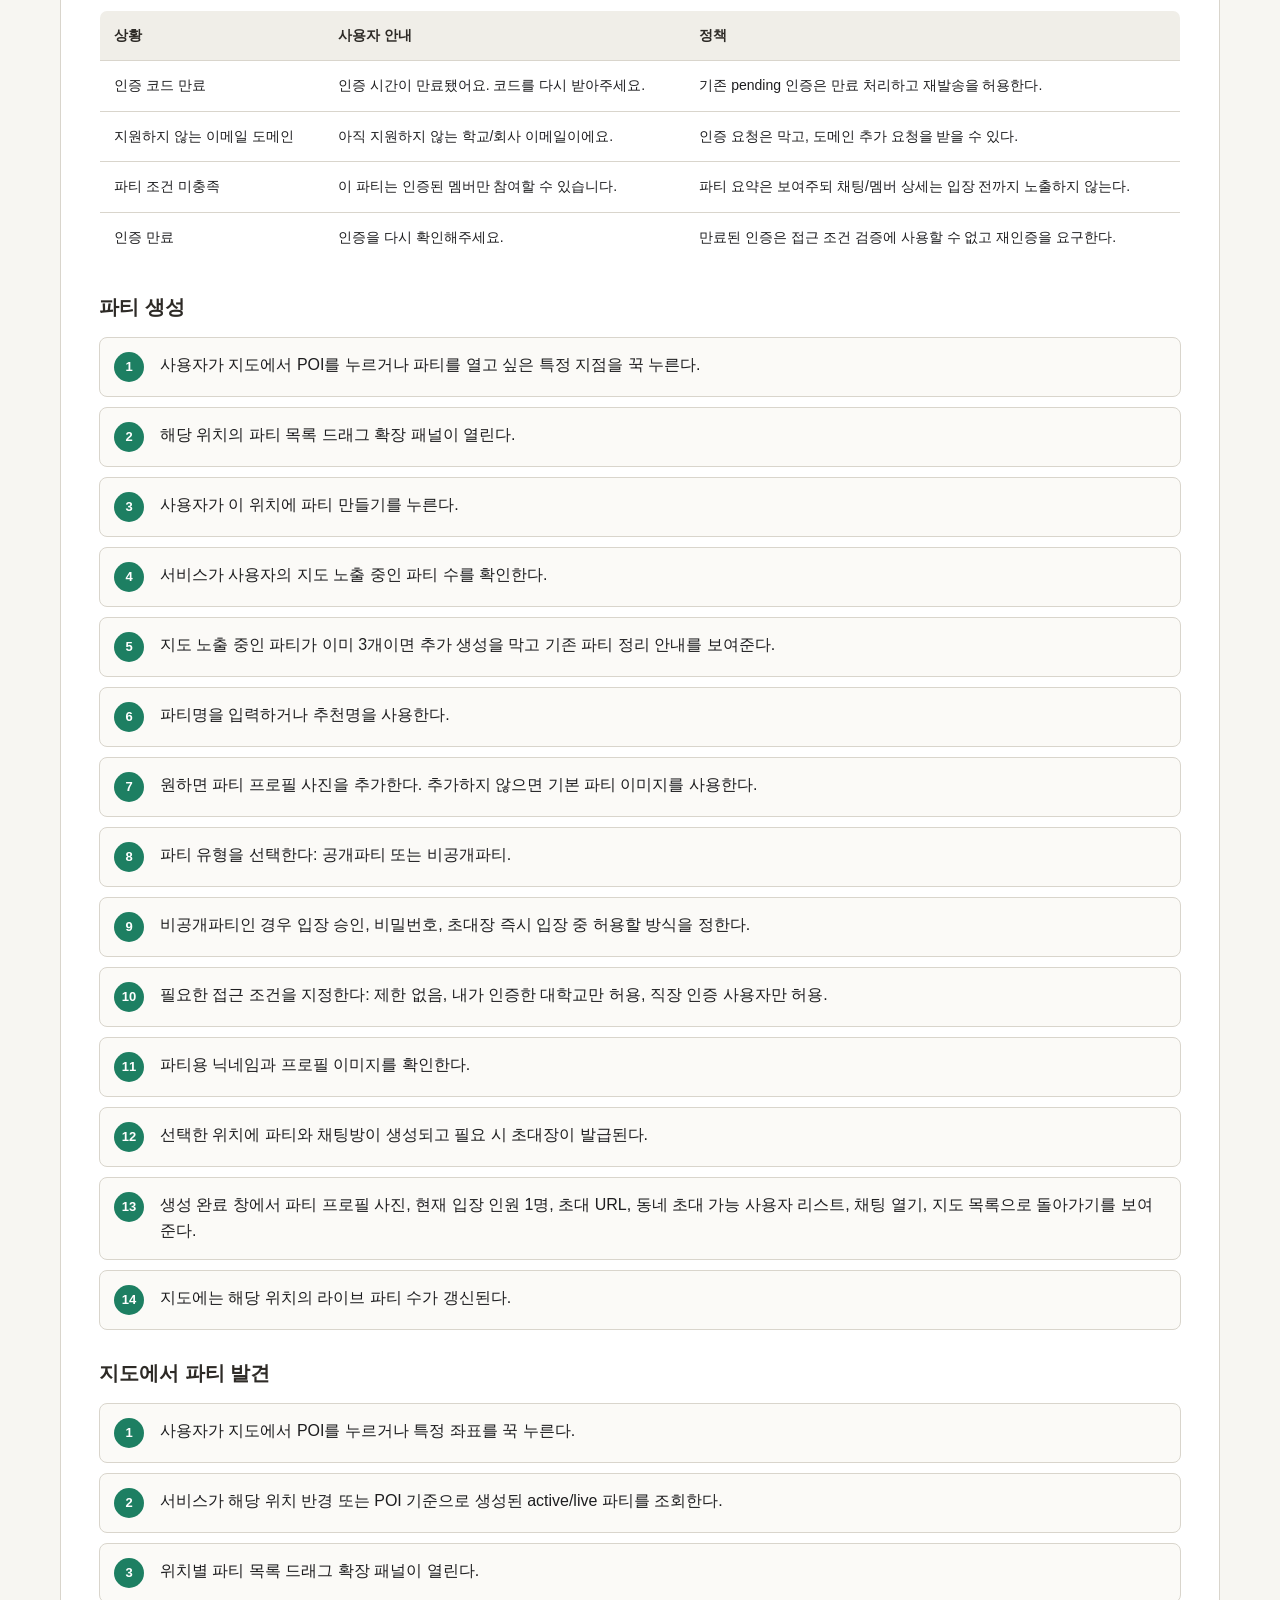
==== commit 9055c557: "Reflect location party card spec" ====
--- a/상세기획.html
+++ b/상세기획.html
@@ -747,7 +747,7 @@
           <h3>위치 상세 영역</h3>
           <ul>
             <li>위치 패널: 사용자 노출 타이틀은 장소명 또는 좌표명, 보조 정보는 주소와 현재 열린 파티 수</li>
-            <li>파티 카드: 제목, 멤버 수, 생성 시각, 공개/비공개 자물쇠 아이콘, 인증 조건 아이콘</li>
+            <li>LocationPartyCard: 파티명, 파티명 우측의 연한 참가 인원 숫자와 상태 아이콘, 생성 시각, 우측 CTA</li>
             <li>파티 입장 전 미리보기: 제목, 호스트, 현재 대화 상태 요약</li>
             <li>입장 후: 채팅, 멤버, 기준 위치 고정 배너, 멤버별 온라인 초록불</li>
           </ul>
@@ -939,7 +939,7 @@
           <tr>
             <td>expanded panel</td>
             <td>패널을 위로 드래그</td>
-            <td>더 많은 파티 카드, 정렬/필터, 공개/비공개 자물쇠 아이콘, 학생/직장 인증 아이콘</td>
+            <td>더 많은 LocationPartyCard, 정렬/필터, 공개/비공개 자물쇠 아이콘, 학생/직장 인증 아이콘</td>
           </tr>
           <tr>
             <td>full page</td>
@@ -969,6 +969,42 @@
       <table>
         <thead>
           <tr>
+            <th>요소</th>
+            <th>표시 방식</th>
+            <th>정책</th>
+          </tr>
+        </thead>
+        <tbody>
+          <tr>
+            <td>파티명</td>
+            <td>LocationPartyCard 첫 줄의 주 텍스트</td>
+            <td>긴 파티명은 한 줄 말줄임 처리한다.</td>
+          </tr>
+          <tr>
+            <td>현재 참가 인원</td>
+            <td>파티명 오른쪽에 연한 회색 숫자</td>
+            <td>톡 채팅방 행과 동일하게 별도 칩, 배지, 박스 배경을 사용하지 않는다.</td>
+          </tr>
+          <tr>
+            <td>상태 정보</td>
+            <td>참가 인원 숫자 오른쪽에 자물쇠, 학교/직장 인증 등 아이콘</td>
+            <td>파티명, 참가 인원 숫자, 상태 아이콘이 같은 행에 이어져야 한다. 텍스트 칩으로 만들지 않고 아이콘 메타 정보로만 제공한다.</td>
+          </tr>
+          <tr>
+            <td>CTA</td>
+            <td>카드 우측 끝 버튼</td>
+            <td>공개파티는 "참가", 비공개 승인 방식은 "참가요청", 비밀번호 방식은 "비밀번호", 초대 URL로 진입한 경우는 "바로 참가"를 표시한다.</td>
+          </tr>
+          <tr>
+            <td>보조 정보</td>
+            <td>생성 시각, 위치 보조 정보, 최근 활동 요약</td>
+            <td>참가 인원과 접근 조건을 보조 정보 줄에 중복 표기하지 않고, 우측 CTA와 시각적으로 충돌하지 않게 한다.</td>
+          </tr>
+        </tbody>
+      </table>
+      <table>
+        <thead>
+          <tr>
             <th>항목</th>
             <th>조건</th>
             <th>화면 표기</th>
@@ -1010,7 +1046,9 @@
       </table>
       <div class="principles">
         <div class="principle"><strong>레이블 제거:</strong> 위치 파티 리스트 카드 안에는 "공개", "비공개", "학생 인증", "직장 인증" 같은 텍스트 레이블을 표시하지 않는다.</div>
-        <div class="principle"><strong>아이콘 위치:</strong> 자물쇠 아이콘은 파티명 근처의 메타 영역에 고정 배치하고, 인증 조건 아이콘은 자물쇠 아이콘 오른쪽에 나란히 둔다.</div>
+        <div class="principle"><strong>칩 제거:</strong> LocationPartyCard에서는 참가 인원, 공개 여부, 인증 조건을 칩으로 표시하지 않는다. 참가 인원은 파티명 우측 숫자, 조건은 아이콘으로 통일한다.</div>
+        <div class="principle"><strong>아이콘 위치:</strong> 상태 아이콘은 파티명 우측의 참가 인원 숫자 옆에 붙인다. 자물쇠 아이콘을 먼저 두고, 인증 조건 아이콘은 그 오른쪽에 나란히 둔다.</div>
+        <div class="principle"><strong>CTA 위치:</strong> CTA는 LocationPartyCard 우측 끝에 고정한다. 왼쪽 정보 영역이 길어지면 파티명만 말줄임 처리하고 CTA는 줄어들지 않는다.</div>
         <div class="principle"><strong>의미 확인:</strong> 사용자가 아이콘을 길게 누르거나 hover할 수 있는 환경에서는 접근성 라벨과 같은 짧은 설명을 툴팁으로 제공한다.</div>
       </div>
 
@@ -1140,8 +1178,8 @@
         <li>사용자가 패널을 위로 드래그하면 별도 버튼 없이 자연스럽게 전체 페이지로 확장된다.</li>
         <li>full page 상태에서는 왼쪽 위 &lt; 뒤로가기와 오른쪽 위 X 닫기를 제공한다.</li>
         <li>사용자가 아래로 드래그하면 다시 하단 패널 상태로 축소된다.</li>
-        <li>사용자가 파티 제목, 멤버 수, 생성 시각을 확인하고, 공개/비공개와 접근 조건은 아이콘으로 확인한다.</li>
-        <li>입장 가능한 파티를 선택한다.</li>
+        <li>사용자가 파티 제목, 파티명 우측의 연한 참가 인원 숫자와 상태 아이콘, 생성 시각, 우측 CTA를 확인한다.</li>
+        <li>입장 가능한 파티의 우측 CTA를 선택한다.</li>
         <li>공개파티는 파티용 닉네임과 프사를 확인한 뒤 채팅방에 바로 입장한다.</li>
         <li>비공개파티는 설정에 따라 입장 요청을 보내거나 비밀번호를 입력한다.</li>
         <li>입장 요청 방식은 파티장 승인 전까지 대기 상태가 되고, 비밀번호 방식은 일치하면 바로 입장한다.</li>
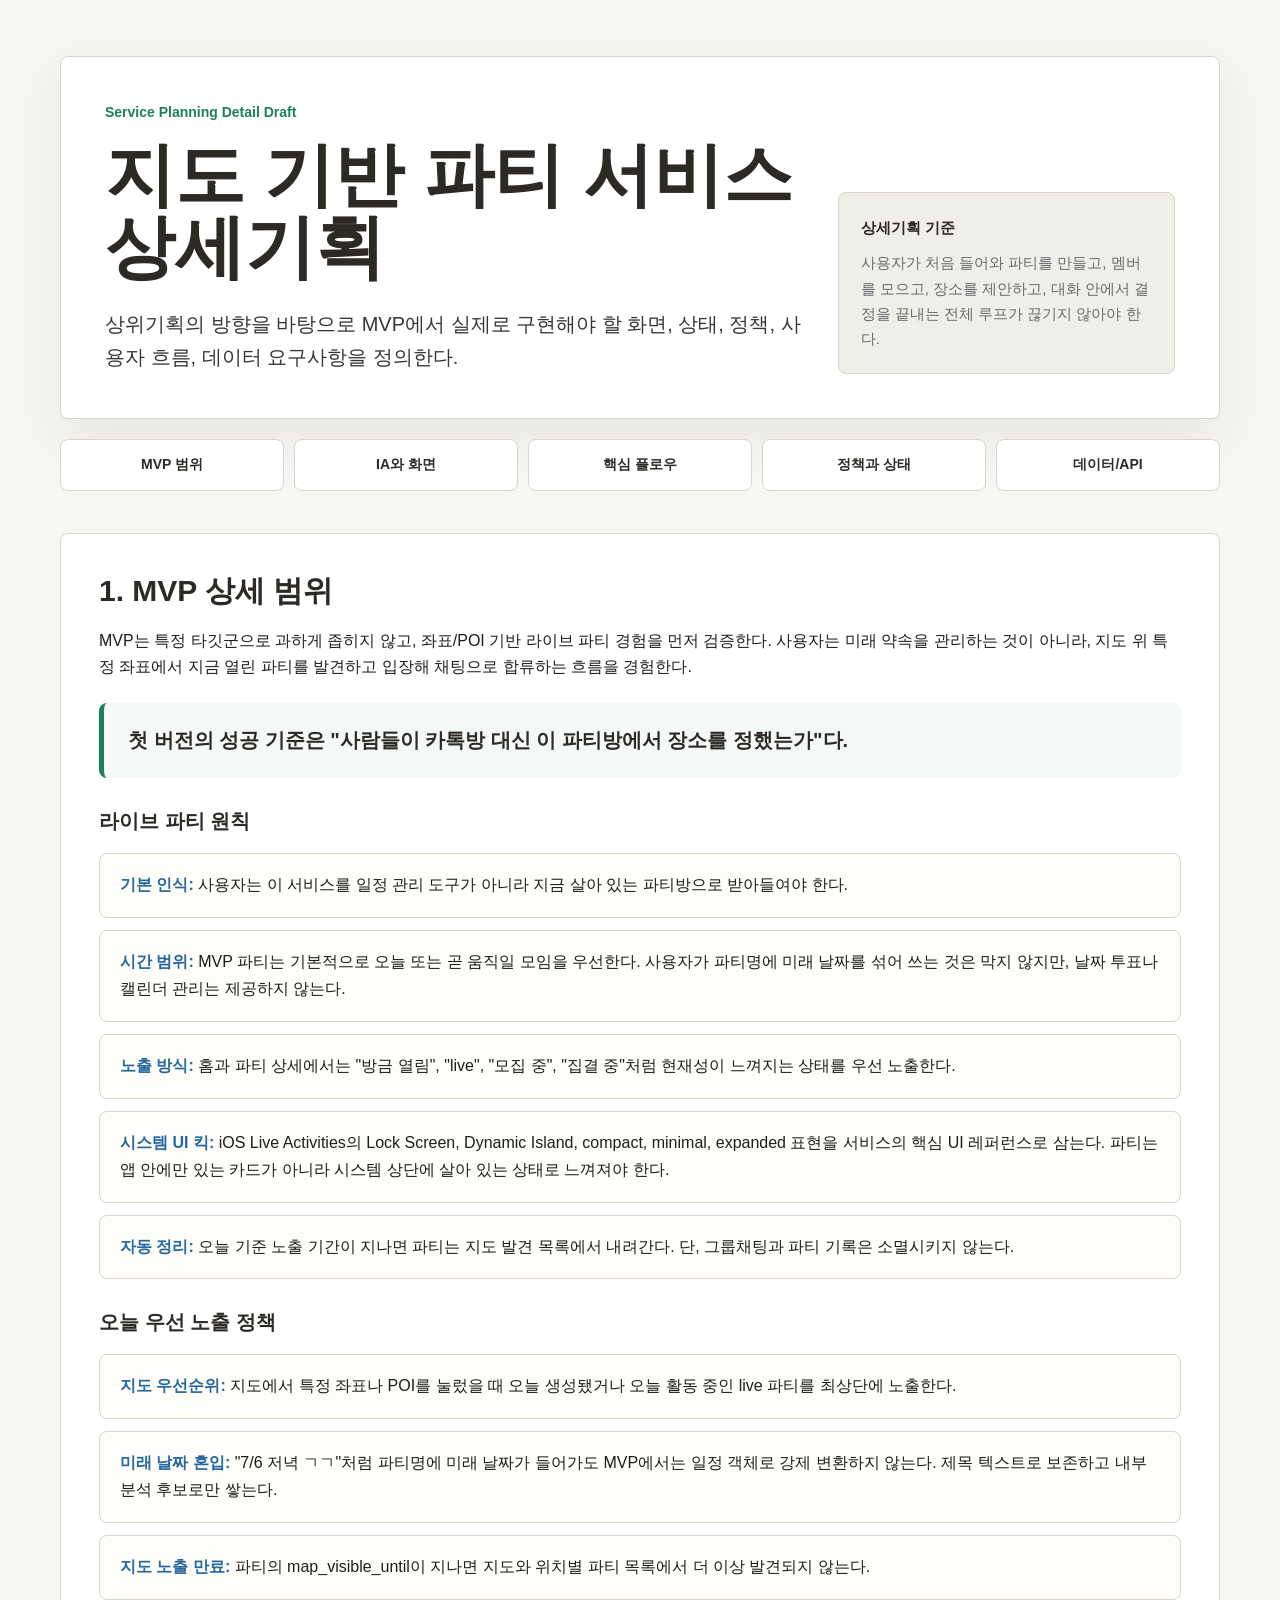
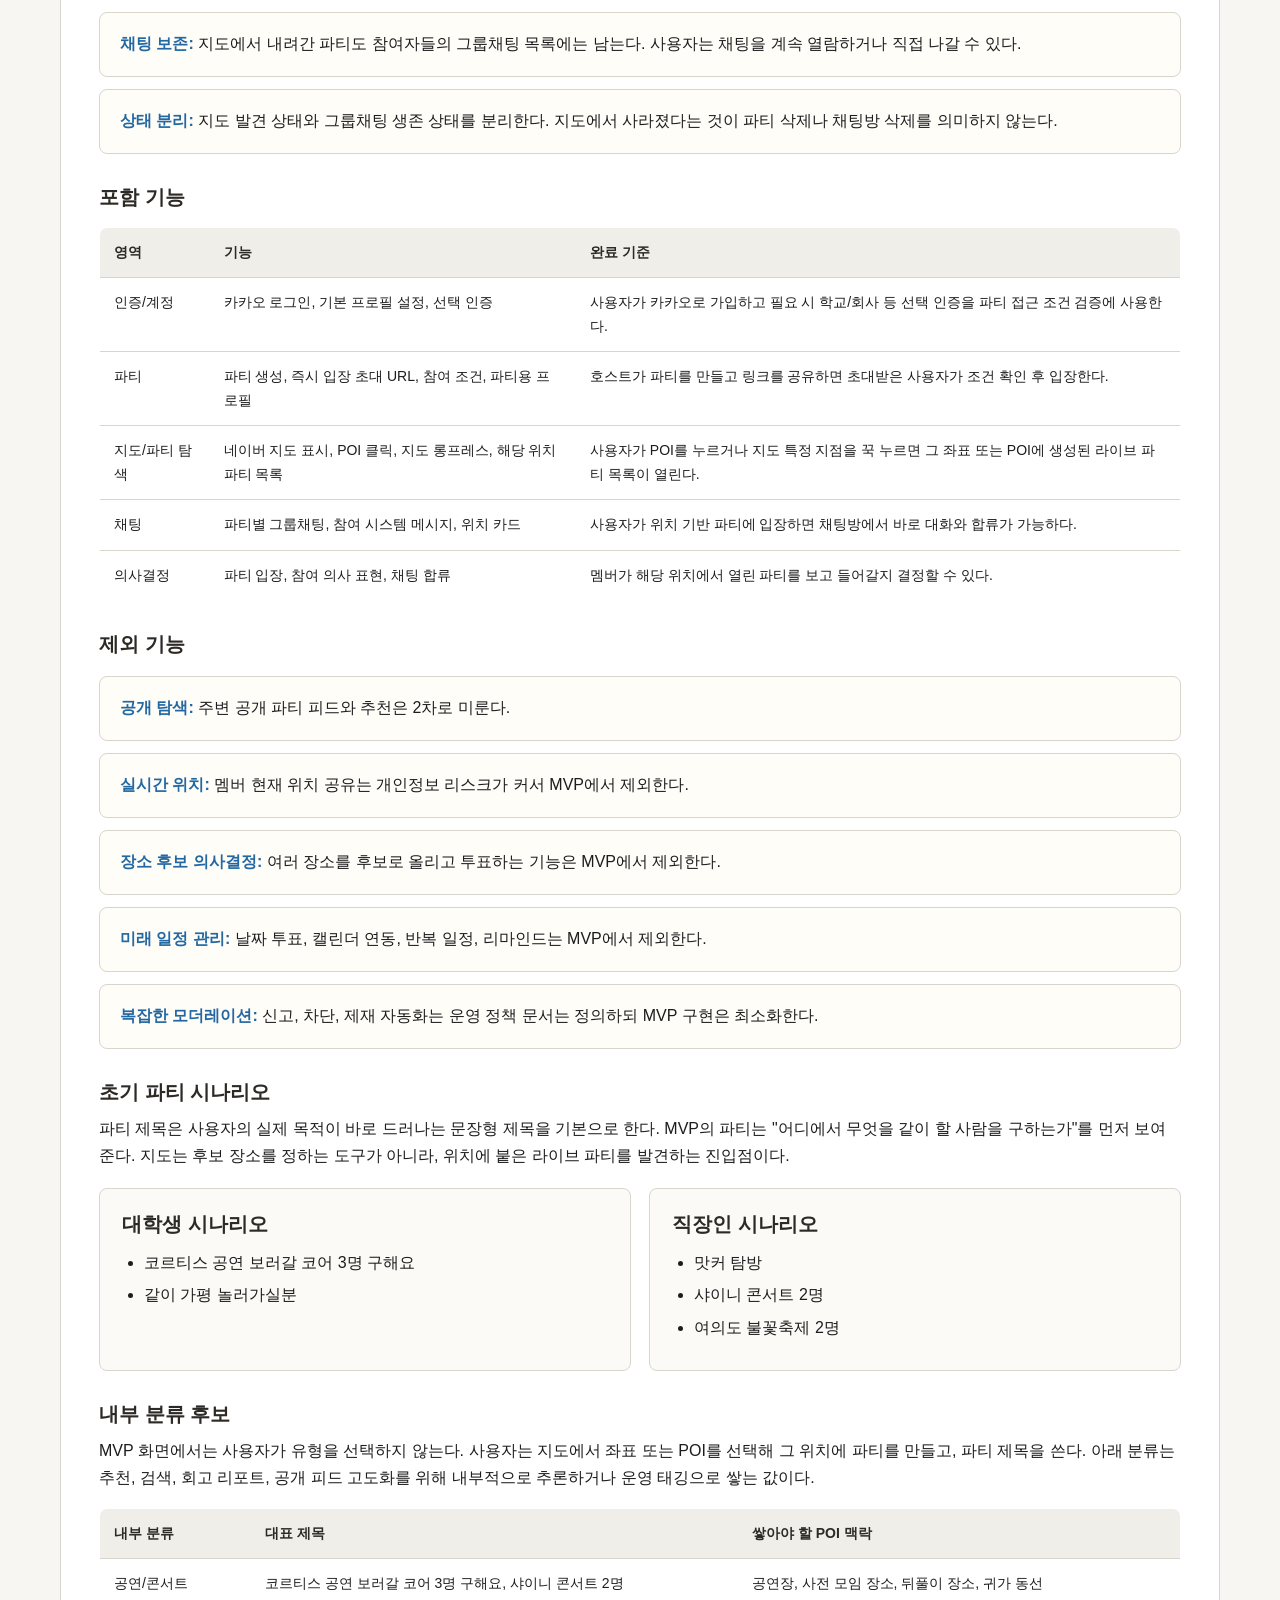
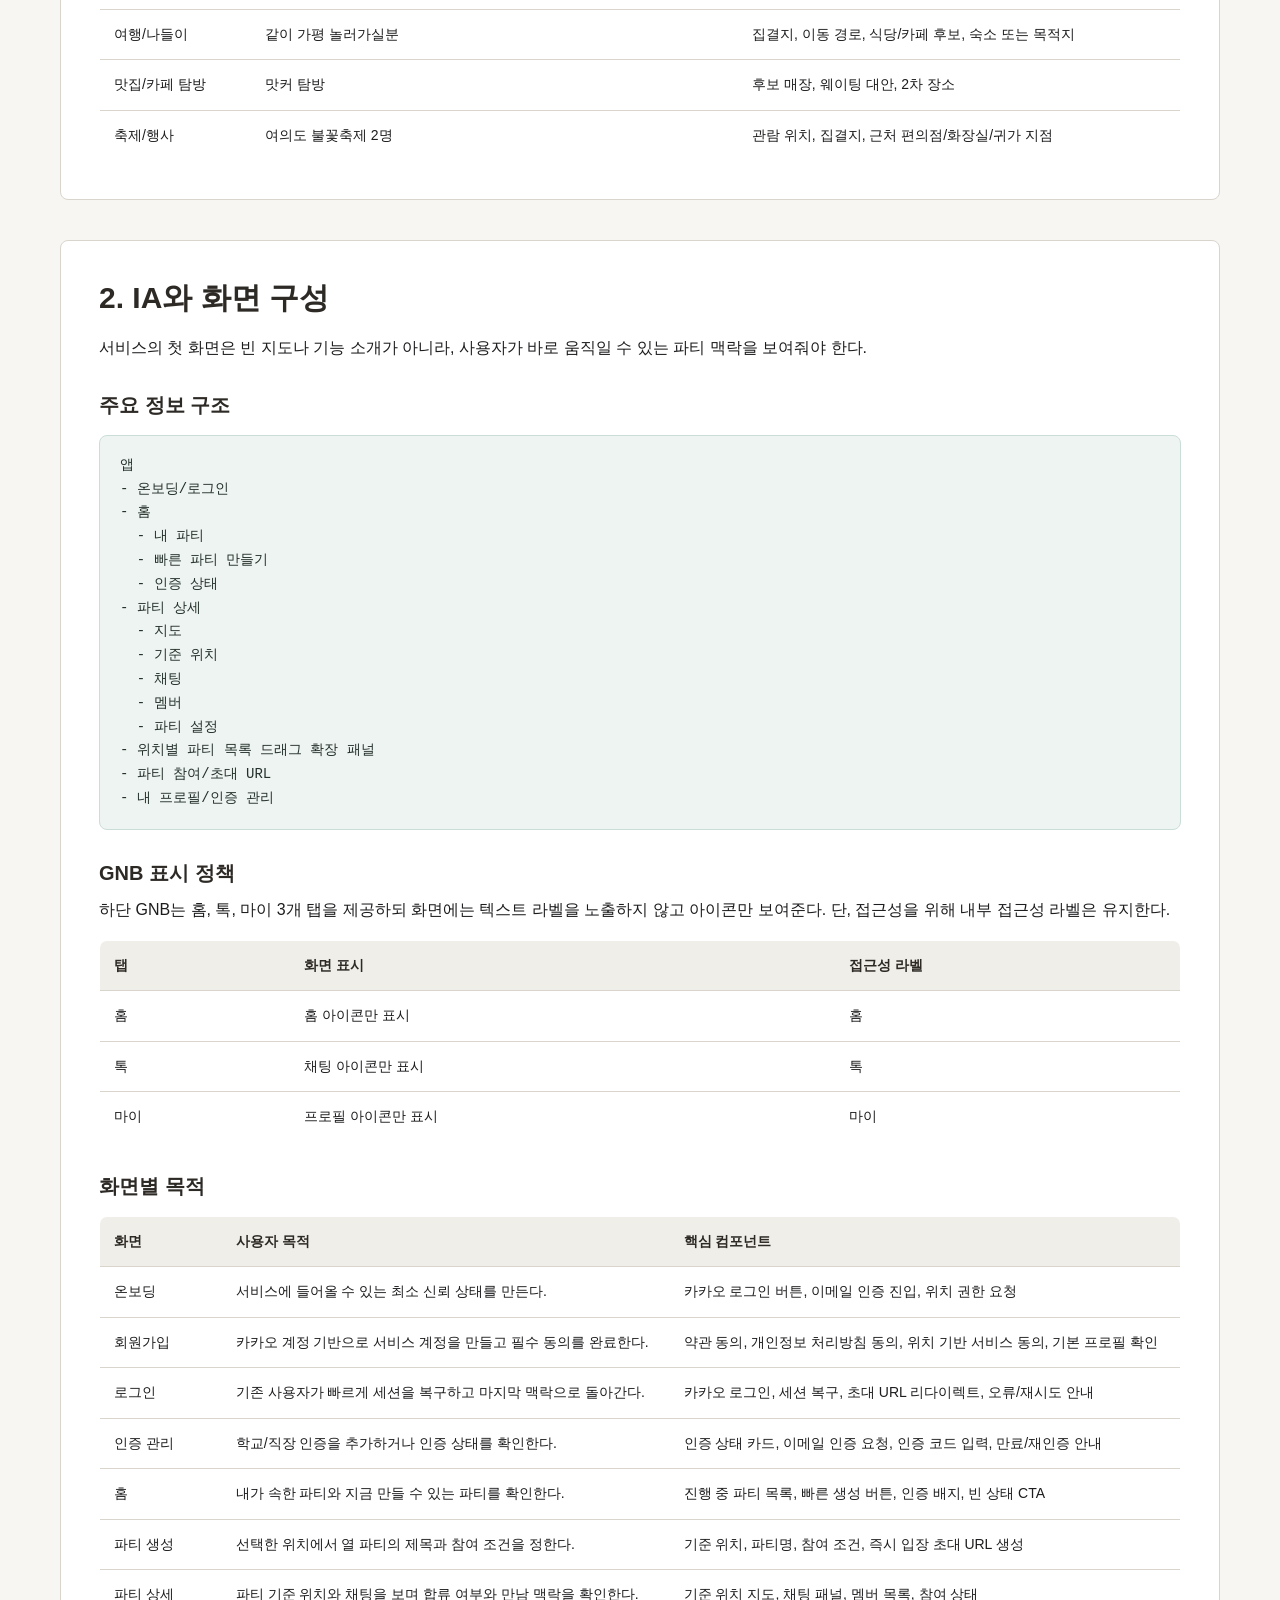
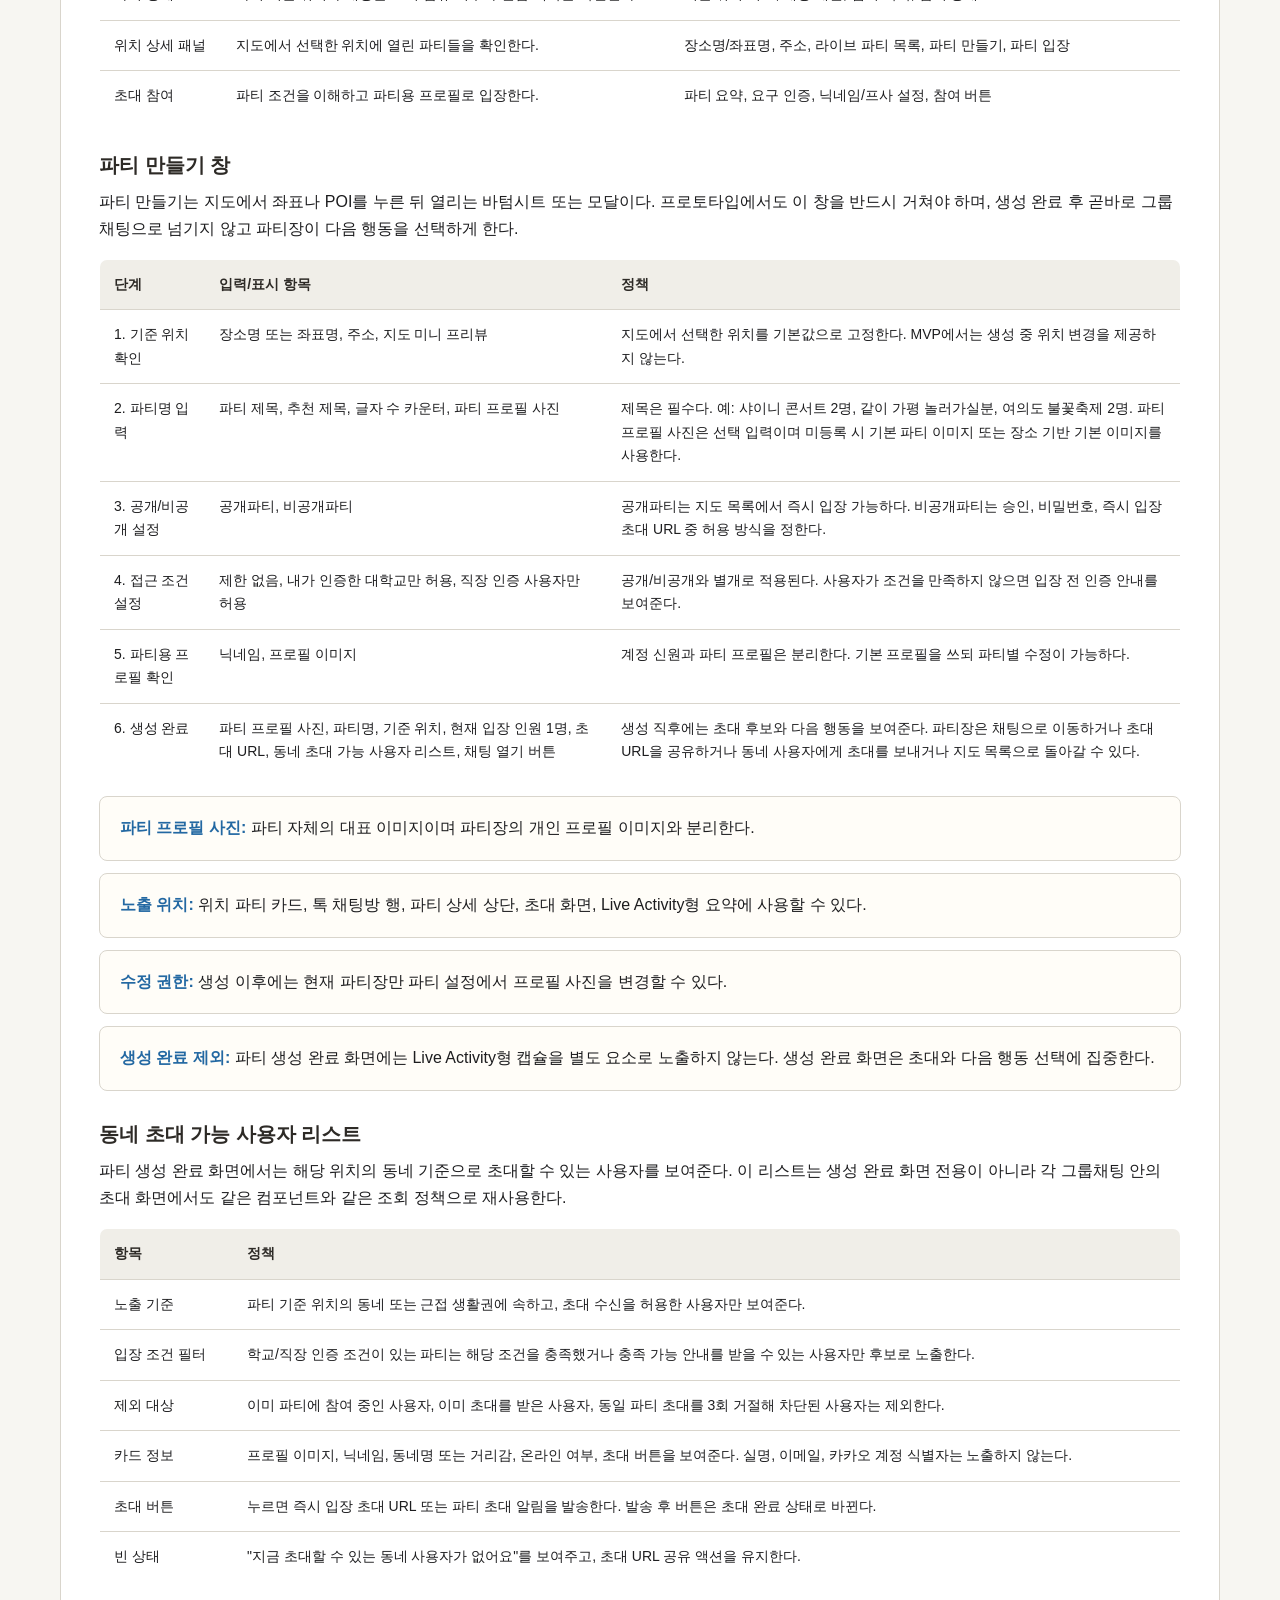
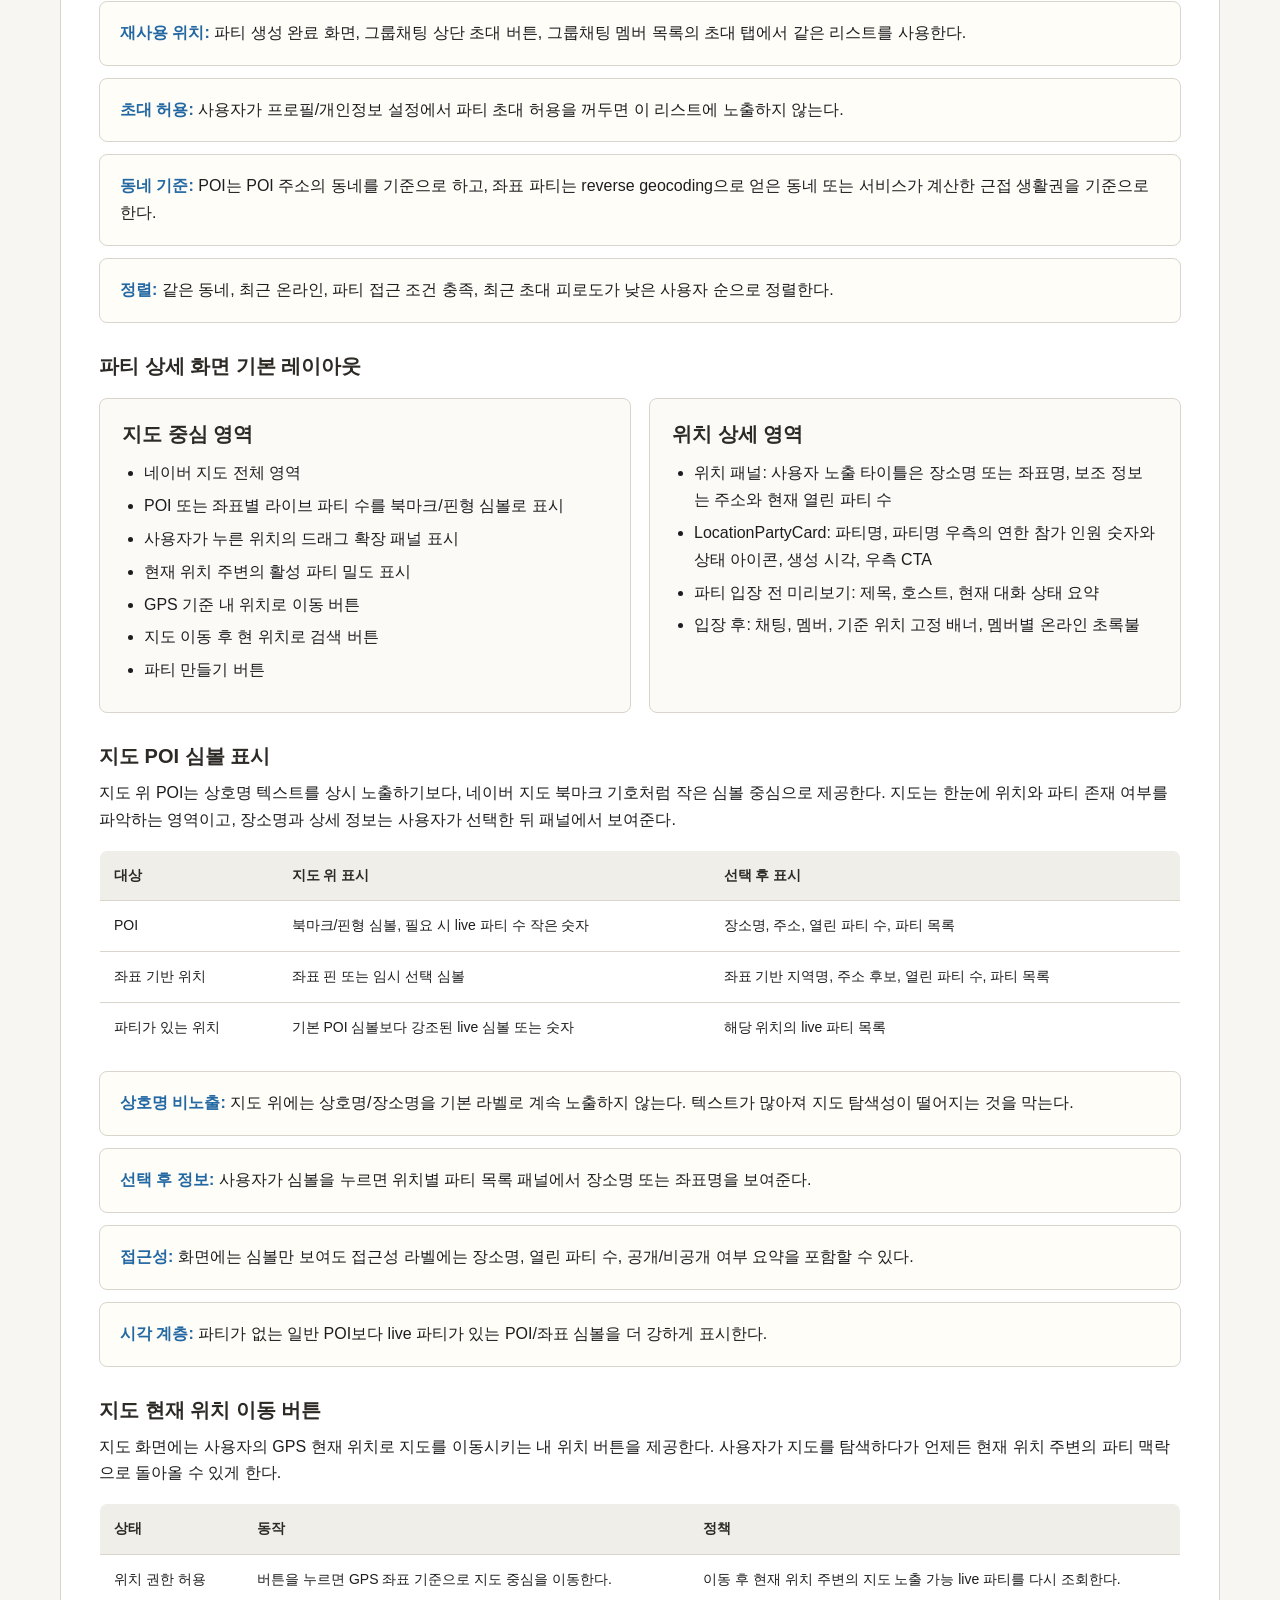
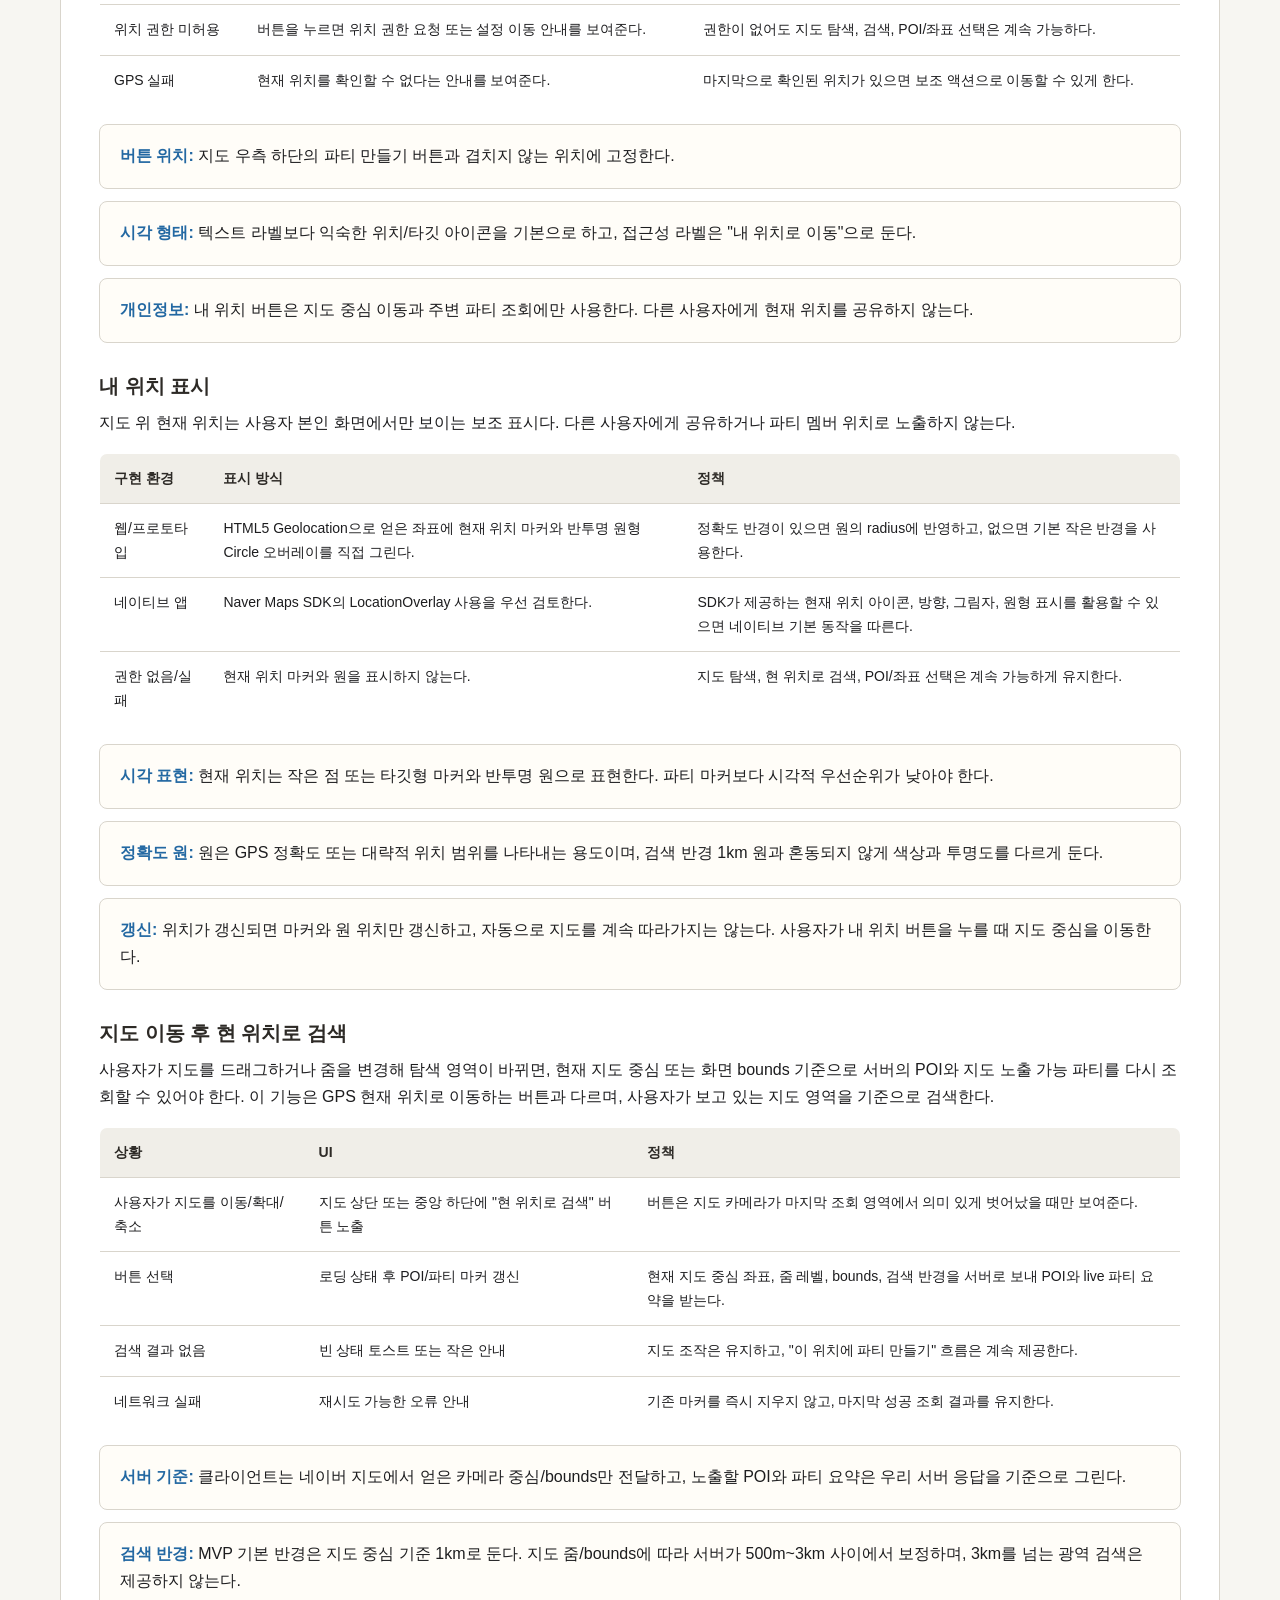
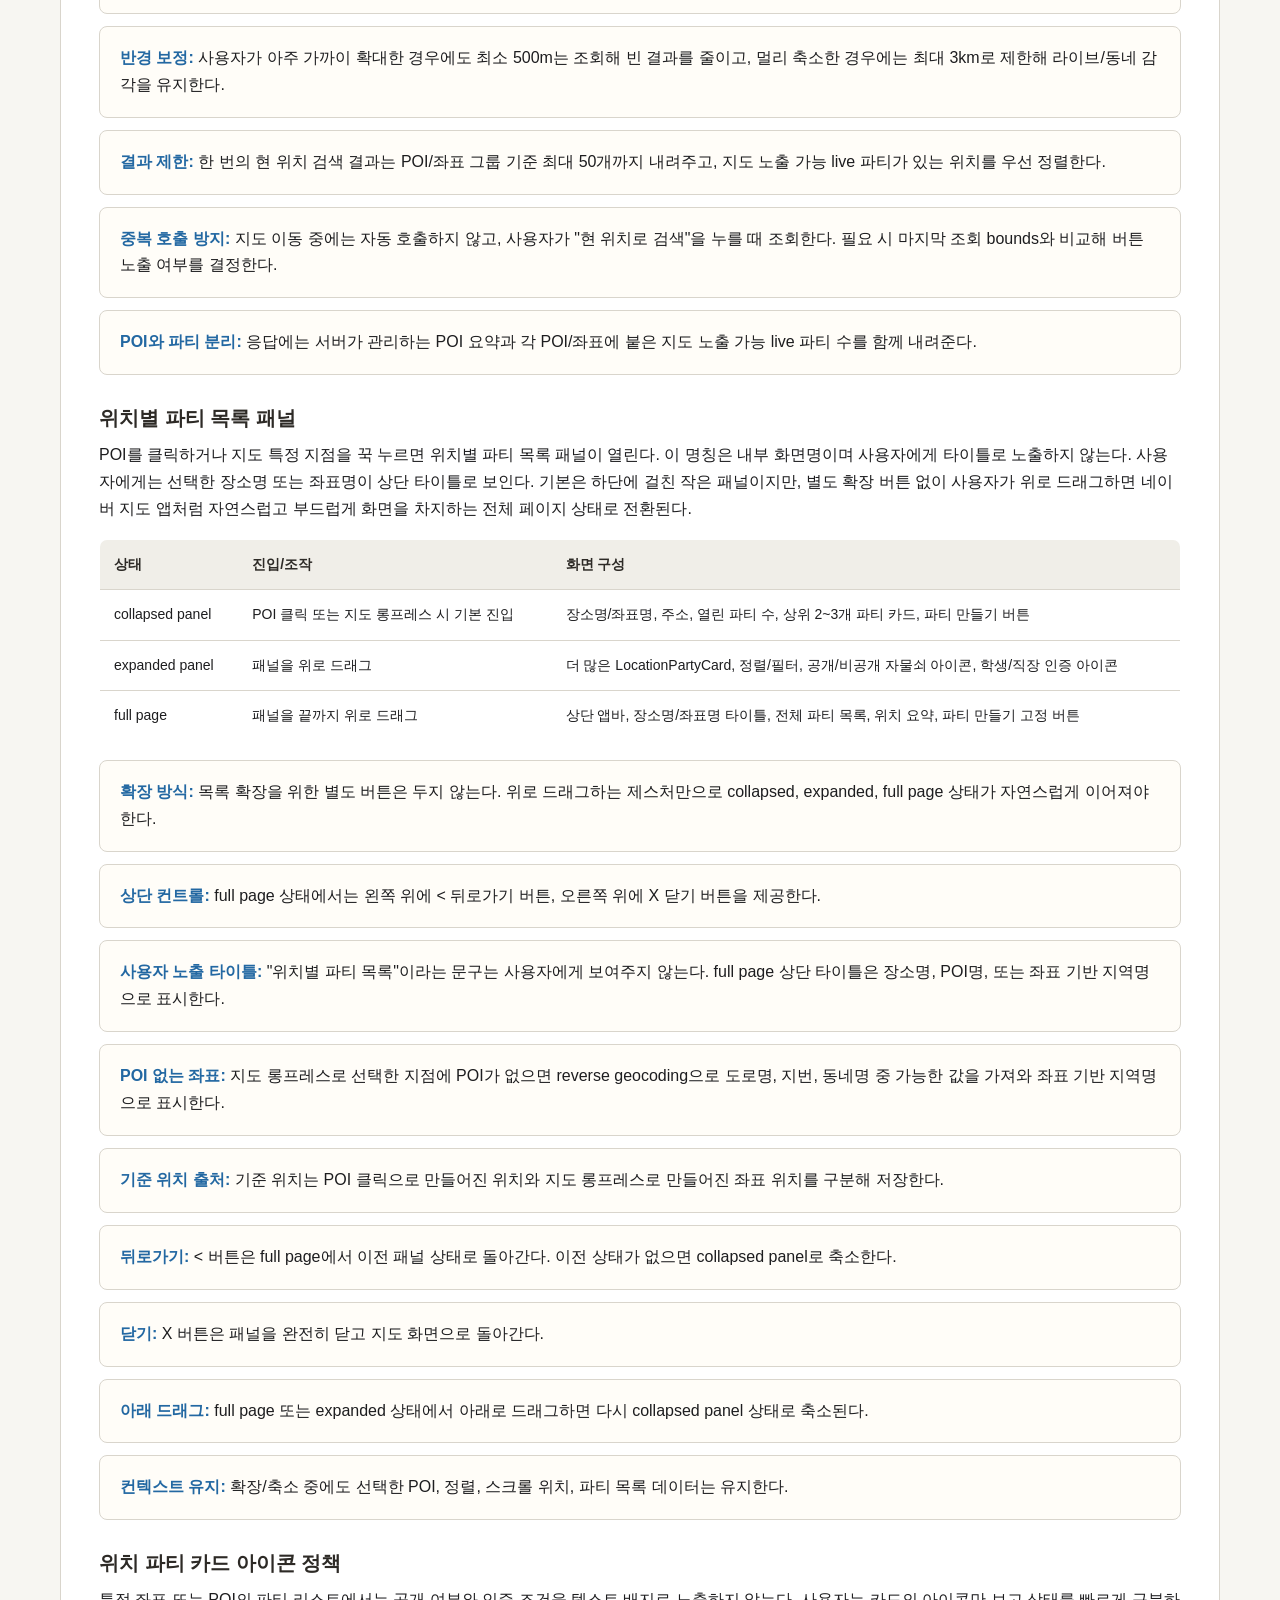
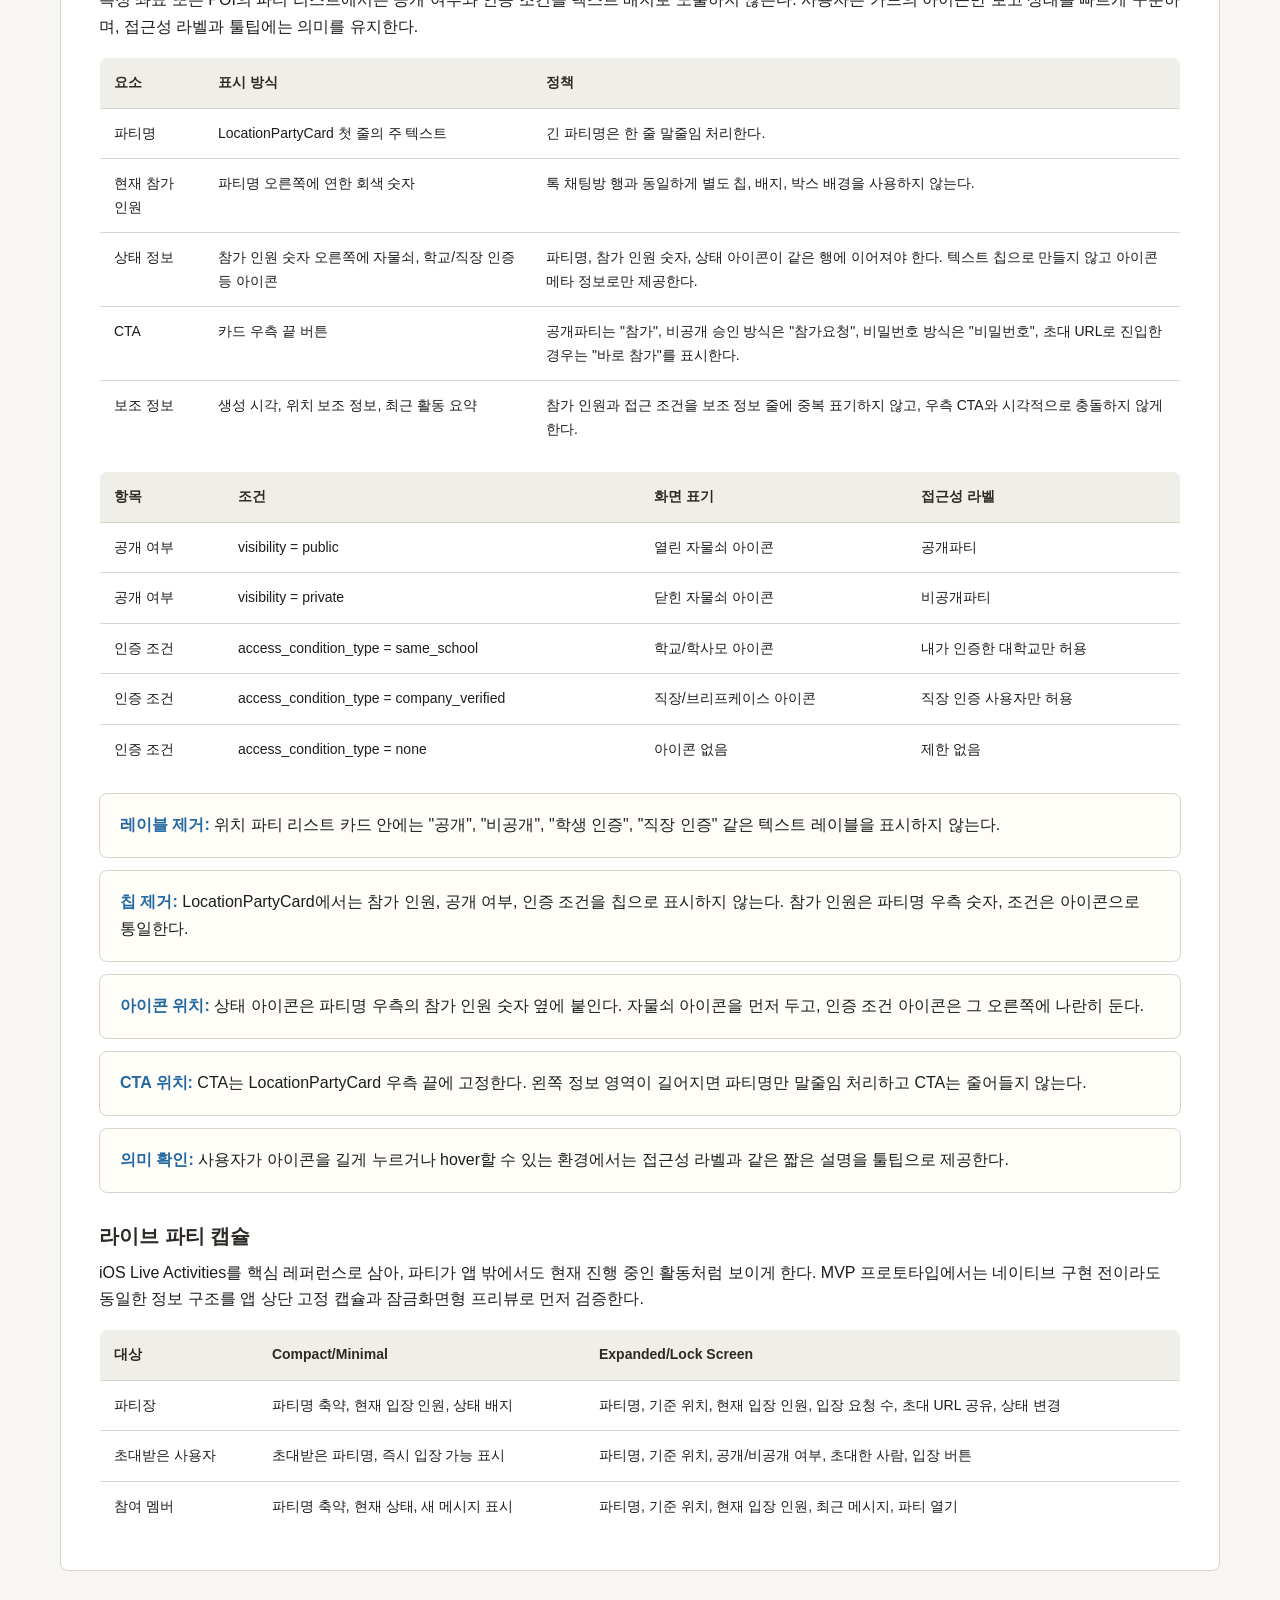
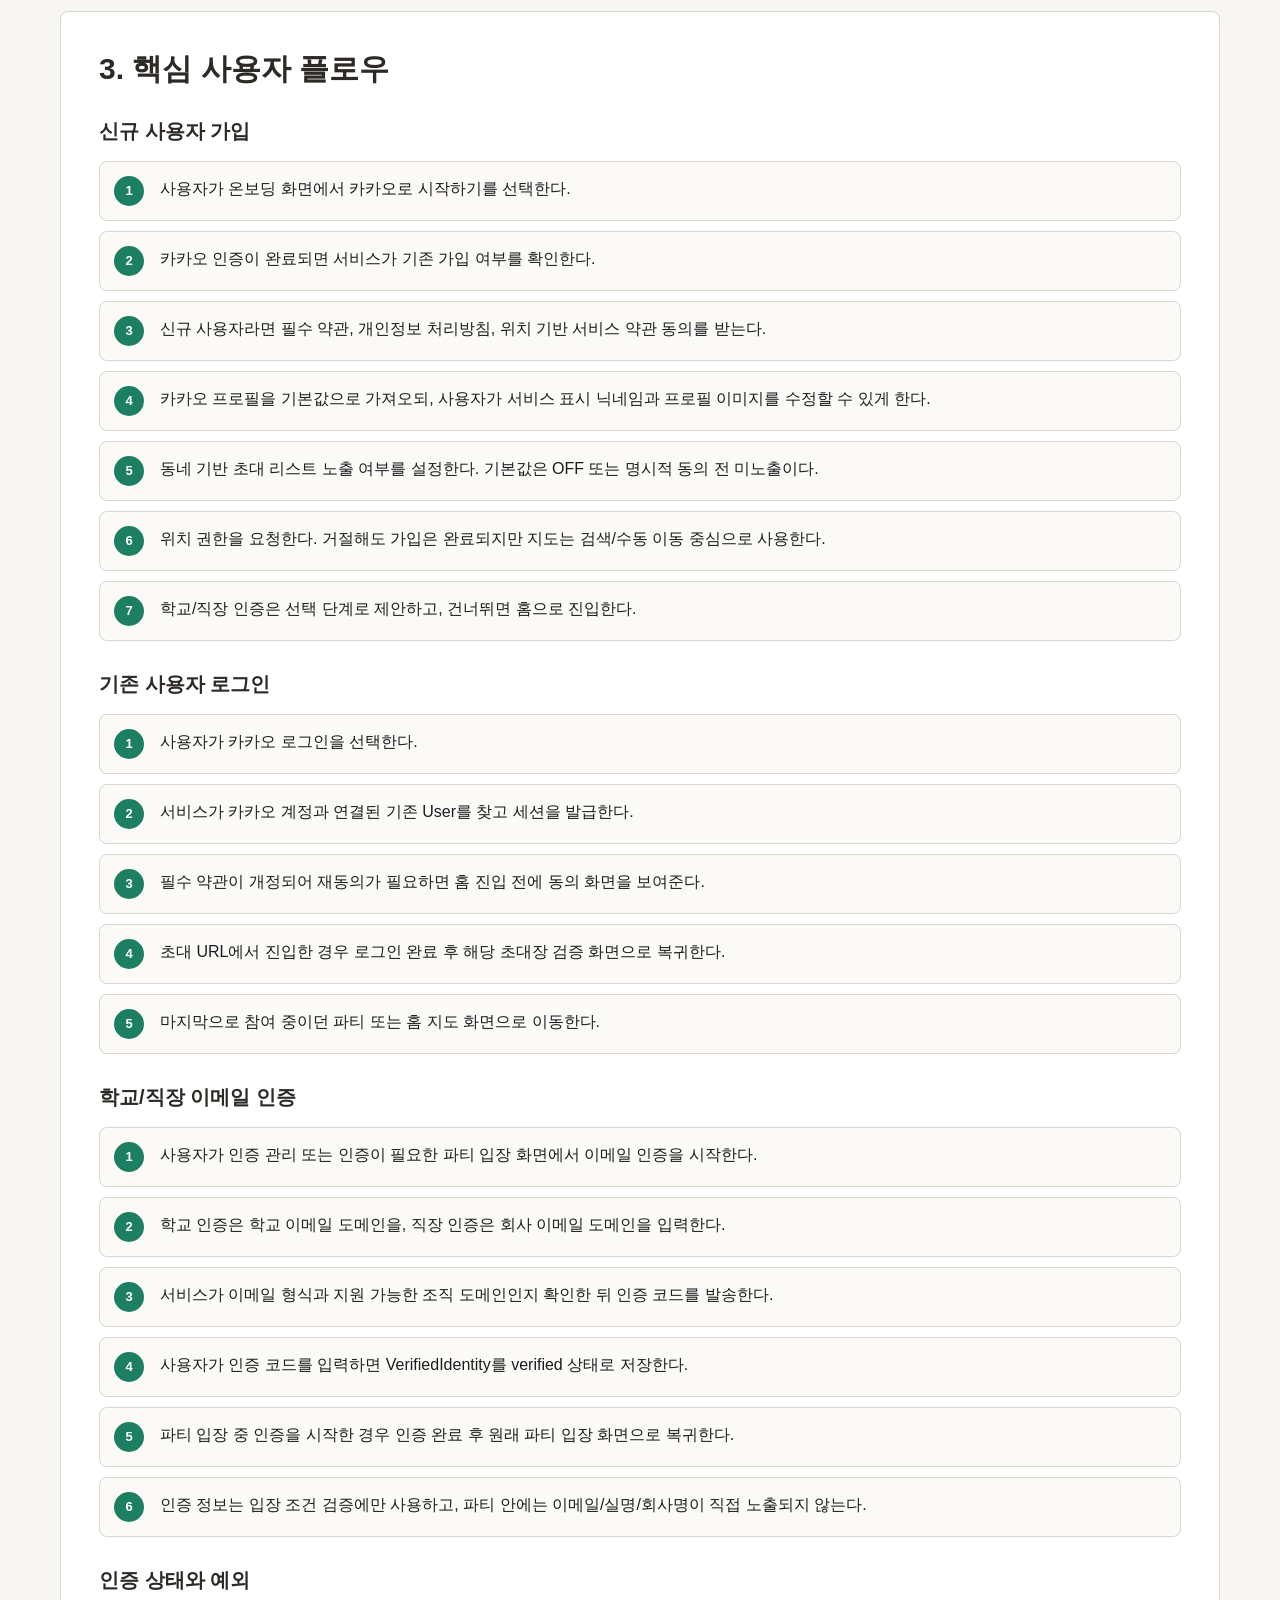
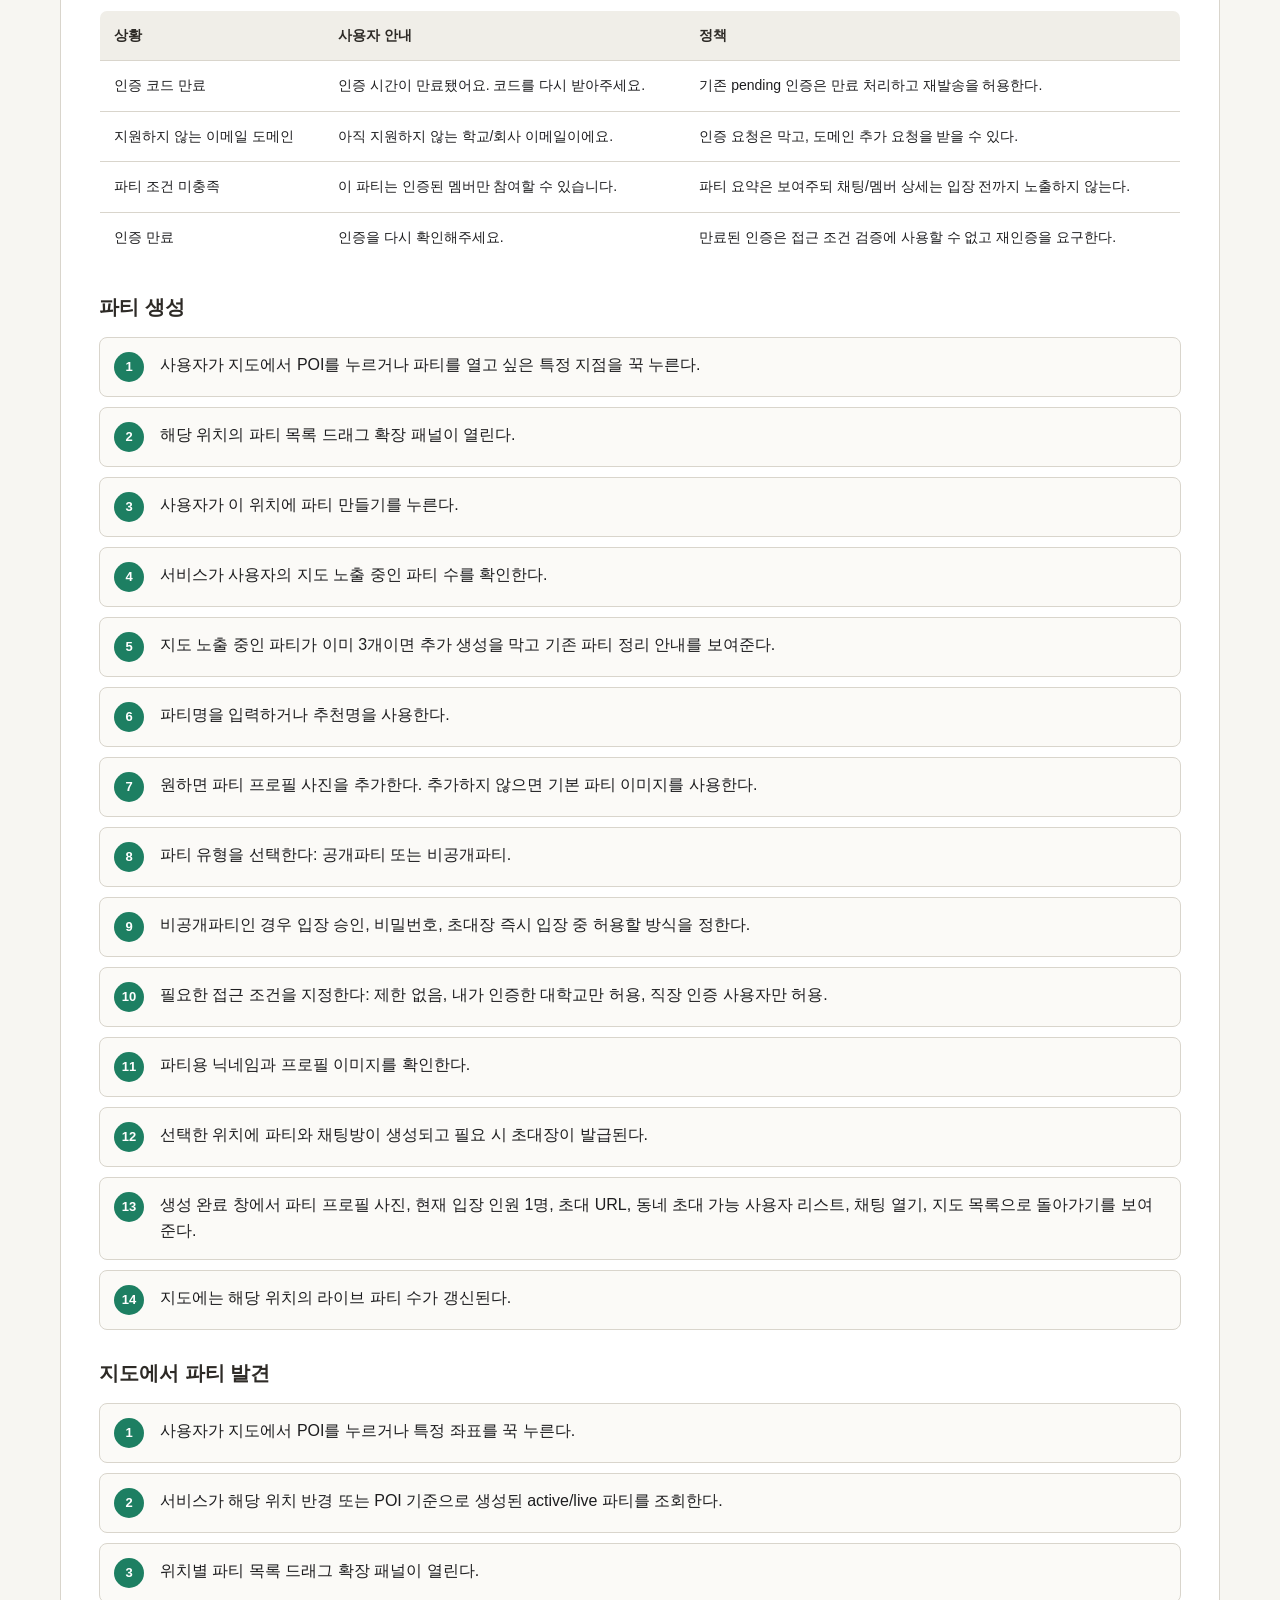
==== commit 6c8adbb4: "Apply Romi motion patterns" ====
--- a/상세기획.html
+++ b/상세기획.html
@@ -389,7 +389,7 @@
       <div class="principles">
         <div class="principle"><strong>기본 인식:</strong> 사용자는 이 서비스를 일정 관리 도구가 아니라 지금 살아 있는 파티방으로 받아들여야 한다.</div>
         <div class="principle"><strong>시간 범위:</strong> MVP 파티는 기본적으로 오늘 또는 곧 움직일 모임을 우선한다. 사용자가 파티명에 미래 날짜를 섞어 쓰는 것은 막지 않지만, 날짜 투표나 캘린더 관리는 제공하지 않는다.</div>
-        <div class="principle"><strong>노출 방식:</strong> 홈과 파티 상세에서는 "방금 열림", "지금 논의 중", "모집 중", "집결 중"처럼 현재성이 느껴지는 상태를 우선 노출한다.</div>
+        <div class="principle"><strong>노출 방식:</strong> 홈과 파티 상세에서는 "방금 열림", "live", "모집 중", "집결 중"처럼 현재성이 느껴지는 상태를 우선 노출한다.</div>
         <div class="principle"><strong>시스템 UI 킥:</strong> iOS Live Activities의 Lock Screen, Dynamic Island, compact, minimal, expanded 표현을 서비스의 핵심 UI 레퍼런스로 삼는다. 파티는 앱 안에만 있는 카드가 아니라 시스템 상단에 살아 있는 상태로 느껴져야 한다.</div>
         <div class="principle"><strong>자동 정리:</strong> 오늘 기준 노출 기간이 지나면 파티는 지도 발견 목록에서 내려간다. 단, 그룹채팅과 파티 기록은 소멸시키지 않는다.</div>
       </div>
@@ -1648,7 +1648,7 @@
 - closed: 종료됨
 
 Party.live_status
-- live: 지금 논의 중
+- live: live
 - cooling_down: 활동 감소 또는 종료 직후 정리 대기
 - archived: 진행 중 목록에서 내려감
 
